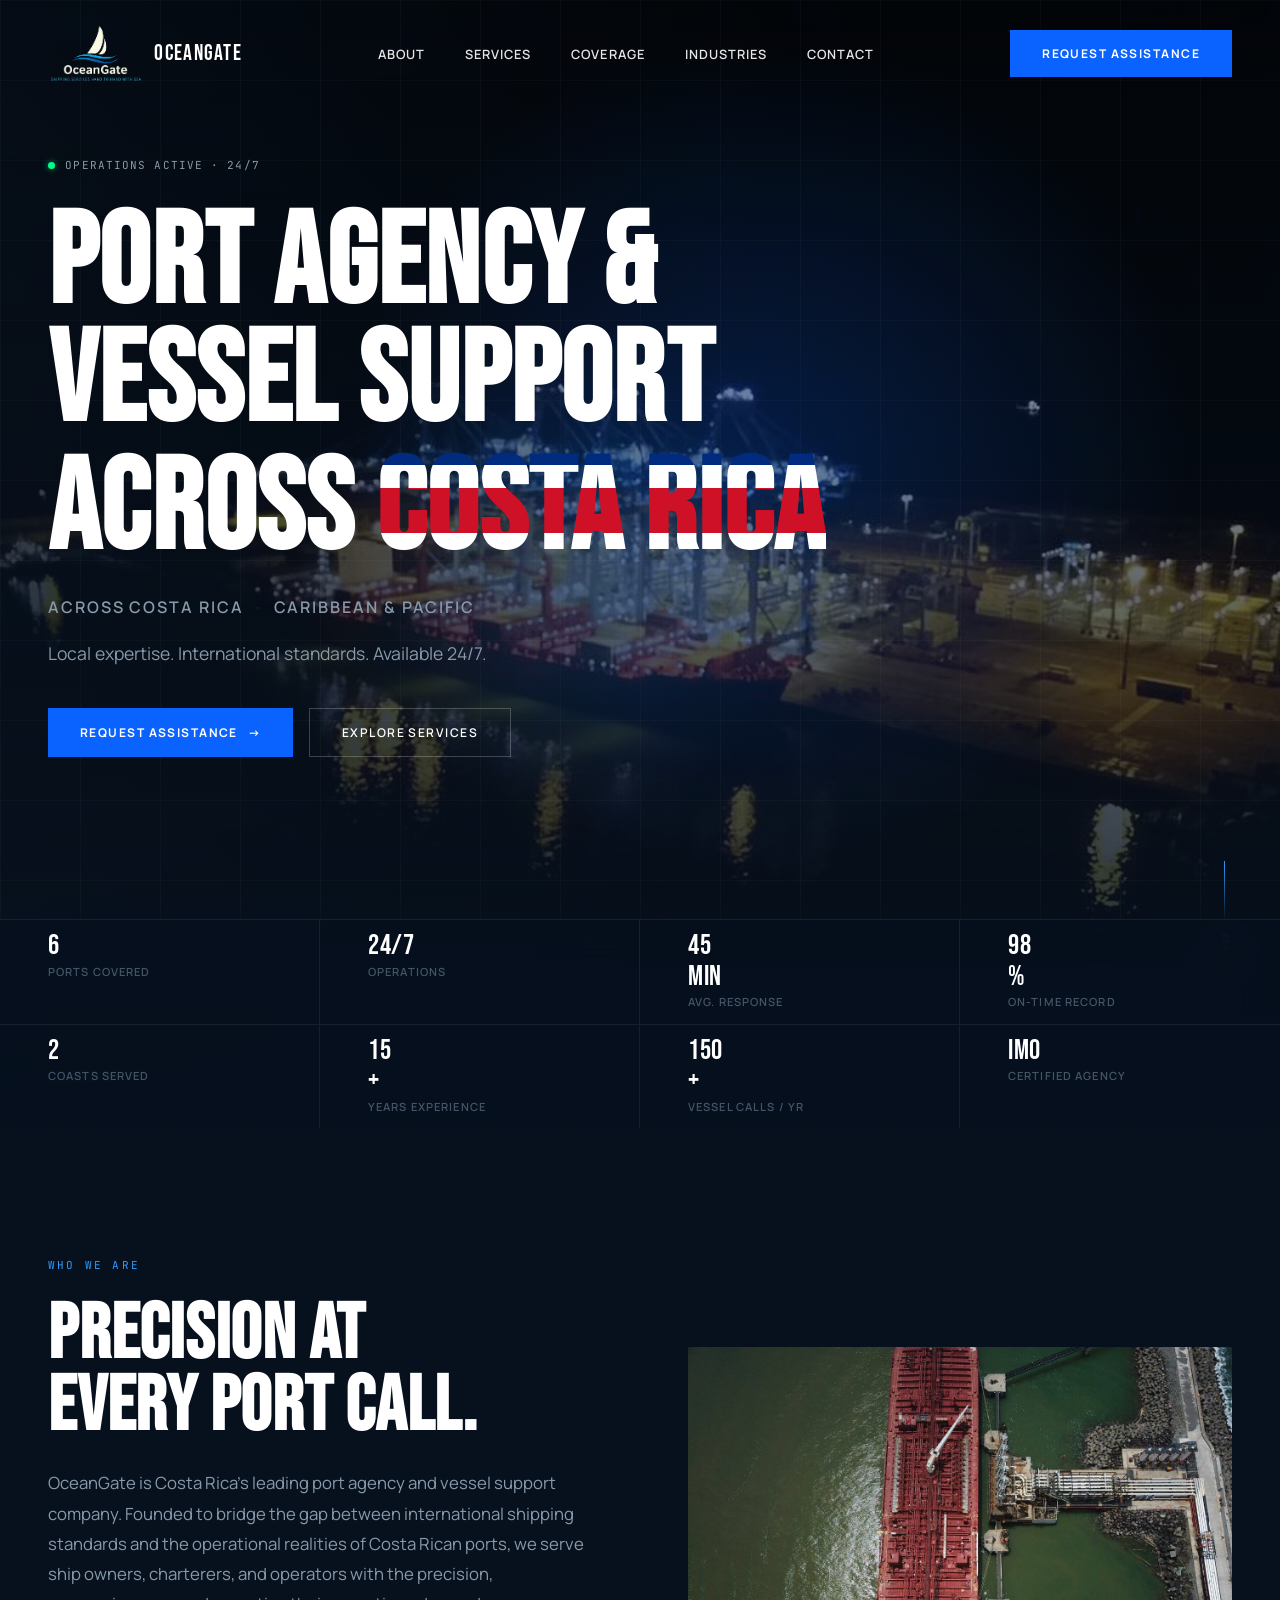
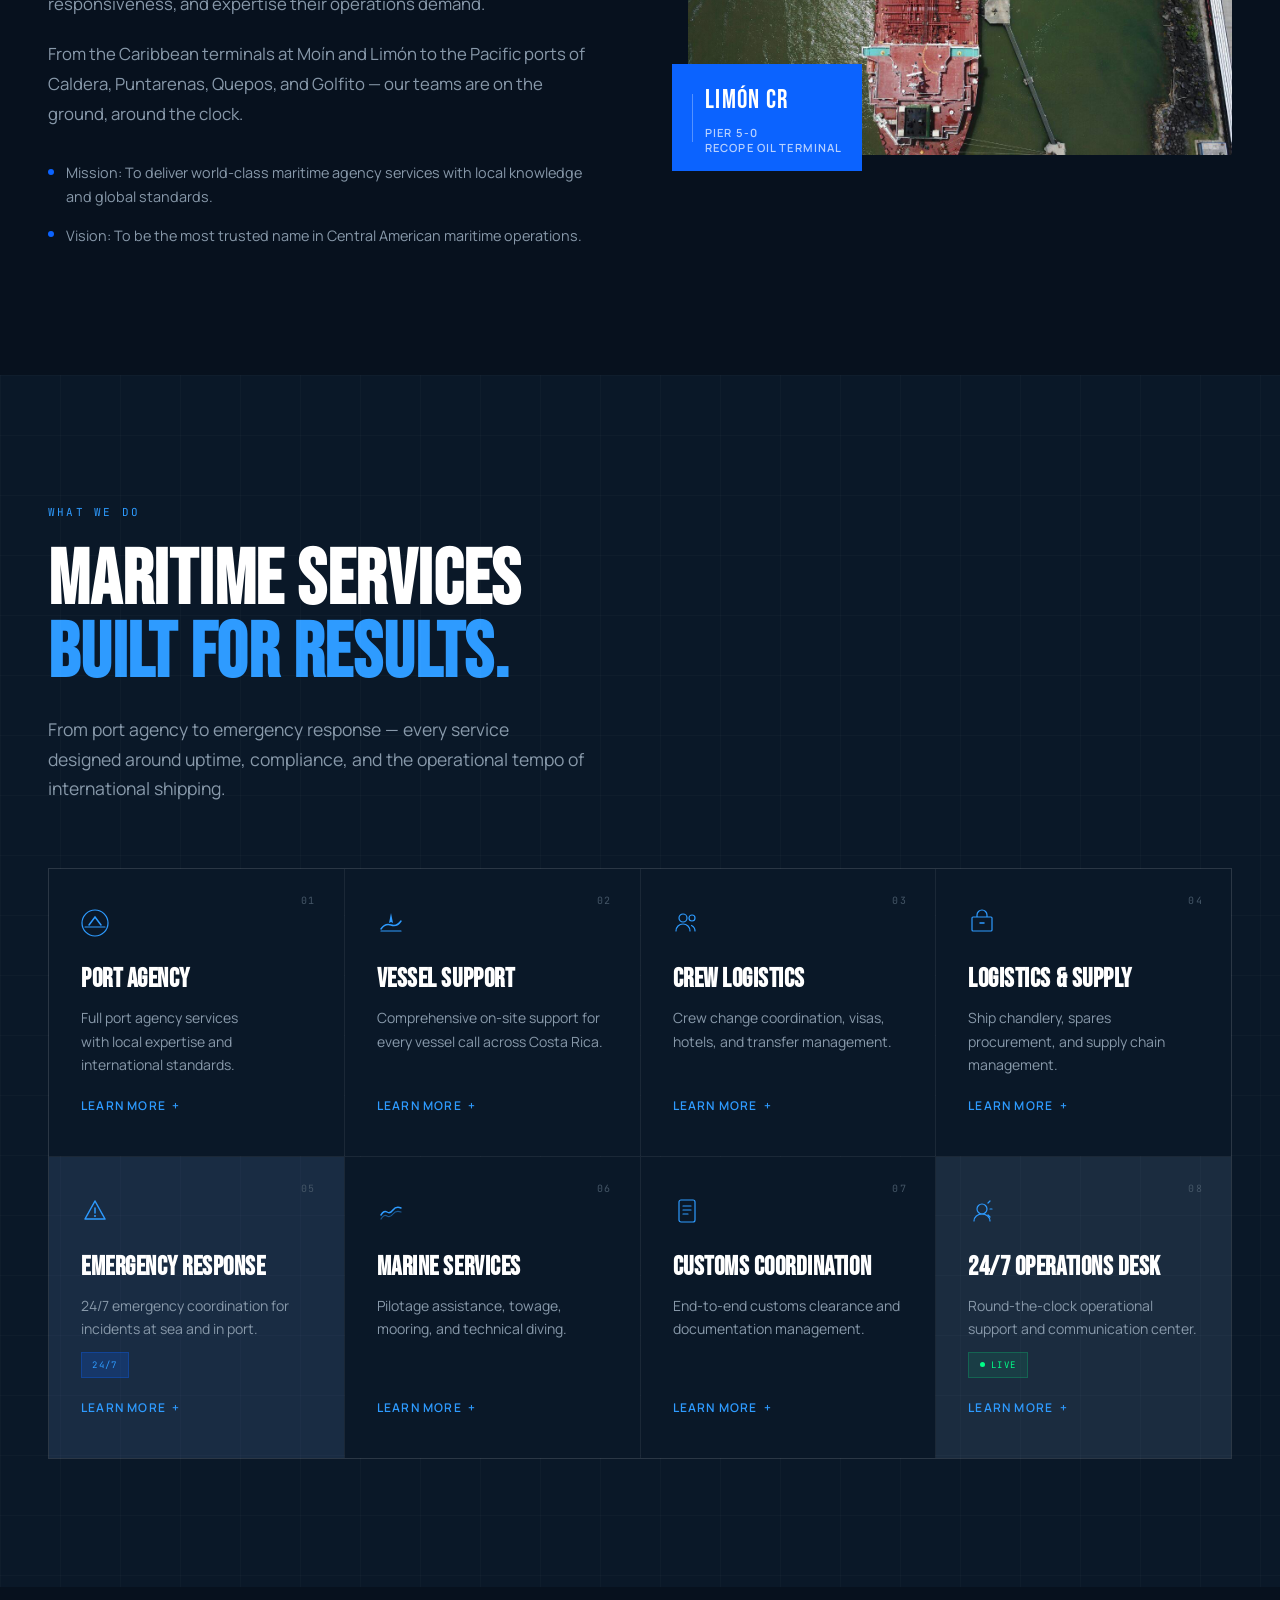
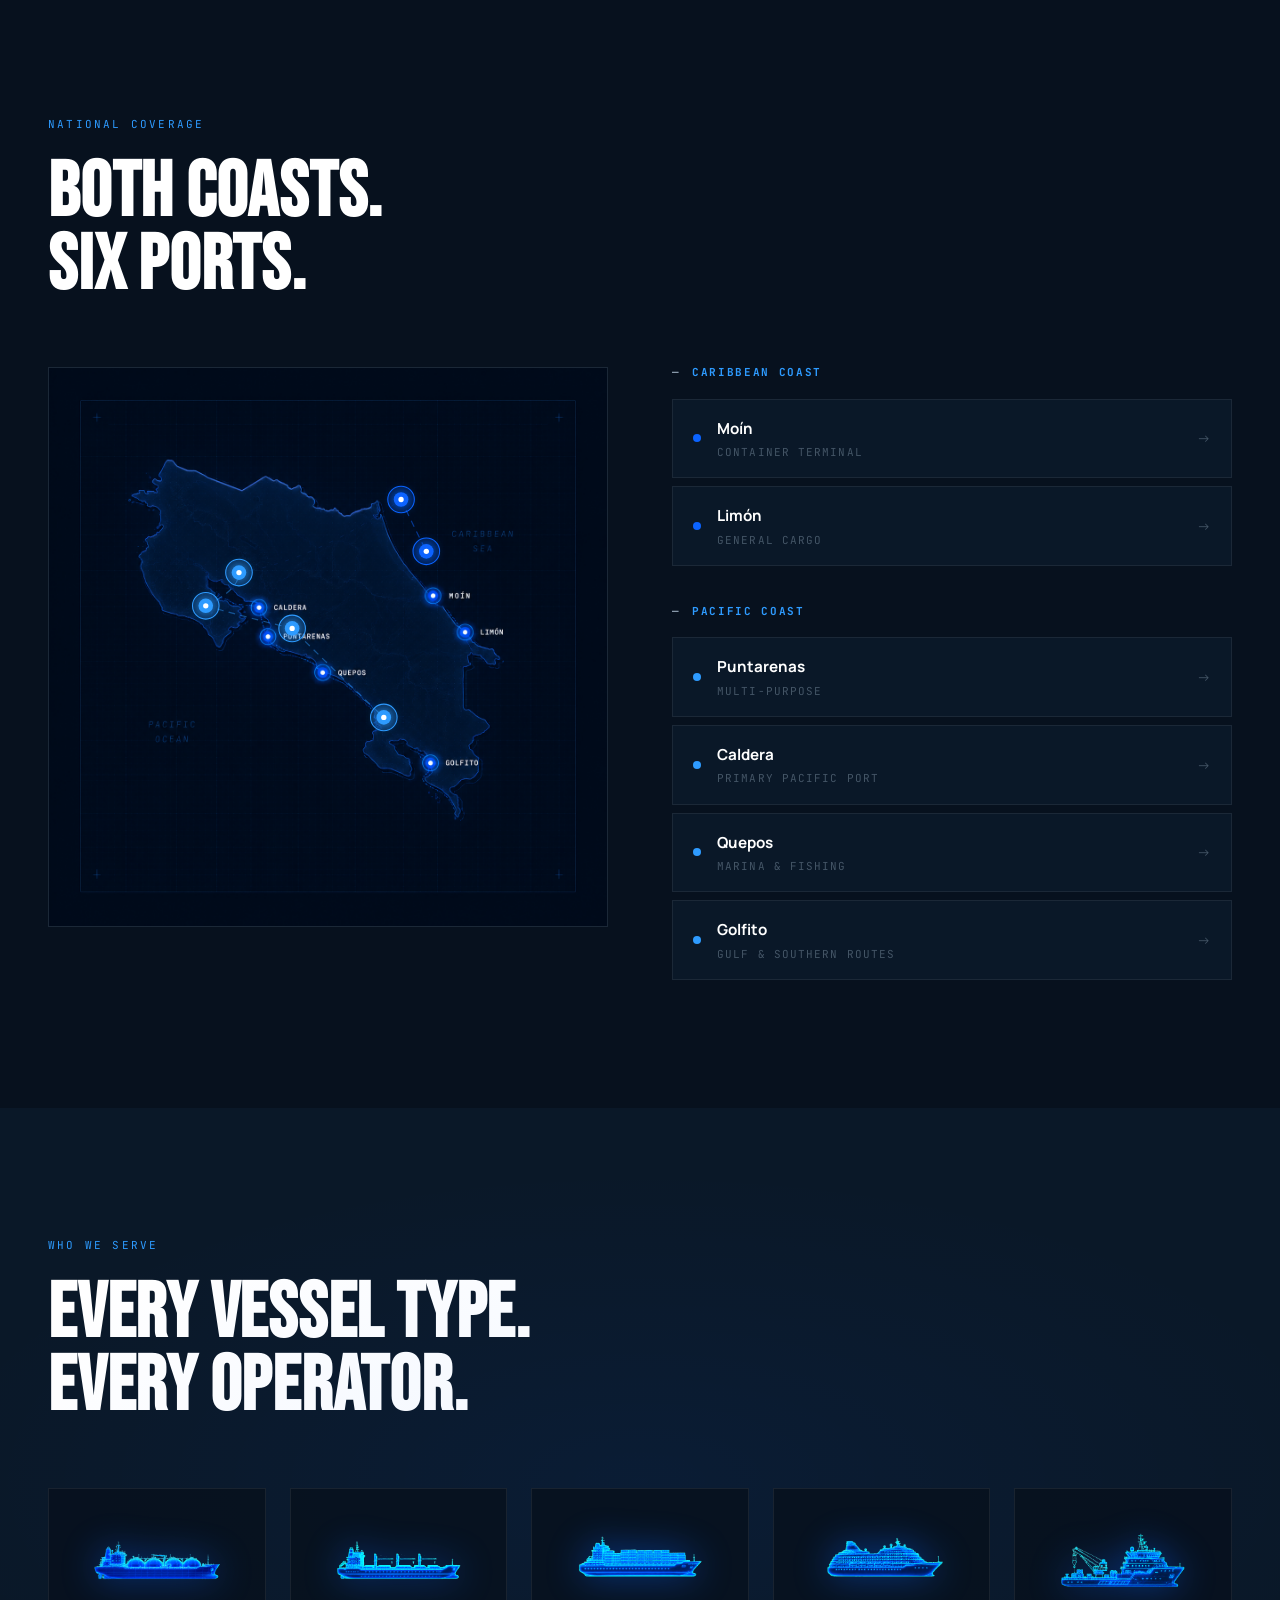
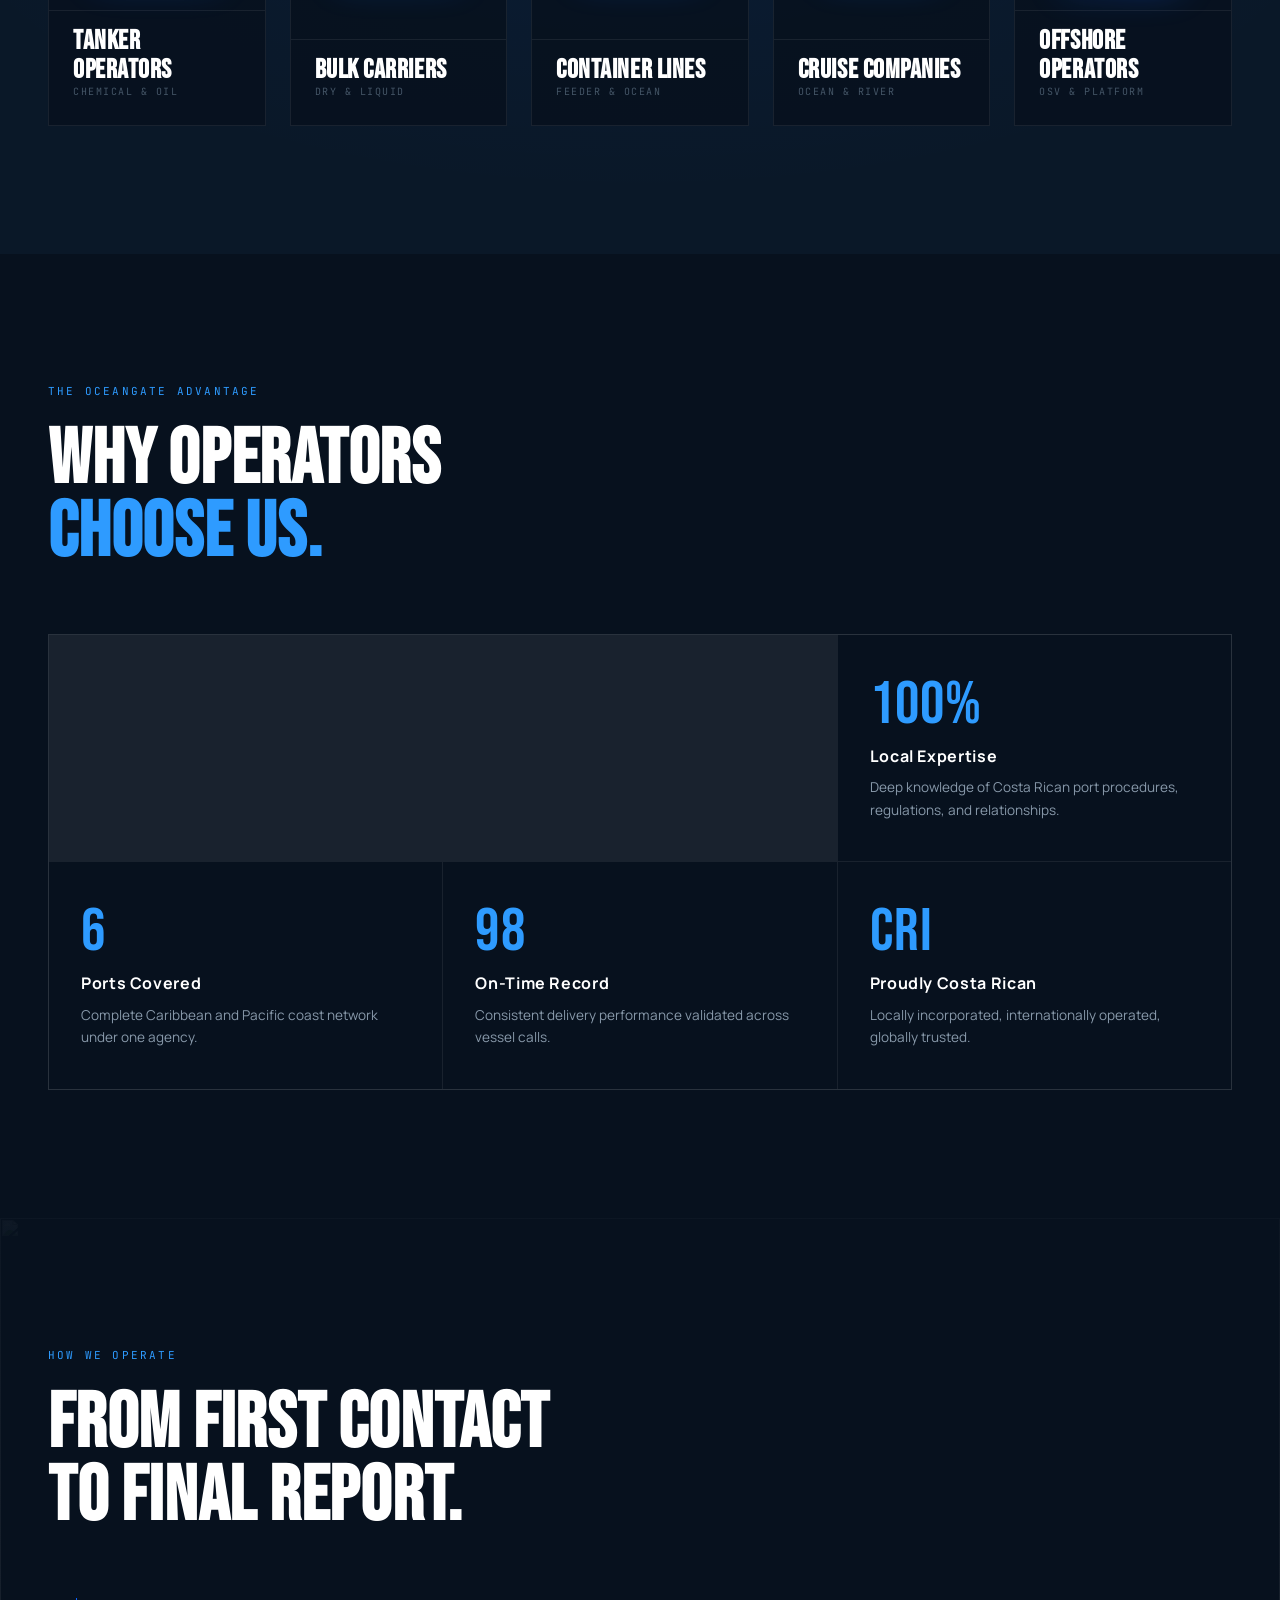
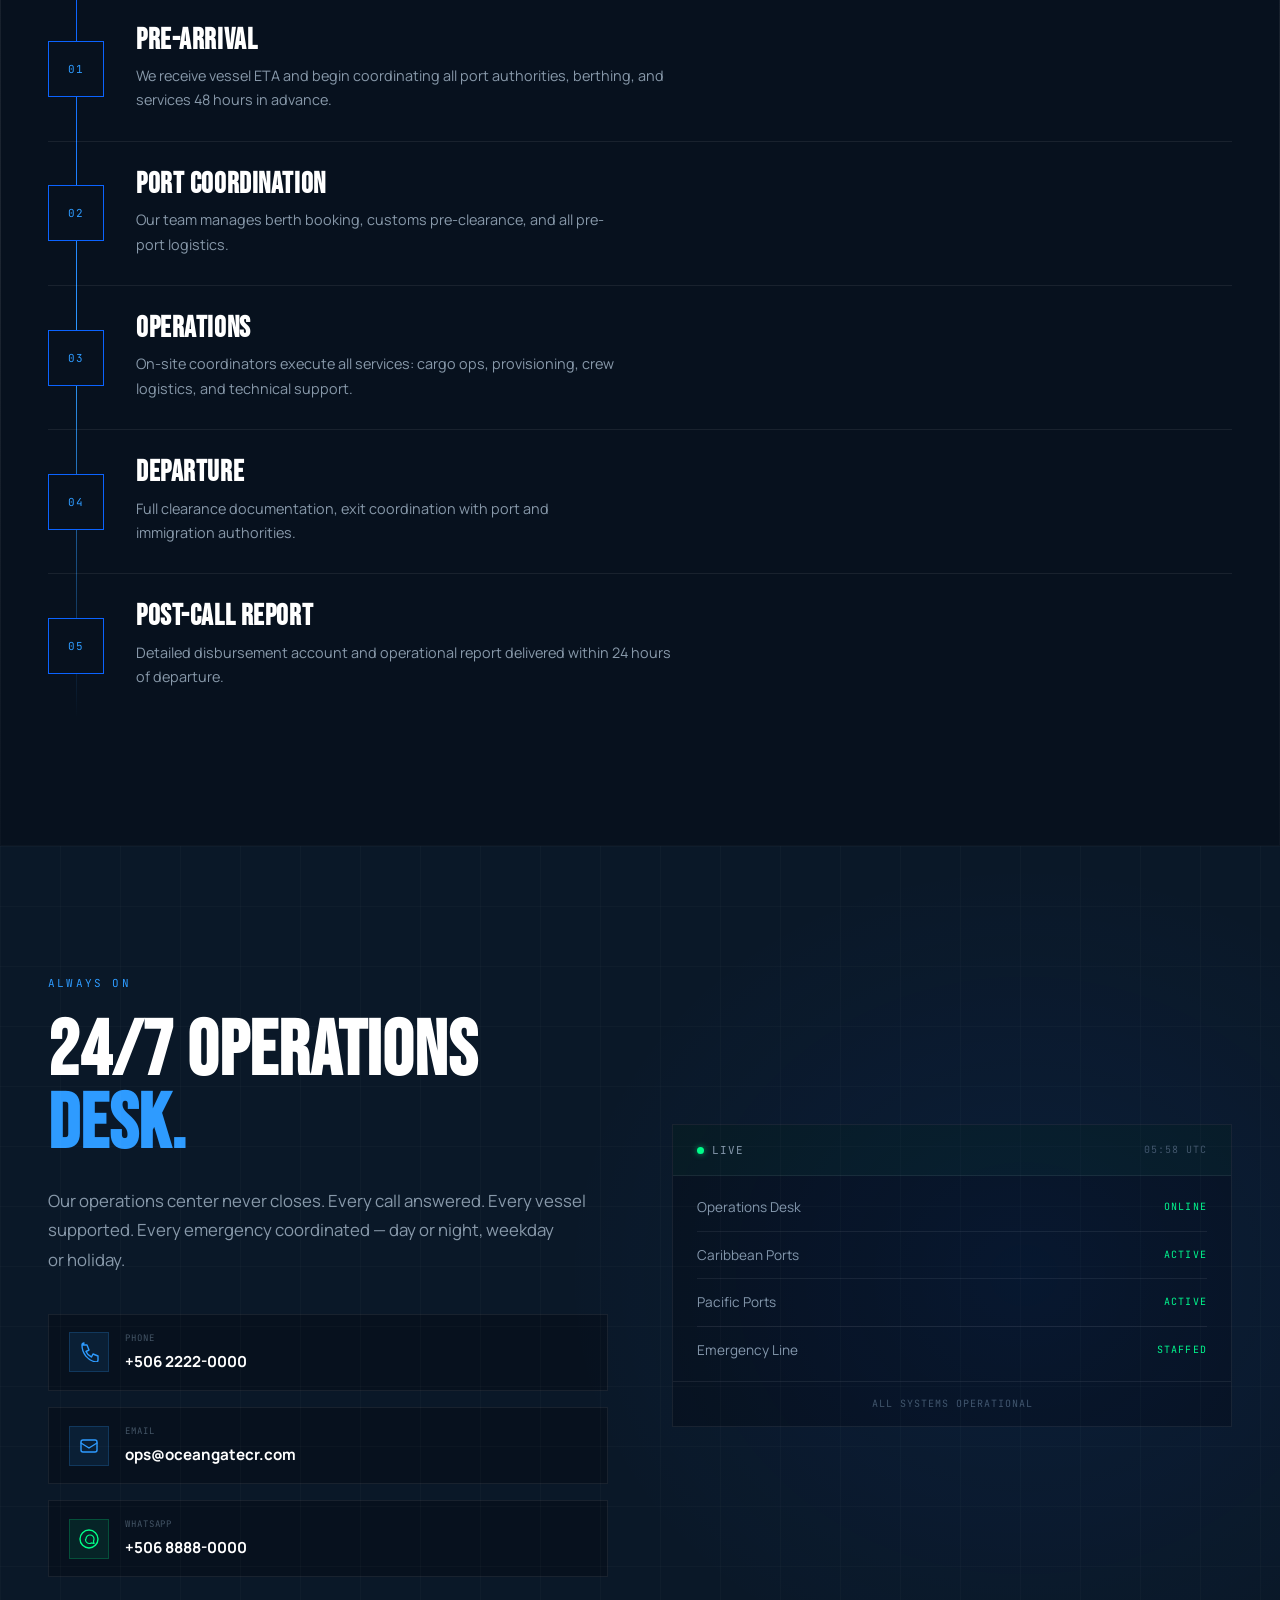
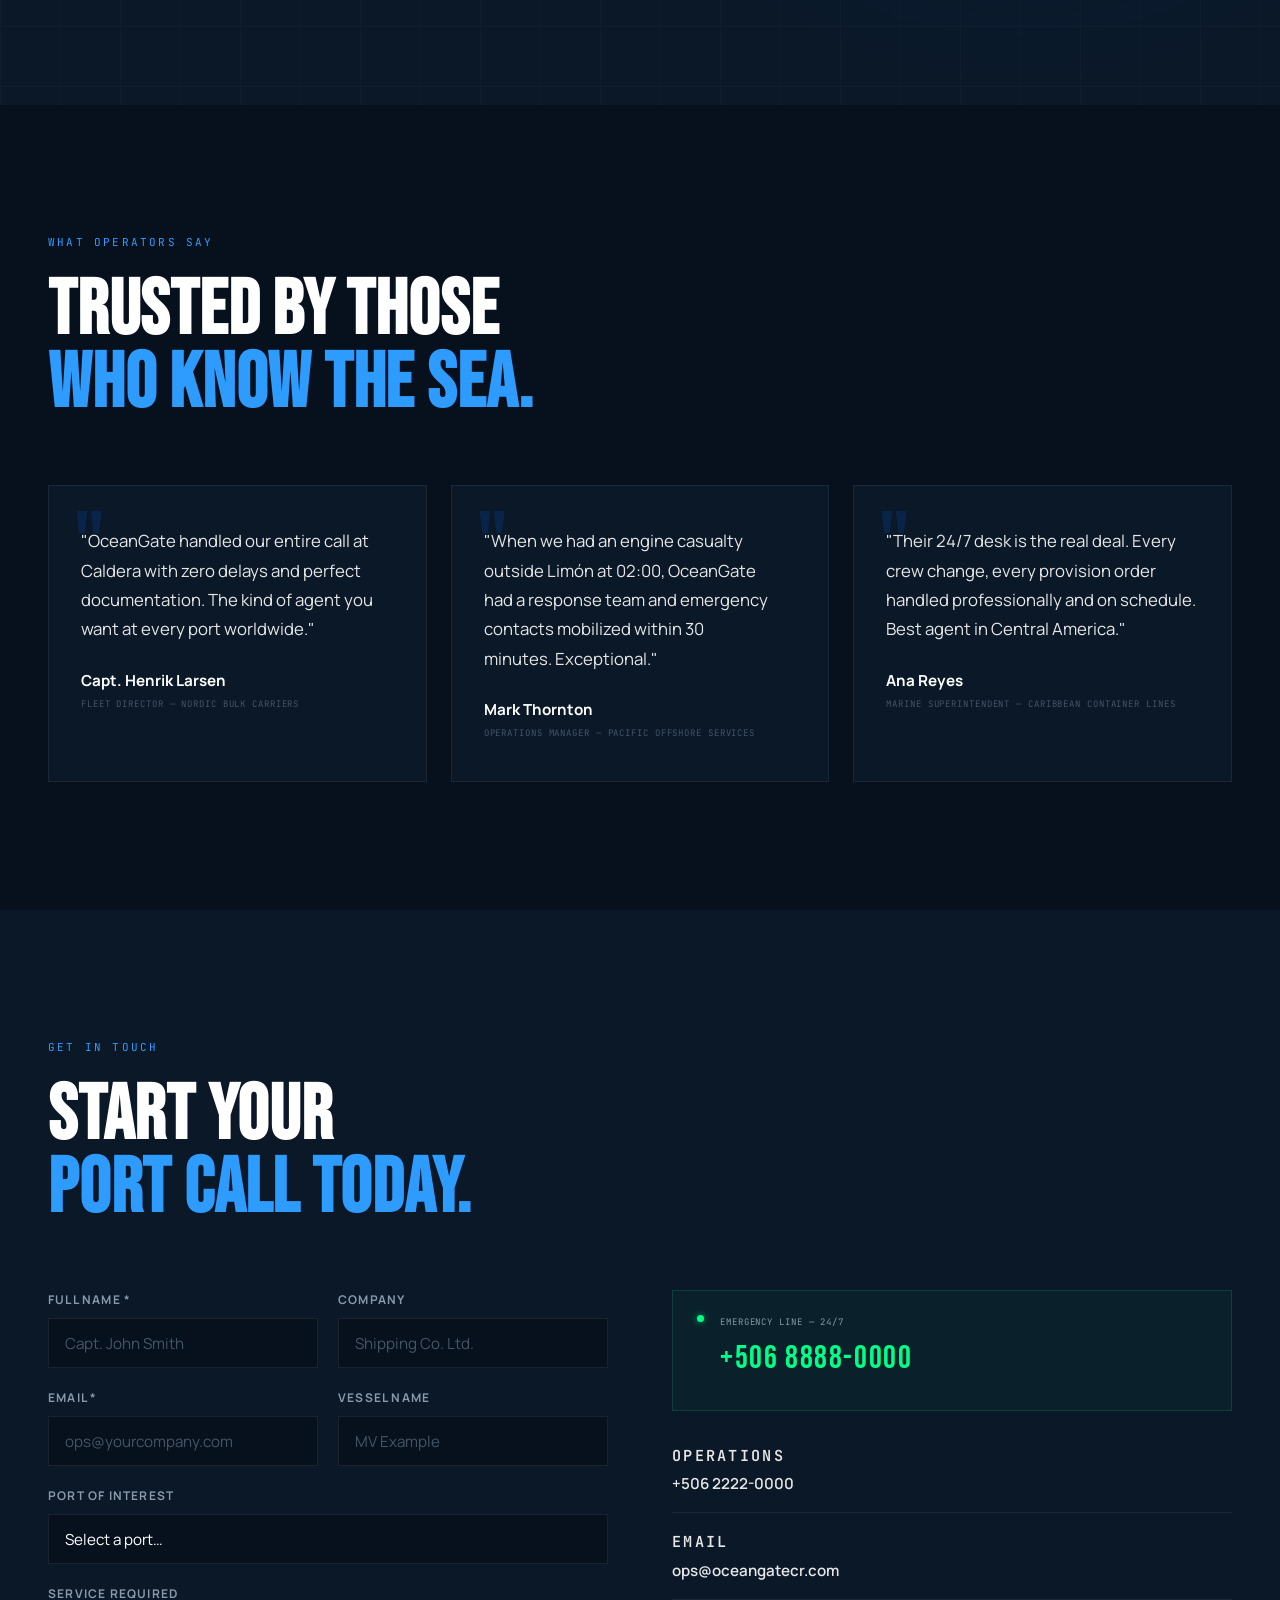
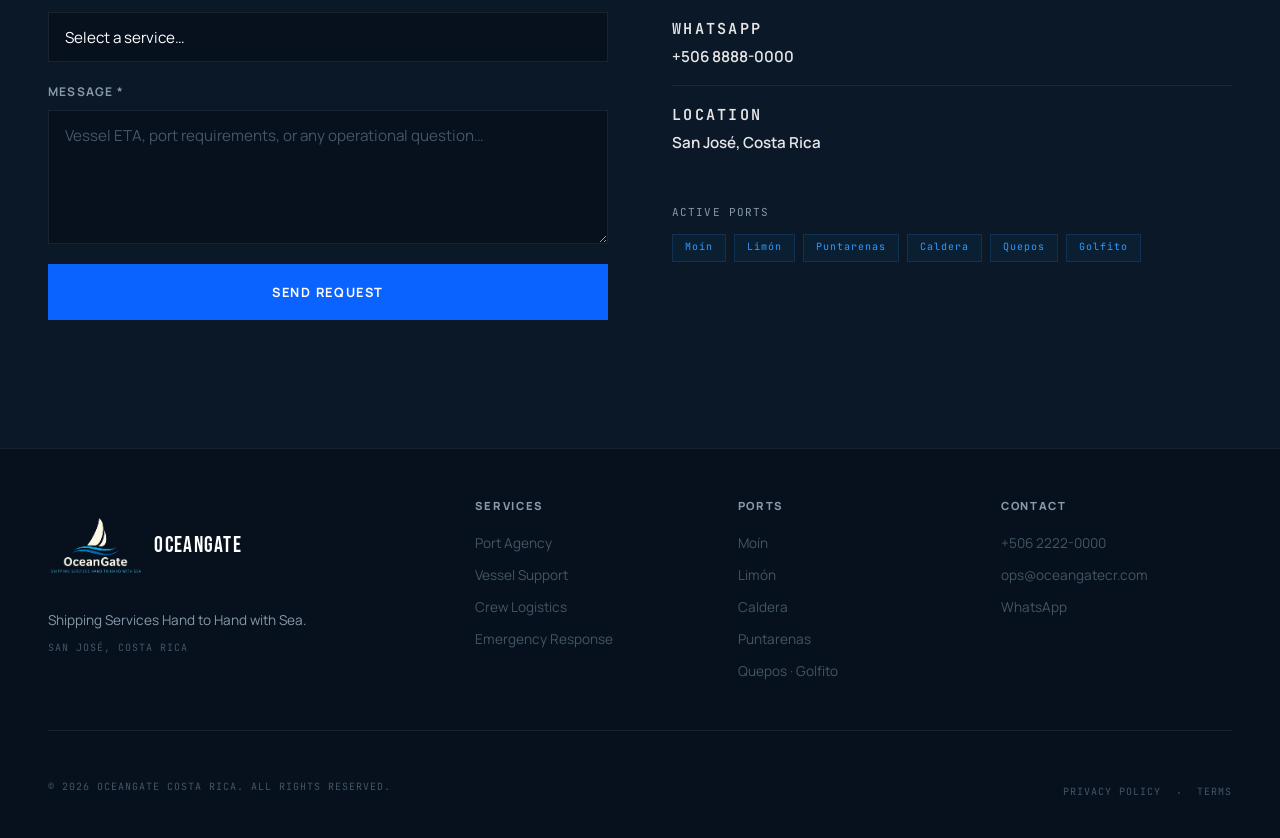
==== index.html @ 050eb7ff "Replace vessel SVG icons with real ship images, remove white backgrounds Industries section now uses" ====
<!DOCTYPE html>
<html lang="en">
<head>
  <meta charset="UTF-8" />
  <meta name="viewport" content="width=device-width, initial-scale=1.0" />
  <title>OceanGate — Port Agency &amp; Vessel Support · Costa Rica</title>
  <meta name="description" content="Costa Rica's premier port agency and vessel support company. 24/7 operations across Caribbean and Pacific coasts. Moín, Limón, Caldera, Puntarenas, Quepos, Golfito." />
  <meta name="keywords" content="port agency costa rica, vessel support, ship agent, maritime services, moin, caldera, puntarenas, agencia portuaria" />
  <meta property="og:title" content="OceanGate — Port Agency &amp; Vessel Support" />
  <meta property="og:description" content="Trusted maritime agency across Costa Rica. 24/7 operations. International standards." />
  <meta property="og:type" content="website" />

  <!-- Favicon -->
  <link rel="icon" type="image/svg+xml" href="assets/img/favicon.svg" />

  <!-- Preload hero -->
  <link rel="preload" as="image" href="assets/img/hero.jpg" fetchpriority="high" />

  <!-- Google Fonts -->
  <link rel="preconnect" href="https://fonts.googleapis.com" />
  <link rel="preconnect" href="https://fonts.gstatic.com" crossorigin />
  <link rel="stylesheet" href="https://fonts.googleapis.com/css2?family=Bebas+Neue&family=Manrope:wght@300;400;500;600;700;800&family=JetBrains+Mono:wght@400;500&display=swap" />

  <!-- Styles -->
  <link rel="stylesheet" href="styles.css?v=20260625" />
</head>
<body>

  <!-- Skip link -->
  <a href="#main" class="skip-link">Skip to content</a>

  <!-- ═══════════════════════════════════════════
       NAV
  ══════════════════════════════════════════════ -->
  <nav class="nav" id="nav" role="navigation" aria-label="Main navigation">
    <a href="#hero" class="nav-logo" aria-label="OceanGate home">
      <img src="assets/img/oceangatelogo1.png" alt="OceanGate" width="32" height="32" style="width:96px;height:96px;object-fit:contain;" />
      <span class="nav-logo-text">OceanGate</span>
    </a>
    <ul class="nav-links" role="list">
      <li><a href="#about">About</a></li>
      <li><a href="#services">Services</a></li>
      <li><a href="#coverage">Coverage</a></li>
      <li><a href="#industries">Industries</a></li>
      <li><a href="#contact">Contact</a></li>
    </ul>
    <a href="#contact" class="nav-cta btn-primary">Request Assistance</a>
    <button class="nav-hamburger" aria-label="Open menu" aria-expanded="false" aria-controls="mobile-menu">
      <span></span><span></span><span></span>
    </button>
  </nav>

  <!-- Mobile menu -->
  <div class="mobile-menu" id="mobile-menu" aria-hidden="true" role="dialog" aria-label="Mobile navigation">
    <ul role="list">
      <li><a href="#about">About</a></li>
      <li><a href="#services">Services</a></li>
      <li><a href="#coverage">Coverage</a></li>
      <li><a href="#industries">Industries</a></li>
      <li><a href="#why">Why OceanGate</a></li>
      <li><a href="#contact">Contact</a></li>
    </ul>
    <a href="#contact" class="btn-primary">Request Assistance →</a>
    <div class="mobile-menu-contact">
      <span>Emergency Line</span>
      <a href="tel:+50688880000">+506 8888-0000</a>
    </div>
  </div>

  <!-- ═══════════════════════════════════════════
       MAIN
  ══════════════════════════════════════════════ -->
  <main id="main">

    <!-- HERO -->
    <section class="hero" id="hero" aria-label="Hero">
      <div class="hero-bg">
        <img src="assets/img/hero.jpg" alt="Container port at night with cranes and vessels" fetchpriority="high" loading="eager" />
        <div class="hero-bg-tint"></div>
      </div>
      <div class="hero-gradient" data-mouse-gradient aria-hidden="true"></div>
      <div class="hero-grid" aria-hidden="true"></div>
      <div class="hero-scan" aria-hidden="true"></div>

      <div class="hero-inner container">
        <div class="hero-meta">
          <span class="live-dot" aria-hidden="true"></span>
          <span class="mono">Operations Active · 24/7</span>
        </div>

        <h1 class="hero-title">
          <span class="hero-line" data-reveal="line">Port Agency &amp; Vessel Support</span>
          <span class="hero-line" data-reveal="line">Across <span class="cr-flag-text">Costa Rica</span></span>
        </h1>

        <p class="hero-sub" data-reveal="fade">
          <span>Across Costa Rica</span>
          <span class="hero-sub-sep" aria-hidden="true">·</span>
          <span>Caribbean &amp; Pacific</span>
        </p>

        <p class="hero-desc" data-reveal="fade">
          Local expertise. International standards. Available 24/7.
        </p>

        <div class="hero-actions" data-reveal="fade">
          <a href="#contact" class="btn-primary">Request Assistance <span aria-hidden="true">→</span></a>
          <a href="#services" class="btn-ghost">Explore Services</a>
        </div>
      </div>

      <div class="hero-scroll-indicator" aria-hidden="true">
        <div class="hero-scroll-line"></div>
        <span class="mono">Scroll</span>
      </div>

      <!-- Stats bar -->
      <div class="hero-stats" aria-label="Key statistics">
        <div class="hero-stat" data-reveal="fade">
          <span class="hero-stat-value mono" data-count="6">6</span>
          <span class="hero-stat-label">Ports Covered</span>
        </div>
        <div class="hero-stat" data-reveal="fade">
          <span class="hero-stat-value mono">24/7</span>
          <span class="hero-stat-label">Operations</span>
        </div>
        <div class="hero-stat" data-reveal="fade">
          <span class="hero-stat-value mono" data-count="45">45</span><span class="hero-stat-value mono">min</span>
          <span class="hero-stat-label">Avg. Response</span>
        </div>
        <div class="hero-stat" data-reveal="fade">
          <span class="hero-stat-value mono" data-count="98">98</span><span class="hero-stat-value mono">%</span>
          <span class="hero-stat-label">On-Time Record</span>
        </div>
        <div class="hero-stat" data-reveal="fade">
          <span class="hero-stat-value mono">2</span>
          <span class="hero-stat-label">Coasts Served</span>
        </div>
        <div class="hero-stat" data-reveal="fade">
          <span class="hero-stat-value mono" data-count="15">15</span><span class="hero-stat-value mono">+</span>
          <span class="hero-stat-label">Years Experience</span>
        </div>
        <div class="hero-stat" data-reveal="fade">
          <span class="hero-stat-value mono" data-count="150">150</span><span class="hero-stat-value mono">+</span>
          <span class="hero-stat-label">Vessel Calls / Yr</span>
        </div>
        <div class="hero-stat" data-reveal="fade">
          <span class="hero-stat-value mono">IMO</span>
          <span class="hero-stat-label">Certified Agency</span>
        </div>
      </div>
    </section>

    <!-- ABOUT -->
    <section class="about section-padding" id="about" aria-label="About OceanGate">
      <div class="container">
        <div class="about-grid">
          <div class="about-text">
            <p class="section-label" data-reveal="fade">Who We Are</p>
            <h2 class="section-title" data-reveal="fade">
              Precision at every port call.
            </h2>
            <p class="about-body" data-reveal="fade">
              OceanGate is Costa Rica's leading port agency and vessel support company. Founded to bridge the gap between international shipping standards and the operational realities of Costa Rican ports, we serve ship owners, charterers, and operators with the precision, responsiveness, and expertise their operations demand.
            </p>
            <p class="about-body" data-reveal="fade">
              From the Caribbean terminals at Moín and Limón to the Pacific ports of Caldera, Puntarenas, Quepos, and Golfito — our teams are on the ground, around the clock.
            </p>
            <div class="about-values" data-reveal="fade">
              <div class="about-value">
                <span class="about-value-dot" aria-hidden="true"></span>
                <span>Mission: To deliver world-class maritime agency services with local knowledge and global standards.</span>
              </div>
              <div class="about-value">
                <span class="about-value-dot" aria-hidden="true"></span>
                <span>Vision: To be the most trusted name in Central American maritime operations.</span>
              </div>
            </div>
          </div>
          <div class="about-visual" data-reveal="image">
            <div class="about-img-wrap">
              <img src="assets/img/vessel-demo.jpg" alt="Cargo ship at sea with ocean horizon" loading="lazy" decoding="async" />
              <div class="about-img-overlay" aria-hidden="true"></div>
            </div>
            <div class="about-badge" aria-hidden="true">
              <span class="about-badge-line" aria-hidden="true"></span>
              <div class="about-badge-inner">
                <span class="mono about-badge-num">Limón CR</span>
                <span>Pier 5-0<br />Recope Oil Terminal</span>
              </div>
            </div>
          </div>
        </div>
      </div>
    </section>

    <!-- SERVICES -->
    <section class="services section-padding" id="services" aria-label="Services">
      <div class="services-bg" aria-hidden="true"></div>
      <div class="container">
        <div class="section-header" data-reveal="fade">
          <p class="section-label">What We Do</p>
          <h2 class="section-title">Maritime services<br /><em>built for results.</em></h2>
          <p class="section-desc">From port agency to emergency response — every service designed around uptime, compliance, and the operational tempo of international shipping.</p>
        </div>
        <div class="services-grid" data-services aria-label="Service list">
          <!-- JS will enhance, but HTML hardcodes content -->
          <article class="service-card" data-service-id="port-agency">
            <div class="service-icon" aria-hidden="true">
              <svg width="28" height="28" viewBox="0 0 28 28" fill="none"><circle cx="14" cy="14" r="13" stroke="currentColor" stroke-width="1.2"/><path d="M8 16l6-8 6 8" stroke="currentColor" stroke-width="1.5" fill="none" stroke-linecap="round"/><path d="M4 18h20" stroke="currentColor" stroke-width="1.2" stroke-linecap="round"/></svg>
            </div>
            <span class="service-num mono" aria-hidden="true">01</span>
            <h3>Port Agency</h3>
            <p>Full port agency services with local expertise and international standards.</p>
            <button class="service-expand" aria-label="Expand Port Agency details" data-expand="port-agency">Learn more <span aria-hidden="true">+</span></button>
          </article>

          <article class="service-card" data-service-id="vessel-support">
            <div class="service-icon" aria-hidden="true">
              <svg width="28" height="28" viewBox="0 0 28 28" fill="none"><path d="M4 20 Q8 14 14 16 Q20 18 24 12" stroke="currentColor" stroke-width="1.5" fill="none" stroke-linecap="round"/><path d="M14 4 L12 14 L14 13 L16 14 Z" fill="currentColor"/><path d="M4 22h20" stroke="currentColor" stroke-width="1.2" stroke-linecap="round"/></svg>
            </div>
            <span class="service-num mono" aria-hidden="true">02</span>
            <h3>Vessel Support</h3>
            <p>Comprehensive on-site support for every vessel call across Costa Rica.</p>
            <button class="service-expand" aria-label="Expand Vessel Support details" data-expand="vessel-support">Learn more <span aria-hidden="true">+</span></button>
          </article>

          <article class="service-card" data-service-id="crew-logistics">
            <div class="service-icon" aria-hidden="true">
              <svg width="28" height="28" viewBox="0 0 28 28" fill="none"><circle cx="10" cy="9" r="4" stroke="currentColor" stroke-width="1.2"/><circle cx="19" cy="9" r="3" stroke="currentColor" stroke-width="1.2"/><path d="M3 22c0-4 3-7 7-7s7 3 7 7" stroke="currentColor" stroke-width="1.2" fill="none" stroke-linecap="round"/><path d="M22 22c0-2.5-1.5-4.5-3.5-5.5" stroke="currentColor" stroke-width="1.2" fill="none" stroke-linecap="round"/></svg>
            </div>
            <span class="service-num mono" aria-hidden="true">03</span>
            <h3>Crew Logistics</h3>
            <p>Crew change coordination, visas, hotels, and transfer management.</p>
            <button class="service-expand" aria-label="Expand Crew Logistics details" data-expand="crew-logistics">Learn more <span aria-hidden="true">+</span></button>
          </article>

          <article class="service-card" data-service-id="logistics-supply">
            <div class="service-icon" aria-hidden="true">
              <svg width="28" height="28" viewBox="0 0 28 28" fill="none"><rect x="4" y="8" width="20" height="14" rx="1" stroke="currentColor" stroke-width="1.2"/><path d="M9 8V6a5 5 0 0110 0v2" stroke="currentColor" stroke-width="1.2" fill="none"/><path d="M12 14h4" stroke="currentColor" stroke-width="1.5" stroke-linecap="round"/></svg>
            </div>
            <span class="service-num mono" aria-hidden="true">04</span>
            <h3>Logistics &amp; Supply</h3>
            <p>Ship chandlery, spares procurement, and supply chain management.</p>
            <button class="service-expand" aria-label="Expand Logistics details" data-expand="logistics-supply">Learn more <span aria-hidden="true">+</span></button>
          </article>

          <article class="service-card service-card--accent" data-service-id="emergency-response">
            <div class="service-icon" aria-hidden="true">
              <svg width="28" height="28" viewBox="0 0 28 28" fill="none"><path d="M14 4l10 18H4L14 4z" stroke="currentColor" stroke-width="1.5" fill="none" stroke-linejoin="round"/><path d="M14 11v5" stroke="currentColor" stroke-width="1.5" stroke-linecap="round"/><circle cx="14" cy="19" r="1" fill="currentColor"/></svg>
            </div>
            <span class="service-num mono" aria-hidden="true">05</span>
            <h3>Emergency Response</h3>
            <p>24/7 emergency coordination for incidents at sea and in port.</p>
            <span class="service-badge mono">24/7</span>
            <button class="service-expand" aria-label="Expand Emergency Response details" data-expand="emergency-response">Learn more <span aria-hidden="true">+</span></button>
          </article>

          <article class="service-card" data-service-id="marine-services">
            <div class="service-icon" aria-hidden="true">
              <svg width="28" height="28" viewBox="0 0 28 28" fill="none"><path d="M4 18 Q7 13 10 15 Q13 17 16 13 Q19 9 24 11" stroke="currentColor" stroke-width="1.5" fill="none" stroke-linecap="round"/><path d="M4 22 Q7 17 10 19 Q13 21 16 17 Q19 13 24 15" stroke="currentColor" stroke-width="1.2" fill="none" stroke-linecap="round" opacity="0.5"/></svg>
            </div>
            <span class="service-num mono" aria-hidden="true">06</span>
            <h3>Marine Services</h3>
            <p>Pilotage assistance, towage, mooring, and technical diving.</p>
            <button class="service-expand" aria-label="Expand Marine Services details" data-expand="marine-services">Learn more <span aria-hidden="true">+</span></button>
          </article>

          <article class="service-card" data-service-id="customs">
            <div class="service-icon" aria-hidden="true">
              <svg width="28" height="28" viewBox="0 0 28 28" fill="none"><rect x="6" y="3" width="16" height="22" rx="2" stroke="currentColor" stroke-width="1.2"/><path d="M10 9h8M10 13h8M10 17h5" stroke="currentColor" stroke-width="1.2" stroke-linecap="round"/></svg>
            </div>
            <span class="service-num mono" aria-hidden="true">07</span>
            <h3>Customs Coordination</h3>
            <p>End-to-end customs clearance and documentation management.</p>
            <button class="service-expand" aria-label="Expand Customs details" data-expand="customs">Learn more <span aria-hidden="true">+</span></button>
          </article>

          <article class="service-card service-card--glow" data-service-id="operations-desk">
            <div class="service-icon" aria-hidden="true">
              <svg width="28" height="28" viewBox="0 0 28 28" fill="none"><circle cx="14" cy="12" r="5" stroke="currentColor" stroke-width="1.2"/><path d="M6 24c0-4 3.6-7 8-7s8 3 8 7" stroke="currentColor" stroke-width="1.2" fill="none" stroke-linecap="round"/><path d="M20 6l2-2M22 12h2M20 18l2 2" stroke="currentColor" stroke-width="1.2" stroke-linecap="round"/></svg>
            </div>
            <span class="service-num mono" aria-hidden="true">08</span>
            <h3>24/7 Operations Desk</h3>
            <p>Round-the-clock operational support and communication center.</p>
            <span class="service-badge mono live-badge">
              <span class="live-dot-small" aria-hidden="true"></span>LIVE
            </span>
            <button class="service-expand" aria-label="Expand Operations Desk details" data-expand="operations-desk">Learn more <span aria-hidden="true">+</span></button>
          </article>
        </div>
      </div>

      <!-- Service modal -->
      <div class="service-modal" id="service-modal" role="dialog" aria-modal="true" aria-labelledby="modal-title" aria-hidden="true">
        <div class="service-modal-backdrop"></div>
        <div class="service-modal-inner">
          <button class="service-modal-close" aria-label="Close service detail">✕</button>
          <span class="service-modal-num mono" id="modal-num"></span>
          <h3 id="modal-title"></h3>
          <p id="modal-desc"></p>
          <a href="#contact" class="btn-primary">Request This Service →</a>
        </div>
      </div>
    </section>

    <!-- COVERAGE -->
    <section class="coverage section-padding" id="coverage" aria-label="Port Coverage">
      <div class="container">
        <div class="section-header" data-reveal="fade">
          <p class="section-label">National Coverage</p>
          <h2 class="section-title">Both coasts.<br />Six ports.</h2>
        </div>
        <div class="coverage-layout">
          <div class="coverage-map" aria-label="Map of Costa Rica showing covered ports">
            <div class="coverage-map-inner">

              <!-- Port hover tooltip -->
              <div class="port-tooltip" id="port-tooltip" aria-hidden="true">
                <img class="port-tooltip-img" id="tooltip-img" src="" alt="" />
                <div class="port-tooltip-body">
                  <span class="port-tooltip-coast" id="tooltip-coast"></span>
                  <strong class="port-tooltip-name" id="tooltip-name"></strong>
                  <p class="port-tooltip-desc" id="tooltip-desc"></p>
                </div>
              </div>

              <!-- Map photo -->
              <img class="cr-map-img" src="assets/img/services-map.png" alt="Costa Rica port coverage map" loading="lazy" />

              <!-- Interactive port overlay (transparent SVG on top of image) -->
              <svg class="cr-map cr-map-overlay" viewBox="0 0 420 420" fill="none" xmlns="http://www.w3.org/2000/svg" aria-hidden="true">
                <defs>
                  <filter id="portGlow" x="-80%" y="-80%" width="260%" height="260%">
                    <feGaussianBlur stdDeviation="4" result="blur"/>
                    <feMerge><feMergeNode in="blur"/><feMergeNode in="SourceGraphic"/></feMerge>
                  </filter>
                </defs>

                <!-- Route lines (Caribbean) -->
                <path class="route-animated" d="M265 99 Q274 118 284 138" stroke="#0B63FF" stroke-width="0.9" stroke-dasharray="5 4" fill="none" opacity="0.5"/>
                <!-- Route lines (Pacific coast) -->
                <path class="route-animated" d="M118 179 Q143 167 143 154" stroke="#2E9BFF" stroke-width="0.9" stroke-dasharray="5 4" fill="none" opacity="0.45"/>
                <path class="route-animated" d="M118 179 Q150 188 183 196 Q217 230 252 263" stroke="#2E9BFF" stroke-width="0.9" stroke-dasharray="5 4" fill="none" opacity="0.45"/>
                <!-- Cross-coast hint -->
                <path class="route-animated" d="M143 154 Q200 145 265 99" stroke="#1B4FBB" stroke-width="0.6" stroke-dasharray="3 6" fill="none" opacity="0.2"/>

                <!-- Moín (Caribbean) cx≈265 cy≈99 -->
                <g class="port-group" data-port="moin" style="cursor:pointer">
                  <circle class="port-ring" cx="265" cy="99" r="15" fill="none" stroke="#0B63FF" stroke-width="1.5"/>
                  <circle class="port-outer" cx="265" cy="99" r="10" fill="rgba(11,99,255,0.18)" stroke="#0B63FF" stroke-width="0.8" opacity="0"/>
                  <circle class="port-dot" cx="265" cy="99" r="5.5" fill="#0B63FF" filter="url(#portGlow)" opacity="0"/>
                  <circle class="port-center" cx="265" cy="99" r="2" fill="#fff" opacity="0"/>
                  <text class="port-label" x="265" y="82" text-anchor="middle" fill="#fff" font-size="8.5" font-family="monospace" letter-spacing="0.08em" opacity="0">MOÍN</text>
                </g>

                <!-- Limón (Caribbean) cx≈284 cy≈138 -->
                <g class="port-group" data-port="limon" style="cursor:pointer">
                  <circle class="port-ring" cx="284" cy="138" r="15" fill="none" stroke="#0B63FF" stroke-width="1.5"/>
                  <circle class="port-outer" cx="284" cy="138" r="10" fill="rgba(11,99,255,0.18)" stroke="#0B63FF" stroke-width="0.8" opacity="0"/>
                  <circle class="port-dot" cx="284" cy="138" r="5.5" fill="#0B63FF" filter="url(#portGlow)" opacity="0"/>
                  <circle class="port-center" cx="284" cy="138" r="2" fill="#fff" opacity="0"/>
                  <text class="port-label" x="284" y="121" text-anchor="middle" fill="#fff" font-size="8.5" font-family="monospace" letter-spacing="0.08em" opacity="0">LIMÓN</text>
                </g>

                <!-- Caldera (Pacific) cx≈143 cy≈154 -->
                <g class="port-group" data-port="caldera" style="cursor:pointer">
                  <circle class="port-ring" cx="143" cy="154" r="15" fill="none" stroke="#2E9BFF" stroke-width="1.5"/>
                  <circle class="port-outer" cx="143" cy="154" r="10" fill="rgba(46,155,255,0.18)" stroke="#2E9BFF" stroke-width="0.8" opacity="0"/>
                  <circle class="port-dot" cx="143" cy="154" r="5.5" fill="#2E9BFF" filter="url(#portGlow)" opacity="0"/>
                  <circle class="port-center" cx="143" cy="154" r="2" fill="#fff" opacity="0"/>
                  <text class="port-label" x="143" y="137" text-anchor="middle" fill="#fff" font-size="8.5" font-family="monospace" letter-spacing="0.08em" opacity="0">CALDERA</text>
                </g>

                <!-- Puntarenas (Pacific) cx≈118 cy≈179 -->
                <g class="port-group" data-port="puntarenas" style="cursor:pointer">
                  <circle class="port-ring" cx="118" cy="179" r="15" fill="none" stroke="#2E9BFF" stroke-width="1.5"/>
                  <circle class="port-outer" cx="118" cy="179" r="10" fill="rgba(46,155,255,0.18)" stroke="#2E9BFF" stroke-width="0.8" opacity="0"/>
                  <circle class="port-dot" cx="118" cy="179" r="5.5" fill="#2E9BFF" filter="url(#portGlow)" opacity="0"/>
                  <circle class="port-center" cx="118" cy="179" r="2" fill="#fff" opacity="0"/>
                  <text class="port-label" x="118" y="162" text-anchor="middle" fill="#fff" font-size="8.5" font-family="monospace" letter-spacing="0.08em" opacity="0">PUNTARENAS</text>
                </g>

                <!-- Quepos (Pacific) cx≈183 cy≈196 -->
                <g class="port-group" data-port="quepos" style="cursor:pointer">
                  <circle class="port-ring" cx="183" cy="196" r="15" fill="none" stroke="#2E9BFF" stroke-width="1.5"/>
                  <circle class="port-outer" cx="183" cy="196" r="10" fill="rgba(46,155,255,0.18)" stroke="#2E9BFF" stroke-width="0.8" opacity="0"/>
                  <circle class="port-dot" cx="183" cy="196" r="5.5" fill="#2E9BFF" filter="url(#portGlow)" opacity="0"/>
                  <circle class="port-center" cx="183" cy="196" r="2" fill="#fff" opacity="0"/>
                  <text class="port-label" x="183" y="179" text-anchor="middle" fill="#fff" font-size="8.5" font-family="monospace" letter-spacing="0.08em" opacity="0">QUEPOS</text>
                </g>

                <!-- Golfito (Pacific) cx≈252 cy≈263 -->
                <g class="port-group" data-port="golfito" style="cursor:pointer">
                  <circle class="port-ring" cx="252" cy="263" r="15" fill="none" stroke="#2E9BFF" stroke-width="1.5"/>
                  <circle class="port-outer" cx="252" cy="263" r="10" fill="rgba(46,155,255,0.18)" stroke="#2E9BFF" stroke-width="0.8" opacity="0"/>
                  <circle class="port-dot" cx="252" cy="263" r="5.5" fill="#2E9BFF" filter="url(#portGlow)" opacity="0"/>
                  <circle class="port-center" cx="252" cy="263" r="2" fill="#fff" opacity="0"/>
                  <text class="port-label" x="252" y="246" text-anchor="middle" fill="#fff" font-size="8.5" font-family="monospace" letter-spacing="0.08em" opacity="0">GOLFITO</text>
                </g>
              </svg>

            </div>
          </div>

          <div class="coverage-ports">
            <div class="coverage-coast">
              <h3 class="coverage-coast-title">
                <span class="mono">—</span> Caribbean Coast
              </h3>
              <div class="coverage-port-list">
                <button class="port-item" data-target-port="moin">
                  <span class="port-item-dot port-dot-carib" aria-hidden="true"></span>
                  <div>
                    <strong>Moín</strong>
                    <span class="mono">Container Terminal</span>
                  </div>
                  <span class="port-item-arr" aria-hidden="true">→</span>
                </button>
                <button class="port-item" data-target-port="limon">
                  <span class="port-item-dot port-dot-carib" aria-hidden="true"></span>
                  <div>
                    <strong>Limón</strong>
                    <span class="mono">General Cargo</span>
                  </div>
                  <span class="port-item-arr" aria-hidden="true">→</span>
                </button>
              </div>
            </div>

            <div class="coverage-coast">
              <h3 class="coverage-coast-title">
                <span class="mono">—</span> Pacific Coast
              </h3>
              <div class="coverage-port-list">
                <button class="port-item" data-target-port="puntarenas">
                  <span class="port-item-dot port-dot-pac" aria-hidden="true"></span>
                  <div>
                    <strong>Puntarenas</strong>
                    <span class="mono">Multi-Purpose</span>
                  </div>
                  <span class="port-item-arr" aria-hidden="true">→</span>
                </button>
                <button class="port-item" data-target-port="caldera">
                  <span class="port-item-dot port-dot-pac" aria-hidden="true"></span>
                  <div>
                    <strong>Caldera</strong>
                    <span class="mono">Primary Pacific Port</span>
                  </div>
                  <span class="port-item-arr" aria-hidden="true">→</span>
                </button>
                <button class="port-item" data-target-port="quepos">
                  <span class="port-item-dot port-dot-pac" aria-hidden="true"></span>
                  <div>
                    <strong>Quepos</strong>
                    <span class="mono">Marina &amp; Fishing</span>
                  </div>
                  <span class="port-item-arr" aria-hidden="true">→</span>
                </button>
                <button class="port-item" data-target-port="golfito">
                  <span class="port-item-dot port-dot-pac" aria-hidden="true"></span>
                  <div>
                    <strong>Golfito</strong>
                    <span class="mono">Gulf &amp; Southern Routes</span>
                  </div>
                  <span class="port-item-arr" aria-hidden="true">→</span>
                </button>
              </div>
            </div>
          </div>
        </div>
      </div>
    </section>

    <!-- INDUSTRIES -->
    <section class="industries section-padding" id="industries" aria-label="Industries Served">
      <div class="industries-bg" aria-hidden="true"></div>
      <div class="container">
        <div class="section-header" data-reveal="fade">
          <p class="section-label">Who We Serve</p>
          <h2 class="section-title">Every vessel type.<br />Every operator.</h2>
        </div>
        <div class="industries-grid">
          <article class="industry-card" data-reveal="fade" style="--delay: 0s">
            <img src="assets/img/tanker1.png" alt="Tanker vessel" class="industry-vessel-img" />
            <div class="industry-card-body">
              <h3>Tanker Operators</h3>
              <p>Chemical &amp; Oil</p>
            </div>
          </article>
          <article class="industry-card" data-reveal="fade" style="--delay: 0.1s">
            <img src="assets/img/bulk1.png" alt="Bulk carrier vessel" class="industry-vessel-img" />
            <div class="industry-card-body">
              <h3>Bulk Carriers</h3>
              <p>Dry &amp; Liquid</p>
            </div>
          </article>
          <article class="industry-card" data-reveal="fade" style="--delay: 0.2s">
            <img src="assets/img/container1.png" alt="Container vessel" class="industry-vessel-img" />
            <div class="industry-card-body">
              <h3>Container Lines</h3>
              <p>Feeder &amp; Ocean</p>
            </div>
          </article>
          <article class="industry-card" data-reveal="fade" style="--delay: 0.3s">
            <img src="assets/img/cruise1.png" alt="Cruise ship" class="industry-vessel-img" />
            <div class="industry-card-body">
              <h3>Cruise Companies</h3>
              <p>Ocean &amp; River</p>
            </div>
          </article>
          <article class="industry-card" data-reveal="fade" style="--delay: 0.4s">
            <img src="assets/img/offshore1.png" alt="Offshore vessel" class="industry-vessel-img" />
            <div class="industry-card-body">
              <h3>Offshore Operators</h3>
              <p>OSV &amp; Platform</p>
            </div>
          </article>
        </div>
      </div>
    </section>

    <!-- WHY OCEANGATE -->
    <section class="why section-padding" id="why" aria-label="Why OceanGate">
      <div class="container">
        <div class="section-header" data-reveal="fade">
          <p class="section-label">The OceanGate Advantage</p>
          <h2 class="section-title">Why operators<br /><em>choose us.</em></h2>
        </div>
        <div class="why-grid">
          <div class="why-card" data-reveal="fade" style="--delay:0s">
            <span class="why-stat mono" data-count-up>45<span>min</span></span>
            <h3>Average Response</h3>
            <p>Industry-leading first response time across all six ports.</p>
          </div>
          <div class="why-card" data-reveal="fade" style="--delay:0.1s">
            <span class="why-stat mono">24/7</span>
            <h3>Operations Desk</h3>
            <p>Continuously staffed control center, every day of the year.</p>
          </div>
          <div class="why-card" data-reveal="fade" style="--delay:0.2s">
            <span class="why-stat mono">100%</span>
            <h3>Local Expertise</h3>
            <p>Deep knowledge of Costa Rican port procedures, regulations, and relationships.</p>
          </div>
          <div class="why-card" data-reveal="fade" style="--delay:0.3s">
            <span class="why-stat mono" data-count-num="6">6</span>
            <h3>Ports Covered</h3>
            <p>Complete Caribbean and Pacific coast network under one agency.</p>
          </div>
          <div class="why-card" data-reveal="fade" style="--delay:0.4s">
            <span class="why-stat mono" data-count-num="98">98<span>%</span></span>
            <h3>On-Time Record</h3>
            <p>Consistent delivery performance validated across vessel calls.</p>
          </div>
          <div class="why-card" data-reveal="fade" style="--delay:0.5s">
            <span class="why-stat mono">CRI</span>
            <h3>Proudly Costa Rican</h3>
            <p>Locally incorporated, internationally operated, globally trusted.</p>
          </div>
        </div>
      </div>
    </section>

    <!-- PROCESS -->
    <section class="process section-padding" id="process" aria-label="Operational Process">
      <div class="process-bg" aria-hidden="true">
        <img src="assets/img/hero2.jpg" alt="" loading="lazy" decoding="async" aria-hidden="true" />
        <div class="process-bg-tint" aria-hidden="true"></div>
      </div>
      <div class="container">
        <div class="section-header" data-reveal="fade">
          <p class="section-label">How We Operate</p>
          <h2 class="section-title">From first contact<br />to final report.</h2>
        </div>
        <div class="process-timeline" role="list" aria-label="Operational process steps">
          <div class="process-step" role="listitem" data-reveal="fade" style="--delay:0s">
            <div class="process-step-num mono" aria-hidden="true">01</div>
            <div class="process-step-line" aria-hidden="true"></div>
            <h3>Pre-Arrival</h3>
            <p>We receive vessel ETA and begin coordinating all port authorities, berthing, and services 48 hours in advance.</p>
          </div>
          <div class="process-step" role="listitem" data-reveal="fade" style="--delay:0.1s">
            <div class="process-step-num mono" aria-hidden="true">02</div>
            <div class="process-step-line" aria-hidden="true"></div>
            <h3>Port Coordination</h3>
            <p>Our team manages berth booking, customs pre-clearance, and all pre-port logistics.</p>
          </div>
          <div class="process-step" role="listitem" data-reveal="fade" style="--delay:0.2s">
            <div class="process-step-num mono" aria-hidden="true">03</div>
            <div class="process-step-line" aria-hidden="true"></div>
            <h3>Operations</h3>
            <p>On-site coordinators execute all services: cargo ops, provisioning, crew logistics, and technical support.</p>
          </div>
          <div class="process-step" role="listitem" data-reveal="fade" style="--delay:0.3s">
            <div class="process-step-num mono" aria-hidden="true">04</div>
            <div class="process-step-line" aria-hidden="true"></div>
            <h3>Departure</h3>
            <p>Full clearance documentation, exit coordination with port and immigration authorities.</p>
          </div>
          <div class="process-step" role="listitem" data-reveal="fade" style="--delay:0.4s">
            <div class="process-step-num mono" aria-hidden="true">05</div>
            <div class="process-step-line" aria-hidden="true"></div>
            <h3>Post-Call Report</h3>
            <p>Detailed disbursement account and operational report delivered within 24 hours of departure.</p>
          </div>
        </div>
      </div>
    </section>

    <!-- OPERATIONS CENTER -->
    <section class="ops-center section-padding" id="ops-center" aria-label="Operations Center">
      <div class="ops-bg" aria-hidden="true"></div>
      <div class="container">
        <div class="ops-layout">
          <div class="ops-text" data-reveal="fade">
            <p class="section-label">Always On</p>
            <h2 class="section-title">24/7 Operations<br /><em>Desk.</em></h2>
            <p class="ops-desc">Our operations center never closes. Every call answered. Every vessel supported. Every emergency coordinated — day or night, weekday or holiday.</p>
            <div class="ops-channels">
              <a href="tel:+50622220000" class="ops-channel">
                <div class="ops-channel-icon" aria-hidden="true">
                  <svg width="20" height="20" viewBox="0 0 20 20" fill="none"><path d="M4 3h4l2 5-3 1.5a10 10 0 005.5 5.5L14 12l5 2v4a2 2 0 01-2 2A17 17 0 013 3a2 2 0 012-2z" stroke="currentColor" stroke-width="1.4" fill="none" stroke-linejoin="round"/></svg>
                </div>
                <div>
                  <span class="mono">Phone</span>
                  <strong>+506 2222-0000</strong>
                </div>
              </a>
              <a href="mailto:ops@oceangatecr.com" class="ops-channel">
                <div class="ops-channel-icon" aria-hidden="true">
                  <svg width="20" height="20" viewBox="0 0 20 20" fill="none"><rect x="2" y="4" width="16" height="12" rx="2" stroke="currentColor" stroke-width="1.4"/><path d="M2 7l8 5 8-5" stroke="currentColor" stroke-width="1.4" stroke-linecap="round"/></svg>
                </div>
                <div>
                  <span class="mono">Email</span>
                  <strong>ops@oceangatecr.com</strong>
                </div>
              </a>
              <a href="https://wa.me/50688880000" class="ops-channel" rel="noopener noreferrer" target="_blank">
                <div class="ops-channel-icon ops-channel-icon--whatsapp" aria-hidden="true">
                  <svg width="20" height="20" viewBox="0 0 20 20" fill="none"><circle cx="10" cy="10" r="9" stroke="currentColor" stroke-width="1.4"/><path d="M6.5 10.5c0 2.2 1.8 4 4 4 .7 0 1.4-.2 2-.5l2.5.5-.5-2.5c.3-.6.5-1.3.5-2 0-2.2-1.8-4-4-4s-4 1.8-4 4z" stroke="currentColor" stroke-width="1.2" fill="none"/></svg>
                </div>
                <div>
                  <span class="mono">WhatsApp</span>
                  <strong>+506 8888-0000</strong>
                </div>
              </a>
            </div>
          </div>
          <div class="ops-status" data-reveal="fade">
            <div class="ops-status-card">
              <div class="ops-status-header">
                <div class="ops-live">
                  <span class="live-dot" aria-hidden="true"></span>
                  <span class="mono">LIVE</span>
                </div>
                <span class="mono ops-status-time" id="ops-time" aria-live="polite" aria-atomic="true">00:00 UTC</span>
              </div>
              <div class="ops-status-body">
                <div class="ops-status-row">
                  <span>Operations Desk</span>
                  <span class="ops-status-ok mono">Online</span>
                </div>
                <div class="ops-status-row">
                  <span>Caribbean Ports</span>
                  <span class="ops-status-ok mono">Active</span>
                </div>
                <div class="ops-status-row">
                  <span>Pacific Ports</span>
                  <span class="ops-status-ok mono">Active</span>
                </div>
                <div class="ops-status-row">
                  <span>Emergency Line</span>
                  <span class="ops-status-ok mono">Staffed</span>
                </div>
              </div>
              <div class="ops-status-footer mono">
                All systems operational
              </div>
            </div>
          </div>
        </div>
      </div>
    </section>

    <!-- TESTIMONIALS -->
    <section class="testimonials section-padding" id="testimonials" aria-label="Client testimonials">
      <div class="container">
        <div class="section-header" data-reveal="fade">
          <p class="section-label">What Operators Say</p>
          <h2 class="section-title">Trusted by those<br /><em>who know the sea.</em></h2>
        </div>
        <div class="testimonials-grid">
          <blockquote class="testimonial-card" data-reveal="fade" style="--delay:0s">
            <p>"OceanGate handled our entire call at Caldera with zero delays and perfect documentation. The kind of agent you want at every port worldwide."</p>
            <footer>
              <strong>Capt. Henrik Larsen</strong>
              <span class="mono">Fleet Director — Nordic Bulk Carriers</span>
            </footer>
          </blockquote>
          <blockquote class="testimonial-card" data-reveal="fade" style="--delay:0.15s">
            <p>"When we had an engine casualty outside Limón at 02:00, OceanGate had a response team and emergency contacts mobilized within 30 minutes. Exceptional."</p>
            <footer>
              <strong>Mark Thornton</strong>
              <span class="mono">Operations Manager — Pacific Offshore Services</span>
            </footer>
          </blockquote>
          <blockquote class="testimonial-card" data-reveal="fade" style="--delay:0.3s">
            <p>"Their 24/7 desk is the real deal. Every crew change, every provision order handled professionally and on schedule. Best agent in Central America."</p>
            <footer>
              <strong>Ana Reyes</strong>
              <span class="mono">Marine Superintendent — Caribbean Container Lines</span>
            </footer>
          </blockquote>
        </div>
      </div>
    </section>

    <!-- CONTACT -->
    <section class="contact section-padding" id="contact" aria-label="Contact OceanGate">
      <div class="container">
        <div class="section-header" data-reveal="fade">
          <p class="section-label">Get In Touch</p>
          <h2 class="section-title">Start your<br /><em>port call today.</em></h2>
        </div>
        <div class="contact-layout">
          <form class="contact-form" id="contact-form" novalidate aria-label="Contact form">
            <div class="form-row">
              <div class="form-group">
                <label for="f-name">Full Name *</label>
                <input type="text" id="f-name" name="name" required autocomplete="name" placeholder="Capt. John Smith" />
              </div>
              <div class="form-group">
                <label for="f-company">Company</label>
                <input type="text" id="f-company" name="company" autocomplete="organization" placeholder="Shipping Co. Ltd." />
              </div>
            </div>
            <div class="form-row">
              <div class="form-group">
                <label for="f-email">Email *</label>
                <input type="email" id="f-email" name="email" required autocomplete="email" placeholder="ops@yourcompany.com" />
              </div>
              <div class="form-group">
                <label for="f-vessel">Vessel Name</label>
                <input type="text" id="f-vessel" name="vessel" placeholder="MV Example" />
              </div>
            </div>
            <div class="form-group">
              <label for="f-port">Port of Interest</label>
              <select id="f-port" name="port">
                <option value="">Select a port…</option>
                <option value="moin">Moín (Caribbean)</option>
                <option value="limon">Limón (Caribbean)</option>
                <option value="puntarenas">Puntarenas (Pacific)</option>
                <option value="caldera">Caldera (Pacific)</option>
                <option value="quepos">Quepos (Pacific)</option>
                <option value="golfito">Golfito (Pacific)</option>
              </select>
            </div>
            <div class="form-group">
              <label for="f-service">Service Required</label>
              <select id="f-service" name="service">
                <option value="">Select a service…</option>
                <option>Port Agency</option>
                <option>Vessel Support</option>
                <option>Crew Logistics</option>
                <option>Logistics &amp; Supply</option>
                <option>Emergency Response</option>
                <option>Marine Services</option>
                <option>Customs Coordination</option>
                <option>24/7 Operations Desk</option>
              </select>
            </div>
            <div class="form-group">
              <label for="f-message">Message *</label>
              <textarea id="f-message" name="message" required rows="5" placeholder="Vessel ETA, port requirements, or any operational question…"></textarea>
            </div>
            <button type="submit" class="btn-primary form-submit" id="form-submit">
              <span class="form-submit-text">Send Request</span>
              <span class="form-submit-sending" aria-hidden="true">Sending…</span>
              <span class="form-submit-done" aria-hidden="true">
                <svg width="18" height="18" viewBox="0 0 18 18" fill="none"><path d="M3 9l5 5 7-9" stroke="currentColor" stroke-width="2" stroke-linecap="round" stroke-linejoin="round"/></svg>
                Sent!
              </span>
            </button>
          </form>

          <div class="contact-info" data-reveal="fade">
            <div class="contact-emergency">
              <span class="live-dot" aria-hidden="true"></span>
              <div>
                <p class="mono">Emergency Line — 24/7</p>
                <a href="tel:+50688880000" class="contact-emergency-num">+506 8888-0000</a>
              </div>
            </div>
            <div class="contact-details">
              <div class="contact-detail">
                <span class="mono contact-detail-label">Operations</span>
                <a href="tel:+50622220000">+506 2222-0000</a>
              </div>
              <div class="contact-detail">
                <span class="mono contact-detail-label">Email</span>
                <a href="mailto:ops@oceangatecr.com">ops@oceangatecr.com</a>
              </div>
              <div class="contact-detail">
                <span class="mono contact-detail-label">WhatsApp</span>
                <a href="https://wa.me/50688880000" rel="noopener noreferrer" target="_blank">+506 8888-0000</a>
              </div>
              <div class="contact-detail">
                <span class="mono contact-detail-label">Location</span>
                <span>San José, Costa Rica</span>
              </div>
            </div>
            <div class="contact-ports-summary">
              <p class="mono">Active Ports</p>
              <div class="contact-ports-tags">
                <span class="port-tag">Moín</span>
                <span class="port-tag">Limón</span>
                <span class="port-tag">Puntarenas</span>
                <span class="port-tag">Caldera</span>
                <span class="port-tag">Quepos</span>
                <span class="port-tag">Golfito</span>
              </div>
            </div>
          </div>
        </div>
      </div>
    </section>

  </main>

  <!-- FOOTER -->
  <footer class="footer" role="contentinfo">
    <div class="container">
      <div class="footer-top">
        <div class="footer-brand">
          <a href="#hero" class="nav-logo" aria-label="OceanGate home">
            <img src="assets/img/oceangatelogo1.png" alt="OceanGate" width="96" height="96" style="width:96px;height:96px;object-fit:contain;" />
            <span>OceanGate</span>
          </a>
          <p>Shipping Services Hand to Hand with Sea.</p>
          <p class="mono footer-loc">San José, Costa Rica</p>
        </div>
        <nav class="footer-nav" aria-label="Footer navigation">
          <div class="footer-nav-col">
            <strong>Services</strong>
            <a href="#services">Port Agency</a>
            <a href="#services">Vessel Support</a>
            <a href="#services">Crew Logistics</a>
            <a href="#services">Emergency Response</a>
          </div>
          <div class="footer-nav-col">
            <strong>Ports</strong>
            <a href="#coverage">Moín</a>
            <a href="#coverage">Limón</a>
            <a href="#coverage">Caldera</a>
            <a href="#coverage">Puntarenas</a>
            <a href="#coverage">Quepos · Golfito</a>
          </div>
          <div class="footer-nav-col">
            <strong>Contact</strong>
            <a href="tel:+50622220000">+506 2222-0000</a>
            <a href="mailto:ops@oceangatecr.com">ops@oceangatecr.com</a>
            <a href="https://wa.me/50688880000" rel="noopener noreferrer" target="_blank">WhatsApp</a>
          </div>
        </nav>
      </div>
      <div class="footer-bottom">
        <p class="mono">&copy; 2026 OceanGate Costa Rica. All rights reserved.</p>
        <div class="footer-bottom-links">
          <a href="#" class="mono">Privacy Policy</a>
          <span aria-hidden="true">·</span>
          <a href="#" class="mono">Terms</a>
        </div>
      </div>
    </div>
  </footer>

  <!-- Scripts -->
  <script defer src="lib/gsap.min.js"></script>
  <script defer src="lib/ScrollTrigger.min.js"></script>
  <script defer src="lib/manifest.js"></script>
  <script defer src="main.js?v=20260625"></script>

</body>
</html>
---- styles.css ----
/* =============================================================
   1. Tokens
   ============================================================= */
:root {
  --navy:       #07111E;
  --navy-2:     #0A1828;
  --navy-3:     #0D2035;
  --ocean:      #0B63FF;
  --ocean-2:    #0052D9;
  --electric:   #2E9BFF;
  --white:      #FFFFFF;
  --gray-light: #E6E6E6;
  --gray-mid:   #8899AA;
  --gray-dim:   #445566;
  --line:       rgba(255,255,255,0.07);
  --line-2:     rgba(46,155,255,0.15);

  --ease-out:   cubic-bezier(0.16, 1, 0.3, 1);
  --ease-in:    cubic-bezier(0.7, 0, 0.84, 0);
  --ease-soft:  cubic-bezier(0.25, 0.46, 0.45, 0.94);

  --sans: 'Manrope', -apple-system, BlinkMacSystemFont, 'Segoe UI', system-ui, sans-serif;
  --display: 'Bebas Neue', var(--sans);
  --mono: 'JetBrains Mono', 'Courier New', monospace;

  --container: 1280px;
  --gutter: clamp(1.25rem, 4vw, 3rem);
  --section-gap: clamp(80px, 10vw, 160px);
  --nav-h: 108px;
}

/* =============================================================
   2. Reset & Base
   ============================================================= */
*, *::before, *::after { box-sizing: border-box; margin: 0; padding: 0; }
html {
  -webkit-text-size-adjust: 100%;
  tab-size: 2;
  scroll-behavior: smooth;
}
body {
  font-family: var(--sans);
  font-size: 16px;
  line-height: 1.65;
  background: var(--navy);
  color: var(--white);
  overflow-x: clip;
  overscroll-behavior-y: none;
  -webkit-font-smoothing: antialiased;
  -moz-osx-font-smoothing: grayscale;
  text-rendering: optimizeLegibility;
}
img, svg, video { display: block; max-width: 100%; }
img { height: auto; }
button { font: inherit; color: inherit; cursor: pointer; border: 0; background: none; }
a { color: inherit; text-decoration: none; }
p { text-wrap: pretty; }
h1, h2, h3, h4 { text-wrap: balance; line-height: 1.05; }
::selection { background: var(--ocean); color: var(--white); }
:focus-visible { outline: 2px solid var(--electric); outline-offset: 3px; border-radius: 2px; }

/* =============================================================
   3. Utilities
   ============================================================= */
.skip-link {
  position: fixed; top: -100px; left: 1rem;
  padding: .6rem 1.2rem; background: var(--electric); color: var(--navy);
  z-index: 9999; font-weight: 700; font-size: 13px; letter-spacing: .05em;
  transition: top .2s;
}
.skip-link:focus { top: 1rem; }

.container {
  width: 100%;
  max-width: var(--container);
  margin-inline: auto;
  padding-inline: var(--gutter);
}

.section-padding { padding-block: var(--section-gap); }

.mono { font-family: var(--mono); font-size: 11px; letter-spacing: .1em; text-transform: uppercase; color: var(--gray-mid); }

.section-label {
  font-family: var(--mono);
  font-size: 11px;
  letter-spacing: .2em;
  text-transform: uppercase;
  color: var(--electric);
  margin-bottom: 1.5rem;
}

.section-title {
  font-family: var(--display);
  font-size: clamp(2.8rem, 6vw, 5.5rem);
  line-height: 0.95;
  letter-spacing: .01em;
  color: var(--white);
  margin-bottom: 1.5rem;
}
.section-title em { font-style: normal; color: var(--electric); }

.section-header {
  margin-bottom: clamp(3rem, 5vw, 5rem);
  max-width: 700px;
}

.section-desc {
  font-size: clamp(.9rem, 1.5vw, 1.1rem);
  color: var(--gray-mid);
  max-width: 580px;
  line-height: 1.7;
}

/* Live dot */
.live-dot {
  display: inline-block;
  width: 7px; height: 7px;
  border-radius: 50%;
  background: #00ff88;
  flex-shrink: 0;
  animation: livePulse 1.8s ease infinite;
  box-shadow: 0 0 6px rgba(0,255,136,.6);
}
.live-dot-small {
  display: inline-block;
  width: 5px; height: 5px;
  border-radius: 50%;
  background: #00ff88;
  flex-shrink: 0;
  animation: livePulse 1.8s ease infinite;
}
@keyframes livePulse {
  0%, 100% { opacity: 1; }
  50% { opacity: .3; }
}

/* =============================================================
   4. Buttons
   ============================================================= */
.btn-primary {
  display: inline-flex;
  align-items: center;
  gap: .6rem;
  padding: .85rem 2rem;
  background: var(--ocean);
  color: var(--white);
  font-family: var(--sans);
  font-weight: 700;
  font-size: .75rem;
  letter-spacing: .12em;
  text-transform: uppercase;
  border: none;
  cursor: pointer;
  position: relative;
  overflow: hidden;
  transition: background .25s var(--ease-out), transform .2s var(--ease-out), box-shadow .25s var(--ease-out);
}
.btn-primary::before {
  content: '';
  position: absolute; top: 0; left: -100%;
  width: 100%; height: 100%;
  background: linear-gradient(90deg, transparent, rgba(255,255,255,.12), transparent);
  transition: left .5s var(--ease-out);
}
.btn-primary:hover::before { left: 100%; }
.btn-primary:hover {
  background: var(--ocean-2);
  transform: translateY(-2px);
  box-shadow: 0 8px 32px rgba(11,99,255,.4);
}
.btn-primary:active { transform: translateY(0); }

.btn-ghost {
  display: inline-flex;
  align-items: center;
  gap: .5rem;
  padding: .85rem 2rem;
  background: transparent;
  color: var(--white);
  font-family: var(--sans);
  font-weight: 600;
  font-size: .75rem;
  letter-spacing: .12em;
  text-transform: uppercase;
  border: 1px solid rgba(255,255,255,.22);
  cursor: pointer;
  transition: border-color .25s var(--ease-out), background .25s var(--ease-out);
}
.btn-ghost:hover {
  border-color: rgba(255,255,255,.55);
  background: rgba(255,255,255,.05);
}

/* =============================================================
   5. Reveal animations
   ============================================================= */
[data-reveal] {
  opacity: 0;
  transform: translateY(28px);
  transition: opacity .8s var(--ease-out), transform .8s var(--ease-out);
}
[data-reveal].is-visible {
  opacity: 1;
  transform: none;
}
[data-reveal="image"] { transform: scale(.97); }
[data-reveal="image"].is-visible { transform: scale(1); }

.char-wrap { overflow: hidden; display: inline-block; }
.char {
  display: inline-block;
  opacity: 0;
  transform: translateY(60%);
  transition: opacity .5s var(--ease-out), transform .5s var(--ease-out);
}
.char.is-visible { opacity: 1; transform: none; }

/* =============================================================
   6. NAV
   ============================================================= */
.nav {
  position: fixed;
  top: 0; left: 0; right: 0;
  z-index: 100;
  height: var(--nav-h);
  display: flex;
  align-items: center;
  justify-content: space-between;
  padding-inline: var(--gutter);
  transition: background .4s var(--ease-out), backdrop-filter .4s, border-color .4s;
  border-bottom: 1px solid transparent;
}
.nav.is-scrolled {
  background: rgba(7,17,30,.88);
  backdrop-filter: blur(24px);
  -webkit-backdrop-filter: blur(24px);
  border-bottom-color: var(--line);
}
.nav-logo {
  display: flex;
  align-items: center;
  gap: .65rem;
  font-family: var(--display);
  font-size: 1.35rem;
  letter-spacing: .06em;
  color: var(--white);
  flex-shrink: 0;
}
.nav-links {
  display: none;
  list-style: none;
  align-items: center;
  gap: 2.5rem;
}
.nav-links a {
  font-size: .8rem;
  font-weight: 600;
  letter-spacing: .08em;
  text-transform: uppercase;
  color: var(--gray-light);
  position: relative;
  transition: color .2s;
}
.nav-links a::after {
  content: '';
  position: absolute;
  bottom: -4px; left: 0;
  width: 0; height: 1px;
  background: var(--electric);
  transition: width .3s var(--ease-out);
}
.nav-links a:hover { color: var(--white); }
.nav-links a:hover::after { width: 100%; }

.nav-cta { display: none; }

.nav-hamburger {
  width: 36px; height: 36px;
  display: flex;
  flex-direction: column;
  justify-content: center;
  gap: 5px;
  padding: 4px;
}
.nav-hamburger span {
  display: block;
  height: 1.5px;
  background: var(--white);
  transition: transform .3s var(--ease-out), opacity .3s;
}
.nav-hamburger.is-open span:nth-child(1) { transform: translateY(6.5px) rotate(45deg); }
.nav-hamburger.is-open span:nth-child(2) { opacity: 0; }
.nav-hamburger.is-open span:nth-child(3) { transform: translateY(-6.5px) rotate(-45deg); }

/* Mobile menu */
.mobile-menu {
  position: fixed;
  inset: 0;
  z-index: 99;
  background: var(--navy);
  display: flex;
  flex-direction: column;
  justify-content: center;
  align-items: flex-start;
  padding: calc(var(--nav-h) + 2rem) var(--gutter) 3rem;
  transform: translateX(100%);
  transition: transform .45s var(--ease-out);
}
.mobile-menu.is-open { transform: translateX(0); }
.mobile-menu ul { list-style: none; margin-bottom: 2rem; }
.mobile-menu ul li + li { margin-top: 1.2rem; }
.mobile-menu ul a {
  font-family: var(--display);
  font-size: clamp(2.2rem, 8vw, 3.5rem);
  letter-spacing: .02em;
  color: var(--gray-mid);
  transition: color .2s;
}
.mobile-menu ul a:hover { color: var(--white); }
.mobile-menu .btn-primary { margin-bottom: 2rem; }
.mobile-menu-contact {
  margin-top: auto;
  border-top: 1px solid var(--line);
  padding-top: 1.5rem;
  display: flex;
  flex-direction: column;
  gap: .4rem;
}
.mobile-menu-contact span { font-family: var(--mono); font-size: 10px; letter-spacing: .15em; text-transform: uppercase; color: var(--gray-mid); }
.mobile-menu-contact a { font-size: 1.1rem; font-weight: 700; color: var(--electric); }

/* =============================================================
   7. HERO
   ============================================================= */
.hero {
  position: relative;
  min-height: 100vh;
  min-height: 100svh;
  display: flex;
  flex-direction: column;
  justify-content: flex-end;
  overflow: hidden;
}

.hero-bg {
  position: absolute;
  inset: 0;
  z-index: 0;
}
.hero-bg img {
  width: 100%; height: 100%;
  object-fit: cover;
  object-position: center;
  filter: saturate(1.05) contrast(1.05);
  transform: scale(1.06);
  animation: heroZoom 18s ease-out forwards;
}
@keyframes heroZoom {
  from { transform: scale(1.06); }
  to   { transform: scale(1.0); }
}
.hero-bg-tint {
  position: absolute;
  inset: 0;
  background:
    linear-gradient(0deg, rgba(7,17,30,.98) 0%, rgba(7,17,30,.65) 45%, rgba(7,17,30,.25) 100%),
    linear-gradient(90deg, rgba(7,17,30,.6) 0%, transparent 60%);
}

/* Mouse-reactive gradient — the signature effect */
.hero-gradient {
  position: absolute;
  inset: 0;
  z-index: 1;
  background:
    radial-gradient(circle 700px at var(--mx, 60%) var(--my, 40%),
      rgba(11,99,255,.2) 0%, transparent 60%),
    radial-gradient(circle 500px at calc(var(--mx, 60%) - 15%) calc(var(--my, 40%) + 10%),
      rgba(46,155,255,.1) 0%, transparent 50%);
  pointer-events: none;
  transition: background .15s ease;
}

/* Grid overlay */
.hero-grid {
  position: absolute;
  inset: 0;
  z-index: 1;
  background-image:
    linear-gradient(rgba(255,255,255,.025) 1px, transparent 1px),
    linear-gradient(90deg, rgba(255,255,255,.025) 1px, transparent 1px);
  background-size: 80px 80px;
  pointer-events: none;
}

/* Scan line */
.hero-scan {
  position: absolute;
  top: -2px; left: 0; right: 0;
  height: 2px;
  background: linear-gradient(90deg, transparent, rgba(46,155,255,.5), transparent);
  z-index: 2;
  animation: scanLine 6s ease-in-out infinite;
  pointer-events: none;
}
@keyframes scanLine {
  0%, 100% { top: -2px; opacity: 0; }
  10% { opacity: 1; }
  90% { opacity: .3; }
  100% { top: 100%; }
}

.hero-inner {
  position: relative;
  z-index: 3;
  padding-bottom: clamp(120px, 18vh, 200px);
  padding-top: calc(var(--nav-h) + 3rem);
}

.hero-meta {
  display: flex;
  align-items: center;
  gap: .65rem;
  margin-bottom: 2rem;
}
.hero-meta .mono { color: var(--gray-mid); font-size: 11px; }

.hero-title {
  font-family: var(--display);
  font-size: clamp(3.8rem, 10vw, 9.5rem);
  line-height: .92;
  letter-spacing: .01em;
  color: var(--white);
  margin-bottom: 1.5rem;
  display: flex;
  flex-direction: column;
  gap: .08em;
}
.hero-line { display: block; overflow: hidden; }
.hero-line--accent { color: var(--electric); }

.hero-sub {
  display: flex;
  align-items: center;
  gap: .75rem;
  font-size: clamp(.85rem, 1.5vw, 1rem);
  font-weight: 600;
  letter-spacing: .12em;
  text-transform: uppercase;
  color: var(--gray-mid);
  margin-bottom: 1.2rem;
}
.hero-sub-sep { color: var(--line-2); }

.hero-desc {
  font-size: clamp(.9rem, 1.5vw, 1.1rem);
  color: var(--gray-mid);
  margin-bottom: 2.5rem;
  max-width: 480px;
}

.hero-actions {
  display: flex;
  flex-wrap: wrap;
  gap: 1rem;
}

/* Scroll indicator */
.hero-scroll-indicator {
  position: absolute;
  bottom: 160px;
  right: var(--gutter);
  z-index: 3;
  display: flex;
  flex-direction: column;
  align-items: center;
  gap: .75rem;
}
.hero-scroll-line {
  width: 1px;
  height: 60px;
  background: linear-gradient(180deg, var(--electric), transparent);
  animation: scrollPulse 2s ease-in-out infinite;
}
@keyframes scrollPulse {
  0%, 100% { transform: scaleY(1); opacity: 1; }
  50% { transform: scaleY(.6); opacity: .4; }
}
.hero-scroll-indicator .mono { writing-mode: vertical-rl; font-size: 9px; }

/* Stats bar */
.hero-stats {
  position: relative;
  z-index: 3;
  display: grid;
  grid-template-columns: repeat(4, 1fr);
  border-top: 1px solid var(--line);
  background: rgba(7,17,30,.7);
  backdrop-filter: blur(20px);
  -webkit-backdrop-filter: blur(20px);
}
.hero-stat {
  padding: .75rem var(--gutter);
  display: flex;
  flex-direction: column;
  gap: .15rem;
  border-right: 1px solid var(--line);
  border-bottom: 1px solid var(--line);
}
.hero-stat:nth-child(4n) { border-right: none; }
.hero-stat:nth-child(n+5) { border-bottom: none; }
.hero-stat-divider { display: none; }
.hero-stat-value {
  font-family: var(--display);
  font-size: clamp(1.3rem, 2.2vw, 1.9rem);
  color: var(--white);
  line-height: 1;
  letter-spacing: .02em;
}
.hero-stat-label {
  font-size: .7rem;
  font-weight: 600;
  letter-spacing: .1em;
  text-transform: uppercase;
  color: var(--gray-dim);
}

/* =============================================================
   8. ABOUT
   ============================================================= */
.about {
  position: relative;
  background: var(--navy);
}
.about-grid {
  display: grid;
  gap: clamp(3rem, 6vw, 5rem);
  align-items: center;
}
.about-text {}
.about-body {
  font-size: clamp(.9rem, 1.5vw, 1.05rem);
  color: var(--gray-mid);
  line-height: 1.8;
  margin-bottom: 1.2rem;
}
.about-values {
  margin-top: 2rem;
  display: flex;
  flex-direction: column;
  gap: 1rem;
}
.about-value {
  display: flex;
  gap: .75rem;
  font-size: .9rem;
  color: var(--gray-mid);
  line-height: 1.6;
}
.about-value-dot {
  width: 6px; height: 6px;
  border-radius: 50%;
  background: var(--ocean);
  flex-shrink: 0;
  margin-top: .45rem;
}

.about-visual {
  position: relative;
}
.about-img-wrap {
  position: relative;
  border-radius: 2px;
  overflow: hidden;
  aspect-ratio: 4/3;
}
.about-img-wrap img {
  width: 100%; height: 100%;
  object-fit: cover;
  filter: saturate(1.1);
  transition: transform .8s var(--ease-out);
}
.about-img-wrap:hover img { transform: scale(1.04); }
.about-img-overlay {
  position: absolute;
  inset: 0;
  background: linear-gradient(135deg, rgba(7,17,30,.4) 0%, transparent 50%);
}
.about-badge {
  position: absolute;
  bottom: -1rem;
  left: -1rem;
  background: var(--ocean);
  padding: 1rem 1.25rem;
  display: flex;
  align-items: center;
  gap: .75rem;
}
.about-badge-line {
  width: 1px; height: 48px;
  background: rgba(255,255,255,.3);
}
.about-badge-inner { display: flex; flex-direction: column; gap: .25rem; }
.about-badge-num {
  font-family: var(--display);
  font-size: 1.6rem;
  color: var(--white);
  letter-spacing: .05em;
  font-family: var(--display);
}
.about-badge-inner span:last-child {
  font-size: .7rem;
  font-weight: 600;
  letter-spacing: .1em;
  text-transform: uppercase;
  color: rgba(255,255,255,.7);
  line-height: 1.3;
}

/* =============================================================
   9. SERVICES
   ============================================================= */
.services {
  position: relative;
  background: var(--navy-2);
}
.services-bg {
  position: absolute;
  inset: 0;
  background-image:
    linear-gradient(rgba(255,255,255,.02) 1px, transparent 1px),
    linear-gradient(90deg, rgba(255,255,255,.02) 1px, transparent 1px);
  background-size: 60px 60px;
  pointer-events: none;
}

.services-grid {
  display: grid;
  grid-template-columns: repeat(2, 1fr);
  gap: 1px;
  background: var(--line);
  border: 1px solid var(--line);
}

.service-card {
  position: relative;
  background: var(--navy-2);
  padding: 2.5rem 2rem;
  display: flex;
  flex-direction: column;
  gap: .75rem;
  transition: background .3s var(--ease-out);
  overflow: hidden;
}
.service-card::before {
  content: '';
  position: absolute;
  bottom: 0; left: 0; right: 0;
  height: 2px;
  background: linear-gradient(90deg, var(--ocean), var(--electric));
  transform: scaleX(0);
  transform-origin: left;
  transition: transform .4s var(--ease-out);
}
.service-card:hover { background: var(--navy-3); }
.service-card:hover::before { transform: scaleX(1); }

.service-card--accent { background: rgba(11,99,255,.06); }
.service-card--glow { background: rgba(46,155,255,.04); }

.service-icon {
  width: 44px; height: 44px;
  color: var(--electric);
  flex-shrink: 0;
}
.service-num {
  position: absolute;
  top: 1.5rem; right: 1.75rem;
  font-size: 10px;
  color: var(--gray-dim);
  letter-spacing: .15em;
}
.service-card h3 {
  font-family: var(--display);
  font-size: clamp(1.3rem, 2.5vw, 1.65rem);
  letter-spacing: .02em;
  color: var(--white);
  line-height: 1.1;
}
.service-card p {
  font-size: .875rem;
  color: var(--gray-mid);
  line-height: 1.65;
  max-width: 340px;
  flex: 1;
}

.service-badge {
  display: inline-flex;
  align-items: center;
  gap: .4rem;
  padding: .3rem .65rem;
  background: rgba(11,99,255,.2);
  border: 1px solid rgba(11,99,255,.3);
  color: var(--electric);
  font-size: 9px;
  letter-spacing: .15em;
  width: fit-content;
}
.live-badge {
  background: rgba(0,255,136,.08);
  border-color: rgba(0,255,136,.2);
  color: #00ff88;
}

.service-expand {
  display: inline-flex;
  align-items: center;
  gap: .4rem;
  font-size: .75rem;
  font-weight: 600;
  letter-spacing: .1em;
  text-transform: uppercase;
  color: var(--electric);
  margin-top: .5rem;
  transition: gap .2s var(--ease-out), color .2s;
  width: fit-content;
}
.service-expand:hover { gap: .75rem; }

/* Service Modal */
.service-modal {
  position: fixed;
  inset: 0;
  z-index: 200;
  display: flex;
  align-items: center;
  justify-content: center;
  pointer-events: none;
  opacity: 0;
  transition: opacity .3s var(--ease-out);
}
.service-modal.is-open {
  pointer-events: all;
  opacity: 1;
}
.service-modal-backdrop {
  position: absolute;
  inset: 0;
  background: rgba(7,17,30,.85);
  backdrop-filter: blur(12px);
  -webkit-backdrop-filter: blur(12px);
  cursor: pointer;
}
.service-modal-inner {
  position: relative;
  z-index: 1;
  background: var(--navy-3);
  border: 1px solid var(--line-2);
  padding: clamp(2rem, 4vw, 3.5rem);
  max-width: 560px;
  width: calc(100% - 2rem);
  transform: translateY(20px);
  transition: transform .4s var(--ease-out);
}
.service-modal.is-open .service-modal-inner { transform: translateY(0); }
.service-modal-close {
  position: absolute;
  top: 1.25rem; right: 1.25rem;
  width: 32px; height: 32px;
  display: flex;
  align-items: center;
  justify-content: center;
  color: var(--gray-mid);
  font-size: 14px;
  border: 1px solid var(--line);
  transition: color .2s, border-color .2s;
}
.service-modal-close:hover { color: var(--white); border-color: rgba(255,255,255,.2); }
.service-modal-num {
  display: block;
  margin-bottom: .75rem;
  color: var(--electric);
  font-size: 10px;
}
.service-modal-inner h3 {
  font-family: var(--display);
  font-size: clamp(1.8rem, 4vw, 2.6rem);
  letter-spacing: .02em;
  color: var(--white);
  margin-bottom: 1.25rem;
}
.service-modal-inner p {
  font-size: .95rem;
  color: var(--gray-mid);
  line-height: 1.75;
  margin-bottom: 2rem;
}
.service-modal-inner .btn-primary { width: 100%; justify-content: center; }

/* =============================================================
   10. COVERAGE
   ============================================================= */
.coverage {
  background: var(--navy);
  position: relative;
}
.coverage-layout {
  display: grid;
  gap: clamp(3rem, 5vw, 4rem);
  align-items: start;
}

.coverage-map {
  position: relative;
}
.coverage-map-inner {
  background: var(--navy-2);
  border: 1px solid var(--line);
  padding: 0;
  position: relative;
  overflow: hidden;
}

.cr-map { width: 100%; display: block; }
.cr-map-img { width: 100%; display: block; }
.cr-map-overlay { position: absolute; inset: 0; width: 100%; height: 100%; }
.cr-land { }
.port-dot {
  transition: opacity .4s var(--ease-out), r .3s var(--ease-out);
  cursor: pointer;
}
.port-dot.is-active { r: 8; }

.coverage-ports { display: flex; flex-direction: column; gap: 2.5rem; }
.coverage-coast {}
.coverage-coast-title {
  font-family: var(--mono);
  font-size: 11px;
  letter-spacing: .15em;
  text-transform: uppercase;
  color: var(--electric);
  margin-bottom: 1.25rem;
  display: flex;
  align-items: center;
  gap: .75rem;
}

.coverage-port-list { display: flex; flex-direction: column; gap: .5rem; }

.port-item {
  display: flex;
  align-items: center;
  gap: 1rem;
  padding: 1rem 1.25rem;
  background: var(--navy-2);
  border: 1px solid var(--line);
  text-align: left;
  transition: background .25s, border-color .25s, transform .2s;
  width: 100%;
  cursor: pointer;
}
.port-item:hover {
  background: var(--navy-3);
  border-color: var(--line-2);
  transform: translateX(4px);
}
.port-item.is-active {
  border-color: var(--ocean);
  background: rgba(11,99,255,.08);
}
.port-item-dot {
  width: 8px; height: 8px;
  border-radius: 50%;
  flex-shrink: 0;
  transition: box-shadow .3s;
}
.port-dot-carib { background: var(--ocean); box-shadow: 0 0 0 0 rgba(11,99,255,.4); }
.port-dot-pac   { background: var(--electric); box-shadow: 0 0 0 0 rgba(46,155,255,.4); }
.port-item.is-active .port-dot-carib { box-shadow: 0 0 0 4px rgba(11,99,255,.2); }
.port-item.is-active .port-dot-pac   { box-shadow: 0 0 0 4px rgba(46,155,255,.2); }

.port-item div {
  display: flex;
  flex-direction: column;
  gap: .15rem;
  flex: 1;
}
.port-item strong { font-size: .95rem; font-weight: 700; color: var(--white); }
.port-item .mono { color: var(--gray-dim); }
.port-item-arr { color: var(--gray-dim); font-size: .85rem; transition: color .2s, transform .2s; }
.port-item:hover .port-item-arr { color: var(--electric); transform: translateX(3px); }

/* ── Premium port map ─────────────────────────── */
@keyframes portPulse {
  0%   { transform: scale(1);   opacity: .65; }
  100% { transform: scale(2.6); opacity: 0;   }
}
@keyframes dashFlow {
  from { stroke-dashoffset: 18; }
  to   { stroke-dashoffset: 0;  }
}

.route-animated { animation: dashFlow 2.4s linear infinite; }

.port-group { cursor: pointer; }

.port-group .port-ring {
  transform-box: fill-box;
  transform-origin: center;
  opacity: 0;
}
.port-group.is-active .port-ring {
  animation: portPulse 1.8s ease-out infinite;
}
.port-group .port-outer,
.port-group .port-dot,
.port-group .port-center {
  transition: opacity .5s var(--ease-out);
}
.port-group .port-label {
  transition: opacity .25s ease;
  pointer-events: none;
}
.port-group.is-active .port-label { opacity: 1 !important; }
.port-group.is-active .port-dot   { filter: url(#portGlow); }

/* Port tooltip */
.port-tooltip {
  position: absolute;
  width: 205px;
  background: rgba(4,10,20,.96);
  border: 1px solid rgba(11,99,255,.38);
  backdrop-filter: blur(20px);
  -webkit-backdrop-filter: blur(20px);
  overflow: hidden;
  pointer-events: none;
  opacity: 0;
  transform: translateY(8px) scale(.97);
  transition: opacity .22s ease, transform .22s ease;
  z-index: 20;
  box-shadow: 0 14px 44px rgba(0,0,0,.65), 0 0 0 1px rgba(11,99,255,.06);
}
.port-tooltip.is-visible {
  opacity: 1;
  transform: translateY(0) scale(1);
}
.port-tooltip-img {
  width: 100%;
  height: 76px;
  object-fit: cover;
  display: block;
}
.port-tooltip-body { padding: .6rem .9rem .75rem; }
.port-tooltip-coast {
  display: block;
  font-family: var(--mono);
  font-size: 9px;
  letter-spacing: .15em;
  text-transform: uppercase;
  color: var(--electric);
  margin-bottom: .18rem;
}
.port-tooltip-name {
  display: block;
  font-size: .875rem;
  font-weight: 700;
  color: var(--white);
  margin-bottom: .28rem;
}
.port-tooltip-desc {
  font-size: .72rem;
  color: var(--gray);
  margin: 0;
  line-height: 1.45;
}

/* Costa Rica flag text */
.cr-flag-text {
  background: linear-gradient(
    180deg,
    #002B7F 0%,
    #002B7F 20%,
    #FFFFFF 20%,
    #FFFFFF 35%,
    #CE1126 35%,
    #CE1126 65%,
    #FFFFFF 65%,
    #FFFFFF 80%,
    #002B7F 80%,
    #002B7F 100%
  );
  -webkit-background-clip: text;
  background-clip: text;
  -webkit-text-fill-color: transparent;
  color: transparent;
}

/* =============================================================
   11. INDUSTRIES
   ============================================================= */
.industries {
  position: relative;
  background: var(--navy-2);
  overflow: hidden;
}
.industries-bg {
  position: absolute;
  inset: 0;
  background: radial-gradient(ellipse 80% 60% at 50% 50%, rgba(11,99,255,.06) 0%, transparent 70%);
  pointer-events: none;
}
.industries-grid {
  display: grid;
  grid-template-columns: repeat(2, 1fr);
  gap: 1.5rem;
}
.industry-card {
  border: 1px solid var(--line);
  padding: 0;
  display: flex;
  flex-direction: column;
  align-items: stretch;
  transition: border-color .3s, transform .3s var(--ease-out), box-shadow .3s;
  transition-delay: var(--delay, 0s);
  position: relative;
  overflow: hidden;
  background: rgba(7,17,30,.9);
}
.industry-card::after {
  content: '';
  position: absolute;
  inset: 0;
  background: linear-gradient(160deg, rgba(11,99,255,.1) 0%, transparent 65%);
  opacity: 0;
  transition: opacity .3s;
  pointer-events: none;
}
.industry-card:hover { border-color: rgba(11,99,255,.4); transform: translateY(-4px); box-shadow: 0 16px 48px rgba(11,99,255,.18); }
.industry-card:hover::after { opacity: 1; }
.industry-vessel-img {
  width: 100%;
  aspect-ratio: 16/9;
  object-fit: contain;
  display: block;
  padding: 1.5rem 1.5rem 0;
  filter: drop-shadow(0 0 18px rgba(11,99,255,.45));
}
.industry-card-body {
  padding: 1rem 1.5rem 1.5rem;
  border-top: 1px solid var(--line);
  margin-top: auto;
}

.industry-card h3 {
  font-family: var(--display);
  font-size: clamp(1.3rem, 2.5vw, 1.7rem);
  letter-spacing: .02em;
  color: var(--white);
}
.industry-card p { font-family: var(--mono); font-size: 10px; color: var(--gray-dim); letter-spacing: .15em; text-transform: uppercase; }

/* =============================================================
   12. WHY
   ============================================================= */
.why { background: var(--navy); }
.why-grid {
  display: grid;
  grid-template-columns: repeat(2, 1fr);
  gap: 1px;
  background: var(--line);
  border: 1px solid var(--line);
}
.why-card {
  background: var(--navy);
  padding: 2.5rem 2rem;
  display: flex;
  flex-direction: column;
  gap: .75rem;
  transition: background .3s;
  transition-delay: var(--delay, 0s);
}
.why-card:hover { background: var(--navy-2); }

.why-stat {
  font-family: var(--display);
  font-size: clamp(2.4rem, 5vw, 3.8rem);
  color: var(--electric);
  line-height: 1;
  letter-spacing: .02em;
  display: flex;
  align-items: baseline;
  gap: .2rem;
}
.why-stat span {
  font-family: var(--display);
  font-size: 60%;
  color: var(--gray-dim);
}
.why-card h3 {
  font-size: 1rem;
  font-weight: 700;
  letter-spacing: .04em;
  color: var(--white);
}
.why-card p { font-size: .85rem; color: var(--gray-mid); line-height: 1.65; }

/* =============================================================
   13. PROCESS
   ============================================================= */
.process {
  position: relative;
  overflow: hidden;
}
.process-bg {
  position: absolute;
  inset: 0;
  z-index: 0;
}
.process-bg img {
  width: 100%; height: 100%;
  object-fit: cover;
  filter: saturate(.8);
}
.process-bg-tint {
  position: absolute;
  inset: 0;
  background: linear-gradient(0deg, rgba(7,17,30,.97) 0%, rgba(7,17,30,.88) 50%, rgba(7,17,30,.97) 100%);
}
.process .container { position: relative; z-index: 1; }
.process .section-header { max-width: 600px; }

.process-timeline {
  display: grid;
  gap: 0;
  position: relative;
}
.process-timeline::before {
  content: '';
  position: absolute;
  left: 24px; top: 0; bottom: 0;
  width: 1px;
  background: linear-gradient(180deg, var(--ocean), var(--electric), transparent);
}

.process-step {
  position: relative;
  padding: 1.75rem 0 1.75rem 4.5rem;
  border-bottom: 1px solid var(--line);
  transition-delay: var(--delay, 0s);
}
.process-step:last-child { border-bottom: 0; }

.process-step-num {
  position: absolute;
  left: 0;
  top: 50%; transform: translateY(-50%);
  width: 48px; height: 48px;
  background: var(--navy);
  border: 1px solid var(--ocean);
  display: flex;
  align-items: center;
  justify-content: center;
  font-size: 11px;
  color: var(--electric);
  letter-spacing: .1em;
}

.process-step h3 {
  font-family: var(--display);
  font-size: clamp(1.3rem, 2.5vw, 1.8rem);
  letter-spacing: .02em;
  color: var(--white);
  margin-bottom: .5rem;
}
.process-step p { font-size: .9rem; color: var(--gray-mid); line-height: 1.7; max-width: 540px; }

/* =============================================================
   14. OPS CENTER
   ============================================================= */
.ops-center {
  position: relative;
  background: var(--navy-2);
  overflow: hidden;
}
.ops-bg {
  position: absolute;
  inset: 0;
  background:
    radial-gradient(ellipse 60% 80% at 80% 50%, rgba(11,99,255,.08) 0%, transparent 60%),
    linear-gradient(rgba(255,255,255,.02) 1px, transparent 1px),
    linear-gradient(90deg, rgba(255,255,255,.02) 1px, transparent 1px);
  background-size: auto, 60px 60px, 60px 60px;
  pointer-events: none;
}
.ops-layout {
  display: grid;
  gap: clamp(3rem, 5vw, 4rem);
  align-items: center;
}
.ops-desc {
  font-size: clamp(.9rem, 1.5vw, 1.05rem);
  color: var(--gray-mid);
  line-height: 1.75;
  margin-bottom: 2.5rem;
}
.ops-channels { display: flex; flex-direction: column; gap: 1rem; }
.ops-channel {
  display: flex;
  align-items: center;
  gap: 1rem;
  padding: 1rem 1.25rem;
  background: var(--navy);
  border: 1px solid var(--line);
  transition: border-color .25s, background .25s;
}
.ops-channel:hover { border-color: var(--line-2); background: rgba(11,99,255,.06); }
.ops-channel-icon {
  width: 40px; height: 40px;
  display: flex; align-items: center; justify-content: center;
  background: rgba(46,155,255,.1);
  border: 1px solid rgba(46,155,255,.2);
  color: var(--electric);
  flex-shrink: 0;
}
.ops-channel-icon--whatsapp {
  background: rgba(0,255,136,.08);
  border-color: rgba(0,255,136,.2);
  color: #00ff88;
}
.ops-channel div { display: flex; flex-direction: column; gap: .2rem; }
.ops-channel .mono { font-size: 9px; color: var(--gray-dim); }
.ops-channel strong { font-size: .95rem; font-weight: 700; color: var(--white); }

.ops-status-card {
  background: var(--navy);
  border: 1px solid var(--line);
  overflow: hidden;
}
.ops-status-header {
  display: flex;
  align-items: center;
  justify-content: space-between;
  padding: 1rem 1.5rem;
  border-bottom: 1px solid var(--line);
  background: rgba(0,255,136,.04);
}
.ops-live {
  display: flex;
  align-items: center;
  gap: .5rem;
  font-family: var(--mono);
  font-size: 11px;
  color: #00ff88;
  letter-spacing: .15em;
}
.ops-status-time { color: var(--gray-dim); font-size: 10px; }
.ops-status-body { padding: 1.25rem 1.5rem; display: flex; flex-direction: column; gap: .75rem; }
.ops-status-row {
  display: flex;
  justify-content: space-between;
  align-items: center;
  font-size: .85rem;
  color: var(--gray-mid);
  padding-bottom: .75rem;
  border-bottom: 1px solid var(--line);
}
.ops-status-row:last-child { border-bottom: 0; padding-bottom: 0; }
.ops-status-ok { color: #00ff88; font-size: 10px; letter-spacing: .12em; }
.ops-status-footer {
  padding: .85rem 1.5rem;
  border-top: 1px solid var(--line);
  font-size: 10px;
  color: var(--gray-dim);
  letter-spacing: .1em;
  text-align: center;
}

/* =============================================================
   15. TESTIMONIALS
   ============================================================= */
.testimonials { background: var(--navy); }
.testimonials-grid {
  display: grid;
  gap: 1.5rem;
}
.testimonial-card {
  background: var(--navy-2);
  border: 1px solid var(--line);
  padding: 2.5rem 2rem;
  position: relative;
  transition-delay: var(--delay, 0s);
}
.testimonial-card::before {
  content: '"';
  position: absolute;
  top: 1rem; left: 1.5rem;
  font-family: var(--display);
  font-size: 6rem;
  color: var(--ocean);
  opacity: .15;
  line-height: 1;
  pointer-events: none;
}
.testimonial-card p {
  font-size: clamp(.9rem, 1.5vw, 1.05rem);
  color: var(--gray-light);
  line-height: 1.75;
  margin-bottom: 1.5rem;
  position: relative;
  z-index: 1;
}
.testimonial-card footer {
  display: flex;
  flex-direction: column;
  gap: .25rem;
}
.testimonial-card strong { font-size: .95rem; color: var(--white); }
.testimonial-card .mono { color: var(--gray-dim); font-size: 9px; }

/* =============================================================
   16. CONTACT
   ============================================================= */
.contact { background: var(--navy-2); }
.contact-layout {
  display: grid;
  gap: clamp(3rem, 5vw, 4rem);
  align-items: start;
}

.contact-form {
  display: flex;
  flex-direction: column;
  gap: 1.25rem;
}
.form-row {
  display: grid;
  gap: 1.25rem;
}
.form-group {
  display: flex;
  flex-direction: column;
  gap: .5rem;
}
.form-group label {
  font-size: .75rem;
  font-weight: 700;
  letter-spacing: .1em;
  text-transform: uppercase;
  color: var(--gray-mid);
}
.form-group input,
.form-group select,
.form-group textarea {
  background: var(--navy);
  border: 1px solid var(--line);
  color: var(--white);
  font-family: var(--sans);
  font-size: .95rem;
  padding: .85rem 1rem;
  outline: none;
  transition: border-color .25s var(--ease-out), box-shadow .25s;
  -webkit-appearance: none;
  border-radius: 0;
  width: 100%;
}
.form-group input:focus,
.form-group select:focus,
.form-group textarea:focus {
  border-color: var(--ocean);
  box-shadow: 0 0 0 3px rgba(11,99,255,.15);
}
.form-group input::placeholder,
.form-group textarea::placeholder { color: var(--gray-dim); }
.form-group select { cursor: pointer; color: var(--white); }
.form-group select option { background: var(--navy-2); color: var(--white); }
.form-group textarea { resize: vertical; min-height: 120px; }

.form-submit { width: 100%; justify-content: center; font-size: .8rem; letter-spacing: .12em; padding: 1.1rem 2rem; }
.form-submit-sending, .form-submit-done { display: none; }
.form-submit.is-sending .form-submit-text { display: none; }
.form-submit.is-sending .form-submit-sending { display: inline; }
.form-submit.is-done .form-submit-text { display: none; }
.form-submit.is-done .form-submit-done { display: inline-flex; align-items: center; gap: .5rem; }

.contact-emergency {
  display: flex;
  align-items: flex-start;
  gap: 1rem;
  padding: 1.5rem;
  background: rgba(0,255,136,.04);
  border: 1px solid rgba(0,255,136,.15);
  margin-bottom: 2rem;
}
.contact-emergency .mono { font-size: 9px; color: var(--gray-mid); margin-bottom: .2rem; }
.contact-emergency-num {
  font-family: var(--display);
  font-size: clamp(1.6rem, 3vw, 2rem);
  color: #00ff88;
  letter-spacing: .05em;
  display: block;
}

.contact-details { display: flex; flex-direction: column; gap: 1rem; margin-bottom: 2rem; }
.contact-detail {
  display: flex;
  flex-direction: column;
  gap: .2rem;
  padding-bottom: 1rem;
  border-bottom: 1px solid var(--line);
}
.contact-detail:last-child { border-bottom: 0; }
.contact-detail-label { font-size: 9px; letter-spacing: .15em; text-transform: uppercase; color: var(--gray-dim); }
.contact-detail a, .contact-detail span { font-size: .95rem; font-weight: 600; color: var(--gray-light); transition: color .2s; }
.contact-detail a:hover { color: var(--electric); }

.contact-ports-summary { }
.contact-ports-summary .mono { margin-bottom: .75rem; }
.contact-ports-tags { display: flex; flex-wrap: wrap; gap: .5rem; }
.port-tag {
  padding: .3rem .75rem;
  border: 1px solid var(--line-2);
  font-family: var(--mono);
  font-size: 10px;
  letter-spacing: .1em;
  color: var(--electric);
  background: rgba(46,155,255,.05);
}

/* =============================================================
   17. FOOTER
   ============================================================= */
.footer {
  background: var(--navy);
  border-top: 1px solid var(--line);
  padding-block: 3rem 2rem;
}
.footer-top {
  display: grid;
  gap: 3rem;
  margin-bottom: 3rem;
  padding-bottom: 3rem;
  border-bottom: 1px solid var(--line);
}
.footer-brand .nav-logo { margin-bottom: 1rem; }
.footer-brand p { font-size: .85rem; color: var(--gray-mid); margin-bottom: .4rem; }
.footer-brand .footer-loc { font-size: 10px; color: var(--gray-dim); margin-top: .5rem; }

.footer-nav { display: grid; grid-template-columns: repeat(3, 1fr); gap: 2rem; }
.footer-nav-col { display: flex; flex-direction: column; gap: .6rem; }
.footer-nav-col strong {
  font-size: .7rem;
  font-weight: 800;
  letter-spacing: .15em;
  text-transform: uppercase;
  color: var(--gray-mid);
  margin-bottom: .4rem;
}
.footer-nav-col a { font-size: .85rem; color: var(--gray-dim); transition: color .2s; }
.footer-nav-col a:hover { color: var(--white); }

.footer-bottom {
  display: flex;
  flex-direction: column;
  gap: .75rem;
}
.footer-bottom .mono { color: var(--gray-dim); font-size: 10px; }
.footer-bottom-links { display: flex; gap: 1rem; align-items: center; }
.footer-bottom-links a { color: var(--gray-dim); font-size: 10px; letter-spacing: .1em; text-transform: uppercase; transition: color .2s; font-family: var(--mono); }
.footer-bottom-links a:hover { color: var(--gray-mid); }
.footer-bottom-links span { color: var(--gray-dim); }

/* =============================================================
   18. Effects — keyframes & special
   ============================================================= */
@keyframes fadeInUp {
  from { opacity: 0; transform: translateY(30px); }
  to   { opacity: 1; transform: none; }
}

/* =============================================================
   19. Responsive — mobile first
   ============================================================= */

/* 540px+ */
@media (min-width: 540px) {
  .industries-grid { grid-template-columns: repeat(3, 1fr); }
  .form-row { grid-template-columns: repeat(2, 1fr); }
}

/* 720px+ */
@media (min-width: 720px) {
  .nav-links { display: flex; }
  .nav-cta { display: inline-flex; }
  .nav-hamburger { display: none; }
  .mobile-menu { display: none !important; }

  .about-grid { grid-template-columns: 1fr 1fr; }
  .coverage-layout { grid-template-columns: 1fr 1fr; }
  .ops-layout { grid-template-columns: 1fr 1fr; }
  .contact-layout { grid-template-columns: 1fr 1fr; }
  .footer-top { grid-template-columns: 1fr 2fr; }
  .footer-bottom { flex-direction: row; justify-content: space-between; }

  .process-timeline::before { left: 28px; }
  .process-step { padding-left: 5.5rem; }
  .process-step-num { width: 56px; height: 56px; }

  .testimonials-grid { grid-template-columns: repeat(3, 1fr); }
}

/* 960px+ */
@media (min-width: 960px) {
  .services-grid { grid-template-columns: repeat(4, 1fr); }
  .why-grid { grid-template-columns: repeat(3, 1fr); }
  .industries-grid { grid-template-columns: repeat(5, 1fr); }
  .hero-stats { grid-template-columns: repeat(4, 1fr); }
}

/* 1280px+ */
@media (min-width: 1280px) {
  .services-grid { grid-template-columns: repeat(4, 1fr); }
  .about-grid { gap: 6rem; }
}

/* Mobile-specific overrides */
@media (max-width: 719px) {
  .hero-stats { grid-template-columns: repeat(2, 1fr); }
  .hero-stat:nth-child(4n) { border-right: 1px solid var(--line); }
  .hero-stat:nth-child(2n) { border-right: none; }
  .hero-stat:nth-child(n+5) { border-bottom: 1px solid var(--line); }
  .hero-stat:nth-child(n+7) { border-bottom: none; }
  .hero-scroll-indicator { display: none; }
  .services-grid { grid-template-columns: 1fr; }
  .coverage-layout { grid-template-columns: 1fr; }
  .why-grid { grid-template-columns: repeat(2, 1fr); }
  .footer-nav { grid-template-columns: repeat(2, 1fr); }
  .footer-nav-col:last-child { grid-column: 1 / -1; }
}

/* =============================================================
   20. Reduced-motion — only intrusive effects
   ============================================================= */
@media (prefers-reduced-motion: reduce) {
  .hero-bg img { animation: none; }
  .hero-scan   { animation: none; }
  .live-dot    { animation: none; }
  .hero-scroll-line { animation: none; }
  /* DO NOT disable: transitions, tilts, fades, reveals, hover */
}
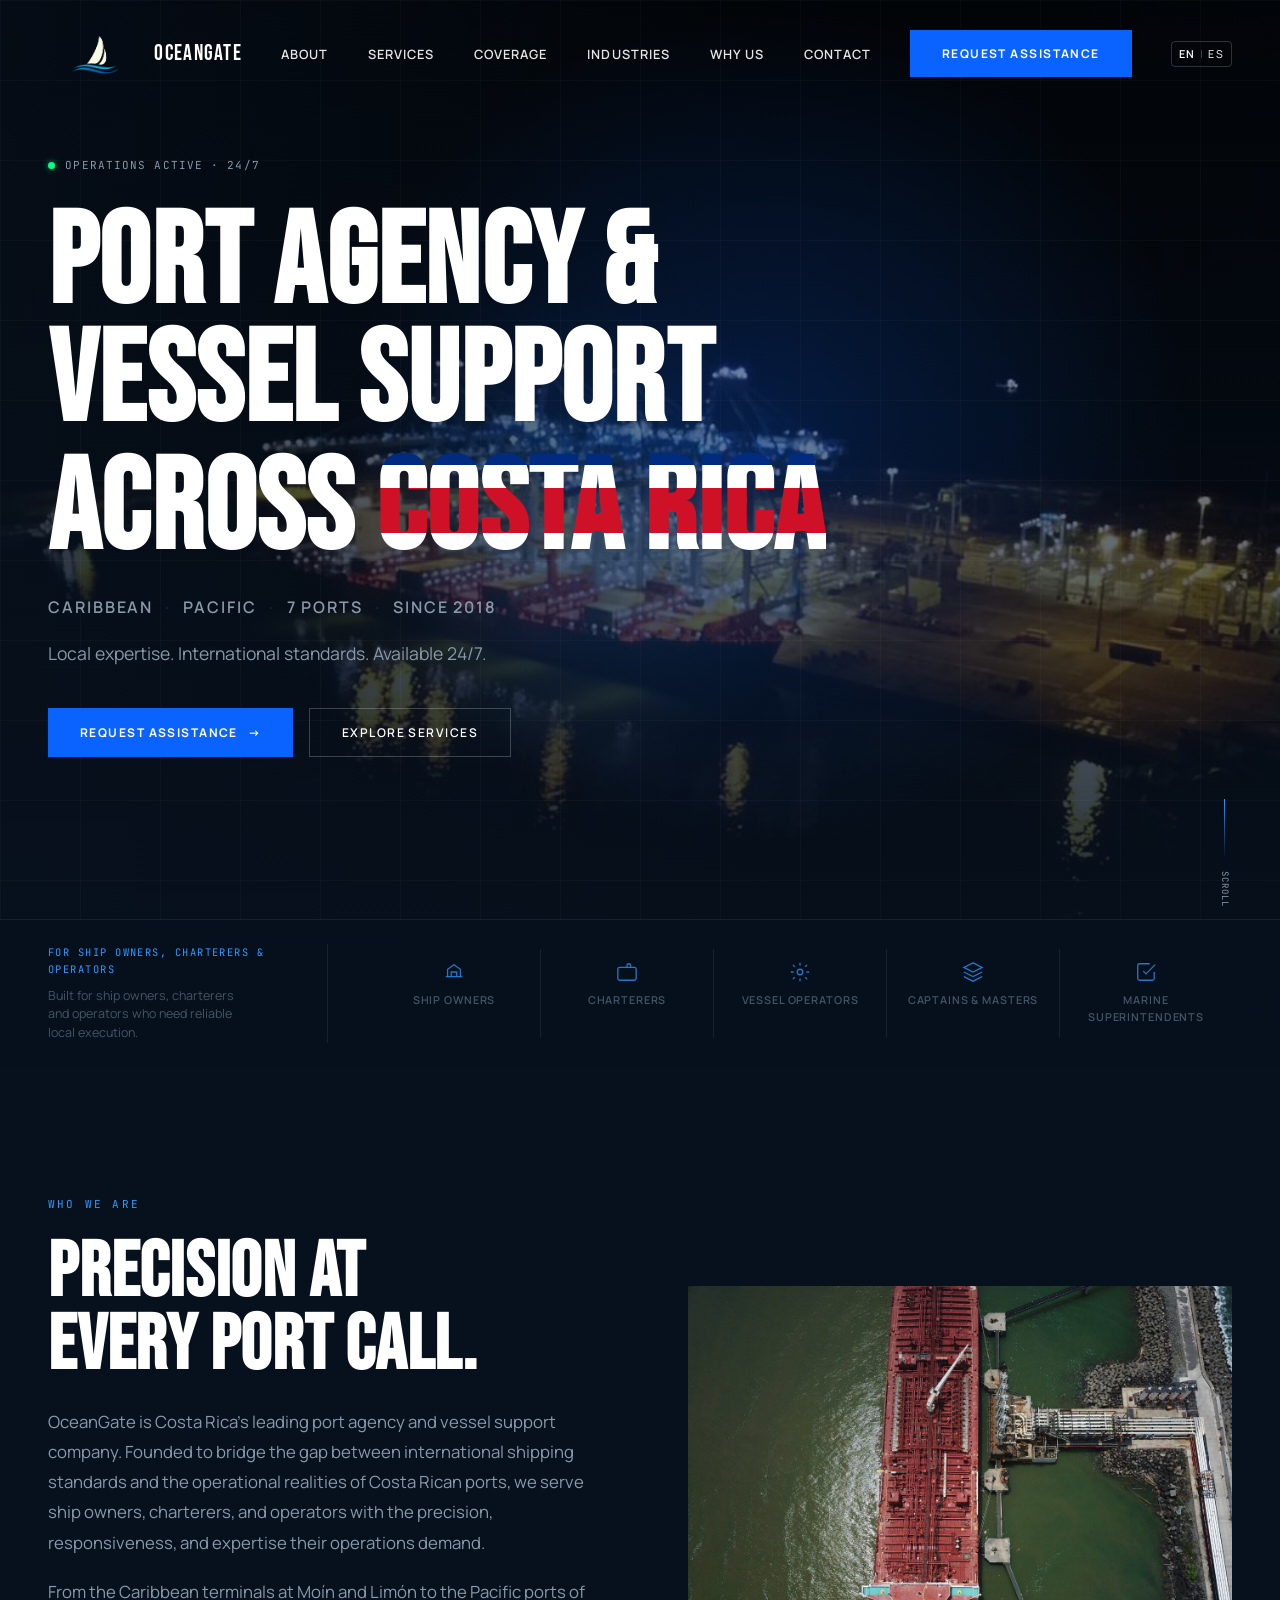
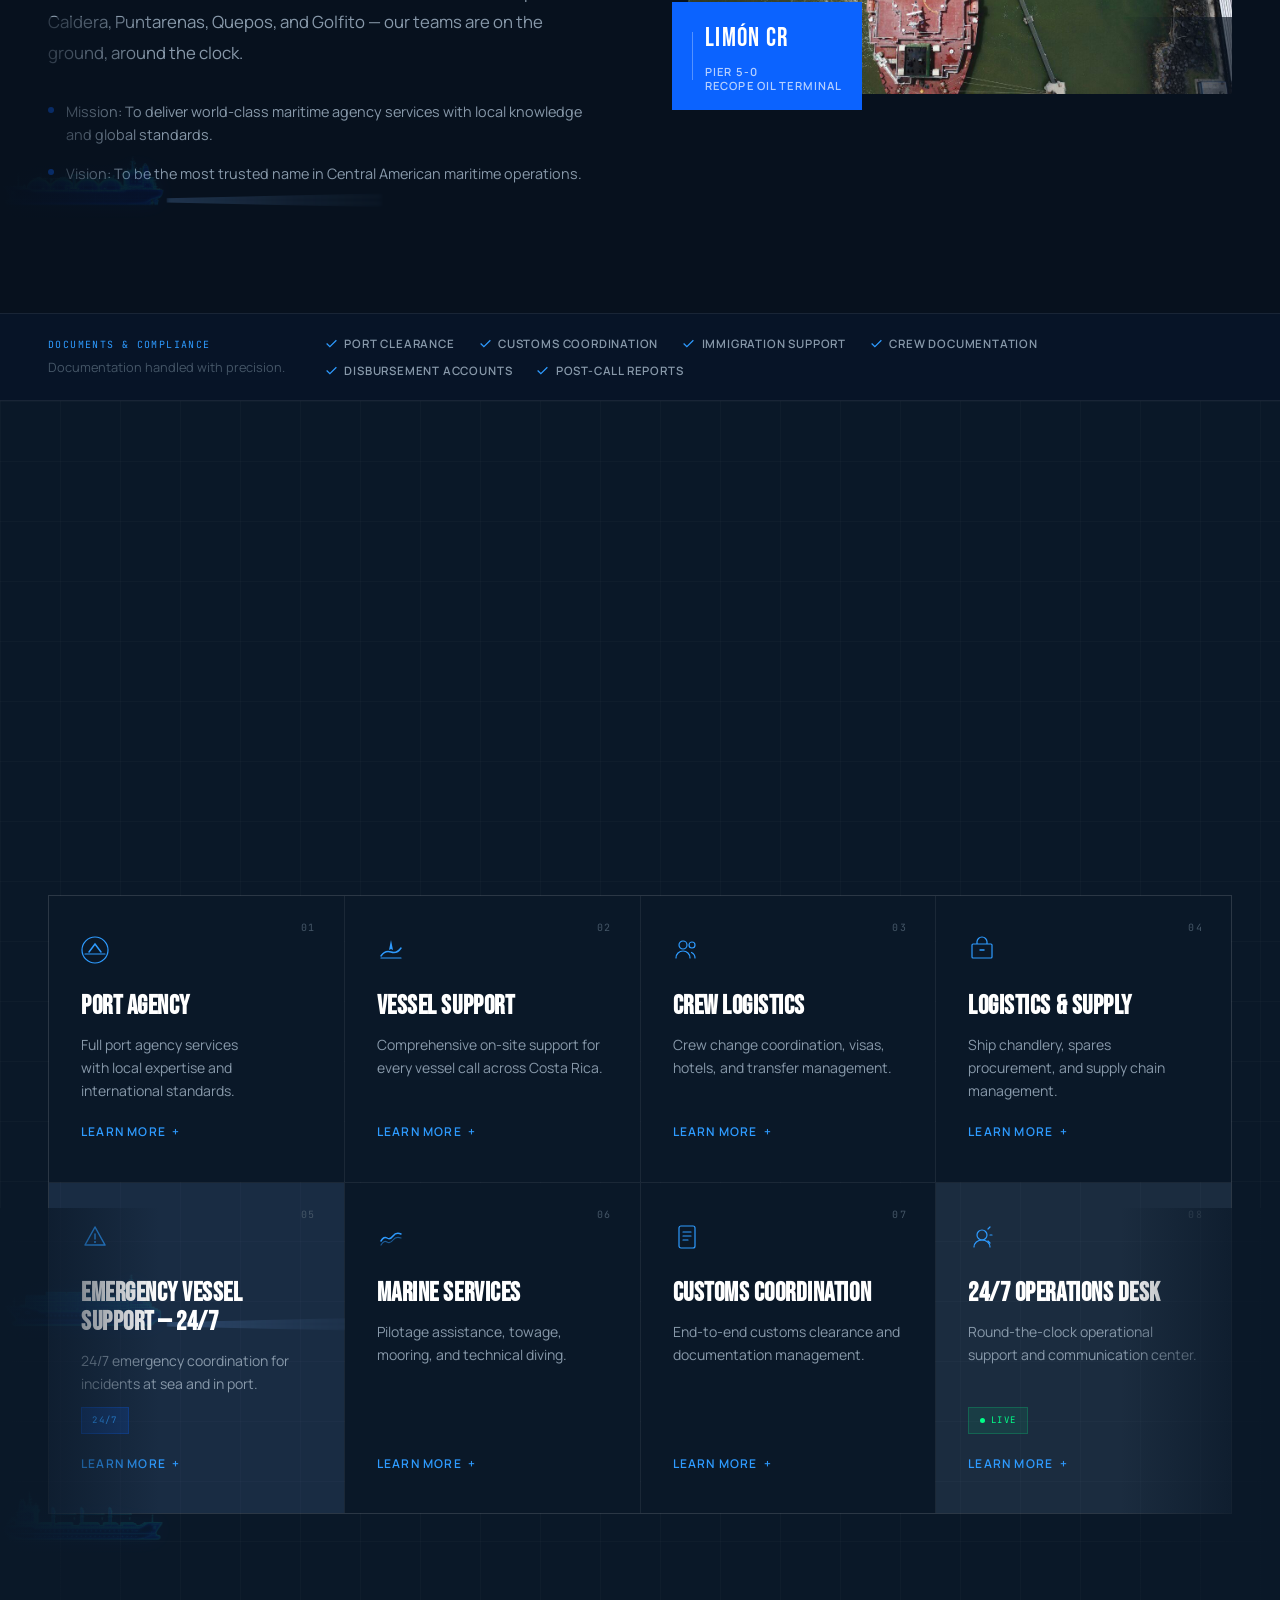
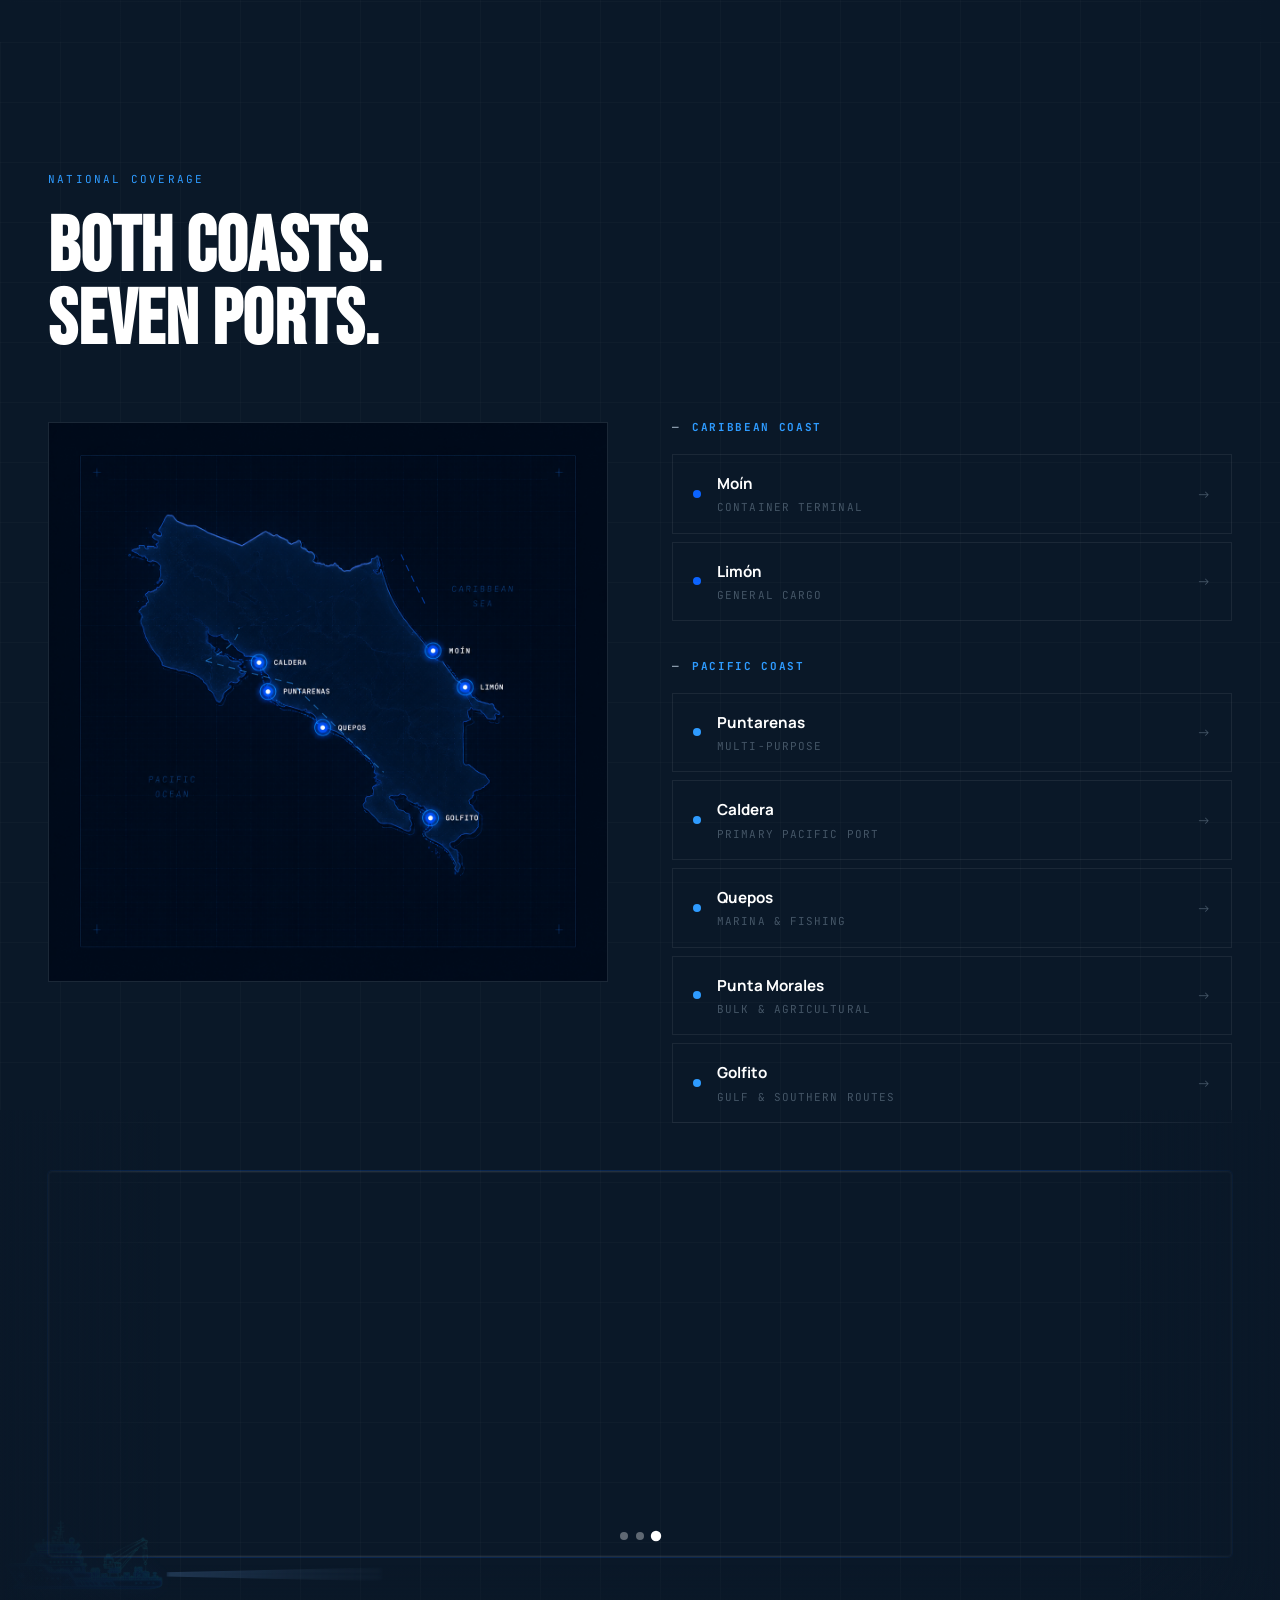
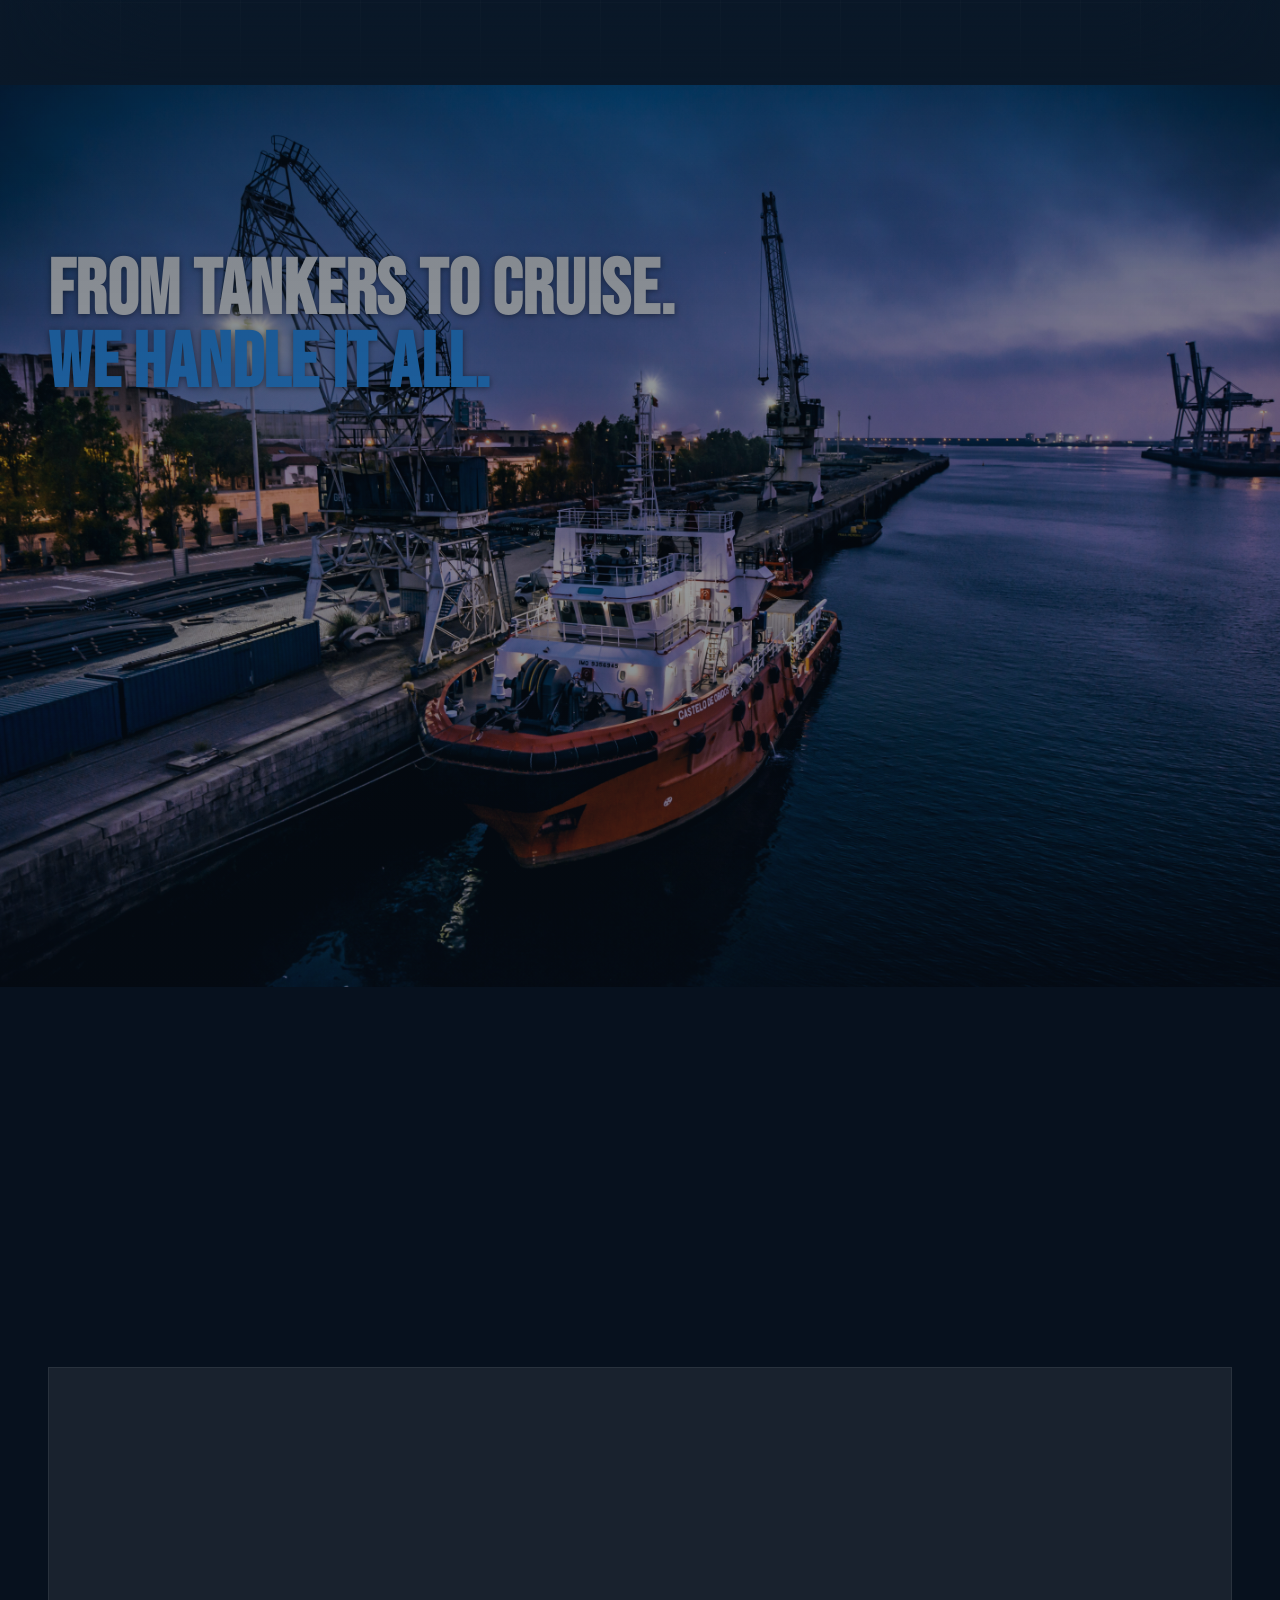
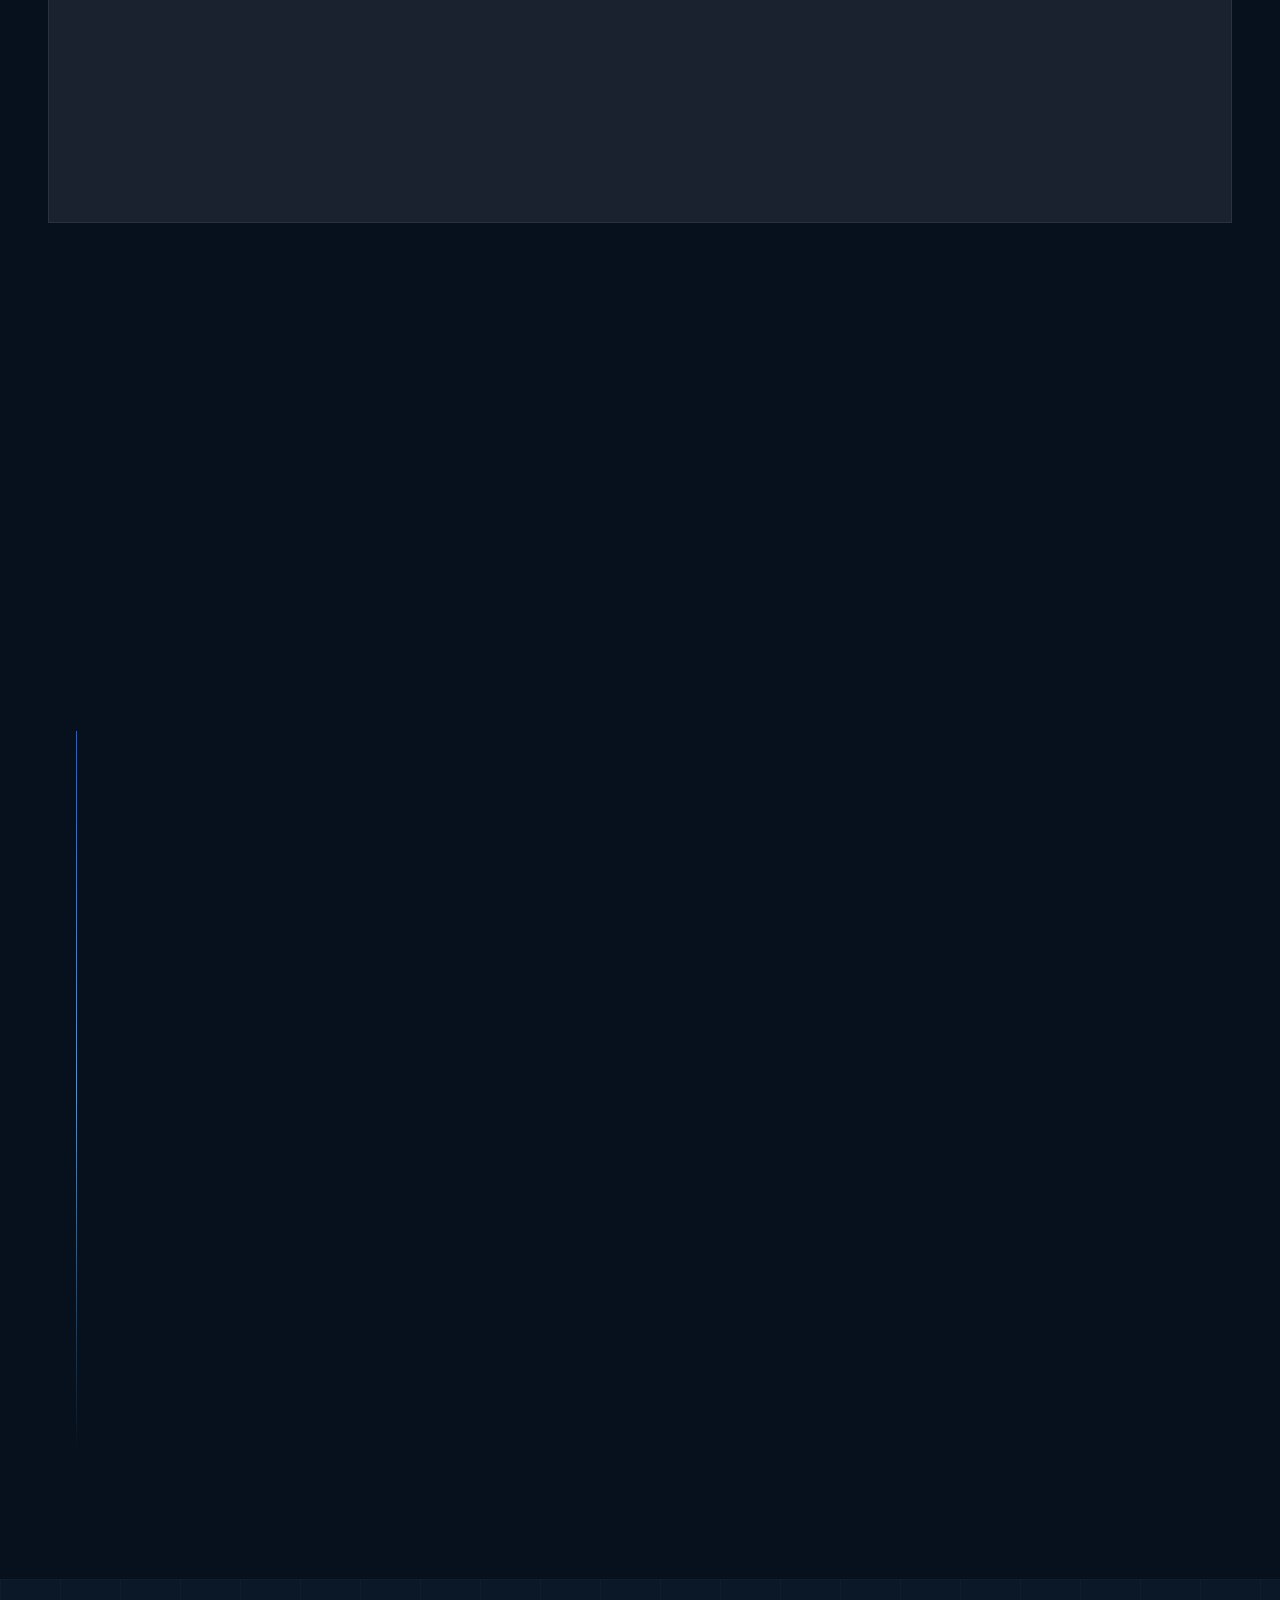
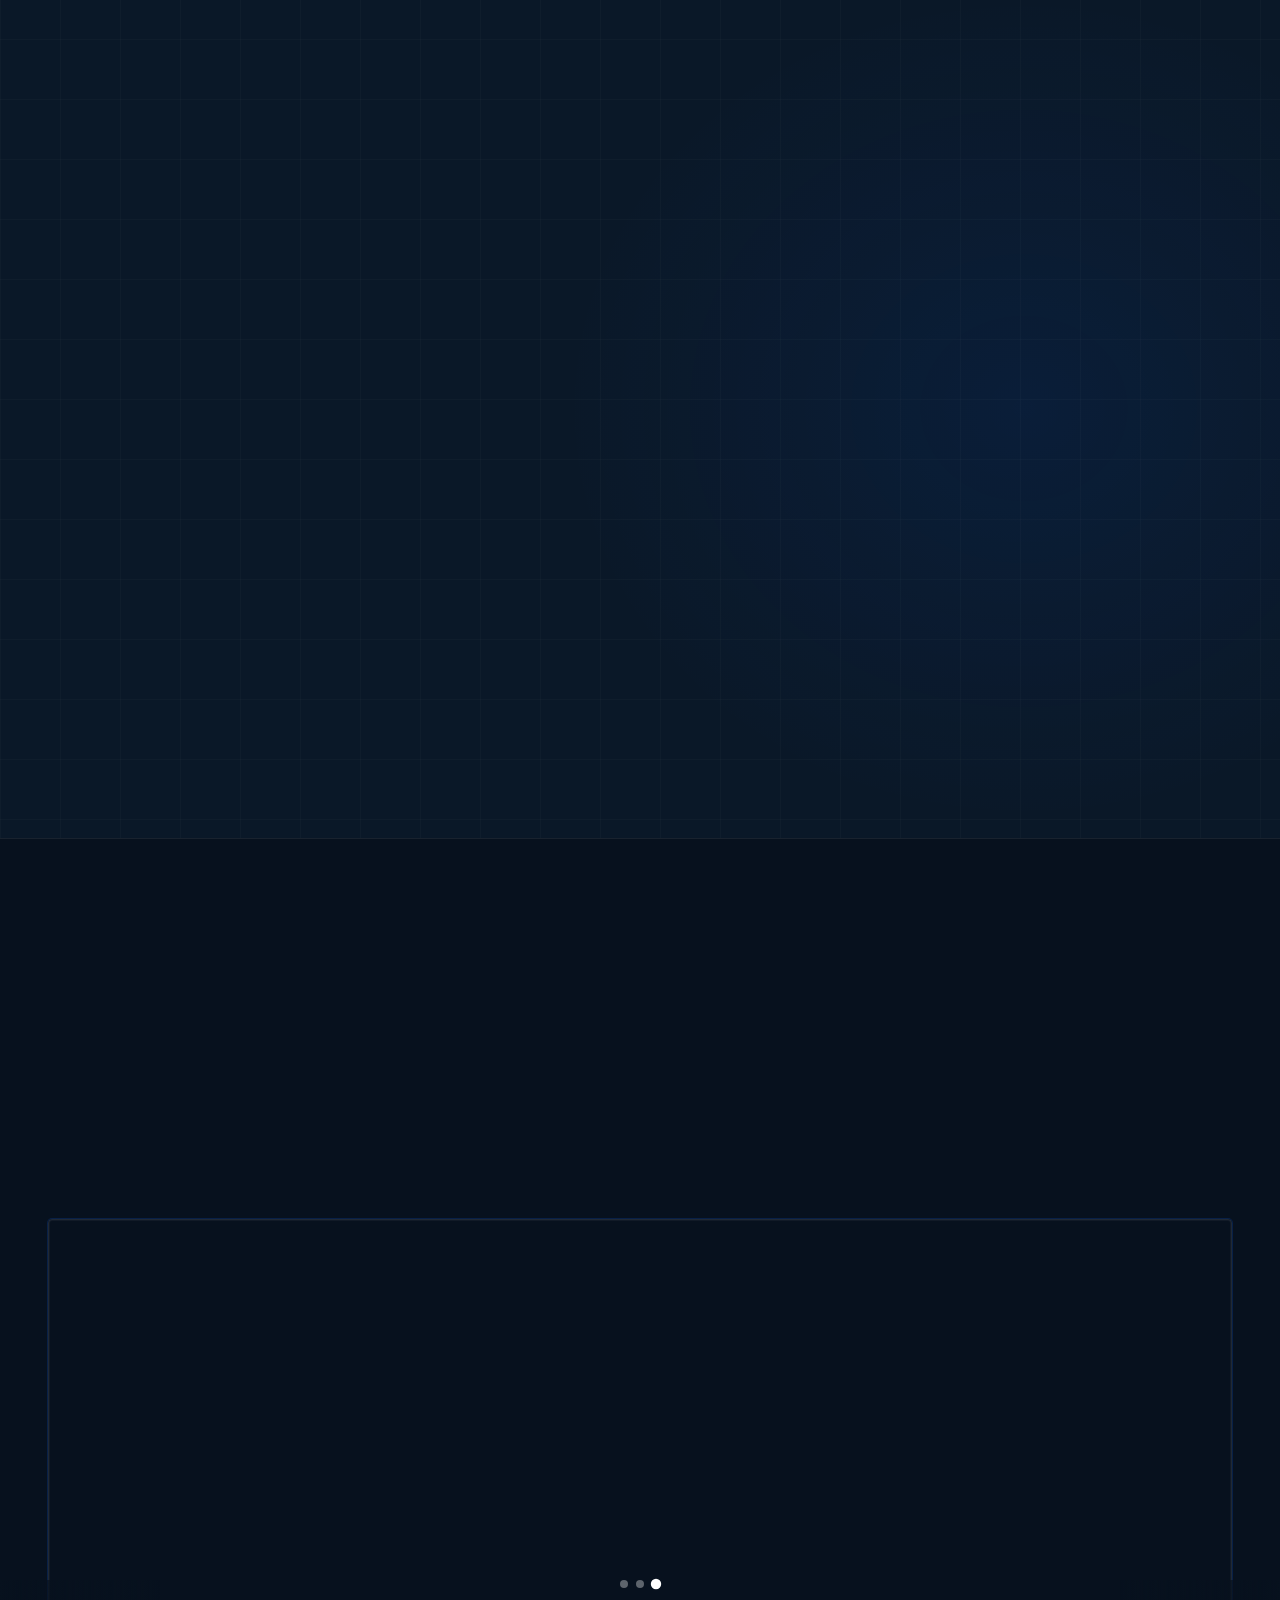
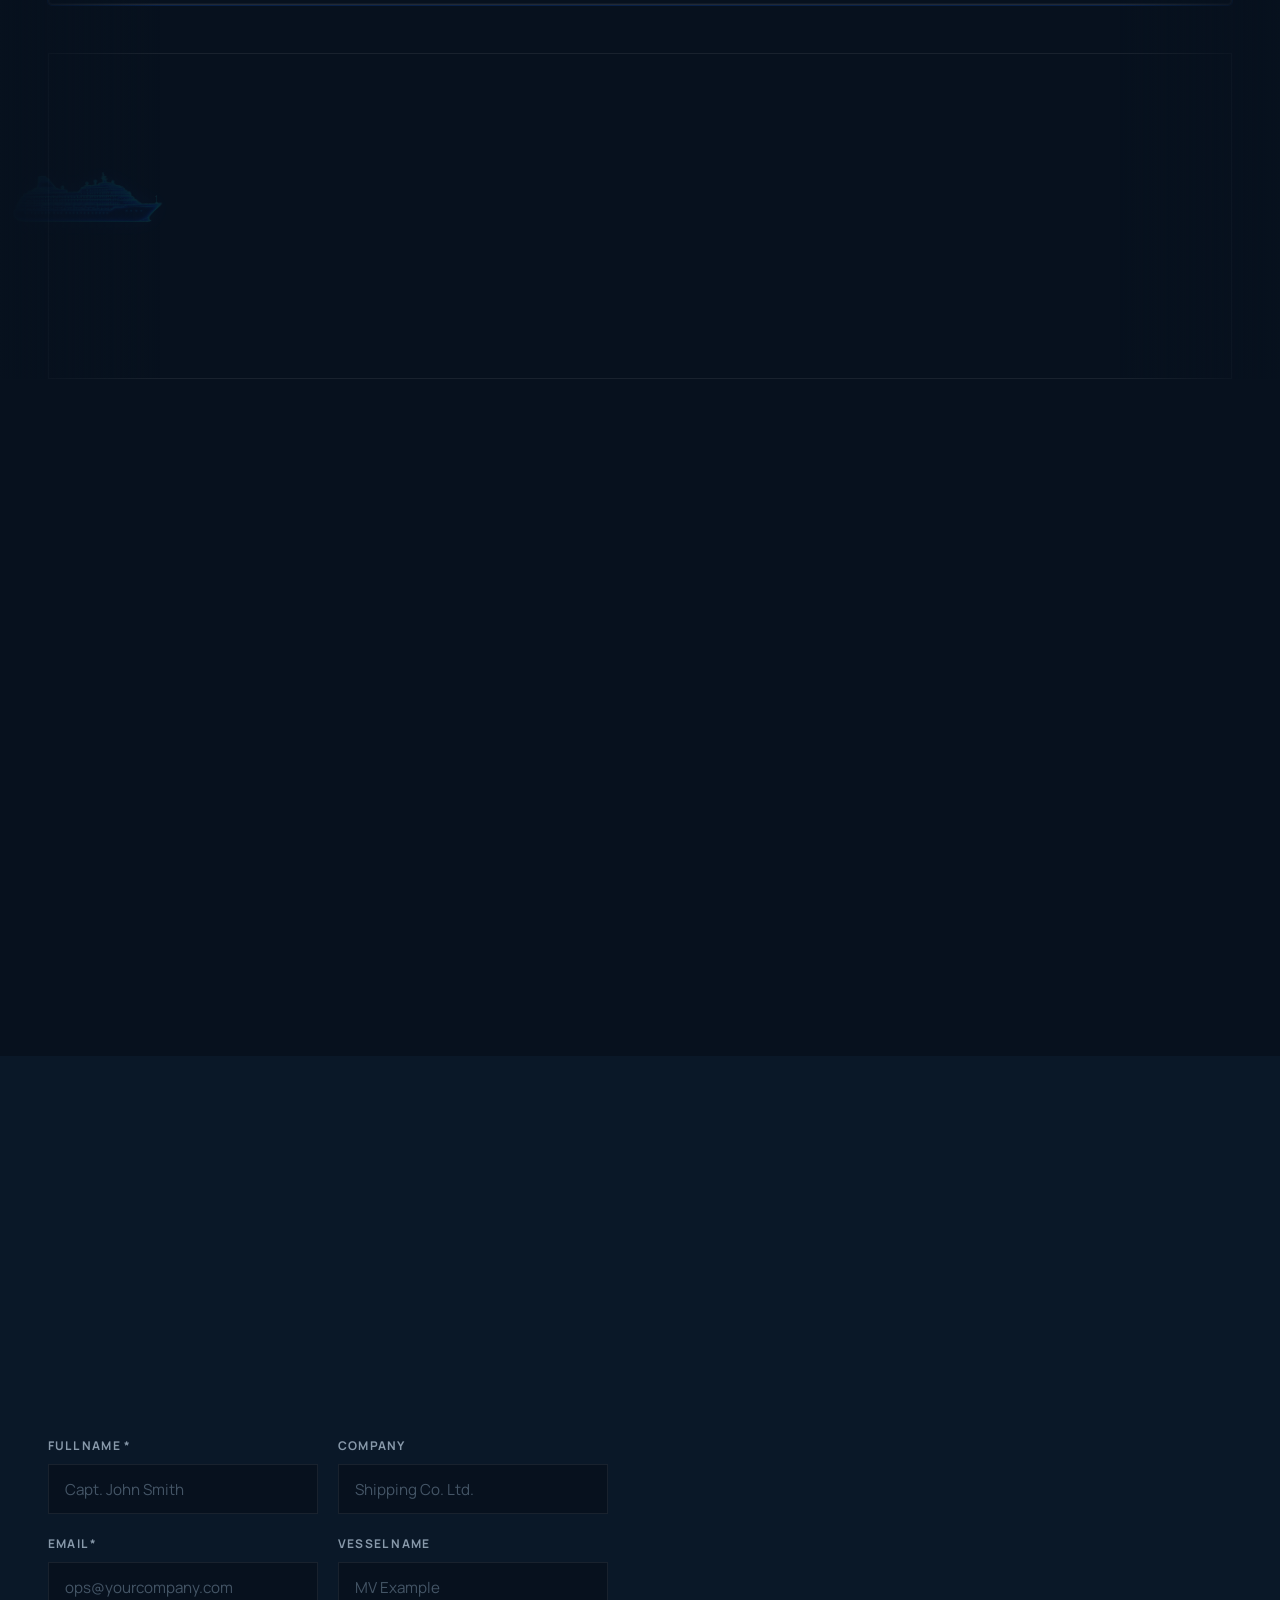
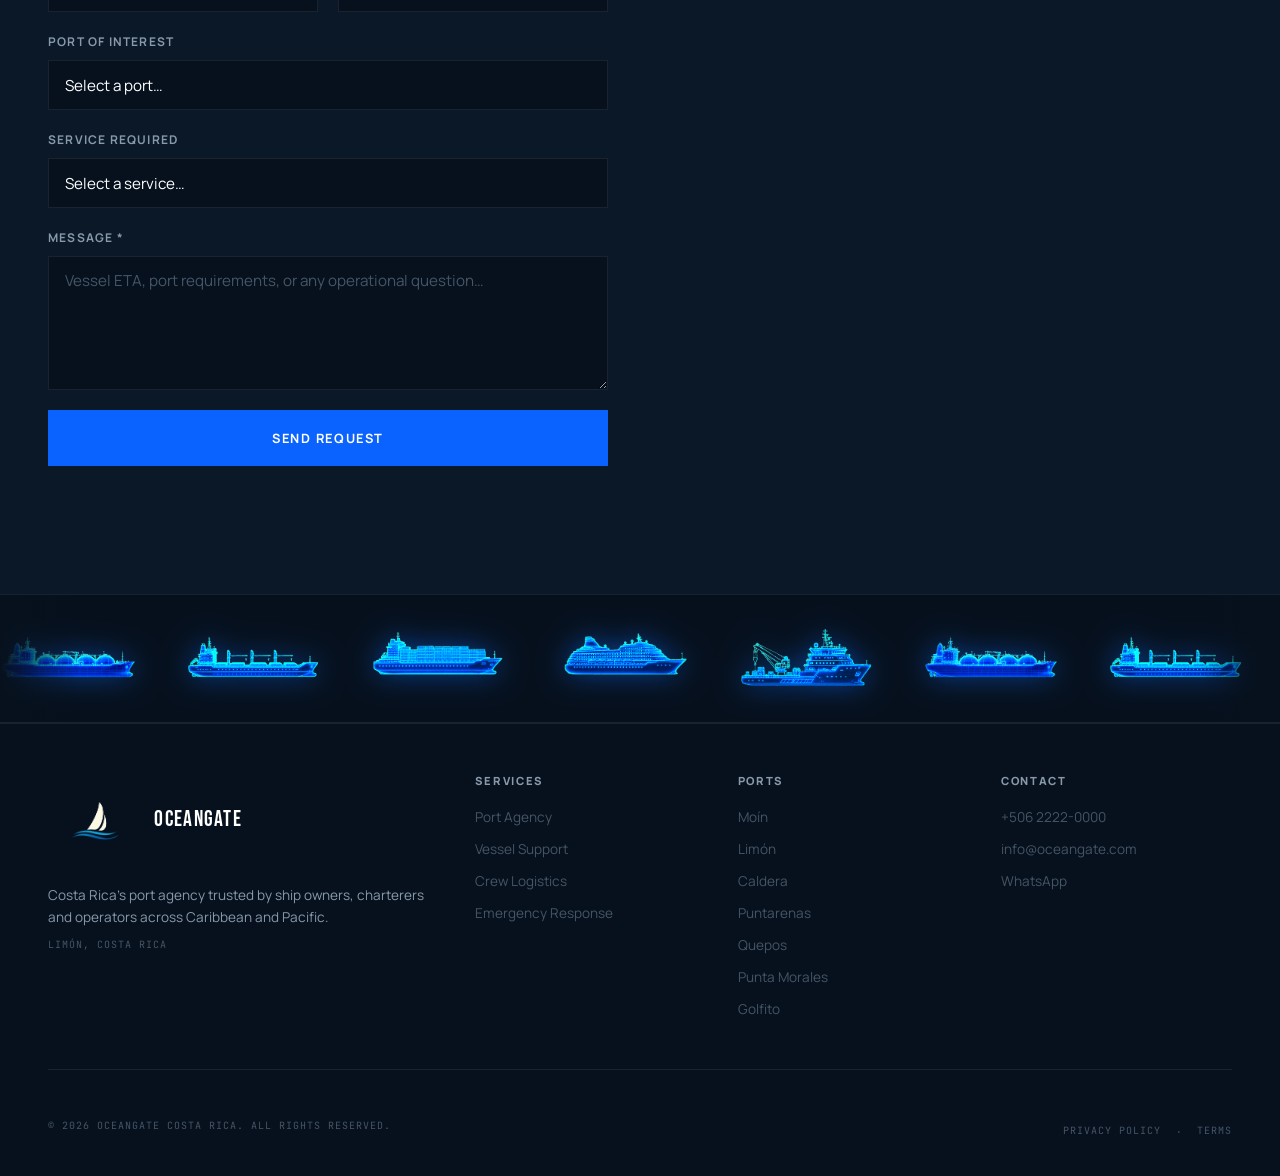
==== commit 32948ef2: "Respaldo del trabajo posterior al 30-jun: i18n, mapa y secciones nuevas Guarda ~1.343 lineas que est" ====
--- a/index.html
+++ b/index.html
@@ -9,6 +9,8 @@
   <meta property="og:title" content="OceanGate — Port Agency &amp; Vessel Support" />
   <meta property="og:description" content="Trusted maritime agency across Costa Rica. 24/7 operations. International standards." />
   <meta property="og:type" content="website" />
+  <meta property="og:image" content="assets/img/hero.jpg" />
+  <link rel="apple-touch-icon" href="assets/img/oceangatelogo1.png" />
 
   <!-- Favicon -->
   <link rel="icon" type="image/svg+xml" href="assets/img/favicon.svg" />
@@ -38,13 +40,19 @@
       <span class="nav-logo-text">OceanGate</span>
     </a>
     <ul class="nav-links" role="list">
-      <li><a href="#about">About</a></li>
-      <li><a href="#services">Services</a></li>
-      <li><a href="#coverage">Coverage</a></li>
-      <li><a href="#industries">Industries</a></li>
-      <li><a href="#contact">Contact</a></li>
+      <li><a href="#about" data-i18n="nav.about">About</a></li>
+      <li><a href="#services" data-i18n="nav.services">Services</a></li>
+      <li><a href="#coverage" data-i18n="nav.coverage">Coverage</a></li>
+      <li><a href="#industries" data-i18n="nav.industries">Industries</a></li>
+      <li><a href="#why" data-i18n="nav.why">Why Us</a></li>
+      <li><a href="#contact" data-i18n="nav.contact">Contact</a></li>
     </ul>
-    <a href="#contact" class="nav-cta btn-primary">Request Assistance</a>
+    <a href="#contact" class="nav-cta btn-primary" data-i18n="nav.cta">Request Assistance</a>
+    <button class="lang-toggle" id="lang-toggle" aria-label="Switch language">
+      <span class="lang-toggle-current">EN</span>
+      <span class="lang-toggle-sep" aria-hidden="true">|</span>
+      <span class="lang-toggle-other">ES</span>
+    </button>
     <button class="nav-hamburger" aria-label="Open menu" aria-expanded="false" aria-controls="mobile-menu">
       <span></span><span></span><span></span>
     </button>
@@ -53,16 +61,16 @@
   <!-- Mobile menu -->
   <div class="mobile-menu" id="mobile-menu" aria-hidden="true" role="dialog" aria-label="Mobile navigation">
     <ul role="list">
-      <li><a href="#about">About</a></li>
-      <li><a href="#services">Services</a></li>
-      <li><a href="#coverage">Coverage</a></li>
-      <li><a href="#industries">Industries</a></li>
-      <li><a href="#why">Why OceanGate</a></li>
-      <li><a href="#contact">Contact</a></li>
+      <li><a href="#about" data-i18n="nav.about">About</a></li>
+      <li><a href="#services" data-i18n="nav.services">Services</a></li>
+      <li><a href="#coverage" data-i18n="nav.coverage">Coverage</a></li>
+      <li><a href="#industries" data-i18n="nav.industries">Industries</a></li>
+      <li><a href="#why" data-i18n="mob.why">Why OceanGate</a></li>
+      <li><a href="#contact" data-i18n="nav.contact">Contact</a></li>
     </ul>
-    <a href="#contact" class="btn-primary">Request Assistance →</a>
+    <a href="#contact" class="btn-primary" data-i18n="mob.cta">Request Assistance →</a>
     <div class="mobile-menu-contact">
-      <span>Emergency Line</span>
+      <span data-i18n="mob.emergency">Emergency Line</span>
       <a href="tel:+50688880000">+506 8888-0000</a>
     </div>
   </div>
@@ -85,95 +93,97 @@
       <div class="hero-inner container">
         <div class="hero-meta">
           <span class="live-dot" aria-hidden="true"></span>
-          <span class="mono">Operations Active · 24/7</span>
+          <span class="mono" data-i18n="hero.live">Operations Active · 24/7</span>
         </div>
 
         <h1 class="hero-title">
-          <span class="hero-line" data-reveal="line">Port Agency &amp; Vessel Support</span>
-          <span class="hero-line" data-reveal="line">Across <span class="cr-flag-text">Costa Rica</span></span>
+          <span class="hero-line" data-reveal="line" data-i18n="hero.line1">Port Agency &amp; Vessel Support</span>
+          <span class="hero-line" data-reveal="line" data-i18n-html="hero.line2">Across <span class="cr-flag-text">Costa Rica</span></span>
         </h1>
 
         <p class="hero-sub" data-reveal="fade">
-          <span>Across Costa Rica</span>
+          <span data-i18n="hero.sub.carib">Caribbean</span>
           <span class="hero-sub-sep" aria-hidden="true">·</span>
-          <span>Caribbean &amp; Pacific</span>
+          <span data-i18n="hero.sub.pac">Pacific</span>
+          <span class="hero-sub-sep" aria-hidden="true">·</span>
+          <span data-i18n="hero.sub.ports">7 Ports</span>
+          <span class="hero-sub-sep" aria-hidden="true">·</span>
+          <span data-i18n="hero.sub.since">Since 2018</span>
         </p>
 
-        <p class="hero-desc" data-reveal="fade">
+        <p class="hero-desc" data-reveal="fade" data-i18n="hero.desc">
           Local expertise. International standards. Available 24/7.
         </p>
 
         <div class="hero-actions" data-reveal="fade">
-          <a href="#contact" class="btn-primary">Request Assistance <span aria-hidden="true">→</span></a>
-          <a href="#services" class="btn-ghost">Explore Services</a>
+          <a href="#contact" class="btn-primary" data-i18n="hero.cta1">Request Assistance <span aria-hidden="true">→</span></a>
+          <a href="#services" class="btn-ghost" data-i18n="hero.cta2">Explore Services</a>
         </div>
       </div>
 
       <div class="hero-scroll-indicator" aria-hidden="true">
         <div class="hero-scroll-line"></div>
-        <span class="mono">Scroll</span>
+        <span class="mono" data-i18n="hero.scroll">Scroll</span>
       </div>
 
       <!-- Stats bar -->
-      <div class="hero-stats" aria-label="Key statistics">
-        <div class="hero-stat" data-reveal="fade">
-          <span class="hero-stat-value mono" data-count="6">6</span>
-          <span class="hero-stat-label">Ports Covered</span>
-        </div>
-        <div class="hero-stat" data-reveal="fade">
-          <span class="hero-stat-value mono">24/7</span>
-          <span class="hero-stat-label">Operations</span>
-        </div>
-        <div class="hero-stat" data-reveal="fade">
-          <span class="hero-stat-value mono" data-count="45">45</span><span class="hero-stat-value mono">min</span>
-          <span class="hero-stat-label">Avg. Response</span>
-        </div>
-        <div class="hero-stat" data-reveal="fade">
-          <span class="hero-stat-value mono" data-count="98">98</span><span class="hero-stat-value mono">%</span>
-          <span class="hero-stat-label">On-Time Record</span>
-        </div>
-        <div class="hero-stat" data-reveal="fade">
-          <span class="hero-stat-value mono">2</span>
-          <span class="hero-stat-label">Coasts Served</span>
-        </div>
-        <div class="hero-stat" data-reveal="fade">
-          <span class="hero-stat-value mono" data-count="15">15</span><span class="hero-stat-value mono">+</span>
-          <span class="hero-stat-label">Years Experience</span>
-        </div>
-        <div class="hero-stat" data-reveal="fade">
-          <span class="hero-stat-value mono" data-count="150">150</span><span class="hero-stat-value mono">+</span>
-          <span class="hero-stat-label">Vessel Calls / Yr</span>
-        </div>
-        <div class="hero-stat" data-reveal="fade">
-          <span class="hero-stat-value mono">IMO</span>
-          <span class="hero-stat-label">Certified Agency</span>
+      <div class="hero-audience" aria-label="Who we serve">
+        <div class="hero-audience-header">
+          <span class="hero-audience-eyebrow mono" data-i18n="hero.aud.eyebrow">For Ship Owners, Charterers &amp; Operators</span>
+          <p class="hero-audience-sub" data-i18n="hero.aud.sub">Built for ship owners, charterers and operators who need reliable local execution.</p>
+        </div>
+        <div class="hero-audience-cards">
+          <div class="hero-audience-card" data-reveal="fade">
+            <svg viewBox="0 0 24 24" fill="none" stroke="currentColor" stroke-width="1.4" aria-hidden="true"><path d="M3 17h18M5 17V9l7-5 7 5v8"/><path d="M9 17v-5h6v5"/></svg>
+            <span data-i18n="hero.aud.owners">Ship Owners</span>
+          </div>
+          <div class="hero-audience-card" data-reveal="fade">
+            <svg viewBox="0 0 24 24" fill="none" stroke="currentColor" stroke-width="1.4" aria-hidden="true"><rect x="2" y="7" width="20" height="14" rx="2"/><path d="M16 7V5a2 2 0 0 0-4 0v2M8 11h.01M12 11h.01M16 11h.01"/></svg>
+            <span data-i18n="hero.aud.charterers">Charterers</span>
+          </div>
+          <div class="hero-audience-card" data-reveal="fade">
+            <svg viewBox="0 0 24 24" fill="none" stroke="currentColor" stroke-width="1.4" aria-hidden="true"><circle cx="12" cy="12" r="3"/><path d="M12 2v3M12 19v3M4.22 4.22l2.12 2.12M17.66 17.66l2.12 2.12M2 12h3M19 12h3M4.22 19.78l2.12-2.12M17.66 6.34l2.12-2.12"/></svg>
+            <span data-i18n="hero.aud.operators">Vessel Operators</span>
+          </div>
+          <div class="hero-audience-card" data-reveal="fade">
+            <svg viewBox="0 0 24 24" fill="none" stroke="currentColor" stroke-width="1.4" aria-hidden="true"><path d="M12 2L2 7l10 5 10-5-10-5z"/><path d="M2 17l10 5 10-5"/><path d="M2 12l10 5 10-5"/></svg>
+            <span data-i18n="hero.aud.captains">Captains &amp; Masters</span>
+          </div>
+          <div class="hero-audience-card" data-reveal="fade">
+            <svg viewBox="0 0 24 24" fill="none" stroke="currentColor" stroke-width="1.4" aria-hidden="true"><path d="M9 11l3 3L22 4"/><path d="M21 12v7a2 2 0 0 1-2 2H5a2 2 0 0 1-2-2V5a2 2 0 0 1 2-2h11"/></svg>
+            <span data-i18n="hero.aud.supers">Marine Superintendents</span>
+          </div>
         </div>
       </div>
     </section>
 
     <!-- ABOUT -->
     <section class="about section-padding" id="about" aria-label="About OceanGate">
+      <span class="ship-wrap ship-wrap--rtl" aria-hidden="true" style="bottom:8%">
+        <img src="assets/img/tanker1.png" class="sailing-ship-img" alt="" />
+        <span class="ship-wake ship-wake--rtl"></span>
+      </span>
       <div class="container">
         <div class="about-grid">
           <div class="about-text">
-            <p class="section-label" data-reveal="fade">Who We Are</p>
-            <h2 class="section-title" data-reveal="fade">
+            <p class="section-label" data-reveal="fade" data-i18n="about.label">Who We Are</p>
+            <h2 class="section-title" data-reveal="fade" data-i18n="about.title">
               Precision at every port call.
             </h2>
-            <p class="about-body" data-reveal="fade">
+            <p class="about-body" data-reveal="fade" data-i18n="about.body1">
               OceanGate is Costa Rica's leading port agency and vessel support company. Founded to bridge the gap between international shipping standards and the operational realities of Costa Rican ports, we serve ship owners, charterers, and operators with the precision, responsiveness, and expertise their operations demand.
             </p>
-            <p class="about-body" data-reveal="fade">
+            <p class="about-body" data-reveal="fade" data-i18n="about.body2">
               From the Caribbean terminals at Moín and Limón to the Pacific ports of Caldera, Puntarenas, Quepos, and Golfito — our teams are on the ground, around the clock.
             </p>
             <div class="about-values" data-reveal="fade">
               <div class="about-value">
                 <span class="about-value-dot" aria-hidden="true"></span>
-                <span>Mission: To deliver world-class maritime agency services with local knowledge and global standards.</span>
+                <span data-i18n="about.mission">Mission: To deliver world-class maritime agency services with local knowledge and global standards.</span>
               </div>
               <div class="about-value">
                 <span class="about-value-dot" aria-hidden="true"></span>
-                <span>Vision: To be the most trusted name in Central American maritime operations.</span>
+                <span data-i18n="about.vision">Vision: To be the most trusted name in Central American maritime operations.</span>
               </div>
             </div>
           </div>
@@ -186,22 +196,48 @@
               <span class="about-badge-line" aria-hidden="true"></span>
               <div class="about-badge-inner">
                 <span class="mono about-badge-num">Limón CR</span>
-                <span>Pier 5-0<br />Recope Oil Terminal</span>
+                <span data-i18n-html="about.badge">Pier 5-0<br />Recope Oil Terminal</span>
               </div>
             </div>
           </div>
         </div>
       </div>
     </section>
+
+    <!-- DOCS & COMPLIANCE BAND -->
+    <div class="docs-band" aria-label="Documents and Compliance">
+      <div class="container docs-band-inner">
+        <div class="docs-band-header">
+          <span class="mono docs-band-eyebrow" data-i18n="docs.eyebrow">Documents &amp; Compliance</span>
+          <p class="docs-band-tagline" data-i18n="docs.tagline">Documentation handled with precision.</p>
+        </div>
+        <ul class="docs-band-list" aria-label="Compliance services">
+          <li><svg viewBox="0 0 16 16" fill="none" stroke="currentColor" stroke-width="1.5" aria-hidden="true"><polyline points="2,8 6,12 14,4"/></svg><span data-i18n="docs.1">Port clearance</span></li>
+          <li><svg viewBox="0 0 16 16" fill="none" stroke="currentColor" stroke-width="1.5" aria-hidden="true"><polyline points="2,8 6,12 14,4"/></svg><span data-i18n="docs.2">Customs coordination</span></li>
+          <li><svg viewBox="0 0 16 16" fill="none" stroke="currentColor" stroke-width="1.5" aria-hidden="true"><polyline points="2,8 6,12 14,4"/></svg><span data-i18n="docs.3">Immigration support</span></li>
+          <li><svg viewBox="0 0 16 16" fill="none" stroke="currentColor" stroke-width="1.5" aria-hidden="true"><polyline points="2,8 6,12 14,4"/></svg><span data-i18n="docs.4">Crew documentation</span></li>
+          <li><svg viewBox="0 0 16 16" fill="none" stroke="currentColor" stroke-width="1.5" aria-hidden="true"><polyline points="2,8 6,12 14,4"/></svg><span data-i18n="docs.5">Disbursement accounts</span></li>
+          <li><svg viewBox="0 0 16 16" fill="none" stroke="currentColor" stroke-width="1.5" aria-hidden="true"><polyline points="2,8 6,12 14,4"/></svg><span data-i18n="docs.6">Post-call reports</span></li>
+        </ul>
+      </div>
+    </div>
 
     <!-- SERVICES -->
     <section class="services section-padding" id="services" aria-label="Services">
+      <span class="ship-wrap ship-wrap--ltr" aria-hidden="true" style="bottom:5%">
+        <img src="assets/img/bulk1.png" class="sailing-ship-img" alt="" />
+        <span class="ship-wake ship-wake--ltr"></span>
+      </span>
+      <span class="ship-wrap ship-wrap--rtl" aria-hidden="true" style="bottom:22%; animation-delay:-14s">
+        <img src="assets/img/container1.png" class="sailing-ship-img" alt="" />
+        <span class="ship-wake ship-wake--rtl"></span>
+      </span>
       <div class="services-bg" aria-hidden="true"></div>
       <div class="container">
         <div class="section-header" data-reveal="fade">
-          <p class="section-label">What We Do</p>
-          <h2 class="section-title">Maritime services<br /><em>built for results.</em></h2>
-          <p class="section-desc">From port agency to emergency response — every service designed around uptime, compliance, and the operational tempo of international shipping.</p>
+          <p class="section-label" data-i18n="svc.label">What We Do</p>
+          <h2 class="section-title" data-i18n-html="svc.title">Maritime services<br /><em>built for results.</em></h2>
+          <p class="section-desc" data-i18n="svc.desc">From port agency to emergency response — every service designed around uptime, compliance, and the operational tempo of international shipping.</p>
         </div>
         <div class="services-grid" data-services aria-label="Service list">
           <!-- JS will enhance, but HTML hardcodes content -->
@@ -210,9 +246,9 @@
               <svg width="28" height="28" viewBox="0 0 28 28" fill="none"><circle cx="14" cy="14" r="13" stroke="currentColor" stroke-width="1.2"/><path d="M8 16l6-8 6 8" stroke="currentColor" stroke-width="1.5" fill="none" stroke-linecap="round"/><path d="M4 18h20" stroke="currentColor" stroke-width="1.2" stroke-linecap="round"/></svg>
             </div>
             <span class="service-num mono" aria-hidden="true">01</span>
-            <h3>Port Agency</h3>
-            <p>Full port agency services with local expertise and international standards.</p>
-            <button class="service-expand" aria-label="Expand Port Agency details" data-expand="port-agency">Learn more <span aria-hidden="true">+</span></button>
+            <h3 data-i18n="svc.1.title">Port Agency</h3>
+            <p data-i18n="svc.1.desc">Full port agency services with local expertise and international standards.</p>
+            <button class="service-expand" aria-label="Expand Port Agency details" data-expand="port-agency"><span data-i18n="svc.1.cta">Learn more</span> <span aria-hidden="true">+</span></button>
           </article>
 
           <article class="service-card" data-service-id="vessel-support">
@@ -220,9 +256,9 @@
               <svg width="28" height="28" viewBox="0 0 28 28" fill="none"><path d="M4 20 Q8 14 14 16 Q20 18 24 12" stroke="currentColor" stroke-width="1.5" fill="none" stroke-linecap="round"/><path d="M14 4 L12 14 L14 13 L16 14 Z" fill="currentColor"/><path d="M4 22h20" stroke="currentColor" stroke-width="1.2" stroke-linecap="round"/></svg>
             </div>
             <span class="service-num mono" aria-hidden="true">02</span>
-            <h3>Vessel Support</h3>
-            <p>Comprehensive on-site support for every vessel call across Costa Rica.</p>
-            <button class="service-expand" aria-label="Expand Vessel Support details" data-expand="vessel-support">Learn more <span aria-hidden="true">+</span></button>
+            <h3 data-i18n="svc.2.title">Vessel Support</h3>
+            <p data-i18n="svc.2.desc">Comprehensive on-site support for every vessel call across Costa Rica.</p>
+            <button class="service-expand" aria-label="Expand Vessel Support details" data-expand="vessel-support"><span data-i18n="svc.2.cta">Learn more</span> <span aria-hidden="true">+</span></button>
           </article>
 
           <article class="service-card" data-service-id="crew-logistics">
@@ -230,9 +266,9 @@
               <svg width="28" height="28" viewBox="0 0 28 28" fill="none"><circle cx="10" cy="9" r="4" stroke="currentColor" stroke-width="1.2"/><circle cx="19" cy="9" r="3" stroke="currentColor" stroke-width="1.2"/><path d="M3 22c0-4 3-7 7-7s7 3 7 7" stroke="currentColor" stroke-width="1.2" fill="none" stroke-linecap="round"/><path d="M22 22c0-2.5-1.5-4.5-3.5-5.5" stroke="currentColor" stroke-width="1.2" fill="none" stroke-linecap="round"/></svg>
             </div>
             <span class="service-num mono" aria-hidden="true">03</span>
-            <h3>Crew Logistics</h3>
-            <p>Crew change coordination, visas, hotels, and transfer management.</p>
-            <button class="service-expand" aria-label="Expand Crew Logistics details" data-expand="crew-logistics">Learn more <span aria-hidden="true">+</span></button>
+            <h3 data-i18n="svc.3.title">Crew Logistics</h3>
+            <p data-i18n="svc.3.desc">Crew change coordination, visas, hotels, and transfer management.</p>
+            <button class="service-expand" aria-label="Expand Crew Logistics details" data-expand="crew-logistics"><span data-i18n="svc.3.cta">Learn more</span> <span aria-hidden="true">+</span></button>
           </article>
 
           <article class="service-card" data-service-id="logistics-supply">
@@ -240,9 +276,9 @@
               <svg width="28" height="28" viewBox="0 0 28 28" fill="none"><rect x="4" y="8" width="20" height="14" rx="1" stroke="currentColor" stroke-width="1.2"/><path d="M9 8V6a5 5 0 0110 0v2" stroke="currentColor" stroke-width="1.2" fill="none"/><path d="M12 14h4" stroke="currentColor" stroke-width="1.5" stroke-linecap="round"/></svg>
             </div>
             <span class="service-num mono" aria-hidden="true">04</span>
-            <h3>Logistics &amp; Supply</h3>
-            <p>Ship chandlery, spares procurement, and supply chain management.</p>
-            <button class="service-expand" aria-label="Expand Logistics details" data-expand="logistics-supply">Learn more <span aria-hidden="true">+</span></button>
+            <h3 data-i18n="svc.4.title">Logistics &amp; Supply</h3>
+            <p data-i18n="svc.4.desc">Ship chandlery, spares procurement, and supply chain management.</p>
+            <button class="service-expand" aria-label="Expand Logistics details" data-expand="logistics-supply"><span data-i18n="svc.4.cta">Learn more</span> <span aria-hidden="true">+</span></button>
           </article>
 
           <article class="service-card service-card--accent" data-service-id="emergency-response">
@@ -250,10 +286,10 @@
               <svg width="28" height="28" viewBox="0 0 28 28" fill="none"><path d="M14 4l10 18H4L14 4z" stroke="currentColor" stroke-width="1.5" fill="none" stroke-linejoin="round"/><path d="M14 11v5" stroke="currentColor" stroke-width="1.5" stroke-linecap="round"/><circle cx="14" cy="19" r="1" fill="currentColor"/></svg>
             </div>
             <span class="service-num mono" aria-hidden="true">05</span>
-            <h3>Emergency Response</h3>
-            <p>24/7 emergency coordination for incidents at sea and in port.</p>
+            <h3 data-i18n="svc.5.title">Emergency Vessel Support — 24/7</h3>
+            <p data-i18n="svc.5.desc">24/7 emergency coordination for incidents at sea and in port.</p>
             <span class="service-badge mono">24/7</span>
-            <button class="service-expand" aria-label="Expand Emergency Response details" data-expand="emergency-response">Learn more <span aria-hidden="true">+</span></button>
+            <button class="service-expand" aria-label="Expand Emergency Vessel Support details" data-expand="emergency-response"><span data-i18n="svc.5.cta">Learn more</span> <span aria-hidden="true">+</span></button>
           </article>
 
           <article class="service-card" data-service-id="marine-services">
@@ -261,9 +297,9 @@
               <svg width="28" height="28" viewBox="0 0 28 28" fill="none"><path d="M4 18 Q7 13 10 15 Q13 17 16 13 Q19 9 24 11" stroke="currentColor" stroke-width="1.5" fill="none" stroke-linecap="round"/><path d="M4 22 Q7 17 10 19 Q13 21 16 17 Q19 13 24 15" stroke="currentColor" stroke-width="1.2" fill="none" stroke-linecap="round" opacity="0.5"/></svg>
             </div>
             <span class="service-num mono" aria-hidden="true">06</span>
-            <h3>Marine Services</h3>
-            <p>Pilotage assistance, towage, mooring, and technical diving.</p>
-            <button class="service-expand" aria-label="Expand Marine Services details" data-expand="marine-services">Learn more <span aria-hidden="true">+</span></button>
+            <h3 data-i18n="svc.6.title">Marine Services</h3>
+            <p data-i18n="svc.6.desc">Pilotage assistance, towage, mooring, and technical diving.</p>
+            <button class="service-expand" aria-label="Expand Marine Services details" data-expand="marine-services"><span data-i18n="svc.6.cta">Learn more</span> <span aria-hidden="true">+</span></button>
           </article>
 
           <article class="service-card" data-service-id="customs">
@@ -271,9 +307,9 @@
               <svg width="28" height="28" viewBox="0 0 28 28" fill="none"><rect x="6" y="3" width="16" height="22" rx="2" stroke="currentColor" stroke-width="1.2"/><path d="M10 9h8M10 13h8M10 17h5" stroke="currentColor" stroke-width="1.2" stroke-linecap="round"/></svg>
             </div>
             <span class="service-num mono" aria-hidden="true">07</span>
-            <h3>Customs Coordination</h3>
-            <p>End-to-end customs clearance and documentation management.</p>
-            <button class="service-expand" aria-label="Expand Customs details" data-expand="customs">Learn more <span aria-hidden="true">+</span></button>
+            <h3 data-i18n="svc.7.title">Customs Coordination</h3>
+            <p data-i18n="svc.7.desc">End-to-end customs clearance and documentation management.</p>
+            <button class="service-expand" aria-label="Expand Customs details" data-expand="customs"><span data-i18n="svc.7.cta">Learn more</span> <span aria-hidden="true">+</span></button>
           </article>
 
           <article class="service-card service-card--glow" data-service-id="operations-desk">
@@ -281,12 +317,12 @@
               <svg width="28" height="28" viewBox="0 0 28 28" fill="none"><circle cx="14" cy="12" r="5" stroke="currentColor" stroke-width="1.2"/><path d="M6 24c0-4 3.6-7 8-7s8 3 8 7" stroke="currentColor" stroke-width="1.2" fill="none" stroke-linecap="round"/><path d="M20 6l2-2M22 12h2M20 18l2 2" stroke="currentColor" stroke-width="1.2" stroke-linecap="round"/></svg>
             </div>
             <span class="service-num mono" aria-hidden="true">08</span>
-            <h3>24/7 Operations Desk</h3>
-            <p>Round-the-clock operational support and communication center.</p>
+            <h3 data-i18n="svc.8.title">24/7 Operations Desk</h3>
+            <p data-i18n="svc.8.desc">Round-the-clock operational support and communication center.</p>
             <span class="service-badge mono live-badge">
               <span class="live-dot-small" aria-hidden="true"></span>LIVE
             </span>
-            <button class="service-expand" aria-label="Expand Operations Desk details" data-expand="operations-desk">Learn more <span aria-hidden="true">+</span></button>
+            <button class="service-expand" aria-label="Expand Operations Desk details" data-expand="operations-desk"><span data-i18n="svc.8.cta">Learn more</span> <span aria-hidden="true">+</span></button>
           </article>
         </div>
       </div>
@@ -299,17 +335,23 @@
           <span class="service-modal-num mono" id="modal-num"></span>
           <h3 id="modal-title"></h3>
           <p id="modal-desc"></p>
-          <a href="#contact" class="btn-primary">Request This Service →</a>
+          <ul id="modal-details" class="modal-details-list"></ul>
+          <a href="#contact" class="btn-primary" data-i18n="svc.modal.cta">Request This Service →</a>
         </div>
       </div>
     </section>
 
     <!-- COVERAGE -->
     <section class="coverage section-padding" id="coverage" aria-label="Port Coverage">
+      <div class="coverage-bg" aria-hidden="true"></div>
+      <span class="ship-wrap ship-wrap--rtl" aria-hidden="true" style="bottom:4%; animation-delay:-8s">
+        <img src="assets/img/offshore1.png" class="sailing-ship-img" alt="" />
+        <span class="ship-wake ship-wake--rtl"></span>
+      </span>
       <div class="container">
         <div class="section-header" data-reveal="fade">
-          <p class="section-label">National Coverage</p>
-          <h2 class="section-title">Both coasts.<br />Six ports.</h2>
+          <p class="section-label" data-i18n="cov.label">National Coverage</p>
+          <h2 class="section-title" data-i18n-html="cov.title">Both coasts.<br />Seven ports.</h2>
         </div>
         <div class="coverage-layout">
           <div class="coverage-map" aria-label="Map of Costa Rica showing covered ports">
@@ -345,58 +387,67 @@
                 <!-- Cross-coast hint -->
                 <path class="route-animated" d="M143 154 Q200 145 265 99" stroke="#1B4FBB" stroke-width="0.6" stroke-dasharray="3 6" fill="none" opacity="0.2"/>
 
-                <!-- Moín (Caribbean) cx≈265 cy≈99 -->
+                <!-- Moín (Caribbean) -->
                 <g class="port-group" data-port="moin" style="cursor:pointer">
-                  <circle class="port-ring" cx="265" cy="99" r="15" fill="none" stroke="#0B63FF" stroke-width="1.5"/>
-                  <circle class="port-outer" cx="265" cy="99" r="10" fill="rgba(11,99,255,0.18)" stroke="#0B63FF" stroke-width="0.8" opacity="0"/>
-                  <circle class="port-dot" cx="265" cy="99" r="5.5" fill="#0B63FF" filter="url(#portGlow)" opacity="0"/>
-                  <circle class="port-center" cx="265" cy="99" r="2" fill="#fff" opacity="0"/>
-                  <text class="port-label" x="265" y="82" text-anchor="middle" fill="#fff" font-size="8.5" font-family="monospace" letter-spacing="0.08em" opacity="0">MOÍN</text>
+                  <circle class="port-ring" cx="300" cy="174" r="15" fill="none" stroke="#0B63FF" stroke-width="1.5"/>
+                  <circle class="port-outer" cx="300" cy="174" r="10" fill="rgba(11,99,255,0.18)" stroke="#0B63FF" stroke-width="0.8" opacity="0"/>
+                  <circle class="port-dot" cx="300" cy="174" r="5.5" fill="#0B63FF" filter="url(#portGlow)" opacity="0"/>
+                  <circle class="port-center" cx="300" cy="174" r="2" fill="#fff" opacity="0"/>
+                  <text class="port-label" x="300" y="157" text-anchor="middle" fill="#fff" font-size="8.5" font-family="monospace" letter-spacing="0.08em" opacity="0">MOÍN</text>
                 </g>
 
-                <!-- Limón (Caribbean) cx≈284 cy≈138 -->
+                <!-- Limón (Caribbean) -->
                 <g class="port-group" data-port="limon" style="cursor:pointer">
-                  <circle class="port-ring" cx="284" cy="138" r="15" fill="none" stroke="#0B63FF" stroke-width="1.5"/>
-                  <circle class="port-outer" cx="284" cy="138" r="10" fill="rgba(11,99,255,0.18)" stroke="#0B63FF" stroke-width="0.8" opacity="0"/>
-                  <circle class="port-dot" cx="284" cy="138" r="5.5" fill="#0B63FF" filter="url(#portGlow)" opacity="0"/>
-                  <circle class="port-center" cx="284" cy="138" r="2" fill="#fff" opacity="0"/>
-                  <text class="port-label" x="284" y="121" text-anchor="middle" fill="#fff" font-size="8.5" font-family="monospace" letter-spacing="0.08em" opacity="0">LIMÓN</text>
+                  <circle class="port-ring" cx="316" cy="199" r="15" fill="none" stroke="#0B63FF" stroke-width="1.5"/>
+                  <circle class="port-outer" cx="316" cy="199" r="10" fill="rgba(11,99,255,0.18)" stroke="#0B63FF" stroke-width="0.8" opacity="0"/>
+                  <circle class="port-dot" cx="316" cy="199" r="5.5" fill="#0B63FF" filter="url(#portGlow)" opacity="0"/>
+                  <circle class="port-center" cx="316" cy="199" r="2" fill="#fff" opacity="0"/>
+                  <text class="port-label" x="316" y="182" text-anchor="middle" fill="#fff" font-size="8.5" font-family="monospace" letter-spacing="0.08em" opacity="0">LIMÓN</text>
                 </g>
 
-                <!-- Caldera (Pacific) cx≈143 cy≈154 -->
+                <!-- Caldera (Pacific) -->
                 <g class="port-group" data-port="caldera" style="cursor:pointer">
-                  <circle class="port-ring" cx="143" cy="154" r="15" fill="none" stroke="#2E9BFF" stroke-width="1.5"/>
-                  <circle class="port-outer" cx="143" cy="154" r="10" fill="rgba(46,155,255,0.18)" stroke="#2E9BFF" stroke-width="0.8" opacity="0"/>
-                  <circle class="port-dot" cx="143" cy="154" r="5.5" fill="#2E9BFF" filter="url(#portGlow)" opacity="0"/>
-                  <circle class="port-center" cx="143" cy="154" r="2" fill="#fff" opacity="0"/>
-                  <text class="port-label" x="143" y="137" text-anchor="middle" fill="#fff" font-size="8.5" font-family="monospace" letter-spacing="0.08em" opacity="0">CALDERA</text>
+                  <circle class="port-ring" cx="162" cy="180" r="15" fill="none" stroke="#2E9BFF" stroke-width="1.5"/>
+                  <circle class="port-outer" cx="162" cy="180" r="10" fill="rgba(46,155,255,0.18)" stroke="#2E9BFF" stroke-width="0.8" opacity="0"/>
+                  <circle class="port-dot" cx="162" cy="180" r="5.5" fill="#2E9BFF" filter="url(#portGlow)" opacity="0"/>
+                  <circle class="port-center" cx="162" cy="180" r="2" fill="#fff" opacity="0"/>
+                  <text class="port-label" x="162" y="163" text-anchor="middle" fill="#fff" font-size="8.5" font-family="monospace" letter-spacing="0.08em" opacity="0">CALDERA</text>
                 </g>
 
-                <!-- Puntarenas (Pacific) cx≈118 cy≈179 -->
+                <!-- Puntarenas (Pacific) -->
                 <g class="port-group" data-port="puntarenas" style="cursor:pointer">
-                  <circle class="port-ring" cx="118" cy="179" r="15" fill="none" stroke="#2E9BFF" stroke-width="1.5"/>
-                  <circle class="port-outer" cx="118" cy="179" r="10" fill="rgba(46,155,255,0.18)" stroke="#2E9BFF" stroke-width="0.8" opacity="0"/>
-                  <circle class="port-dot" cx="118" cy="179" r="5.5" fill="#2E9BFF" filter="url(#portGlow)" opacity="0"/>
-                  <circle class="port-center" cx="118" cy="179" r="2" fill="#fff" opacity="0"/>
-                  <text class="port-label" x="118" y="162" text-anchor="middle" fill="#fff" font-size="8.5" font-family="monospace" letter-spacing="0.08em" opacity="0">PUNTARENAS</text>
+                  <circle class="port-ring" cx="143" cy="203" r="15" fill="none" stroke="#2E9BFF" stroke-width="1.5"/>
+                  <circle class="port-outer" cx="143" cy="203" r="10" fill="rgba(46,155,255,0.18)" stroke="#2E9BFF" stroke-width="0.8" opacity="0"/>
+                  <circle class="port-dot" cx="143" cy="203" r="5.5" fill="#2E9BFF" filter="url(#portGlow)" opacity="0"/>
+                  <circle class="port-center" cx="143" cy="203" r="2" fill="#fff" opacity="0"/>
+                  <text class="port-label" x="143" y="186" text-anchor="middle" fill="#fff" font-size="8.5" font-family="monospace" letter-spacing="0.08em" opacity="0">PUNTARENAS</text>
                 </g>
 
-                <!-- Quepos (Pacific) cx≈183 cy≈196 -->
+                <!-- Quepos (Pacific) -->
                 <g class="port-group" data-port="quepos" style="cursor:pointer">
-                  <circle class="port-ring" cx="183" cy="196" r="15" fill="none" stroke="#2E9BFF" stroke-width="1.5"/>
-                  <circle class="port-outer" cx="183" cy="196" r="10" fill="rgba(46,155,255,0.18)" stroke="#2E9BFF" stroke-width="0.8" opacity="0"/>
-                  <circle class="port-dot" cx="183" cy="196" r="5.5" fill="#2E9BFF" filter="url(#portGlow)" opacity="0"/>
-                  <circle class="port-center" cx="183" cy="196" r="2" fill="#fff" opacity="0"/>
-                  <text class="port-label" x="183" y="179" text-anchor="middle" fill="#fff" font-size="8.5" font-family="monospace" letter-spacing="0.08em" opacity="0">QUEPOS</text>
+                  <circle class="port-ring" cx="204" cy="232" r="15" fill="none" stroke="#2E9BFF" stroke-width="1.5"/>
+                  <circle class="port-outer" cx="204" cy="232" r="10" fill="rgba(46,155,255,0.18)" stroke="#2E9BFF" stroke-width="0.8" opacity="0"/>
+                  <circle class="port-dot" cx="204" cy="232" r="5.5" fill="#2E9BFF" filter="url(#portGlow)" opacity="0"/>
+                  <circle class="port-center" cx="204" cy="232" r="2" fill="#fff" opacity="0"/>
+                  <text class="port-label" x="204" y="215" text-anchor="middle" fill="#fff" font-size="8.5" font-family="monospace" letter-spacing="0.08em" opacity="0">QUEPOS</text>
                 </g>
 
-                <!-- Golfito (Pacific) cx≈252 cy≈263 -->
+                <!-- Punta Morales (Pacific) -->
+                <g class="port-group" data-port="punta-morales" style="cursor:pointer">
+                  <circle class="port-ring" cx="118" cy="188" r="15" fill="none" stroke="#2E9BFF" stroke-width="1.5"/>
+                  <circle class="port-outer" cx="118" cy="188" r="10" fill="rgba(46,155,255,0.18)" stroke="#2E9BFF" stroke-width="0.8" opacity="0"/>
+                  <circle class="port-dot" cx="118" cy="188" r="5.5" fill="#2E9BFF" filter="url(#portGlow)" opacity="0"/>
+                  <circle class="port-center" cx="118" cy="188" r="2" fill="#fff" opacity="0"/>
+                  <text class="port-label" x="118" y="171" text-anchor="middle" fill="#fff" font-size="8.5" font-family="monospace" letter-spacing="0.08em" opacity="0">P.MORALES</text>
+                </g>
+
+                <!-- Golfito (Pacific) -->
                 <g class="port-group" data-port="golfito" style="cursor:pointer">
-                  <circle class="port-ring" cx="252" cy="263" r="15" fill="none" stroke="#2E9BFF" stroke-width="1.5"/>
-                  <circle class="port-outer" cx="252" cy="263" r="10" fill="rgba(46,155,255,0.18)" stroke="#2E9BFF" stroke-width="0.8" opacity="0"/>
-                  <circle class="port-dot" cx="252" cy="263" r="5.5" fill="#2E9BFF" filter="url(#portGlow)" opacity="0"/>
-                  <circle class="port-center" cx="252" cy="263" r="2" fill="#fff" opacity="0"/>
-                  <text class="port-label" x="252" y="246" text-anchor="middle" fill="#fff" font-size="8.5" font-family="monospace" letter-spacing="0.08em" opacity="0">GOLFITO</text>
+                  <circle class="port-ring" cx="288" cy="305" r="15" fill="none" stroke="#2E9BFF" stroke-width="1.5"/>
+                  <circle class="port-outer" cx="288" cy="305" r="10" fill="rgba(46,155,255,0.18)" stroke="#2E9BFF" stroke-width="0.8" opacity="0"/>
+                  <circle class="port-dot" cx="288" cy="305" r="5.5" fill="#2E9BFF" filter="url(#portGlow)" opacity="0"/>
+                  <circle class="port-center" cx="288" cy="305" r="2" fill="#fff" opacity="0"/>
+                  <text class="port-label" x="288" y="288" text-anchor="middle" fill="#fff" font-size="8.5" font-family="monospace" letter-spacing="0.08em" opacity="0">GOLFITO</text>
                 </g>
               </svg>
 
@@ -406,7 +457,7 @@
           <div class="coverage-ports">
             <div class="coverage-coast">
               <h3 class="coverage-coast-title">
-                <span class="mono">—</span> Caribbean Coast
+                <span class="mono">—</span> <span data-i18n="cov.carib">Caribbean Coast</span>
               </h3>
               <div class="coverage-port-list">
                 <button class="port-item" data-target-port="moin">
@@ -430,7 +481,7 @@
 
             <div class="coverage-coast">
               <h3 class="coverage-coast-title">
-                <span class="mono">—</span> Pacific Coast
+                <span class="mono">—</span> <span data-i18n="cov.pac">Pacific Coast</span>
               </h3>
               <div class="coverage-port-list">
                 <button class="port-item" data-target-port="puntarenas">
@@ -457,6 +508,14 @@
                   </div>
                   <span class="port-item-arr" aria-hidden="true">→</span>
                 </button>
+                <button class="port-item" data-target-port="punta-morales">
+                  <span class="port-item-dot port-dot-pac" aria-hidden="true"></span>
+                  <div>
+                    <strong>Punta Morales</strong>
+                    <span class="mono">Bulk &amp; Agricultural</span>
+                  </div>
+                  <span class="port-item-arr" aria-hidden="true">→</span>
+                </button>
                 <button class="port-item" data-target-port="golfito">
                   <span class="port-item-dot port-dot-pac" aria-hidden="true"></span>
                   <div>
@@ -469,51 +528,84 @@
             </div>
           </div>
         </div>
+
+        <!-- Coverage photo carousel -->
+        <div class="photo-carousel" data-carousel aria-label="Coverage photos">
+          <div class="photo-carousel-track">
+            <div class="photo-carousel-slide"><img src="assets/img/pb1.jpg" alt="Port operations" loading="lazy" decoding="async" /></div>
+            <div class="photo-carousel-slide"><img src="assets/img/pb2.jpg" alt="Port operations" loading="lazy" decoding="async" /></div>
+            <div class="photo-carousel-slide"><img src="assets/img/pb3.jpg" alt="Port operations" loading="lazy" decoding="async" /></div>
+          </div>
+          <div class="photo-carousel-dots" aria-hidden="true">
+            <button class="photo-carousel-dot is-active" data-slide="0"></button>
+            <button class="photo-carousel-dot" data-slide="1"></button>
+            <button class="photo-carousel-dot" data-slide="2"></button>
+          </div>
+        </div>
+
       </div>
     </section>
 
     <!-- INDUSTRIES -->
     <section class="industries section-padding" id="industries" aria-label="Industries Served">
-      <div class="industries-bg" aria-hidden="true"></div>
+      <div class="industries-bg" aria-hidden="true">
+        <div class="industries-carousel" aria-hidden="true">
+          <div class="industries-carousel-slide" style="background-image:url('assets/img/coll1.jpg')"></div>
+          <div class="industries-carousel-slide" style="background-image:url('assets/img/coll2.jpg')"></div>
+          <div class="industries-carousel-slide" style="background-image:url('assets/img/coll3.jpg')"></div>
+          <div class="industries-carousel-slide" style="background-image:url('assets/img/coll4.jpg')"></div>
+          <div class="industries-carousel-slide" style="background-image:url('assets/img/coll5.jpg')"></div>
+          <div class="industries-carousel-slide" style="background-image:url('assets/img/coll6.jpg')"></div>
+        </div>
+      </div>
       <div class="container">
         <div class="section-header" data-reveal="fade">
           <p class="section-label">Who We Serve</p>
-          <h2 class="section-title">Every vessel type.<br />Every operator.</h2>
+          <div class="industries-title-carousel" aria-live="polite">
+            <h2 class="section-title ind-title ind-title--active">Every vessel type.<br /><em>Every operator.</em></h2>
+            <h2 class="section-title ind-title">From tankers to cruise.<br /><em>We handle it all.</em></h2>
+            <h2 class="section-title ind-title">Both coasts.<br /><em>One trusted agent.</em></h2>
+          </div>
         </div>
         <div class="industries-grid">
           <article class="industry-card" data-reveal="fade" style="--delay: 0s">
             <img src="assets/img/tanker1.png" alt="Tanker vessel" class="industry-vessel-img" />
             <div class="industry-card-body">
-              <h3>Tanker Operators</h3>
-              <p>Chemical &amp; Oil</p>
-            </div>
-          </article>
-          <article class="industry-card" data-reveal="fade" style="--delay: 0.1s">
+              <span class="industry-type">Chemical &amp; Oil</span>
+              <h3>Tankers</h3>
+              <p class="industry-desc">Port clearance, berth coordination, and cargo documentation for chemical and oil tanker calls at Moín and Caldera.</p>
+            </div>
+          </article>
+          <article class="industry-card" data-reveal="fade" style="--delay: 0.07s">
             <img src="assets/img/bulk1.png" alt="Bulk carrier vessel" class="industry-vessel-img" />
             <div class="industry-card-body">
+              <span class="industry-type">Dry &amp; Liquid</span>
               <h3>Bulk Carriers</h3>
-              <p>Dry &amp; Liquid</p>
-            </div>
-          </article>
-          <article class="industry-card" data-reveal="fade" style="--delay: 0.2s">
+              <p class="industry-desc">Draft surveys, cargo inspection coordination, and stevedore management for bulk operations across both coasts.</p>
+            </div>
+          </article>
+          <article class="industry-card" data-reveal="fade" style="--delay: 0.14s">
             <img src="assets/img/container1.png" alt="Container vessel" class="industry-vessel-img" />
             <div class="industry-card-body">
+              <span class="industry-type">Feeder &amp; Ocean</span>
               <h3>Container Lines</h3>
-              <p>Feeder &amp; Ocean</p>
-            </div>
-          </article>
-          <article class="industry-card" data-reveal="fade" style="--delay: 0.3s">
+              <p class="industry-desc">Fast-turnaround agency for feeder and mainline container vessels with full customs and terminal coordination.</p>
+            </div>
+          </article>
+          <article class="industry-card" data-reveal="fade" style="--delay: 0.21s">
             <img src="assets/img/cruise1.png" alt="Cruise ship" class="industry-vessel-img" />
             <div class="industry-card-body">
-              <h3>Cruise Companies</h3>
-              <p>Ocean &amp; River</p>
-            </div>
-          </article>
-          <article class="industry-card" data-reveal="fade" style="--delay: 0.4s">
+              <span class="industry-type">Ocean &amp; River</span>
+              <h3>Cruise Passengers</h3>
+              <p class="industry-desc">Shore excursion logistics, immigration processing, and VIP passenger support for cruise calls at Limón and Puntarenas.</p>
+            </div>
+          </article>
+          <article class="industry-card" data-reveal="fade" style="--delay: 0.28s">
             <img src="assets/img/offshore1.png" alt="Offshore vessel" class="industry-vessel-img" />
             <div class="industry-card-body">
-              <h3>Offshore Operators</h3>
-              <p>OSV &amp; Platform</p>
+              <span class="industry-type">OSV &amp; Platform</span>
+              <h3>Offshore Projects</h3>
+              <p class="industry-desc">Supply vessel support, crew transfers, and offshore equipment logistics from Golfito and Pacific anchorage areas.</p>
             </div>
           </article>
         </div>
@@ -524,39 +616,39 @@
     <section class="why section-padding" id="why" aria-label="Why OceanGate">
       <div class="container">
         <div class="section-header" data-reveal="fade">
-          <p class="section-label">The OceanGate Advantage</p>
-          <h2 class="section-title">Why operators<br /><em>choose us.</em></h2>
+          <p class="section-label" data-i18n="why.label">The OceanGate Advantage</p>
+          <h2 class="section-title" data-i18n-html="why.title">Why customers<br /><em>choose us.</em></h2>
         </div>
         <div class="why-grid">
           <div class="why-card" data-reveal="fade" style="--delay:0s">
             <span class="why-stat mono" data-count-up>45<span>min</span></span>
-            <h3>Average Response</h3>
-            <p>Industry-leading first response time across all six ports.</p>
+            <h3 data-i18n="why.1.h">Average Response</h3>
+            <p data-i18n="why.1.p">Industry-leading first response time across all seven ports.</p>
           </div>
           <div class="why-card" data-reveal="fade" style="--delay:0.1s">
             <span class="why-stat mono">24/7</span>
-            <h3>Operations Desk</h3>
-            <p>Continuously staffed control center, every day of the year.</p>
+            <h3 data-i18n="why.2.h">Operations Desk</h3>
+            <p data-i18n="why.2.p">Continuously staffed control center, every day of the year.</p>
           </div>
           <div class="why-card" data-reveal="fade" style="--delay:0.2s">
             <span class="why-stat mono">100%</span>
-            <h3>Local Expertise</h3>
-            <p>Deep knowledge of Costa Rican port procedures, regulations, and relationships.</p>
+            <h3 data-i18n="why.3.h">Local Expertise</h3>
+            <p data-i18n="why.3.p">Deep knowledge of Costa Rican port procedures, regulations, and relationships.</p>
           </div>
           <div class="why-card" data-reveal="fade" style="--delay:0.3s">
-            <span class="why-stat mono" data-count-num="6">6</span>
-            <h3>Ports Covered</h3>
-            <p>Complete Caribbean and Pacific coast network under one agency.</p>
+            <span class="why-stat mono" data-count-num="7">7</span>
+            <h3 data-i18n="why.4.h">Ports Covered</h3>
+            <p data-i18n="why.4.p">Complete Caribbean and Pacific coast network under one agency.</p>
           </div>
           <div class="why-card" data-reveal="fade" style="--delay:0.4s">
             <span class="why-stat mono" data-count-num="98">98<span>%</span></span>
-            <h3>On-Time Record</h3>
-            <p>Consistent delivery performance validated across vessel calls.</p>
+            <h3 data-i18n="why.5.h">On-Time Record</h3>
+            <p data-i18n="why.5.p">Consistent delivery performance validated across vessel calls.</p>
           </div>
           <div class="why-card" data-reveal="fade" style="--delay:0.5s">
             <span class="why-stat mono">CRI</span>
-            <h3>Proudly Costa Rican</h3>
-            <p>Locally incorporated, internationally operated, globally trusted.</p>
+            <h3 data-i18n="why.6.h">Proudly Costa Rican</h3>
+            <p data-i18n="why.6.p">Locally incorporated, internationally operated, globally trusted.</p>
           </div>
         </div>
       </div>
@@ -570,39 +662,39 @@
       </div>
       <div class="container">
         <div class="section-header" data-reveal="fade">
-          <p class="section-label">How We Operate</p>
-          <h2 class="section-title">From first contact<br />to final report.</h2>
+          <p class="section-label" data-i18n="proc.label">How We Operate</p>
+          <h2 class="section-title" data-i18n-html="proc.title">From first contact<br />to final report.</h2>
         </div>
         <div class="process-timeline" role="list" aria-label="Operational process steps">
           <div class="process-step" role="listitem" data-reveal="fade" style="--delay:0s">
             <div class="process-step-num mono" aria-hidden="true">01</div>
             <div class="process-step-line" aria-hidden="true"></div>
-            <h3>Pre-Arrival</h3>
-            <p>We receive vessel ETA and begin coordinating all port authorities, berthing, and services 48 hours in advance.</p>
+            <h3 data-i18n="proc.1.h">Pre-Arrival</h3>
+            <p data-i18n="proc.1.p">We receive vessel ETA and begin coordinating all port authorities, berthing, and services 48 hours in advance.</p>
           </div>
           <div class="process-step" role="listitem" data-reveal="fade" style="--delay:0.1s">
             <div class="process-step-num mono" aria-hidden="true">02</div>
             <div class="process-step-line" aria-hidden="true"></div>
-            <h3>Port Coordination</h3>
-            <p>Our team manages berth booking, customs pre-clearance, and all pre-port logistics.</p>
+            <h3 data-i18n="proc.2.h">Port Coordination</h3>
+            <p data-i18n="proc.2.p">Our team manages berth booking, customs pre-clearance, and all pre-port logistics.</p>
           </div>
           <div class="process-step" role="listitem" data-reveal="fade" style="--delay:0.2s">
             <div class="process-step-num mono" aria-hidden="true">03</div>
             <div class="process-step-line" aria-hidden="true"></div>
-            <h3>Operations</h3>
-            <p>On-site coordinators execute all services: cargo ops, provisioning, crew logistics, and technical support.</p>
+            <h3 data-i18n="proc.3.h">Operations</h3>
+            <p data-i18n="proc.3.p">On-site coordinators execute all services: cargo ops, provisioning, crew logistics, and technical support.</p>
           </div>
           <div class="process-step" role="listitem" data-reveal="fade" style="--delay:0.3s">
             <div class="process-step-num mono" aria-hidden="true">04</div>
             <div class="process-step-line" aria-hidden="true"></div>
-            <h3>Departure</h3>
-            <p>Full clearance documentation, exit coordination with port and immigration authorities.</p>
+            <h3 data-i18n="proc.4.h">Departure</h3>
+            <p data-i18n="proc.4.p">Full clearance documentation, exit coordination with port and immigration authorities.</p>
           </div>
           <div class="process-step" role="listitem" data-reveal="fade" style="--delay:0.4s">
             <div class="process-step-num mono" aria-hidden="true">05</div>
             <div class="process-step-line" aria-hidden="true"></div>
-            <h3>Post-Call Report</h3>
-            <p>Detailed disbursement account and operational report delivered within 24 hours of departure.</p>
+            <h3 data-i18n="proc.5.h">Post-Call Report</h3>
+            <p data-i18n="proc.5.p">Detailed disbursement account and operational report delivered within 24 hours of departure.</p>
           </div>
         </div>
       </div>
@@ -614,35 +706,35 @@
       <div class="container">
         <div class="ops-layout">
           <div class="ops-text" data-reveal="fade">
-            <p class="section-label">Always On</p>
-            <h2 class="section-title">24/7 Operations<br /><em>Desk.</em></h2>
-            <p class="ops-desc">Our operations center never closes. Every call answered. Every vessel supported. Every emergency coordinated — day or night, weekday or holiday.</p>
+            <p class="section-label" data-i18n="ops.label">Always On</p>
+            <h2 class="section-title" data-i18n-html="ops.title">24/7 Operations<br /><em>Desk.</em></h2>
+            <p class="ops-desc" data-i18n="ops.desc">Our operations center never closes. Every call answered. Every vessel supported. Every emergency coordinated — day or night, weekday or holiday.</p>
             <div class="ops-channels">
               <a href="tel:+50622220000" class="ops-channel">
                 <div class="ops-channel-icon" aria-hidden="true">
                   <svg width="20" height="20" viewBox="0 0 20 20" fill="none"><path d="M4 3h4l2 5-3 1.5a10 10 0 005.5 5.5L14 12l5 2v4a2 2 0 01-2 2A17 17 0 013 3a2 2 0 012-2z" stroke="currentColor" stroke-width="1.4" fill="none" stroke-linejoin="round"/></svg>
                 </div>
                 <div>
-                  <span class="mono">Phone</span>
+                  <span class="mono" data-i18n="ops.phone">Phone</span>
                   <strong>+506 2222-0000</strong>
                 </div>
               </a>
-              <a href="mailto:ops@oceangatecr.com" class="ops-channel">
+              <a href="mailto:info@oceangate.com" class="ops-channel">
                 <div class="ops-channel-icon" aria-hidden="true">
                   <svg width="20" height="20" viewBox="0 0 20 20" fill="none"><rect x="2" y="4" width="16" height="12" rx="2" stroke="currentColor" stroke-width="1.4"/><path d="M2 7l8 5 8-5" stroke="currentColor" stroke-width="1.4" stroke-linecap="round"/></svg>
                 </div>
                 <div>
-                  <span class="mono">Email</span>
-                  <strong>ops@oceangatecr.com</strong>
+                  <span class="mono" data-i18n="ops.email">Email</span>
+                  <strong>info@oceangate.com</strong>
                 </div>
               </a>
-              <a href="https://wa.me/50688880000" class="ops-channel" rel="noopener noreferrer" target="_blank">
+              <a href="https://wa.me/50683132421" class="ops-channel" rel="noopener noreferrer" target="_blank">
                 <div class="ops-channel-icon ops-channel-icon--whatsapp" aria-hidden="true">
                   <svg width="20" height="20" viewBox="0 0 20 20" fill="none"><circle cx="10" cy="10" r="9" stroke="currentColor" stroke-width="1.4"/><path d="M6.5 10.5c0 2.2 1.8 4 4 4 .7 0 1.4-.2 2-.5l2.5.5-.5-2.5c.3-.6.5-1.3.5-2 0-2.2-1.8-4-4-4s-4 1.8-4 4z" stroke="currentColor" stroke-width="1.2" fill="none"/></svg>
                 </div>
                 <div>
-                  <span class="mono">WhatsApp</span>
-                  <strong>+506 8888-0000</strong>
+                  <span class="mono" data-i18n="ops.whatsapp">WhatsApp</span>
+                  <strong>+506 8313-2421</strong>
                 </div>
               </a>
             </div>
@@ -658,23 +750,23 @@
               </div>
               <div class="ops-status-body">
                 <div class="ops-status-row">
-                  <span>Operations Desk</span>
-                  <span class="ops-status-ok mono">Online</span>
+                  <span data-i18n="ops.row1">Operations Desk</span>
+                  <span class="ops-status-ok mono" data-i18n="ops.ok">Online</span>
                 </div>
                 <div class="ops-status-row">
-                  <span>Caribbean Ports</span>
-                  <span class="ops-status-ok mono">Active</span>
+                  <span data-i18n="ops.row2">Caribbean Ports</span>
+                  <span class="ops-status-ok mono" data-i18n="ops.active">Active</span>
                 </div>
                 <div class="ops-status-row">
-                  <span>Pacific Ports</span>
-                  <span class="ops-status-ok mono">Active</span>
+                  <span data-i18n="ops.row3">Pacific Ports</span>
+                  <span class="ops-status-ok mono" data-i18n="ops.active">Active</span>
                 </div>
                 <div class="ops-status-row">
-                  <span>Emergency Line</span>
-                  <span class="ops-status-ok mono">Staffed</span>
-                </div>
-              </div>
-              <div class="ops-status-footer mono">
+                  <span data-i18n="ops.row4">Emergency Line</span>
+                  <span class="ops-status-ok mono" data-i18n="ops.staffed">Staffed</span>
+                </div>
+              </div>
+              <div class="ops-status-footer mono" data-i18n="ops.status">
                 All systems operational
               </div>
             </div>
@@ -683,12 +775,87 @@
       </div>
     </section>
 
-    <!-- TESTIMONIALS -->
-    <section class="testimonials section-padding" id="testimonials" aria-label="Client testimonials">
+    <!-- PORT CALL PROCESS -->
+    <section class="portcall section-padding" id="port-call-process" aria-label="Port Call Process" data-spotlight>
+      <div class="section-spotlight" aria-hidden="true"></div>
+      <span class="ship-wrap ship-wrap--ltr" aria-hidden="true" style="bottom:10%">
+        <img src="assets/img/cruise1.png" class="sailing-ship-img" alt="" />
+        <span class="ship-wake ship-wake--ltr"></span>
+      </span>
       <div class="container">
         <div class="section-header" data-reveal="fade">
-          <p class="section-label">What Operators Say</p>
-          <h2 class="section-title">Trusted by those<br /><em>who know the sea.</em></h2>
+          <p class="section-label" data-i18n="pc.label">How It Works</p>
+          <h2 class="section-title" data-i18n-html="pc.title">Port call process.<br /><em>Start to finish.</em></h2>
+        </div>
+
+        <!-- Port call photo carousel -->
+        <div class="photo-carousel" data-carousel aria-label="Port call process photos">
+          <div class="photo-carousel-track">
+            <div class="photo-carousel-slide"><img src="assets/img/prueba-1.jpg" alt="Port call operations" loading="lazy" decoding="async" /></div>
+            <div class="photo-carousel-slide"><img src="assets/img/pb5.jpg" alt="Port call operations" loading="lazy" decoding="async" /></div>
+            <div class="photo-carousel-slide"><img src="assets/img/containers.jpg" alt="Port call operations" loading="lazy" decoding="async" /></div>
+          </div>
+          <div class="photo-carousel-dots" aria-hidden="true">
+            <button class="photo-carousel-dot is-active" data-slide="0"></button>
+            <button class="photo-carousel-dot" data-slide="1"></button>
+            <button class="photo-carousel-dot" data-slide="2"></button>
+          </div>
+        </div>
+
+        <div class="portcall-grid">
+          <div class="portcall-step" data-reveal="fade" style="--delay:0s">
+            <span class="portcall-num mono">01</span>
+            <div class="portcall-body">
+              <h3 data-i18n="pc.1.h">Pre-Arrival Coordination</h3>
+              <p data-i18n="pc.1.p">ETA notification received 48–72 hours out. We begin berthing allocation, authority notifications, and full service scheduling before the vessel reaches port limits.</p>
+            </div>
+          </div>
+          <div class="portcall-step" data-reveal="fade" style="--delay:0.07s">
+            <span class="portcall-num mono">02</span>
+            <div class="portcall-body">
+              <h3 data-i18n="pc.2.h">Port Authority Communication</h3>
+              <p data-i18n="pc.2.p">Direct liaison with port captaincy, customs, immigration, and health authorities. All pre-arrival declarations submitted and clearances coordinated in advance.</p>
+            </div>
+          </div>
+          <div class="portcall-step" data-reveal="fade" style="--delay:0.14s">
+            <span class="portcall-num mono">03</span>
+            <div class="portcall-body">
+              <h3 data-i18n="pc.3.h">On-Site Vessel Attendance</h3>
+              <p data-i18n="pc.3.p">A dedicated agent boards upon arrival, present throughout the call. Single point of contact for captain, officers, and all shore-side parties.</p>
+            </div>
+          </div>
+          <div class="portcall-step" data-reveal="fade" style="--delay:0.21s">
+            <span class="portcall-num mono">04</span>
+            <div class="portcall-body">
+              <h3 data-i18n="pc.4.h">Cargo / Crew / Logistics Support</h3>
+              <p data-i18n="pc.4.p">Simultaneous management of cargo operations, crew changes, provisioning, spare parts delivery, and any technical or medical requirements during the port stay.</p>
+            </div>
+          </div>
+          <div class="portcall-step" data-reveal="fade" style="--delay:0.28s">
+            <span class="portcall-num mono">05</span>
+            <div class="portcall-body">
+              <h3 data-i18n="pc.5.h">Departure Clearance</h3>
+              <p data-i18n="pc.5.p">All outbound documentation prepared: port clearance, customs exit, immigration stamps, and final manifest. Vessel departs without delays at the gate.</p>
+            </div>
+          </div>
+          <div class="portcall-step" data-reveal="fade" style="--delay:0.35s">
+            <span class="portcall-num mono">06</span>
+            <div class="portcall-body">
+              <h3 data-i18n="pc.6.h">Final Reporting</h3>
+              <p data-i18n="pc.6.p">Full disbursement account, call report, and port cost summary delivered within 24 hours of departure. All documentation archived and available on request.</p>
+            </div>
+          </div>
+        </div>
+      </div>
+    </section>
+
+    <!-- TESTIMONIALS -->
+    <section class="testimonials section-padding" id="testimonials" aria-label="Client testimonials" data-spotlight>
+      <div class="section-spotlight" aria-hidden="true"></div>
+      <div class="container">
+        <div class="section-header" data-reveal="fade">
+          <p class="section-label" data-i18n="test.label">What Operators Say</p>
+          <h2 class="section-title" data-i18n-html="test.title">Trusted by those<br /><em>who know the sea.</em></h2>
         </div>
         <div class="testimonials-grid">
           <blockquote class="testimonial-card" data-reveal="fade" style="--delay:0s">
@@ -720,47 +887,48 @@
     <section class="contact section-padding" id="contact" aria-label="Contact OceanGate">
       <div class="container">
         <div class="section-header" data-reveal="fade">
-          <p class="section-label">Get In Touch</p>
-          <h2 class="section-title">Start your<br /><em>port call today.</em></h2>
+          <p class="section-label" data-i18n="con.label">Get In Touch</p>
+          <h2 class="section-title" data-i18n-html="con.title">Start your<br /><em>port call today.</em></h2>
         </div>
         <div class="contact-layout">
           <form class="contact-form" id="contact-form" novalidate aria-label="Contact form">
             <div class="form-row">
               <div class="form-group">
-                <label for="f-name">Full Name *</label>
-                <input type="text" id="f-name" name="name" required autocomplete="name" placeholder="Capt. John Smith" />
+                <label for="f-name" data-i18n="con.f.name">Full Name *</label>
+                <input type="text" id="f-name" name="name" required autocomplete="name" placeholder="Capt. John Smith" data-i18n-placeholder="con.ph.name" />
               </div>
               <div class="form-group">
-                <label for="f-company">Company</label>
-                <input type="text" id="f-company" name="company" autocomplete="organization" placeholder="Shipping Co. Ltd." />
+                <label for="f-company" data-i18n="con.f.company">Company</label>
+                <input type="text" id="f-company" name="company" autocomplete="organization" placeholder="Shipping Co. Ltd." data-i18n-placeholder="con.ph.company" />
               </div>
             </div>
             <div class="form-row">
               <div class="form-group">
-                <label for="f-email">Email *</label>
-                <input type="email" id="f-email" name="email" required autocomplete="email" placeholder="ops@yourcompany.com" />
+                <label for="f-email" data-i18n="con.f.email">Email *</label>
+                <input type="email" id="f-email" name="email" required autocomplete="email" placeholder="ops@yourcompany.com" data-i18n-placeholder="con.ph.email" />
               </div>
               <div class="form-group">
-                <label for="f-vessel">Vessel Name</label>
-                <input type="text" id="f-vessel" name="vessel" placeholder="MV Example" />
+                <label for="f-vessel" data-i18n="con.f.vessel">Vessel Name</label>
+                <input type="text" id="f-vessel" name="vessel" placeholder="MV Example" data-i18n-placeholder="con.ph.vessel" />
               </div>
             </div>
             <div class="form-group">
-              <label for="f-port">Port of Interest</label>
+              <label for="f-port" data-i18n="con.f.port">Port of Interest</label>
               <select id="f-port" name="port">
-                <option value="">Select a port…</option>
+                <option value="" data-i18n="con.ph.port">Select a port…</option>
                 <option value="moin">Moín (Caribbean)</option>
                 <option value="limon">Limón (Caribbean)</option>
                 <option value="puntarenas">Puntarenas (Pacific)</option>
                 <option value="caldera">Caldera (Pacific)</option>
                 <option value="quepos">Quepos (Pacific)</option>
+                <option value="punta-morales">Punta Morales (Pacific)</option>
                 <option value="golfito">Golfito (Pacific)</option>
               </select>
             </div>
             <div class="form-group">
-              <label for="f-service">Service Required</label>
+              <label for="f-service" data-i18n="con.f.service">Service Required</label>
               <select id="f-service" name="service">
-                <option value="">Select a service…</option>
+                <option value="" data-i18n="con.ph.service">Select a service…</option>
                 <option>Port Agency</option>
                 <option>Vessel Support</option>
                 <option>Crew Logistics</option>
@@ -772,12 +940,12 @@
               </select>
             </div>
             <div class="form-group">
-              <label for="f-message">Message *</label>
-              <textarea id="f-message" name="message" required rows="5" placeholder="Vessel ETA, port requirements, or any operational question…"></textarea>
+              <label for="f-message" data-i18n="con.f.msg">Message *</label>
+              <textarea id="f-message" name="message" required rows="5" placeholder="Vessel ETA, port requirements, or any operational question…" data-i18n-placeholder="con.ph.msg"></textarea>
             </div>
             <button type="submit" class="btn-primary form-submit" id="form-submit">
-              <span class="form-submit-text">Send Request</span>
-              <span class="form-submit-sending" aria-hidden="true">Sending…</span>
+              <span class="form-submit-text" data-i18n="con.submit">Send Request</span>
+              <span class="form-submit-sending" aria-hidden="true" data-i18n="con.sending">Sending…</span>
               <span class="form-submit-done" aria-hidden="true">
                 <svg width="18" height="18" viewBox="0 0 18 18" fill="none"><path d="M3 9l5 5 7-9" stroke="currentColor" stroke-width="2" stroke-linecap="round" stroke-linejoin="round"/></svg>
                 Sent!
@@ -789,36 +957,57 @@
             <div class="contact-emergency">
               <span class="live-dot" aria-hidden="true"></span>
               <div>
-                <p class="mono">Emergency Line — 24/7</p>
+                <p class="mono" data-i18n="con.emergency">Emergency Line — 24/7</p>
                 <a href="tel:+50688880000" class="contact-emergency-num">+506 8888-0000</a>
               </div>
             </div>
             <div class="contact-details">
               <div class="contact-detail">
-                <span class="mono contact-detail-label">Operations</span>
+                <span class="mono contact-detail-label" data-i18n="con.ops">Operations</span>
                 <a href="tel:+50622220000">+506 2222-0000</a>
               </div>
               <div class="contact-detail">
-                <span class="mono contact-detail-label">Email</span>
-                <a href="mailto:ops@oceangatecr.com">ops@oceangatecr.com</a>
+                <span class="mono contact-detail-label" data-i18n="con.email.lbl">Email</span>
+                <a href="mailto:info@oceangate.com">info@oceangate.com</a>
               </div>
               <div class="contact-detail">
-                <span class="mono contact-detail-label">WhatsApp</span>
-                <a href="https://wa.me/50688880000" rel="noopener noreferrer" target="_blank">+506 8888-0000</a>
-              </div>
-              <div class="contact-detail">
-                <span class="mono contact-detail-label">Location</span>
-                <span>San José, Costa Rica</span>
+                <span class="mono contact-detail-label" data-i18n="con.wa.lbl">WhatsApp</span>
+                <a href="https://wa.me/50683132421" rel="noopener noreferrer" target="_blank">+506 8313-2421</a>
+              </div>
+              <div class="contact-detail contact-detail--location" id="location-detail">
+                <span class="mono contact-detail-label" data-i18n="con.loc">Location</span>
+                <span class="location-trigger" tabindex="0" aria-describedby="location-map-card">
+                  Limón Centro, Frente al Park Hotel<br />Oficentro Club Miramar
+                </span>
+                <div class="location-map-card" id="location-map-card" role="tooltip" aria-hidden="true">
+                  <div class="location-map-card-header mono">Oficentro Club Miramar</div>
+                  <iframe
+                    title="OceanGate office location"
+                    src="https://maps.google.com/maps?q=9.993642,-83.026737&z=16&output=embed"
+                    width="280" height="180"
+                    style="border:0;display:block;"
+                    loading="lazy"
+                    referrerpolicy="no-referrer-when-downgrade"
+                    allowfullscreen
+                  ></iframe>
+                  <a
+                    href="https://www.google.com/maps?q=9.993642,-83.026737"
+                    target="_blank"
+                    rel="noopener noreferrer"
+                    class="location-map-card-link mono"
+                  >Open in Google Maps →</a>
+                </div>
               </div>
             </div>
             <div class="contact-ports-summary">
-              <p class="mono">Active Ports</p>
+              <p class="mono" data-i18n="con.ports">Active Ports</p>
               <div class="contact-ports-tags">
                 <span class="port-tag">Moín</span>
                 <span class="port-tag">Limón</span>
                 <span class="port-tag">Puntarenas</span>
                 <span class="port-tag">Caldera</span>
                 <span class="port-tag">Quepos</span>
+                <span class="port-tag">Punta Morales</span>
                 <span class="port-tag">Golfito</span>
               </div>
             </div>
@@ -827,7 +1016,38 @@
       </div>
     </section>
 
+    <!-- VESSEL MARQUEE -->
+    <div class="vessel-marquee" aria-hidden="true">
+      <div class="vessel-marquee-track">
+        <img src="assets/img/tanker1.png"    alt="" class="vessel-marquee-img" />
+        <img src="assets/img/bulk1.png"      alt="" class="vessel-marquee-img" />
+        <img src="assets/img/container1.png" alt="" class="vessel-marquee-img" />
+        <img src="assets/img/cruise1.png"    alt="" class="vessel-marquee-img" />
+        <img src="assets/img/offshore1.png"  alt="" class="vessel-marquee-img" />
+        <img src="assets/img/tanker1.png"    alt="" class="vessel-marquee-img" />
+        <img src="assets/img/bulk1.png"      alt="" class="vessel-marquee-img" />
+        <img src="assets/img/container1.png" alt="" class="vessel-marquee-img" />
+        <img src="assets/img/cruise1.png"    alt="" class="vessel-marquee-img" />
+        <img src="assets/img/offshore1.png"  alt="" class="vessel-marquee-img" />
+        <img src="assets/img/tanker1.png"    alt="" class="vessel-marquee-img" />
+        <img src="assets/img/bulk1.png"      alt="" class="vessel-marquee-img" />
+        <img src="assets/img/container1.png" alt="" class="vessel-marquee-img" />
+        <img src="assets/img/cruise1.png"    alt="" class="vessel-marquee-img" />
+        <img src="assets/img/offshore1.png"  alt="" class="vessel-marquee-img" />
+      </div>
+    </div>
+
   </main>
+
+  <!-- WhatsApp floating bubble -->
+  <a href="https://wa.me/50683132421" target="_blank" rel="noopener noreferrer"
+     class="wa-bubble" id="wa-bubble" aria-label="Contact us on WhatsApp">
+    <svg class="wa-bubble-icon" viewBox="0 0 32 32" fill="none" xmlns="http://www.w3.org/2000/svg">
+      <circle cx="16" cy="16" r="16" fill="#25D366"/>
+      <path d="M22.5 9.5A8.96 8.96 0 0016 7C11.03 7 7 11.03 7 16c0 1.59.42 3.13 1.2 4.5L7 25l4.63-1.21A8.97 8.97 0 0016 25c4.97 0 9-4.03 9-9a8.96 8.96 0 00-2.5-6.5zm-6.5 13.84c-1.35 0-2.67-.36-3.82-1.04l-.27-.16-2.75.72.73-2.68-.18-.28A7.44 7.44 0 018.56 16C8.56 11.9 11.9 8.56 16 8.56c2 0 3.87.78 5.28 2.18A7.41 7.41 0 0123.44 16c0 4.1-3.34 7.34-7.44 7.34zm4.08-5.5c-.22-.11-1.32-.65-1.52-.72-.2-.08-.35-.11-.5.11-.15.22-.58.72-.71.87-.13.15-.26.17-.48.06-.22-.11-.94-.35-1.79-1.1-.66-.59-1.11-1.32-1.24-1.54-.13-.22-.01-.34.1-.45.1-.1.22-.26.33-.39.11-.13.15-.22.22-.37.08-.15.04-.28-.02-.39-.06-.11-.5-1.2-.68-1.64-.18-.43-.36-.37-.5-.38h-.43c-.15 0-.39.06-.6.28-.2.22-.78.76-.78 1.86s.8 2.16.91 2.31c.11.15 1.58 2.41 3.83 3.38.54.23.95.37 1.28.47.54.17 1.03.15 1.41.09.43-.07 1.32-.54 1.5-1.06.19-.52.19-.97.13-1.06-.06-.09-.2-.15-.43-.26z" fill="white"/>
+    </svg>
+    <span class="wa-bubble-text" data-i18n="wa.text">Need Support? Get In Contact Now.</span>
+  </a>
 
   <!-- FOOTER -->
   <footer class="footer" role="contentinfo">
@@ -838,48 +1058,51 @@
             <img src="assets/img/oceangatelogo1.png" alt="OceanGate" width="96" height="96" style="width:96px;height:96px;object-fit:contain;" />
             <span>OceanGate</span>
           </a>
-          <p>Shipping Services Hand to Hand with Sea.</p>
-          <p class="mono footer-loc">San José, Costa Rica</p>
+          <p data-i18n="foot.tagline">Costa Rica's port agency trusted by ship owners, charterers and operators across Caribbean and Pacific.</p>
+          <p class="mono footer-loc">Limón, Costa Rica</p>
         </div>
         <nav class="footer-nav" aria-label="Footer navigation">
           <div class="footer-nav-col">
-            <strong>Services</strong>
+            <strong data-i18n="foot.services">Services</strong>
             <a href="#services">Port Agency</a>
             <a href="#services">Vessel Support</a>
             <a href="#services">Crew Logistics</a>
             <a href="#services">Emergency Response</a>
           </div>
           <div class="footer-nav-col">
-            <strong>Ports</strong>
+            <strong data-i18n="foot.ports">Ports</strong>
             <a href="#coverage">Moín</a>
             <a href="#coverage">Limón</a>
             <a href="#coverage">Caldera</a>
             <a href="#coverage">Puntarenas</a>
-            <a href="#coverage">Quepos · Golfito</a>
+            <a href="#coverage">Quepos</a>
+            <a href="#coverage">Punta Morales</a>
+            <a href="#coverage">Golfito</a>
           </div>
           <div class="footer-nav-col">
-            <strong>Contact</strong>
+            <strong data-i18n="foot.contact">Contact</strong>
             <a href="tel:+50622220000">+506 2222-0000</a>
-            <a href="mailto:ops@oceangatecr.com">ops@oceangatecr.com</a>
-            <a href="https://wa.me/50688880000" rel="noopener noreferrer" target="_blank">WhatsApp</a>
+            <a href="mailto:info@oceangate.com">info@oceangate.com</a>
+            <a href="https://wa.me/50683132421" rel="noopener noreferrer" target="_blank">WhatsApp</a>
           </div>
         </nav>
       </div>
       <div class="footer-bottom">
-        <p class="mono">&copy; 2026 OceanGate Costa Rica. All rights reserved.</p>
+        <p class="mono" data-i18n="foot.copy">&copy; 2026 OceanGate Costa Rica. All rights reserved.</p>
         <div class="footer-bottom-links">
-          <a href="#" class="mono">Privacy Policy</a>
+          <a href="#" class="mono" data-i18n="foot.privacy">Privacy Policy</a>
           <span aria-hidden="true">·</span>
-          <a href="#" class="mono">Terms</a>
+          <a href="#" class="mono" data-i18n="foot.terms">Terms</a>
         </div>
       </div>
     </div>
   </footer>
 
-  <!-- Scripts -->
+  <!-- Scripts — manifest.js is the single source of truth for window.__OCEANGATE__ -->
   <script defer src="lib/gsap.min.js"></script>
   <script defer src="lib/ScrollTrigger.min.js"></script>
   <script defer src="lib/manifest.js"></script>
+  <script defer src="lib/translations.js"></script>
   <script defer src="main.js?v=20260625"></script>
 
 </body>
--- a/styles.css
+++ b/styles.css
@@ -275,6 +275,27 @@
 
 .nav-cta { display: none; }
 
+.lang-toggle {
+  display: none;
+  align-items: center;
+  gap: .4em;
+  background: none;
+  border: 1px solid rgba(255,255,255,.18);
+  border-radius: 4px;
+  padding: .28em .65em;
+  font-family: var(--font-mono);
+  font-size: .68rem;
+  letter-spacing: .12em;
+  color: var(--muted);
+  cursor: pointer;
+  transition: border-color .25s, color .25s;
+  text-transform: uppercase;
+  flex-shrink: 0;
+}
+.lang-toggle:hover { border-color: var(--electric); color: var(--white); }
+.lang-toggle-sep { opacity: .3; }
+.lang-toggle-current { color: var(--white); font-weight: 600; }
+
 .nav-hamburger {
   width: 36px; height: 36px;
   display: flex;
@@ -368,6 +389,25 @@
     linear-gradient(90deg, rgba(7,17,30,.6) 0%, transparent 60%);
 }
 
+/* Section spotlight — cursor follow for non-hero sections */
+.section-spotlight {
+  position: absolute;
+  inset: 0;
+  pointer-events: none;
+  z-index: 1;
+  background: radial-gradient(
+    circle 600px at var(--sx, 50%) var(--sy, 40%),
+    rgba(11,99,255,.13) 0%, transparent 65%
+  ),
+  radial-gradient(
+    circle 350px at calc(var(--sx, 50%) + 8%) calc(var(--sy, 40%) - 8%),
+    rgba(46,155,255,.07) 0%, transparent 55%
+  );
+  opacity: 0;
+  transition: opacity .5s ease;
+}
+[data-spotlight]:hover .section-spotlight { opacity: 1; }
+
 /* Mouse-reactive gradient — the signature effect */
 .hero-gradient {
   position: absolute;
@@ -511,6 +551,71 @@
 .hero-stat:nth-child(4n) { border-right: none; }
 .hero-stat:nth-child(n+5) { border-bottom: none; }
 .hero-stat-divider { display: none; }
+.hero-audience {
+  position: relative;
+  z-index: 3;
+  border-top: 1px solid var(--line);
+  background: rgba(7,17,30,.75);
+  backdrop-filter: blur(20px);
+  -webkit-backdrop-filter: blur(20px);
+  padding: 1.5rem var(--gutter);
+  display: flex;
+  align-items: center;
+  gap: 2.5rem;
+}
+.hero-audience-header {
+  flex-shrink: 0;
+  max-width: 280px;
+  border-right: 1px solid var(--line);
+  padding-right: 2.5rem;
+}
+.hero-audience-eyebrow {
+  display: block;
+  font-size: .65rem;
+  letter-spacing: .14em;
+  text-transform: uppercase;
+  color: var(--electric);
+  margin-bottom: .5rem;
+}
+.hero-audience-sub {
+  font-size: .78rem;
+  line-height: 1.5;
+  color: var(--gray-dim);
+}
+.hero-audience-cards {
+  display: flex;
+  gap: 0;
+  flex: 1;
+}
+.hero-audience-card {
+  flex: 1;
+  display: flex;
+  flex-direction: column;
+  align-items: center;
+  gap: .5rem;
+  padding: .75rem 1rem;
+  border-right: 1px solid var(--line);
+  cursor: default;
+  transition: background .25s;
+}
+.hero-audience-card:last-child { border-right: none; }
+.hero-audience-card:hover { background: rgba(11,99,255,.07); }
+.hero-audience-card svg {
+  width: 22px; height: 22px;
+  color: var(--electric);
+  opacity: .75;
+}
+.hero-audience-card span {
+  font-size: .68rem;
+  font-weight: 600;
+  letter-spacing: .08em;
+  text-transform: uppercase;
+  color: var(--gray-dim);
+  text-align: center;
+}
+.hero-audience-card:hover svg { opacity: 1; }
+.hero-audience-card:hover span { color: var(--white); }
+
 .hero-stat-value {
   font-family: var(--display);
   font-size: clamp(1.3rem, 2.2vw, 1.9rem);
@@ -529,8 +634,108 @@
 /* =============================================================
    8. ABOUT
    ============================================================= */
+/* ── Sailing ship decorations ────────────────────────── */
+.ship-wrap {
+  position: absolute;
+  display: inline-flex;
+  align-items: flex-end;
+  pointer-events: none;
+  z-index: 0;
+}
+.ship-wrap--rtl {
+  transform: scaleX(-1);
+  animation: sail-rtl 28s linear infinite;
+}
+.ship-wrap--ltr {
+  animation: sail-ltr 32s linear infinite;
+}
+.sailing-ship-img {
+  width: clamp(110px, 13vw, 190px);
+  height: auto;
+  object-fit: contain;
+  opacity: .12;
+  display: block;
+  filter: drop-shadow(0 0 10px rgba(11,99,255,.35));
+}
+/* Wake — water disturbance trailing behind each ship.
+   bottom: 30% compensates for the ~30% transparent space below the hull in all ship PNGs */
+.ship-wake {
+  position: absolute;
+  bottom: 30%;
+  width: 130%;
+  height: 14px;
+  pointer-events: none;
+}
+.ship-wake--rtl {
+  /* parent is scaleX(-1): right:100% in layout = visual-RIGHT = stern side ✓ */
+  right: 100%;
+  background: linear-gradient(to left, rgba(120,180,255,.2) 0%, rgba(120,180,255,.06) 60%, transparent 100%);
+  clip-path: polygon(100% 35%, 0% 0%, 0% 100%, 100% 65%);
+  filter: blur(2px);
+}
+.ship-wake--ltr {
+  /* no flip: right:100% = layout-LEFT = stern side for LTR ship ✓ */
+  right: 100%;
+  background: linear-gradient(to left, rgba(120,180,255,.2) 0%, rgba(120,180,255,.06) 60%, transparent 100%);
+  clip-path: polygon(100% 35%, 0% 0%, 0% 100%, 100% 65%);
+  filter: blur(2px);
+}
+.ship-wake::before,
+.ship-wake::after {
+  content: "";
+  position: absolute;
+  left: 0; right: 0;
+  height: 1px;
+  background: rgba(150,200,255,.15);
+}
+.ship-wake::before { top: 20%; }
+.ship-wake::after  { top: 72%; }
+
+@keyframes sail-rtl {
+  from { right: -220px; }
+  to   { right: 110%; }
+}
+@keyframes sail-ltr {
+  from { left: -220px; }
+  to   { left: 110%; }
+}
+
+/* ── Ship edge fade — soft gradient masks ship entry/exit ─ */
+/* Only covers the bottom ~35% of each section (the ship zone) so text is unaffected */
+.about::before,
+.services::before,
+.coverage::before,
+.portcall::before {
+  content: '';
+  position: absolute;
+  bottom: 0;
+  left: 0; right: 0;
+  height: 35%;
+  pointer-events: none;
+  z-index: 1;
+}
+.about::before,
+.portcall::before {
+  background: linear-gradient(to right,
+    var(--navy) 0%,
+    transparent min(160px, 18%),
+    transparent calc(100% - min(160px, 18%)),
+    var(--navy) 100%
+  );
+}
+.services::before,
+.coverage::before {
+  background: linear-gradient(to right,
+    var(--navy-2) 0%,
+    transparent min(160px, 18%),
+    transparent calc(100% - min(160px, 18%)),
+    var(--navy-2) 100%
+  );
+}
+
 .about {
   position: relative;
+  overflow: hidden;
   background: var(--navy);
 }
 .about-grid {
@@ -621,8 +826,102 @@
 /* =============================================================
    9. SERVICES
    ============================================================= */
+/* docs band */
+/* Vessel marquee band */
+.vessel-marquee {
+  width: 100%;
+  overflow: hidden;
+  background: rgba(7,17,30,.95);
+  border-top: 1px solid var(--line);
+  border-bottom: 1px solid var(--line);
+  padding: .75rem 0;
+  position: relative;
+}
+.vessel-marquee::before,
+.vessel-marquee::after {
+  content: "";
+  position: absolute;
+  top: 0; bottom: 0;
+  width: 80px;
+  z-index: 2;
+  pointer-events: none;
+}
+.vessel-marquee::before { left: 0;  background: linear-gradient(to right, rgba(7,17,30,1), transparent); }
+.vessel-marquee::after  { right: 0; background: linear-gradient(to left,  rgba(7,17,30,1), transparent); }
+.vessel-marquee-track {
+  display: flex;
+  gap: 3rem;
+  width: max-content;
+  animation: marquee-scroll 28s linear infinite;
+}
+.vessel-marquee-img {
+  height: clamp(64px, 8vw, 120px);
+  width: auto;
+  object-fit: contain;
+  filter: drop-shadow(0 0 14px rgba(11,99,255,.5)) brightness(1.1);
+  flex-shrink: 0;
+}
+@keyframes marquee-scroll {
+  from { transform: translateX(0); }
+  to   { transform: translateX(-33.333%); }
+}
+
+.docs-band {
+  border-top: 1px solid var(--line);
+  border-bottom: 1px solid var(--line);
+  background: rgba(11,99,255,.04);
+  padding: 1.25rem 0;
+}
+.docs-band-inner {
+  display: flex;
+  align-items: center;
+  gap: 2.5rem;
+  flex-wrap: wrap;
+}
+.docs-band-header {
+  flex-shrink: 0;
+  min-width: 200px;
+}
+.docs-band-eyebrow {
+  display: block;
+  font-size: .62rem;
+  letter-spacing: .14em;
+  text-transform: uppercase;
+  color: var(--electric);
+  margin-bottom: .3rem;
+}
+.docs-band-tagline {
+  font-size: .8rem;
+  color: var(--gray-dim);
+  line-height: 1.4;
+}
+.docs-band-list {
+  display: flex;
+  flex-wrap: wrap;
+  gap: .5rem 1.5rem;
+  list-style: none;
+  padding: 0; margin: 0;
+  flex: 1;
+}
+.docs-band-list li {
+  display: flex;
+  align-items: center;
+  gap: .4rem;
+  font-size: .72rem;
+  font-weight: 600;
+  letter-spacing: .07em;
+  text-transform: uppercase;
+  color: var(--gray-mid, #8899aa);
+}
+.docs-band-list li svg {
+  width: 13px; height: 13px;
+  color: var(--electric);
+  flex-shrink: 0;
+}
+
 .services {
   position: relative;
+  overflow: hidden;
   background: var(--navy-2);
 }
 .services-bg {
@@ -798,13 +1097,62 @@
   margin-bottom: 2rem;
 }
 .service-modal-inner .btn-primary { width: 100%; justify-content: center; }
+.modal-details-list {
+  list-style: none;
+  padding: 0;
+  margin: 0 0 2rem;
+  display: flex;
+  flex-direction: column;
+  gap: .6rem;
+}
+.modal-details-list li {
+  display: flex;
+  align-items: center;
+  gap: .6rem;
+  font-size: .82rem;
+  font-weight: 600;
+  letter-spacing: .06em;
+  text-transform: uppercase;
+  color: var(--gray-mid);
+}
+.modal-details-list li::before {
+  content: "";
+  display: inline-block;
+  width: 6px;
+  height: 6px;
+  border-radius: 50%;
+  background: var(--electric);
+  flex-shrink: 0;
+}
 
 /* =============================================================
    10. COVERAGE
    ============================================================= */
 .coverage {
-  background: var(--navy);
-  position: relative;
+  background: var(--navy-2);
+  position: relative;
+  overflow: hidden;
+}
+.coverage-bg {
+  position: absolute;
+  inset: 0;
+  background-image:
+    linear-gradient(rgba(255,255,255,.02) 1px, transparent 1px),
+    linear-gradient(90deg, rgba(255,255,255,.02) 1px, transparent 1px);
+  background-size: 60px 60px;
+  pointer-events: none;
+}
+/* Smooth fade into next section */
+.coverage::after {
+  content: "";
+  position: absolute;
+  bottom: 0;
+  left: 0;
+  right: 0;
+  height: 120px;
+  background: linear-gradient(to bottom, transparent, var(--navy-2));
+  pointer-events: none;
+  z-index: 2;
 }
 .coverage-layout {
   display: grid;
@@ -1008,16 +1356,66 @@
 .industries-bg {
   position: absolute;
   inset: 0;
-  background: radial-gradient(ellipse 80% 60% at 50% 50%, rgba(11,99,255,.06) 0%, transparent 70%);
   pointer-events: none;
+  overflow: hidden;
+}
+.industries-carousel {
+  position: absolute;
+  inset: 0;
+}
+.industries-carousel-slide {
+  position: absolute;
+  inset: 0;
+  background-size: cover;
+  background-position: center;
+  opacity: 0;
+  transition: opacity 1.2s ease-in-out;
+}
+.industries-carousel-slide.is-active {
+  opacity: 1;
+}
+/* Rotating title */
+.industries-title-carousel { position: relative; min-height: 14rem; margin-bottom: 2rem; }
+.ind-title {
+  position: absolute;
+  top: 0; left: 0;
+  width: 100%;
+  opacity: 0;
+  transition: opacity 1.4s ease;
+  text-shadow: 0 1px 6px rgba(0,0,0,.5);
+  pointer-events: none;
+}
+.ind-title--active {
+  opacity: 1;
+  pointer-events: auto;
+}
+
+/* Subtle dark overlay — light enough to see photo, dark enough for text */
+.industries-bg::after {
+  content: "";
+  position: absolute;
+  inset: 0;
+  background: linear-gradient(
+    to bottom,
+    rgba(7,17,30,.55) 0%,
+    rgba(7,17,30,.40) 50%,
+    rgba(7,17,30,.60) 100%
+  );
+  z-index: 1;
 }
 .industries-grid {
   display: grid;
-  grid-template-columns: repeat(2, 1fr);
-  gap: 1.5rem;
+  grid-template-columns: repeat(3, 1fr);
+  gap: 1.25rem;
+}
+@media (max-width: 900px) {
+  .industries-grid { grid-template-columns: repeat(2, 1fr); }
+}
+@media (max-width: 560px) {
+  .industries-grid { grid-template-columns: 1fr; }
 }
 .industry-card {
-  border: 1px solid var(--line);
+  border: 1px solid rgba(255,255,255,.12);
   padding: 0;
   display: flex;
   flex-direction: column;
@@ -1026,18 +1424,19 @@
   transition-delay: var(--delay, 0s);
   position: relative;
   overflow: hidden;
-  background: rgba(7,17,30,.9);
+  background: rgba(7,17,30,.55);
+  backdrop-filter: blur(6px);
 }
 .industry-card::after {
   content: '';
   position: absolute;
   inset: 0;
-  background: linear-gradient(160deg, rgba(11,99,255,.1) 0%, transparent 65%);
+  background: linear-gradient(160deg, rgba(11,99,255,.12) 0%, transparent 65%);
   opacity: 0;
   transition: opacity .3s;
   pointer-events: none;
 }
-.industry-card:hover { border-color: rgba(11,99,255,.4); transform: translateY(-4px); box-shadow: 0 16px 48px rgba(11,99,255,.18); }
+.industry-card:hover { border-color: rgba(11,99,255,.5); transform: translateY(-4px); box-shadow: 0 16px 48px rgba(11,99,255,.22); }
 .industry-card:hover::after { opacity: 1; }
 .industry-vessel-img {
   width: 100%;
@@ -1045,26 +1444,112 @@
   object-fit: contain;
   display: block;
   padding: 1.5rem 1.5rem 0;
-  filter: drop-shadow(0 0 18px rgba(11,99,255,.45));
+  filter: drop-shadow(0 0 22px rgba(11,99,255,.6)) brightness(1.15);
 }
 .industry-card-body {
   padding: 1rem 1.5rem 1.5rem;
-  border-top: 1px solid var(--line);
+  border-top: 1px solid rgba(255,255,255,.1);
   margin-top: auto;
-}
-
+  display: flex;
+  flex-direction: column;
+  gap: .4rem;
+}
 .industry-card h3 {
   font-family: var(--display);
-  font-size: clamp(1.3rem, 2.5vw, 1.7rem);
-  letter-spacing: .02em;
+  font-size: clamp(1rem, 2vw, 1.35rem);
+  letter-spacing: .03em;
   color: var(--white);
-}
-.industry-card p { font-family: var(--mono); font-size: 10px; color: var(--gray-dim); letter-spacing: .15em; text-transform: uppercase; }
+  margin-bottom: .1rem;
+}
+.industry-card .industry-type {
+  font-family: var(--mono);
+  font-size: 9px;
+  color: var(--electric);
+  letter-spacing: .16em;
+  text-transform: uppercase;
+  opacity: .8;
+}
+.industry-card .industry-desc {
+  font-size: .75rem;
+  color: var(--gray-mid, #8899aa);
+  line-height: 1.55;
+  margin-top: .3rem;
+}
+
+/* =============================================================
+   PHOTO CAROUSEL
+   ============================================================= */
+.photo-carousel {
+  position: relative;
+  overflow: hidden;
+  border-radius: 4px;
+  margin-top: 3rem;
+  line-height: 0;
+  border: 1px solid rgba(255,255,255,.1);
+  box-shadow: 0 0 0 1px rgba(11,99,255,.18), inset 0 0 0 1px rgba(255,255,255,.04);
+}
+.photo-carousel-track {
+  display: flex;
+  transition: transform .55s cubic-bezier(.4,0,.2,1);
+  will-change: transform;
+}
+.photo-carousel-slide {
+  flex: 0 0 100%;
+}
+.photo-carousel-slide img {
+  width: 100%;
+  height: clamp(220px, 30vw, 420px);
+  object-fit: cover;
+  display: block;
+  filter: saturate(.75) brightness(.6);
+}
+.photo-carousel-dots {
+  position: absolute;
+  bottom: 1rem;
+  left: 50%;
+  transform: translateX(-50%);
+  display: flex;
+  gap: .5rem;
+  z-index: 2;
+}
+.photo-carousel-dot {
+  width: 8px;
+  height: 8px;
+  border-radius: 50%;
+  background: rgba(255,255,255,.35);
+  border: none;
+  cursor: pointer;
+  transition: background .3s, transform .3s;
+  padding: 0;
+}
+.photo-carousel-dot.is-active {
+  background: #fff;
+  transform: scale(1.3);
+}
 
 /* =============================================================
    12. WHY
    ============================================================= */
 .why { background: var(--navy); }
+.why-intro {
+  display: grid;
+  grid-template-columns: 1fr 1fr;
+  gap: 3rem;
+  align-items: center;
+  margin-bottom: 3rem;
+}
+.why-visual {
+  border-radius: 3px;
+  overflow: hidden;
+  line-height: 0;
+}
+.why-photo {
+  width: 100%;
+  height: 260px;
+  object-fit: cover;
+  display: block;
+  filter: saturate(.9) brightness(.95);
+}
 .why-grid {
   display: grid;
   grid-template-columns: repeat(2, 1fr);
@@ -1280,7 +1765,60 @@
 /* =============================================================
    15. TESTIMONIALS
    ============================================================= */
-.testimonials { background: var(--navy); }
+/* =============================================================
+   PORT CALL PROCESS
+   ============================================================= */
+.portcall { background: var(--navy); border-top: 1px solid var(--line); position: relative; overflow: hidden; padding-bottom: 0; }
+.testimonials { padding-top: 0; }
+.portcall-grid {
+  display: grid;
+  grid-template-columns: repeat(3, 1fr);
+  gap: 0;
+  border: 1px solid var(--line);
+  margin-top: 3rem;
+}
+.portcall-step {
+  display: flex;
+  gap: 1.25rem;
+  padding: 1.75rem 1.5rem;
+  border-right: 1px solid var(--line);
+  border-bottom: 1px solid var(--line);
+  transition: background .2s;
+}
+.portcall-step:hover { background: rgba(11,99,255,.05); }
+.portcall-step:nth-child(3n) { border-right: none; }
+.portcall-step:nth-child(4),
+.portcall-step:nth-child(5),
+.portcall-step:nth-child(6) { border-bottom: none; }
+.portcall-num {
+  font-size: .65rem;
+  letter-spacing: .12em;
+  color: var(--electric);
+  opacity: .7;
+  flex-shrink: 0;
+  padding-top: .2rem;
+}
+.portcall-body h3 {
+  font-family: var(--font-display);
+  font-size: .9rem;
+  text-transform: uppercase;
+  letter-spacing: .06em;
+  color: var(--white);
+  margin-bottom: .5rem;
+}
+.portcall-body p {
+  font-size: .78rem;
+  color: var(--gray-dim);
+  line-height: 1.65;
+}
+@media (max-width: 768px) {
+  .portcall-grid { grid-template-columns: 1fr; }
+  .portcall-step { border-right: none; }
+  .portcall-step:nth-child(4),
+  .portcall-step:nth-child(5) { border-bottom: 1px solid var(--line); }
+}
+
+.testimonials { background: var(--navy); position: relative; }
 .testimonials-grid {
   display: grid;
   gap: 1.5rem;
@@ -1322,6 +1860,42 @@
 /* =============================================================
    16. CONTACT
    ============================================================= */
+/* WhatsApp floating bubble */
+.wa-bubble {
+  position: fixed;
+  bottom: 2rem;
+  right: 2rem;
+  display: flex;
+  align-items: center;
+  gap: .75rem;
+  background: #0d1e33;
+  border: 1px solid rgba(37,211,102,.3);
+  border-radius: 50px;
+  padding: .6rem 1.1rem .6rem .6rem;
+  box-shadow: 0 8px 32px rgba(0,0,0,.45), 0 0 0 1px rgba(37,211,102,.1);
+  text-decoration: none;
+  z-index: 9999;
+  opacity: 0;
+  transform: translateY(12px);
+  pointer-events: none;
+  transition: opacity .4s ease, transform .4s ease;
+}
+.wa-bubble.is-visible {
+  opacity: 1;
+  transform: translateY(0);
+  pointer-events: auto;
+}
+.wa-bubble:hover { border-color: rgba(37,211,102,.6); box-shadow: 0 8px 32px rgba(0,0,0,.55), 0 0 16px rgba(37,211,102,.15); }
+.wa-bubble-icon { width: 36px; height: 36px; flex-shrink: 0; }
+.wa-bubble-text {
+  font-size: .7rem;
+  font-weight: 700;
+  letter-spacing: .05em;
+  text-transform: uppercase;
+  color: #fff;
+  white-space: nowrap;
+}
+
 .contact { background: var(--navy-2); }
 .contact-layout {
   display: grid;
@@ -1415,6 +1989,54 @@
 .contact-detail a, .contact-detail span { font-size: .95rem; font-weight: 600; color: var(--gray-light); transition: color .2s; }
 .contact-detail a:hover { color: var(--electric); }
 
+/* Location tooltip card */
+.contact-detail--location { position: relative; }
+.location-trigger {
+  cursor: default;
+  line-height: 1.5;
+}
+.location-map-card {
+  position: absolute;
+  top: 100%;
+  left: 0;
+  margin-top: .75rem;
+  width: 280px;
+  background: var(--surface, #0d1e33);
+  border: 1px solid var(--line);
+  border-radius: 6px;
+  overflow: hidden;
+  box-shadow: 0 12px 40px rgba(0,0,0,.55);
+  opacity: 0;
+  pointer-events: none;
+  transform: translateY(6px);
+  transition: opacity .2s ease, transform .2s ease;
+  z-index: 200;
+}
+.contact-detail--location:hover .location-map-card,
+.contact-detail--location:focus-within .location-map-card {
+  opacity: 1;
+  pointer-events: auto;
+  transform: translateY(0);
+}
+.location-map-card-header {
+  font-size: .6rem;
+  letter-spacing: .12em;
+  text-transform: uppercase;
+  color: var(--electric);
+  padding: .6rem .75rem .4rem;
+}
+.location-map-card-link {
+  display: block;
+  font-size: .6rem;
+  letter-spacing: .1em;
+  text-transform: uppercase;
+  color: var(--electric);
+  padding: .5rem .75rem;
+  border-top: 1px solid var(--line);
+  transition: background .15s;
+}
+.location-map-card-link:hover { background: rgba(11,99,255,.1); }
+
 .contact-ports-summary { }
 .contact-ports-summary .mono { margin-bottom: .75rem; }
 .contact-ports-tags { display: flex; flex-wrap: wrap; gap: .5rem; }
@@ -1493,6 +2115,7 @@
 @media (min-width: 720px) {
   .nav-links { display: flex; }
   .nav-cta { display: inline-flex; }
+  .lang-toggle { display: inline-flex; }
   .nav-hamburger { display: none; }
   .mobile-menu { display: none !important; }
 
@@ -1526,6 +2149,9 @@
 
 /* Mobile-specific overrides */
 @media (max-width: 719px) {
+  .why-intro { grid-template-columns: 1fr; gap: 1.5rem; }
+  .why-visual { order: -1; }
+  .why-photo { height: 200px; }
   .hero-stats { grid-template-columns: repeat(2, 1fr); }
   .hero-stat:nth-child(4n) { border-right: 1px solid var(--line); }
   .hero-stat:nth-child(2n) { border-right: none; }
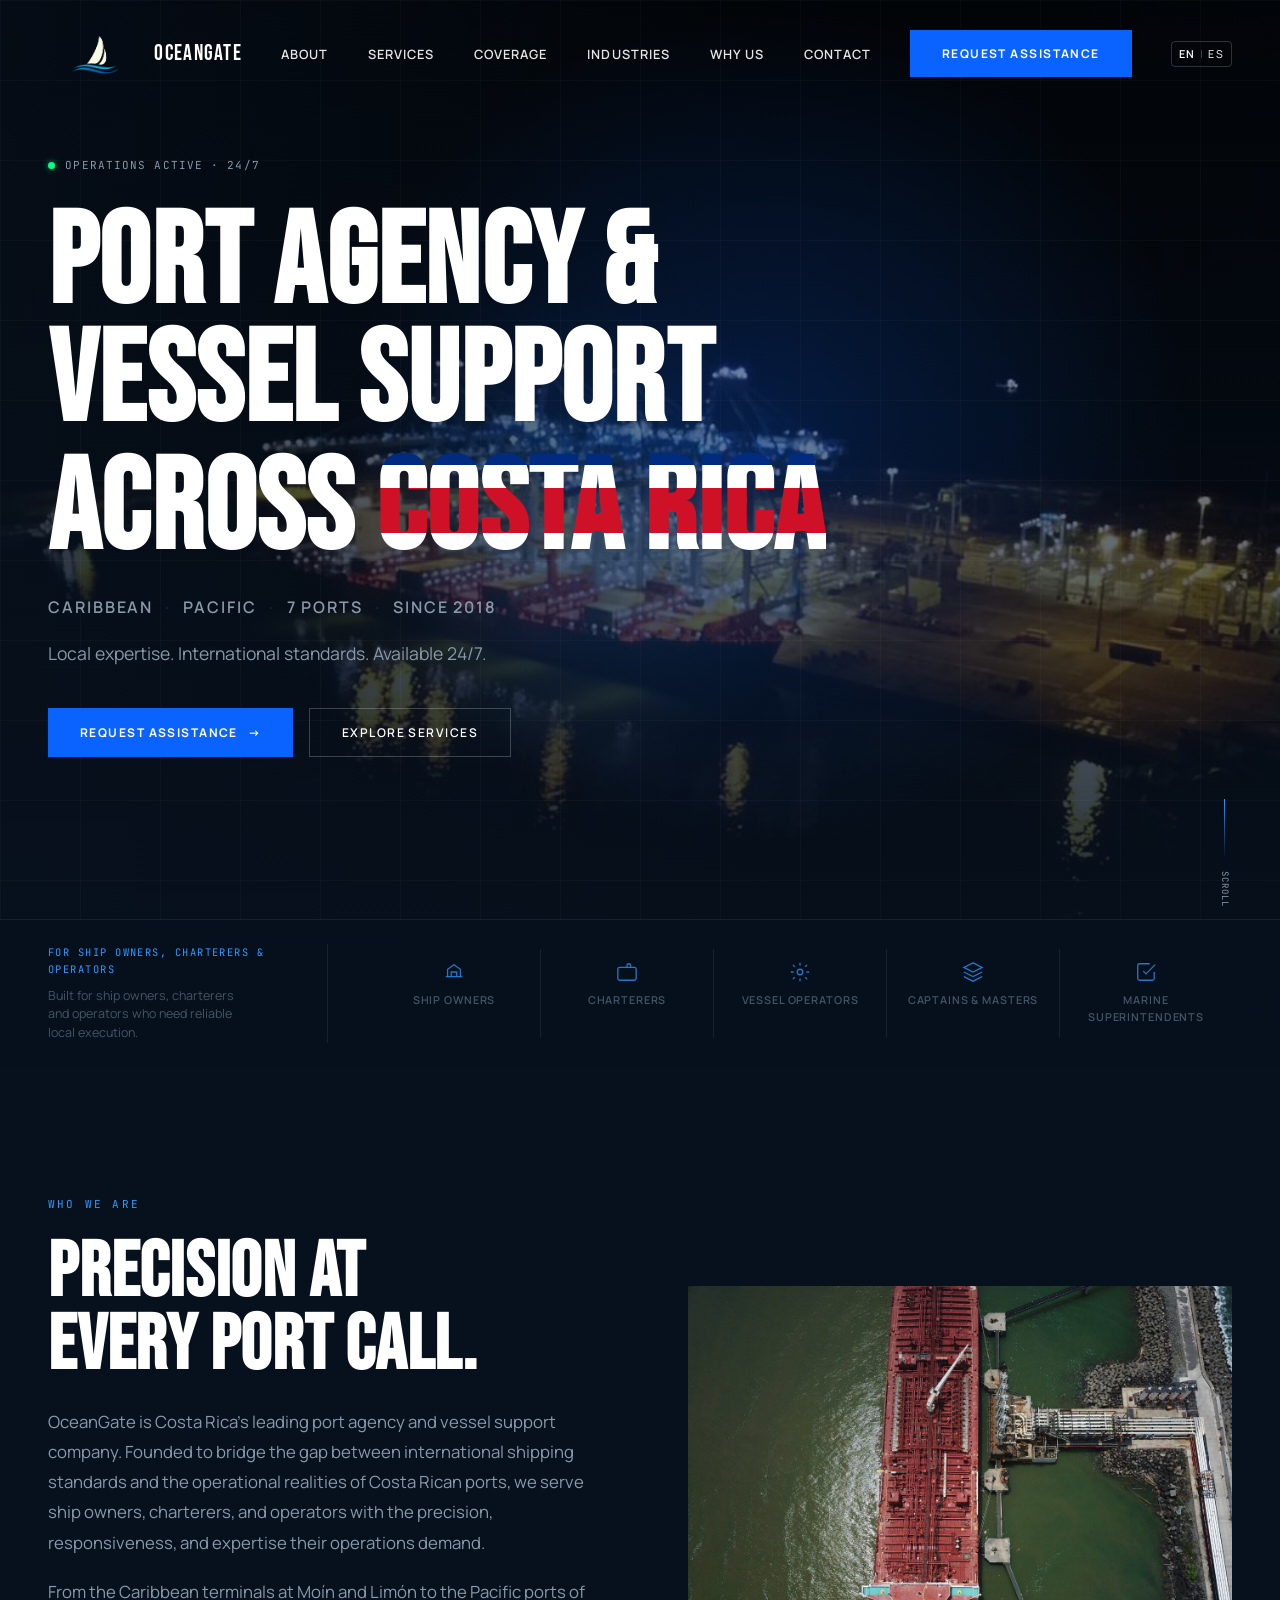
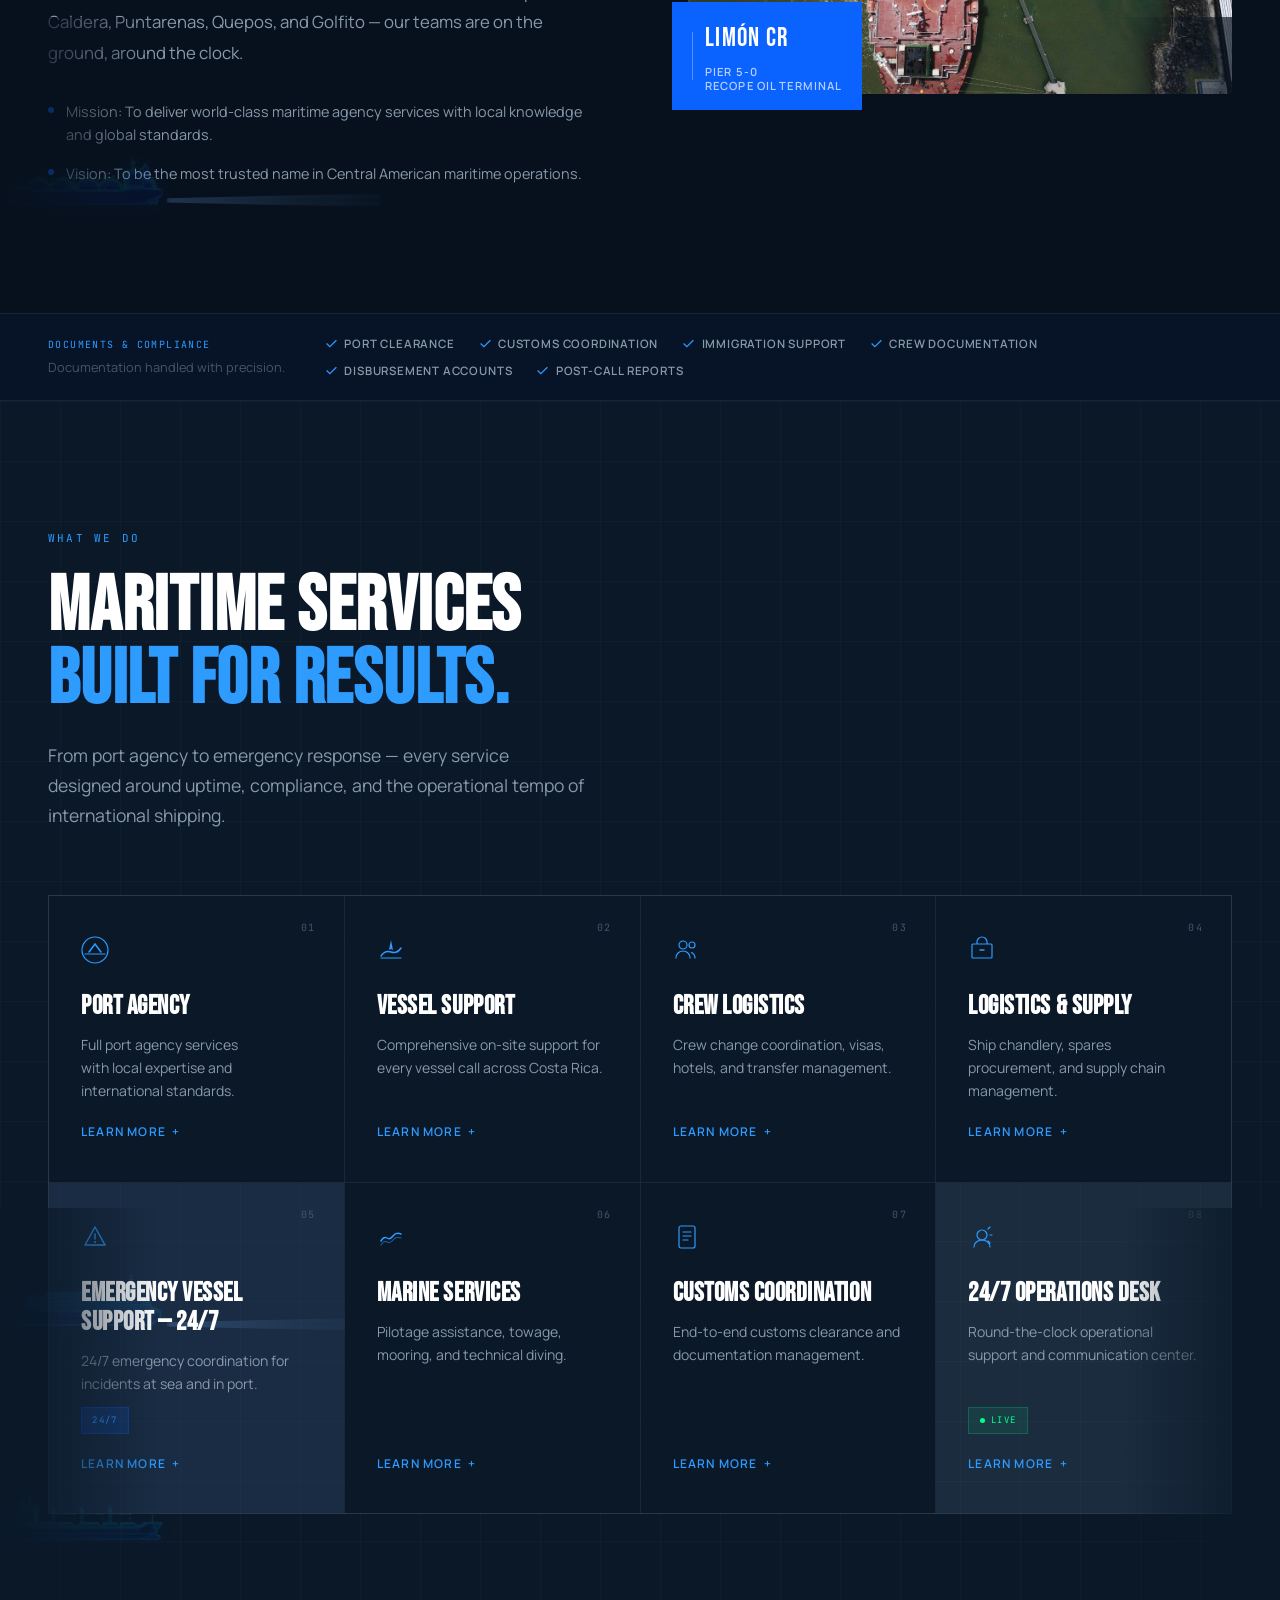
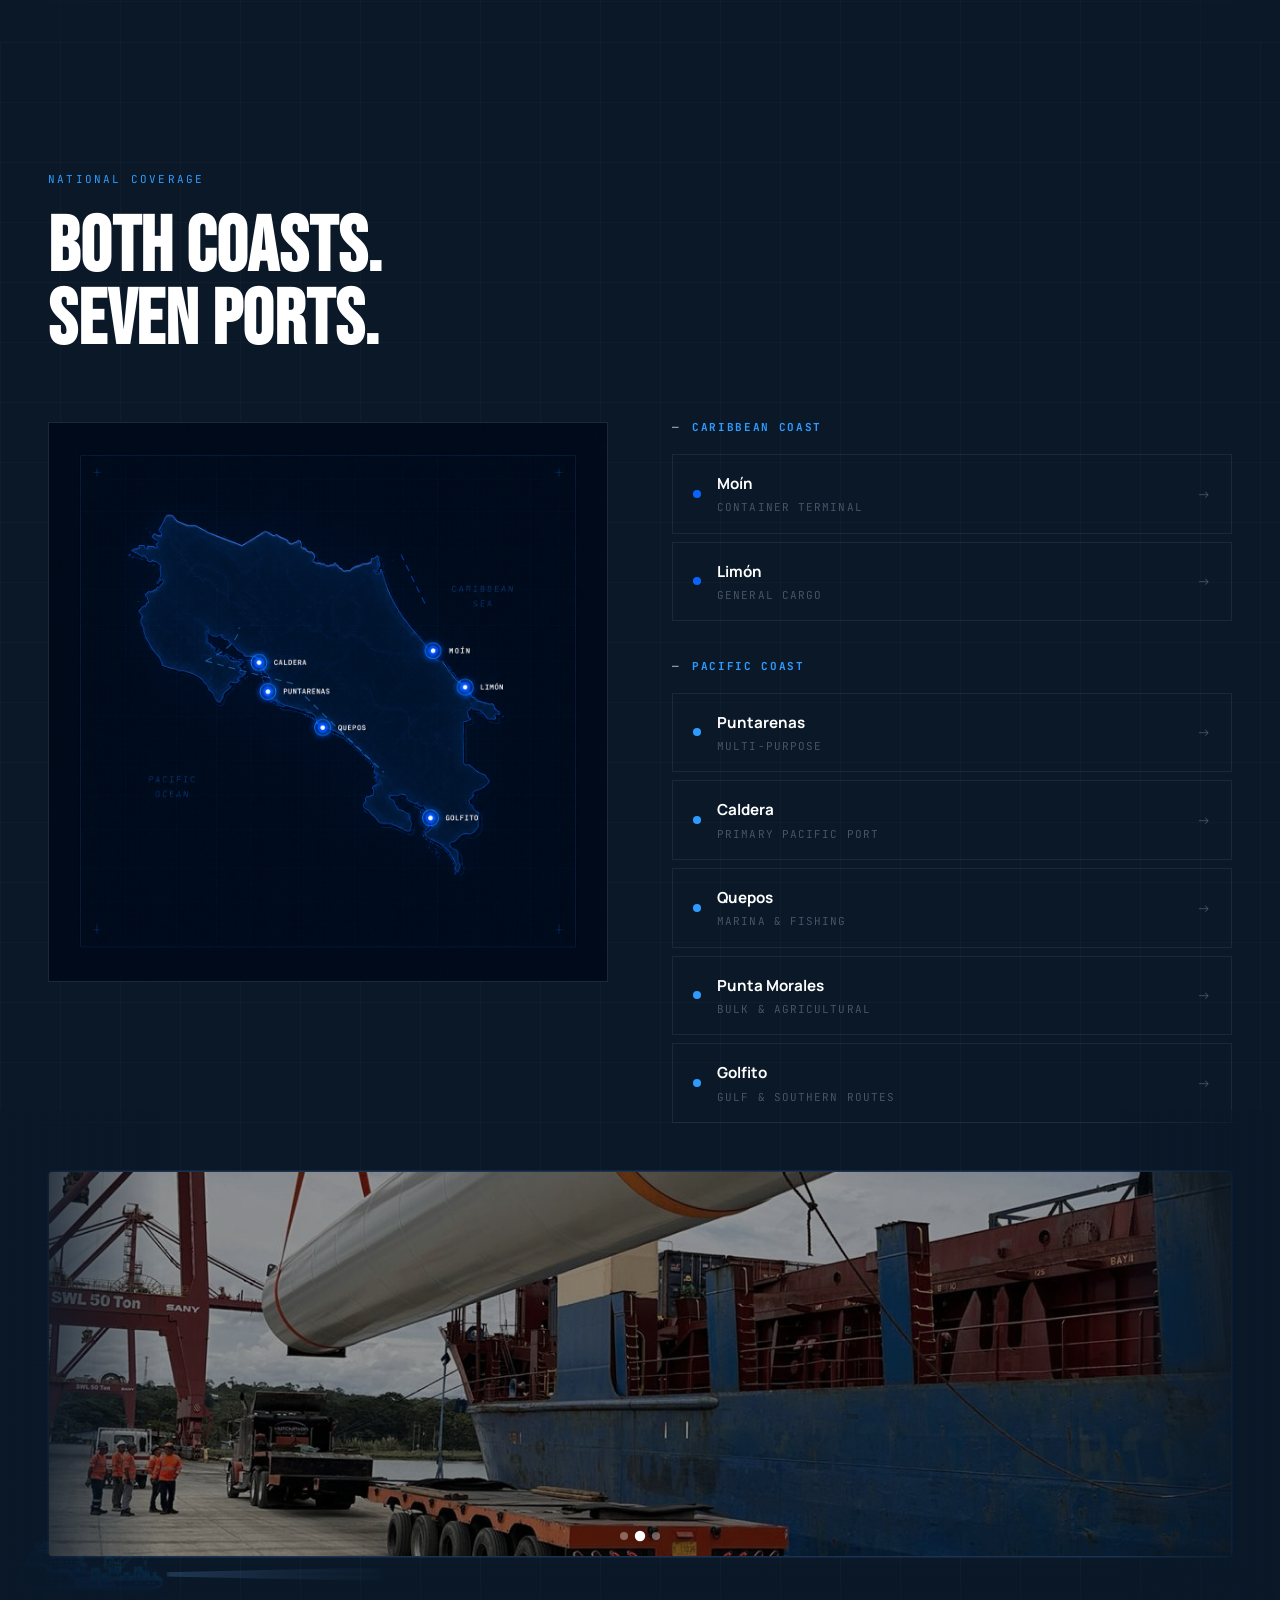
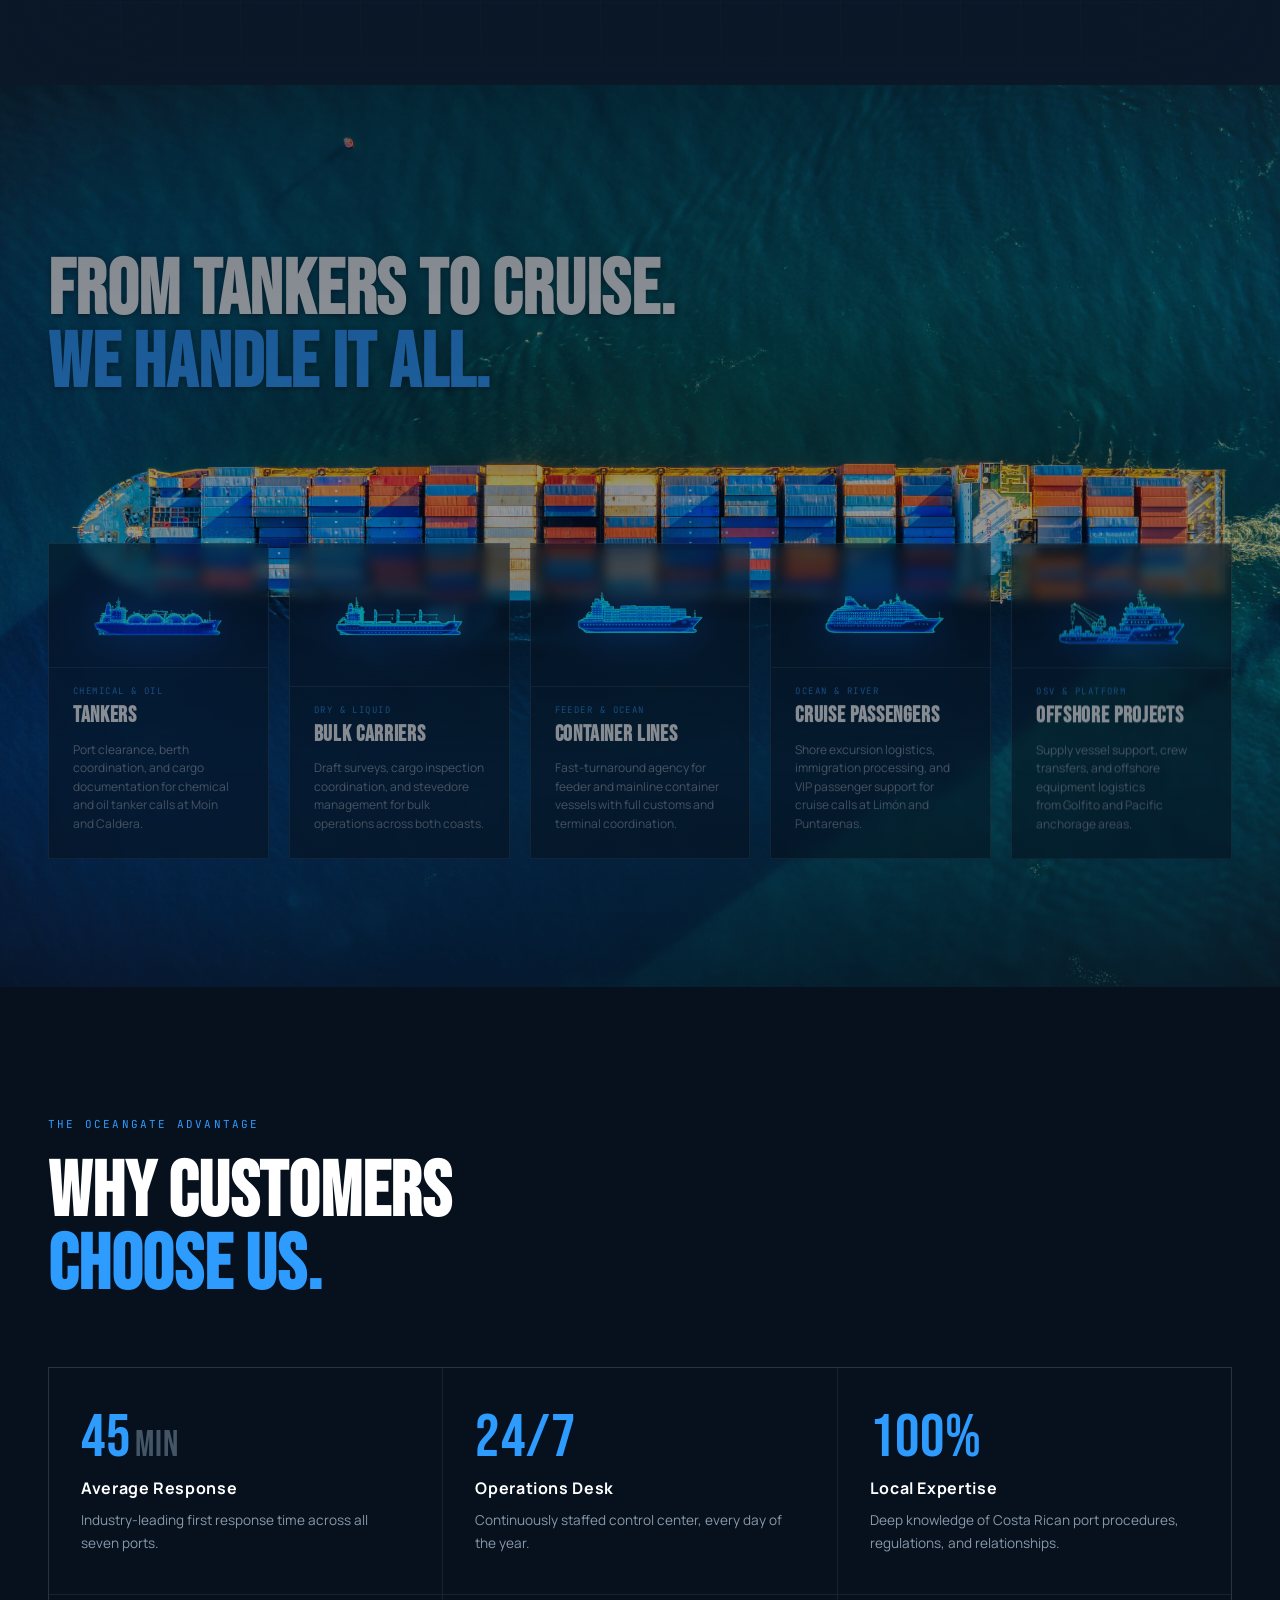
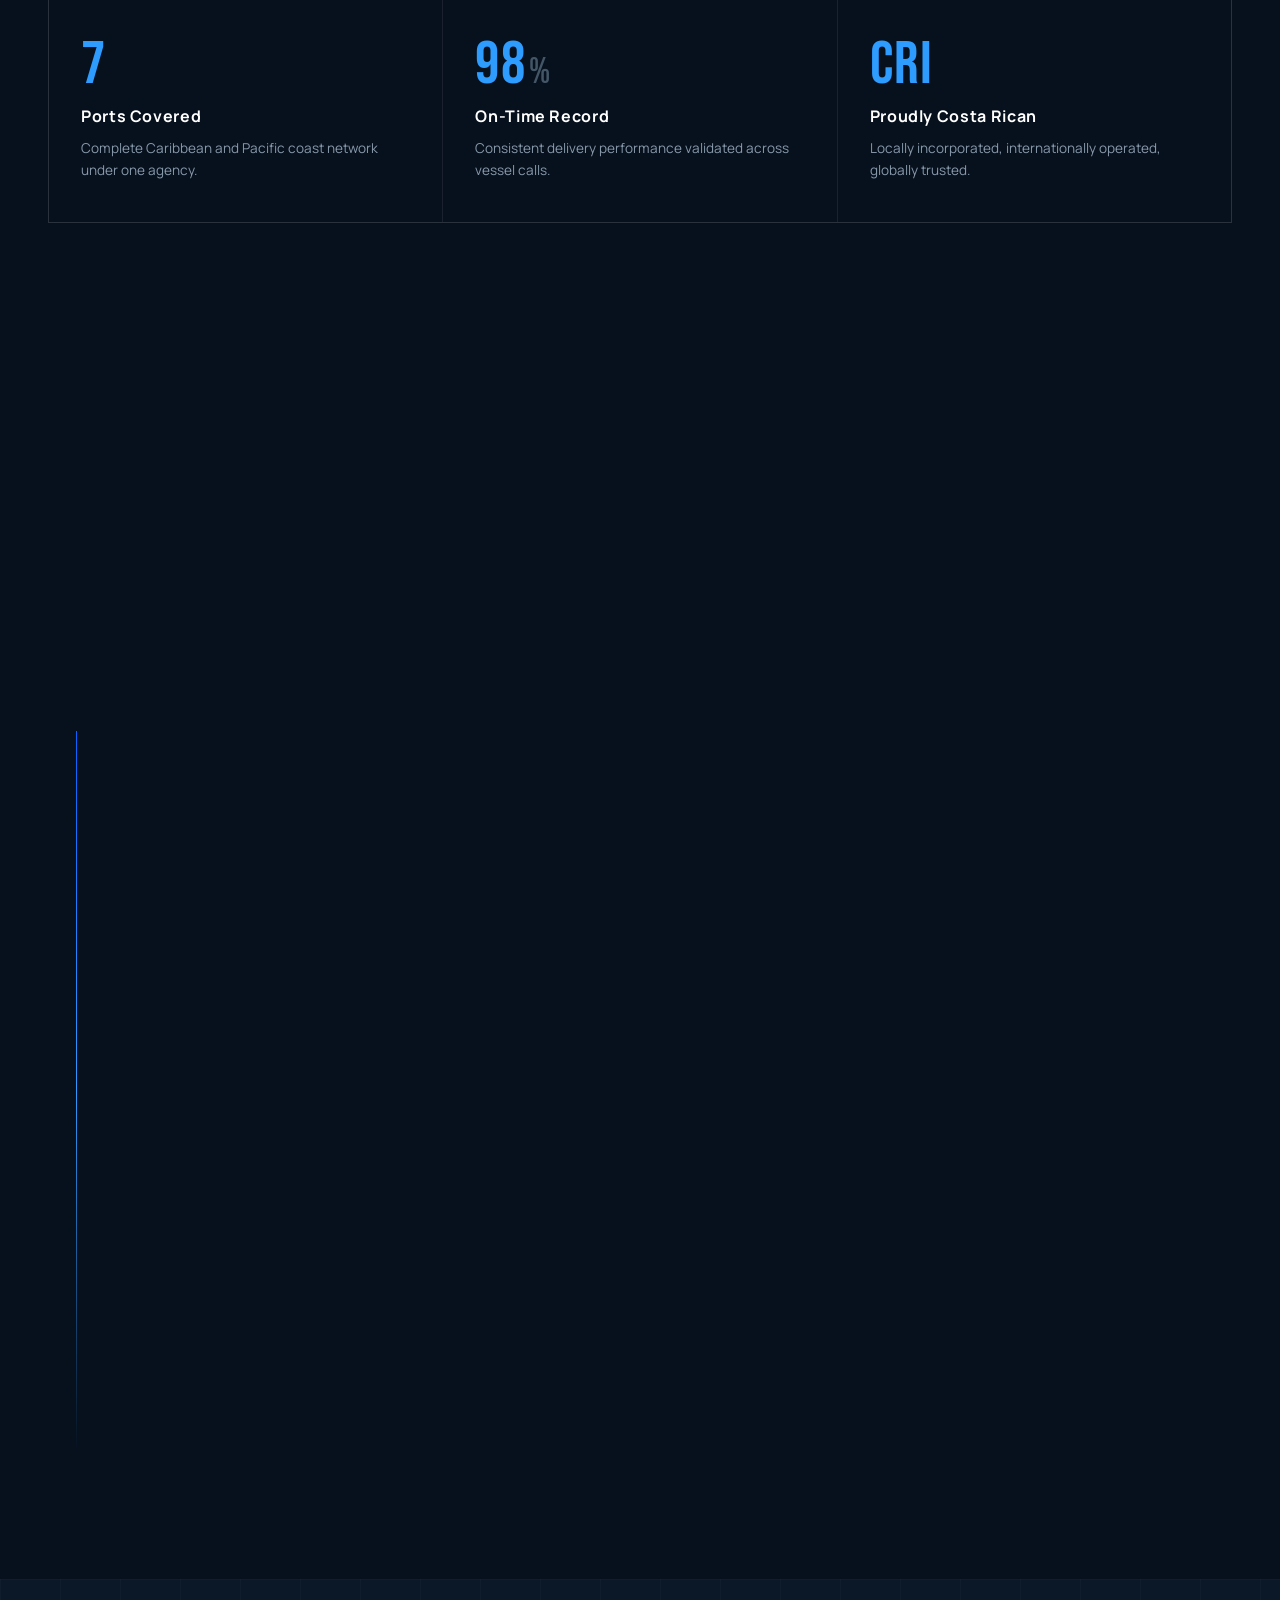
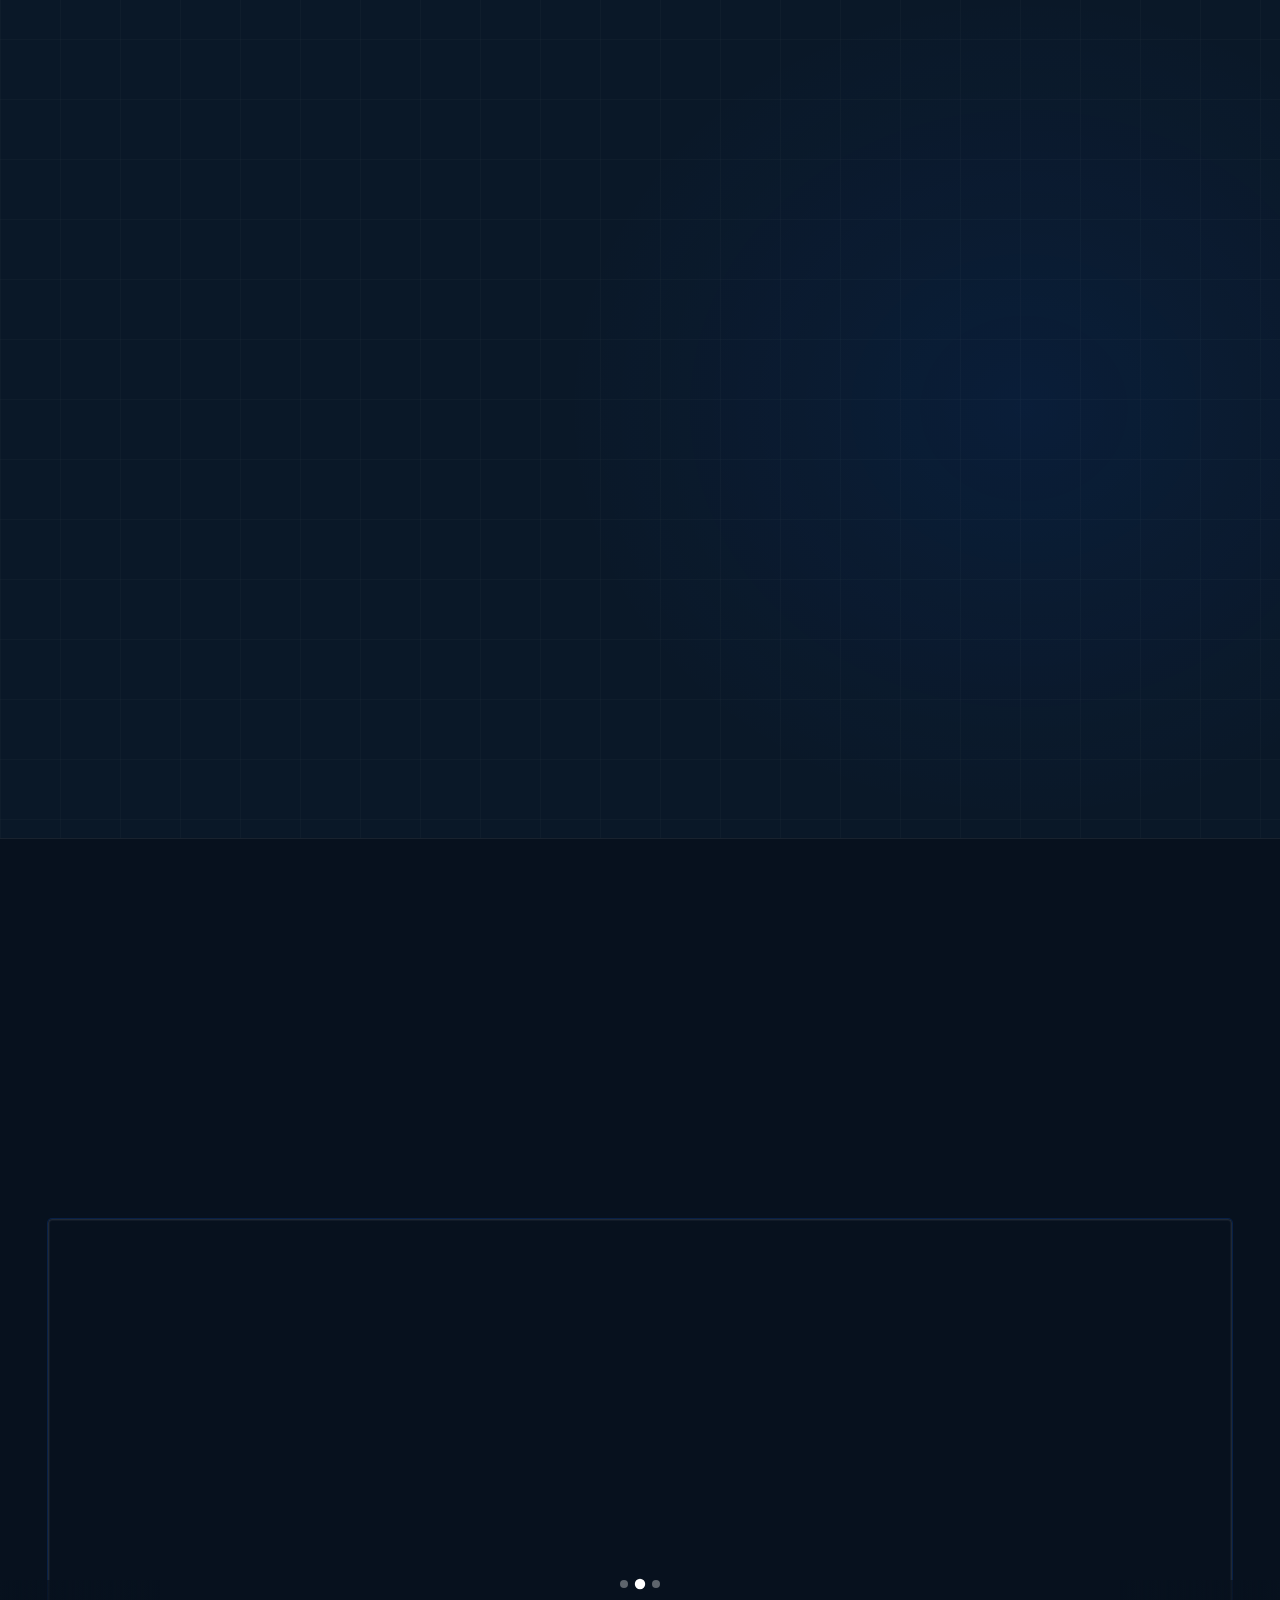
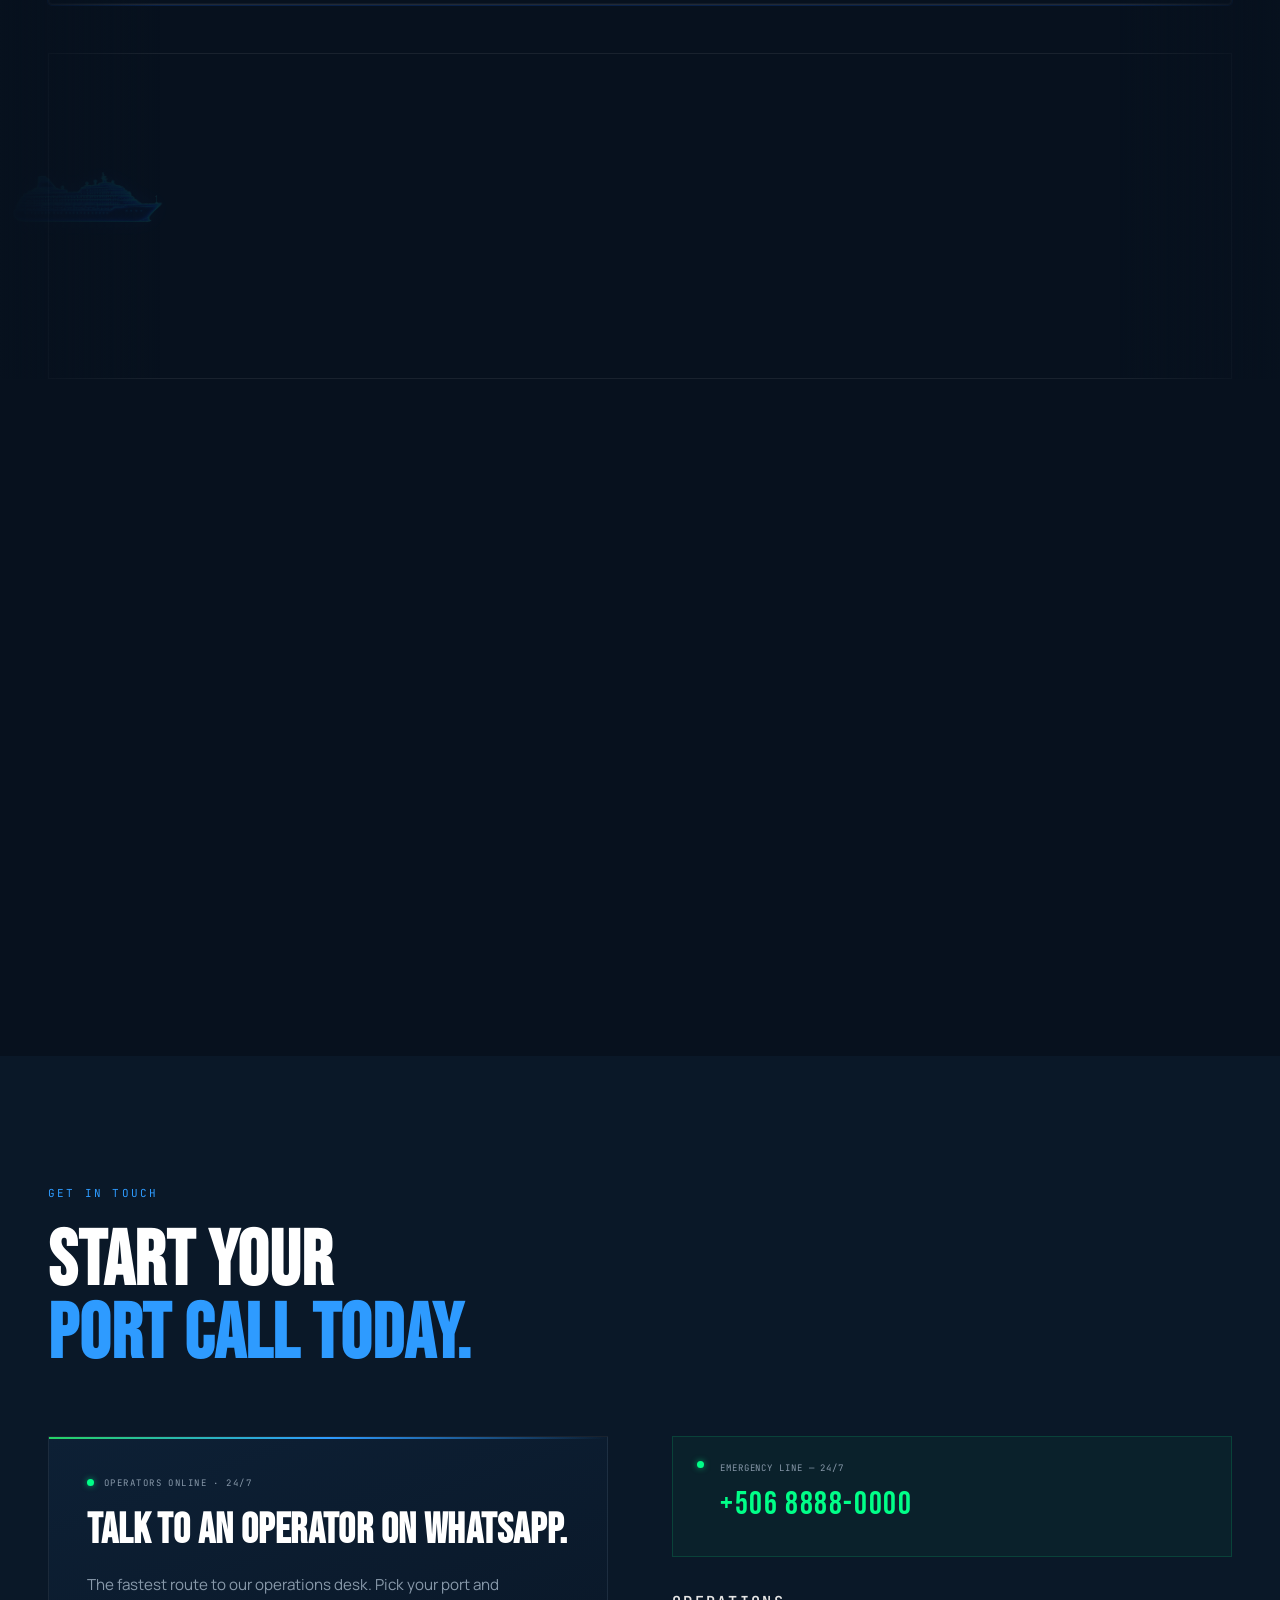
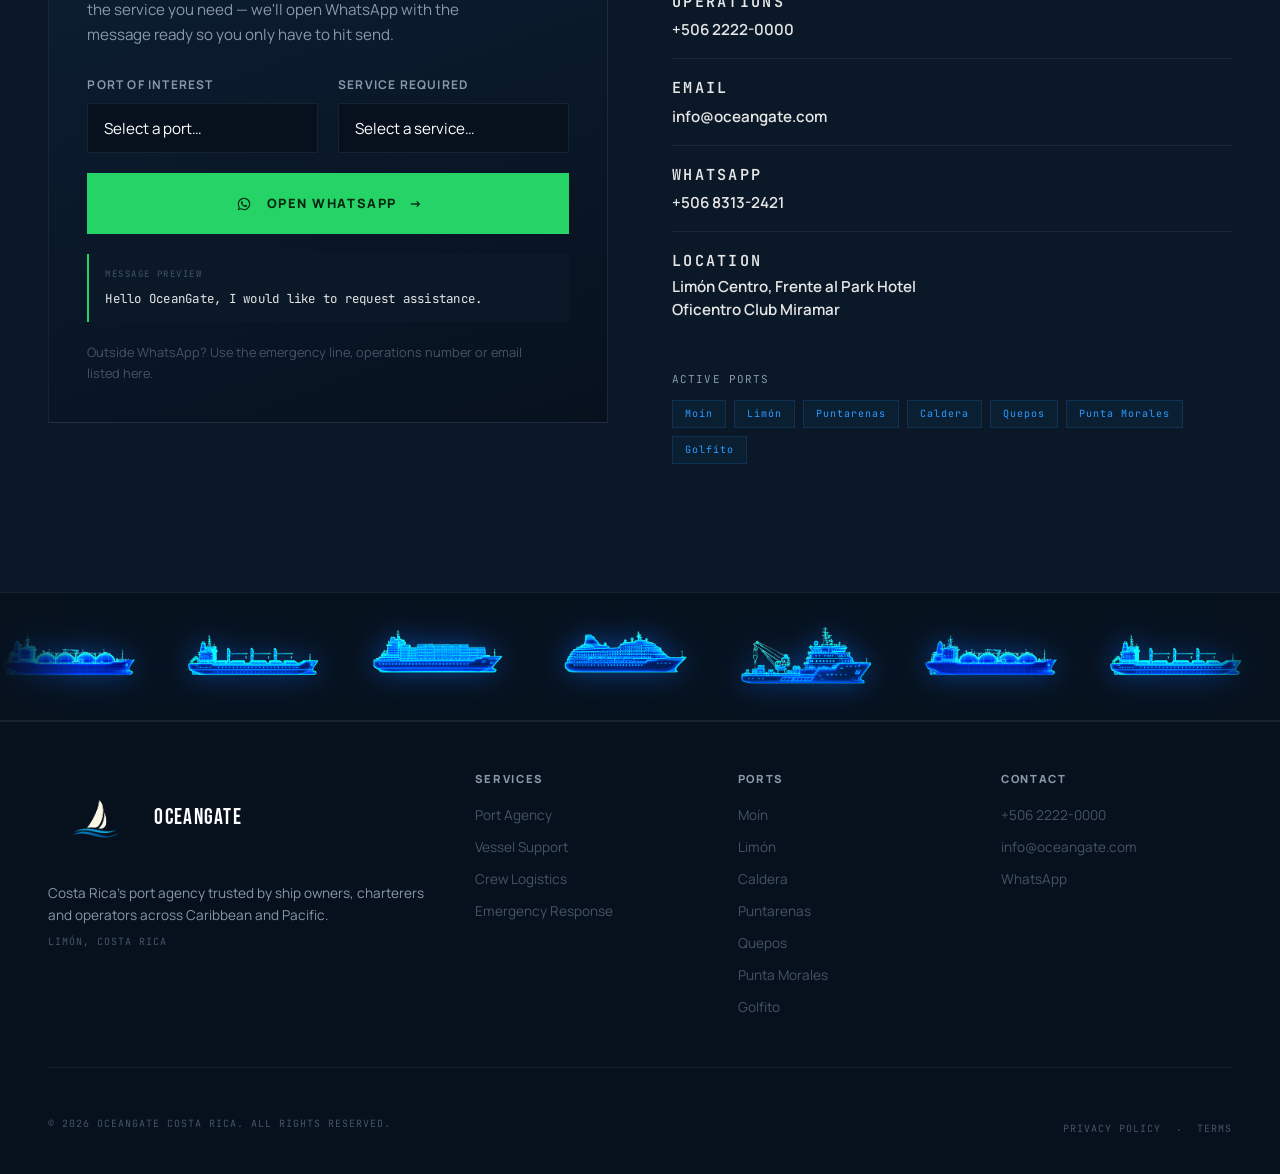
==== commit 4ec9311f: "Contacto: sustituye el formulario simulado por un canal de WhatsApp real El formulario mostraba "Sen" ====
--- a/index.html
+++ b/index.html
@@ -891,67 +891,61 @@
           <h2 class="section-title" data-i18n-html="con.title">Start your<br /><em>port call today.</em></h2>
         </div>
         <div class="contact-layout">
-          <form class="contact-form" id="contact-form" novalidate aria-label="Contact form">
-            <div class="form-row">
+          <div class="contact-wa" data-reveal="fade">
+            <div class="contact-wa-head">
+              <span class="live-dot" aria-hidden="true"></span>
+              <span class="mono" data-i18n="wa.status">Operators online · 24/7</span>
+            </div>
+
+            <h3 class="contact-wa-title" data-i18n="wa.title">Talk to an operator on WhatsApp.</h3>
+            <p class="contact-wa-body" data-i18n="wa.body">The fastest route to our operations desk. Pick your port and the service you need — we'll open WhatsApp with the message ready so you only have to hit send.</p>
+
+            <div class="contact-wa-picker">
               <div class="form-group">
-                <label for="f-name" data-i18n="con.f.name">Full Name *</label>
-                <input type="text" id="f-name" name="name" required autocomplete="name" placeholder="Capt. John Smith" data-i18n-placeholder="con.ph.name" />
+                <label for="f-port" data-i18n="con.f.port">Port of Interest</label>
+                <select id="f-port" name="port">
+                  <option value="" data-i18n="con.ph.port">Select a port…</option>
+                  <option value="Moín" data-i18n="opt.port.moin">Moín (Caribbean)</option>
+                  <option value="Limón" data-i18n="opt.port.limon">Limón (Caribbean)</option>
+                  <option value="Puntarenas" data-i18n="opt.port.puntarenas">Puntarenas (Pacific)</option>
+                  <option value="Caldera" data-i18n="opt.port.caldera">Caldera (Pacific)</option>
+                  <option value="Quepos" data-i18n="opt.port.quepos">Quepos (Pacific)</option>
+                  <option value="Punta Morales" data-i18n="opt.port.punta-morales">Punta Morales (Pacific)</option>
+                  <option value="Golfito" data-i18n="opt.port.golfito">Golfito (Pacific)</option>
+                </select>
               </div>
               <div class="form-group">
-                <label for="f-company" data-i18n="con.f.company">Company</label>
-                <input type="text" id="f-company" name="company" autocomplete="organization" placeholder="Shipping Co. Ltd." data-i18n-placeholder="con.ph.company" />
-              </div>
-            </div>
-            <div class="form-row">
-              <div class="form-group">
-                <label for="f-email" data-i18n="con.f.email">Email *</label>
-                <input type="email" id="f-email" name="email" required autocomplete="email" placeholder="ops@yourcompany.com" data-i18n-placeholder="con.ph.email" />
-              </div>
-              <div class="form-group">
-                <label for="f-vessel" data-i18n="con.f.vessel">Vessel Name</label>
-                <input type="text" id="f-vessel" name="vessel" placeholder="MV Example" data-i18n-placeholder="con.ph.vessel" />
-              </div>
-            </div>
-            <div class="form-group">
-              <label for="f-port" data-i18n="con.f.port">Port of Interest</label>
-              <select id="f-port" name="port">
-                <option value="" data-i18n="con.ph.port">Select a port…</option>
-                <option value="moin">Moín (Caribbean)</option>
-                <option value="limon">Limón (Caribbean)</option>
-                <option value="puntarenas">Puntarenas (Pacific)</option>
-                <option value="caldera">Caldera (Pacific)</option>
-                <option value="quepos">Quepos (Pacific)</option>
-                <option value="punta-morales">Punta Morales (Pacific)</option>
-                <option value="golfito">Golfito (Pacific)</option>
-              </select>
-            </div>
-            <div class="form-group">
-              <label for="f-service" data-i18n="con.f.service">Service Required</label>
-              <select id="f-service" name="service">
-                <option value="" data-i18n="con.ph.service">Select a service…</option>
-                <option>Port Agency</option>
-                <option>Vessel Support</option>
-                <option>Crew Logistics</option>
-                <option>Logistics &amp; Supply</option>
-                <option>Emergency Response</option>
-                <option>Marine Services</option>
-                <option>Customs Coordination</option>
-                <option>24/7 Operations Desk</option>
-              </select>
-            </div>
-            <div class="form-group">
-              <label for="f-message" data-i18n="con.f.msg">Message *</label>
-              <textarea id="f-message" name="message" required rows="5" placeholder="Vessel ETA, port requirements, or any operational question…" data-i18n-placeholder="con.ph.msg"></textarea>
-            </div>
-            <button type="submit" class="btn-primary form-submit" id="form-submit">
-              <span class="form-submit-text" data-i18n="con.submit">Send Request</span>
-              <span class="form-submit-sending" aria-hidden="true" data-i18n="con.sending">Sending…</span>
-              <span class="form-submit-done" aria-hidden="true">
-                <svg width="18" height="18" viewBox="0 0 18 18" fill="none"><path d="M3 9l5 5 7-9" stroke="currentColor" stroke-width="2" stroke-linecap="round" stroke-linejoin="round"/></svg>
-                Sent!
-              </span>
-            </button>
-          </form>
+                <label for="f-service" data-i18n="con.f.service">Service Required</label>
+                <select id="f-service" name="service">
+                  <option value="" data-i18n="con.ph.service">Select a service…</option>
+                  <option value="Port Agency" data-i18n="opt.svc.agency">Port Agency</option>
+                  <option value="Vessel Support" data-i18n="opt.svc.vessel">Vessel Support</option>
+                  <option value="Crew Logistics" data-i18n="opt.svc.crew">Crew Logistics</option>
+                  <option value="Logistics &amp; Supply" data-i18n="opt.svc.supply">Logistics &amp; Supply</option>
+                  <option value="Emergency Response" data-i18n="opt.svc.emergency">Emergency Response</option>
+                  <option value="Marine Services" data-i18n="opt.svc.marine">Marine Services</option>
+                  <option value="Customs Coordination" data-i18n="opt.svc.customs">Customs Coordination</option>
+                  <option value="24/7 Operations Desk" data-i18n="opt.svc.desk">24/7 Operations Desk</option>
+                </select>
+              </div>
+            </div>
+
+            <a href="https://wa.me/50683132421" id="wa-cta" class="contact-wa-cta"
+               target="_blank" rel="noopener noreferrer">
+              <svg viewBox="0 0 32 32" fill="none" aria-hidden="true" class="contact-wa-cta-icon">
+                <path d="M22.5 9.5A8.96 8.96 0 0016 7C11.03 7 7 11.03 7 16c0 1.59.42 3.13 1.2 4.5L7 25l4.63-1.21A8.97 8.97 0 0016 25c4.97 0 9-4.03 9-9a8.96 8.96 0 00-2.5-6.5zm-6.5 13.84c-1.35 0-2.67-.36-3.82-1.04l-.27-.16-2.75.72.73-2.68-.18-.28A7.44 7.44 0 018.56 16C8.56 11.9 11.9 8.56 16 8.56c2 0 3.87.78 5.28 2.18A7.41 7.41 0 0123.44 16c0 4.1-3.34 7.34-7.44 7.34zm4.08-5.5c-.22-.11-1.32-.65-1.52-.72-.2-.08-.35-.11-.5.11-.15.22-.58.72-.71.87-.13.15-.26.17-.48.06-.22-.11-.94-.35-1.79-1.1-.66-.59-1.11-1.32-1.24-1.54-.13-.22-.01-.34.1-.45.1-.1.22-.26.33-.39.11-.13.15-.22.22-.37.08-.15.04-.28-.02-.39-.06-.11-.5-1.2-.68-1.64-.18-.43-.36-.37-.5-.38h-.43c-.15 0-.39.06-.6.28-.2.22-.78.76-.78 1.86s.8 2.16.91 2.31c.11.15 1.58 2.41 3.83 3.38.54.23.95.37 1.28.47.54.17 1.03.15 1.41.09.43-.07 1.32-.54 1.5-1.06.19-.52.19-.97.13-1.06-.06-.09-.2-.15-.43-.26z" fill="currentColor"/>
+              </svg>
+              <span data-i18n="wa.cta">Open WhatsApp</span>
+              <span aria-hidden="true" class="contact-wa-cta-arrow">→</span>
+            </a>
+
+            <p class="contact-wa-preview mono" aria-live="polite">
+              <span class="contact-wa-preview-label" data-i18n="wa.preview">Message preview</span>
+              <span id="wa-preview-text"></span>
+            </p>
+
+            <p class="contact-wa-alt" data-i18n="wa.alt">Outside WhatsApp? Use the emergency line, operations number or email listed here.</p>
+          </div>
 
           <div class="contact-info" data-reveal="fade">
             <div class="contact-emergency">
--- a/styles.css
+++ b/styles.css
@@ -1903,15 +1903,114 @@
   align-items: start;
 }
 
-.contact-form {
+/* ── WhatsApp contact panel ──────────────────────────── */
+.contact-wa {
+  position: relative;
   display: flex;
   flex-direction: column;
   gap: 1.25rem;
-}
-.form-row {
+  padding: clamp(1.75rem, 3vw, 2.5rem);
+  background: linear-gradient(160deg, var(--navy-3) 0%, var(--navy) 100%);
+  border: 1px solid var(--line);
+  overflow: hidden;
+}
+.contact-wa::before {
+  content: "";
+  position: absolute;
+  inset: 0 0 auto 0;
+  height: 2px;
+  background: linear-gradient(90deg, #25D366, var(--electric), transparent);
+}
+.contact-wa-head {
+  display: flex;
+  align-items: center;
+  gap: .6rem;
+}
+.contact-wa-head .mono {
+  font-size: 9px;
+  letter-spacing: .16em;
+  text-transform: uppercase;
+  color: var(--gray-mid);
+}
+.contact-wa-title {
+  font-family: var(--display);
+  font-size: clamp(1.9rem, 4vw, 2.6rem);
+  line-height: 1;
+  letter-spacing: .01em;
+  color: var(--white);
+}
+.contact-wa-body {
+  font-size: .95rem;
+  line-height: 1.65;
+  color: var(--gray-mid);
+  max-width: 46ch;
+}
+.contact-wa-picker {
   display: grid;
   gap: 1.25rem;
-}
+  padding-top: .5rem;
+}
+
+/* CTA */
+.contact-wa-cta {
+  display: inline-flex;
+  align-items: center;
+  justify-content: center;
+  gap: .75rem;
+  width: 100%;
+  padding: 1.15rem 2rem;
+  background: #25D366;
+  color: #062611;
+  font-family: var(--sans);
+  font-size: .8rem;
+  font-weight: 800;
+  letter-spacing: .12em;
+  text-transform: uppercase;
+  border: 1px solid transparent;
+  transition: background .25s var(--ease-out), transform .25s var(--ease-out), box-shadow .25s;
+}
+.contact-wa-cta:hover,
+.contact-wa-cta:focus-visible {
+  background: #1FBE5A;
+  transform: translateY(-2px);
+  box-shadow: 0 12px 32px rgba(37,211,102,.28);
+}
+.contact-wa-cta-icon { width: 22px; height: 22px; flex: none; }
+.contact-wa-cta-arrow { transition: transform .25s var(--ease-out); }
+.contact-wa-cta:hover .contact-wa-cta-arrow { transform: translateX(4px); }
+
+/* Message preview */
+.contact-wa-preview {
+  display: flex;
+  flex-direction: column;
+  gap: .4rem;
+  padding: .9rem 1rem;
+  background: var(--navy-2);
+  border-left: 2px solid #25D366;
+  font-size: .78rem;
+  line-height: 1.55;
+  letter-spacing: .02em;
+  /* Reads as an actual message, so override the shouty .mono casing. */
+  text-transform: none;
+  color: var(--gray-light);
+}
+.contact-wa-preview-label {
+  font-size: 9px;
+  letter-spacing: .16em;
+  text-transform: uppercase;
+  color: var(--gray-dim);
+}
+.contact-wa-preview #wa-preview-text { color: var(--gray-light); }
+.contact-wa-alt {
+  font-size: .8rem;
+  line-height: 1.6;
+  color: var(--gray-dim);
+}
+
+@media (min-width: 540px) {
+  .contact-wa-picker { grid-template-columns: repeat(2, 1fr); }
+}
+
 .form-group {
   display: flex;
   flex-direction: column;
@@ -1951,12 +2050,6 @@
 .form-group select option { background: var(--navy-2); color: var(--white); }
 .form-group textarea { resize: vertical; min-height: 120px; }
 
-.form-submit { width: 100%; justify-content: center; font-size: .8rem; letter-spacing: .12em; padding: 1.1rem 2rem; }
-.form-submit-sending, .form-submit-done { display: none; }
-.form-submit.is-sending .form-submit-text { display: none; }
-.form-submit.is-sending .form-submit-sending { display: inline; }
-.form-submit.is-done .form-submit-text { display: none; }
-.form-submit.is-done .form-submit-done { display: inline-flex; align-items: center; gap: .5rem; }
 
 .contact-emergency {
   display: flex;
@@ -2108,7 +2201,6 @@
 /* 540px+ */
 @media (min-width: 540px) {
   .industries-grid { grid-template-columns: repeat(3, 1fr); }
-  .form-row { grid-template-columns: repeat(2, 1fr); }
 }
 
 /* 720px+ */
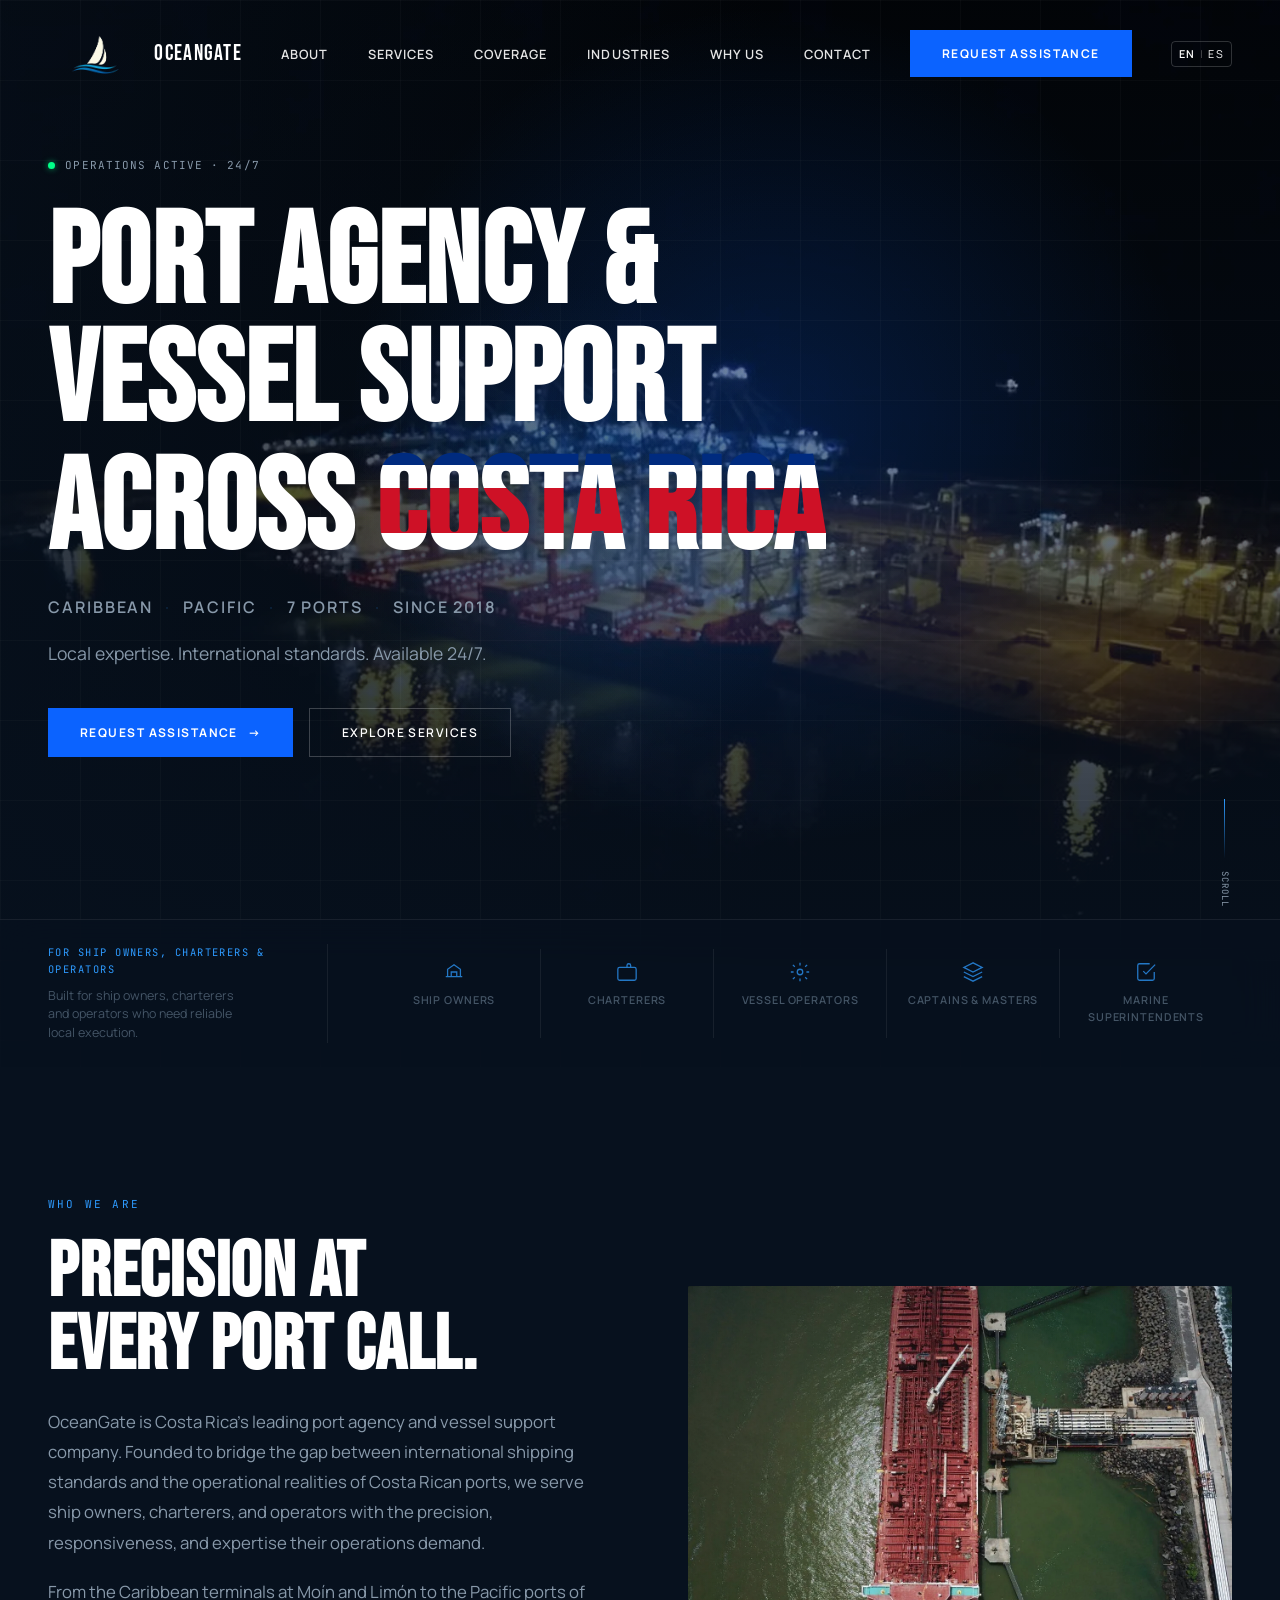
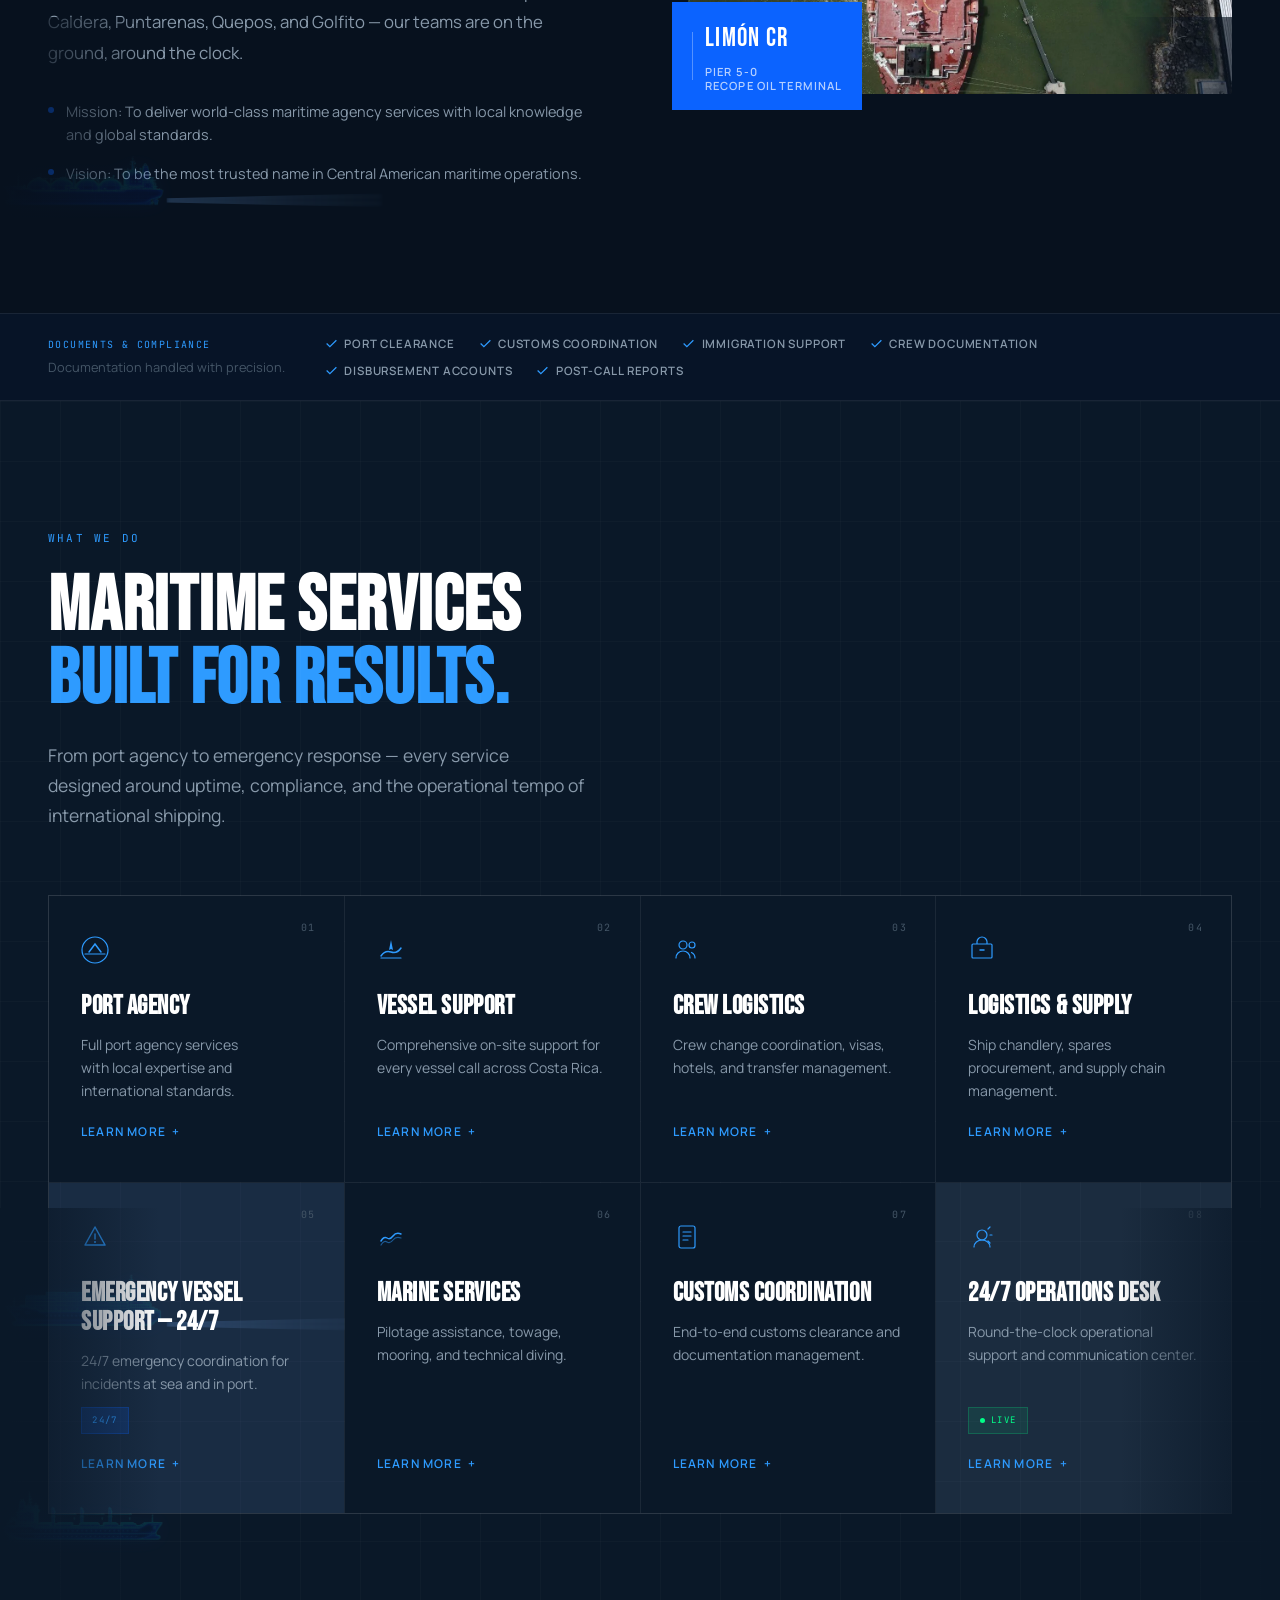
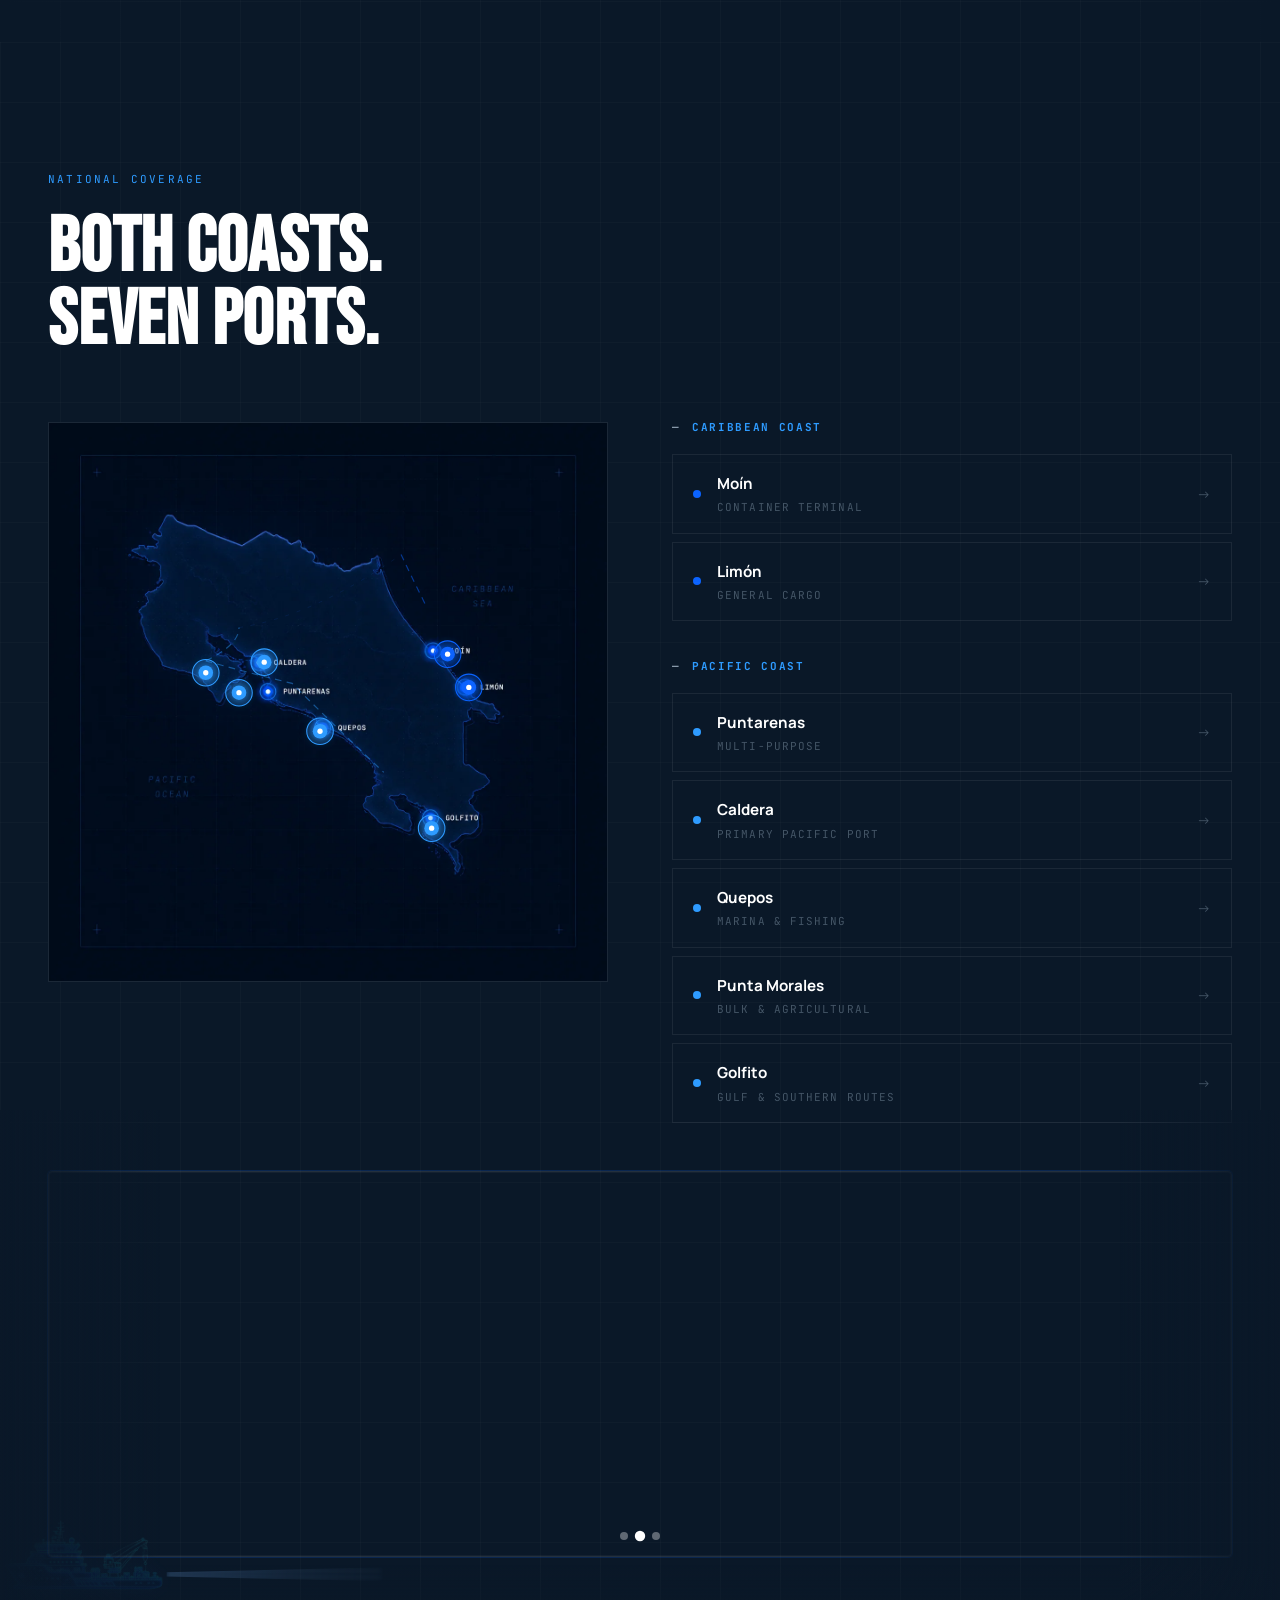
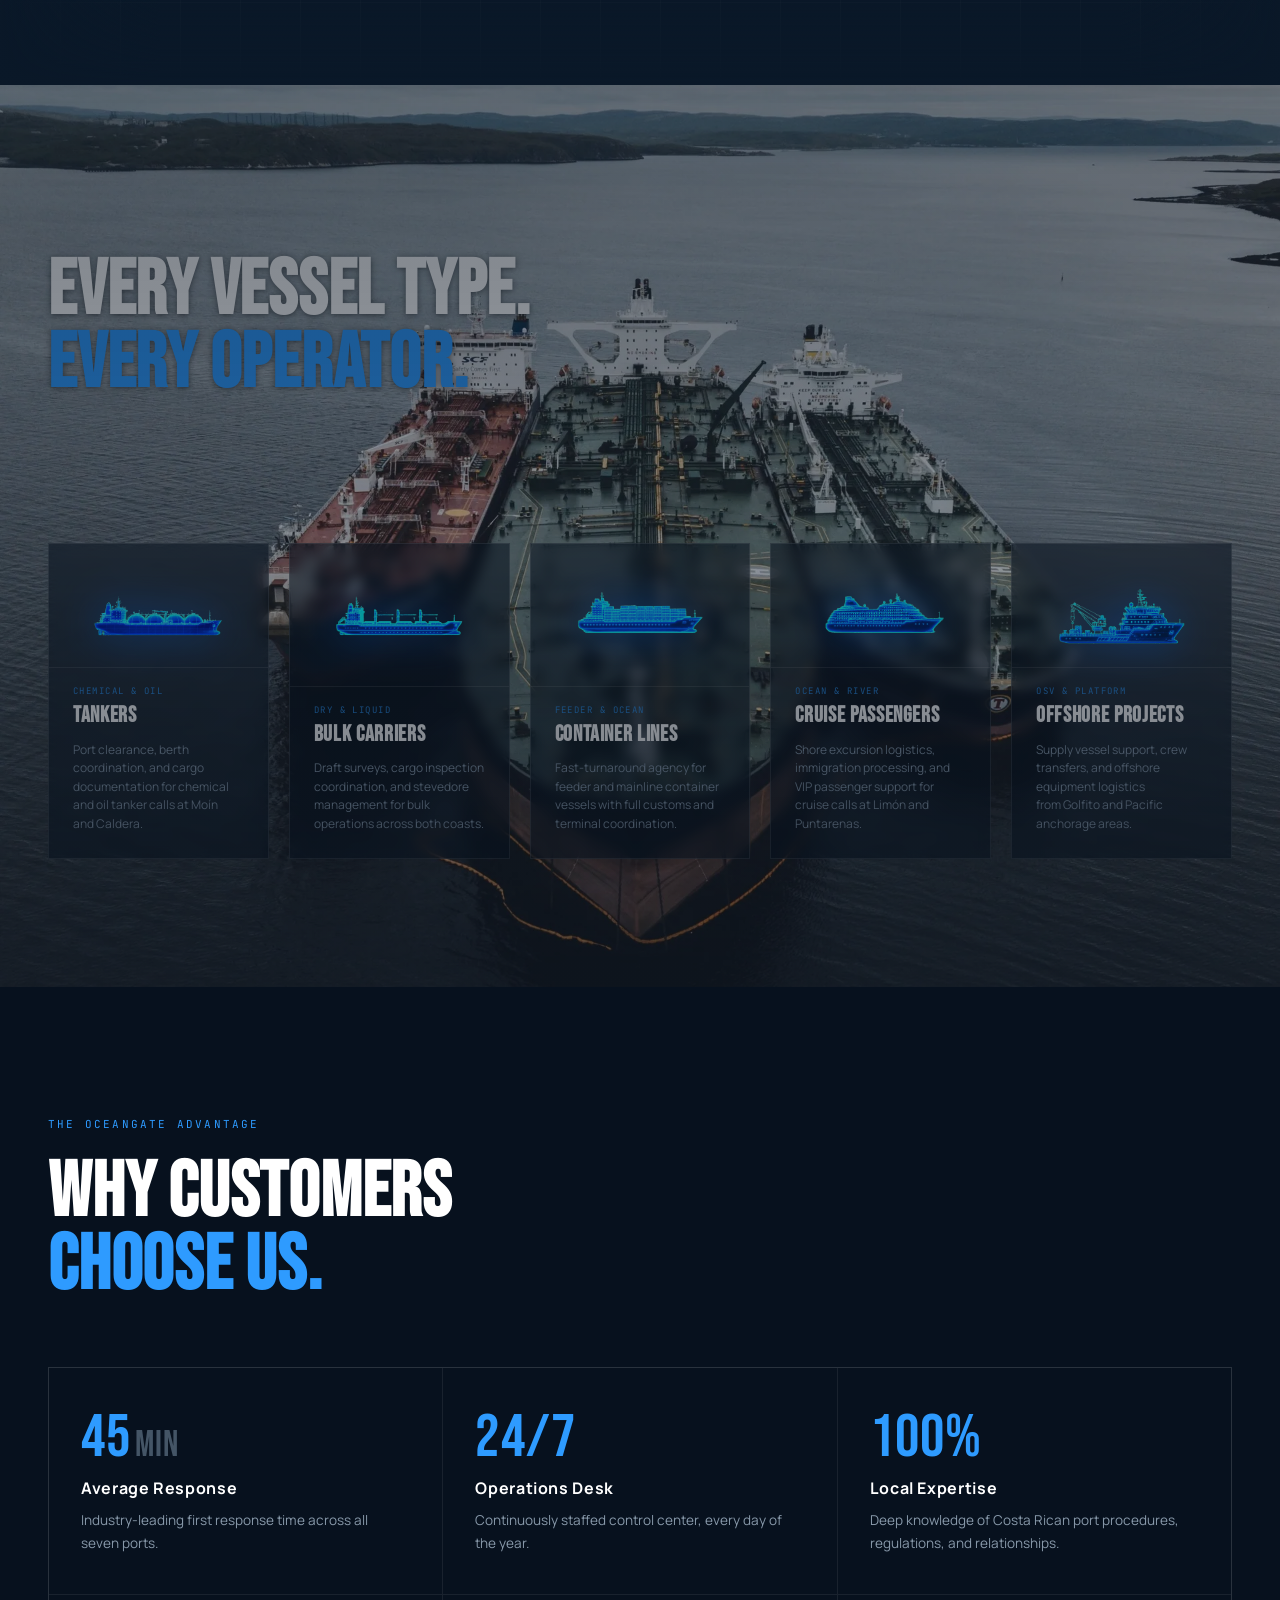
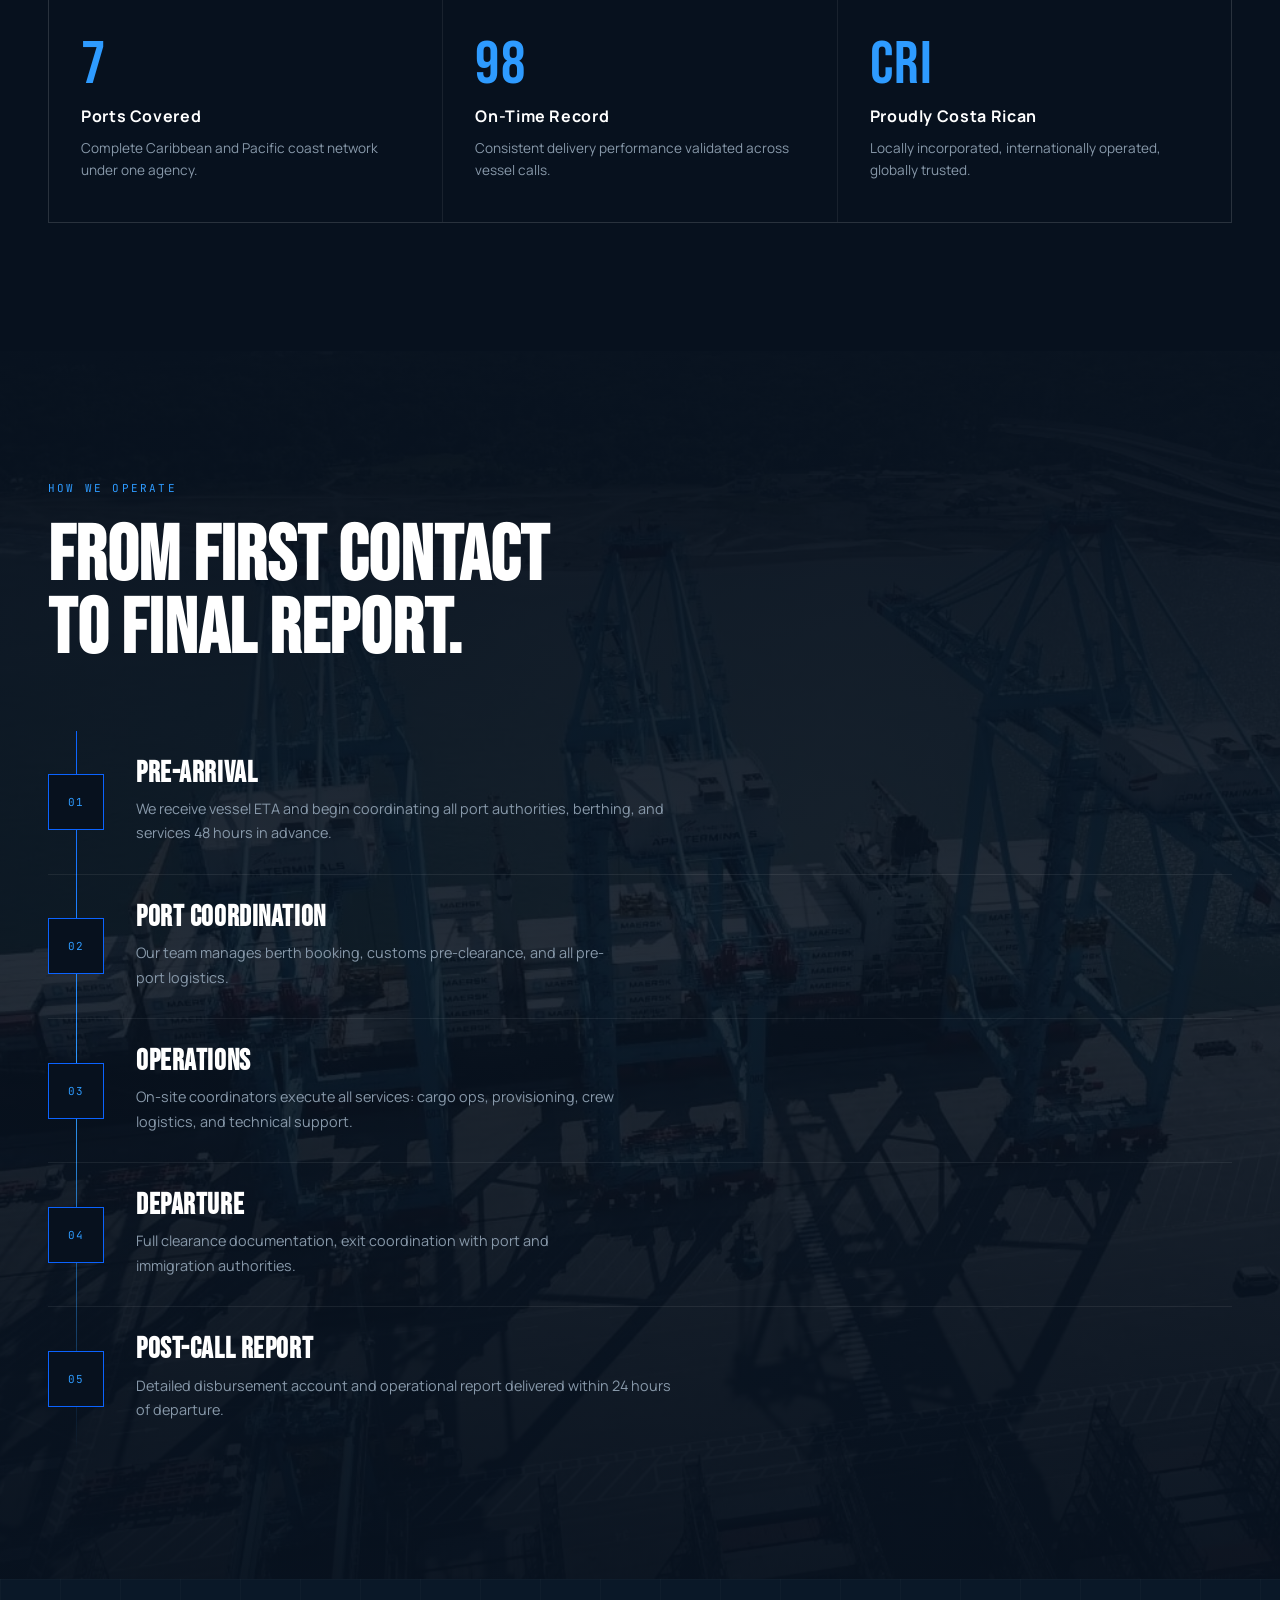
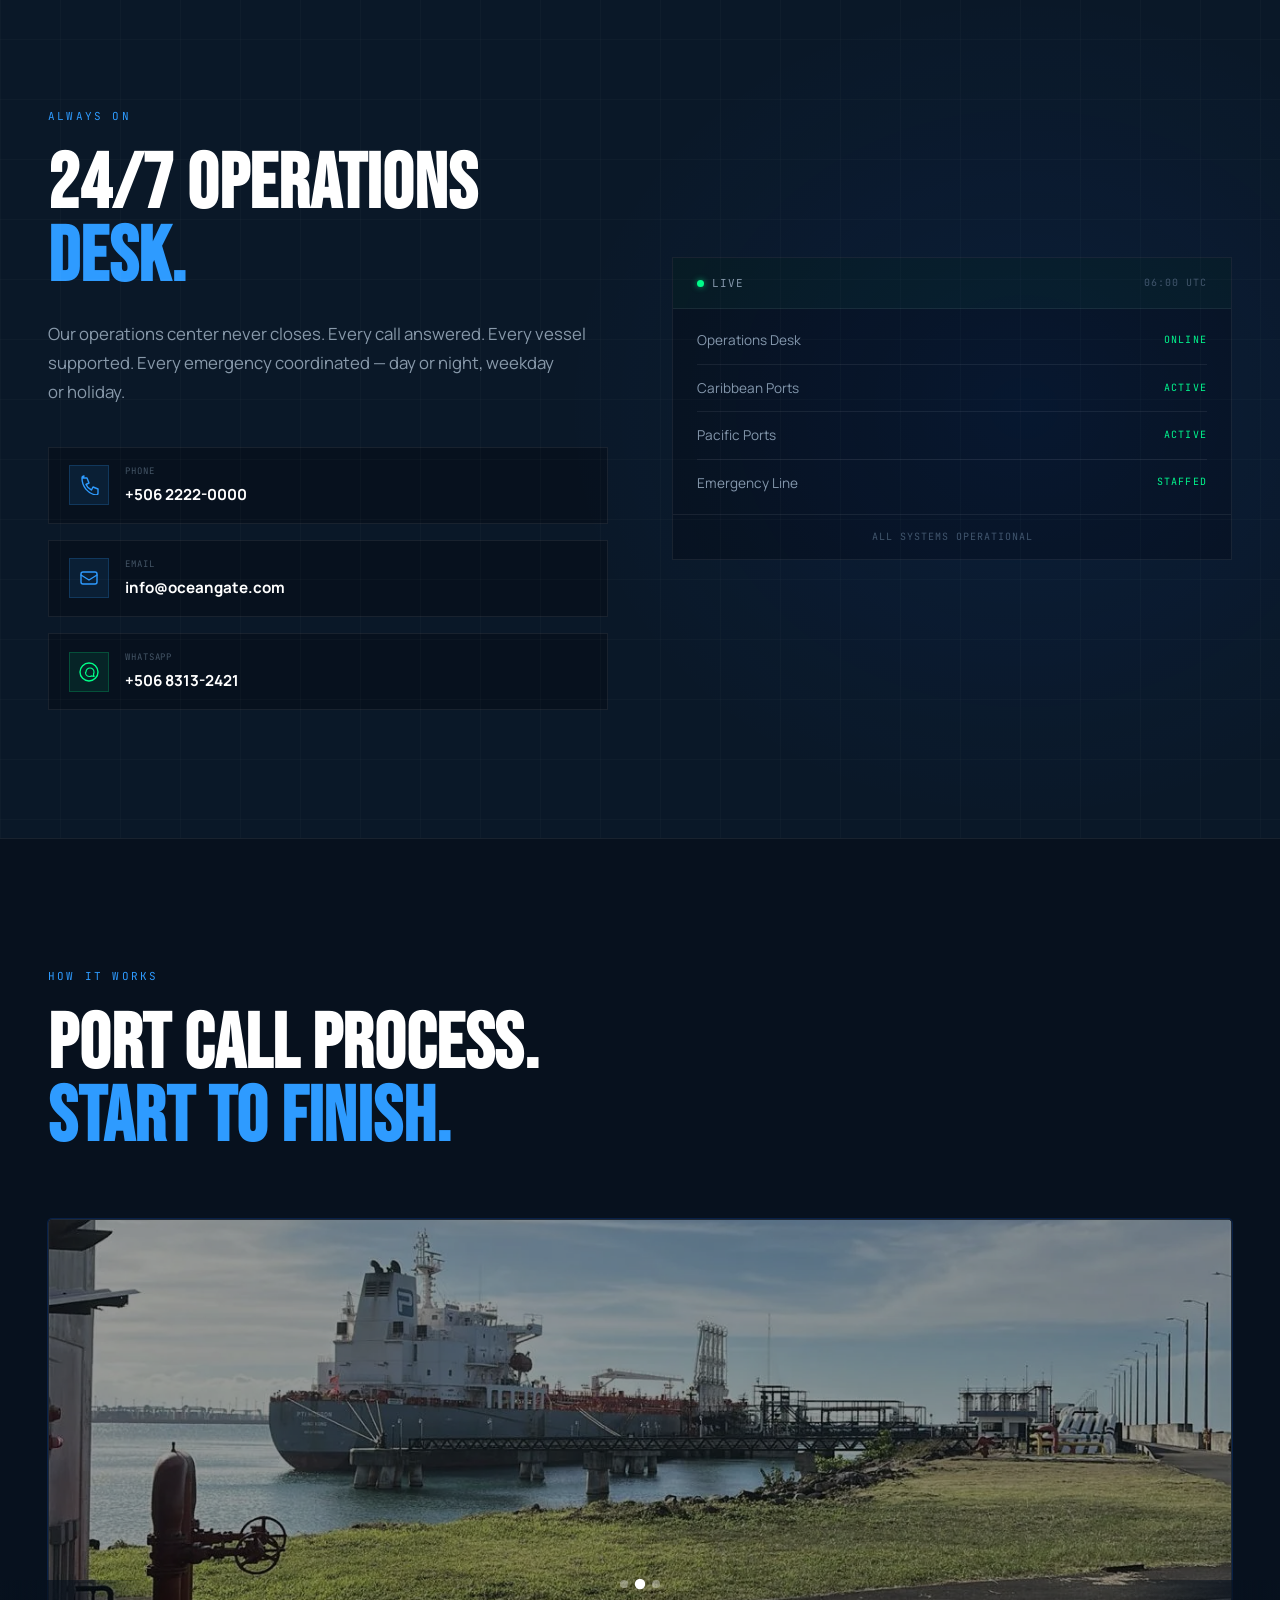
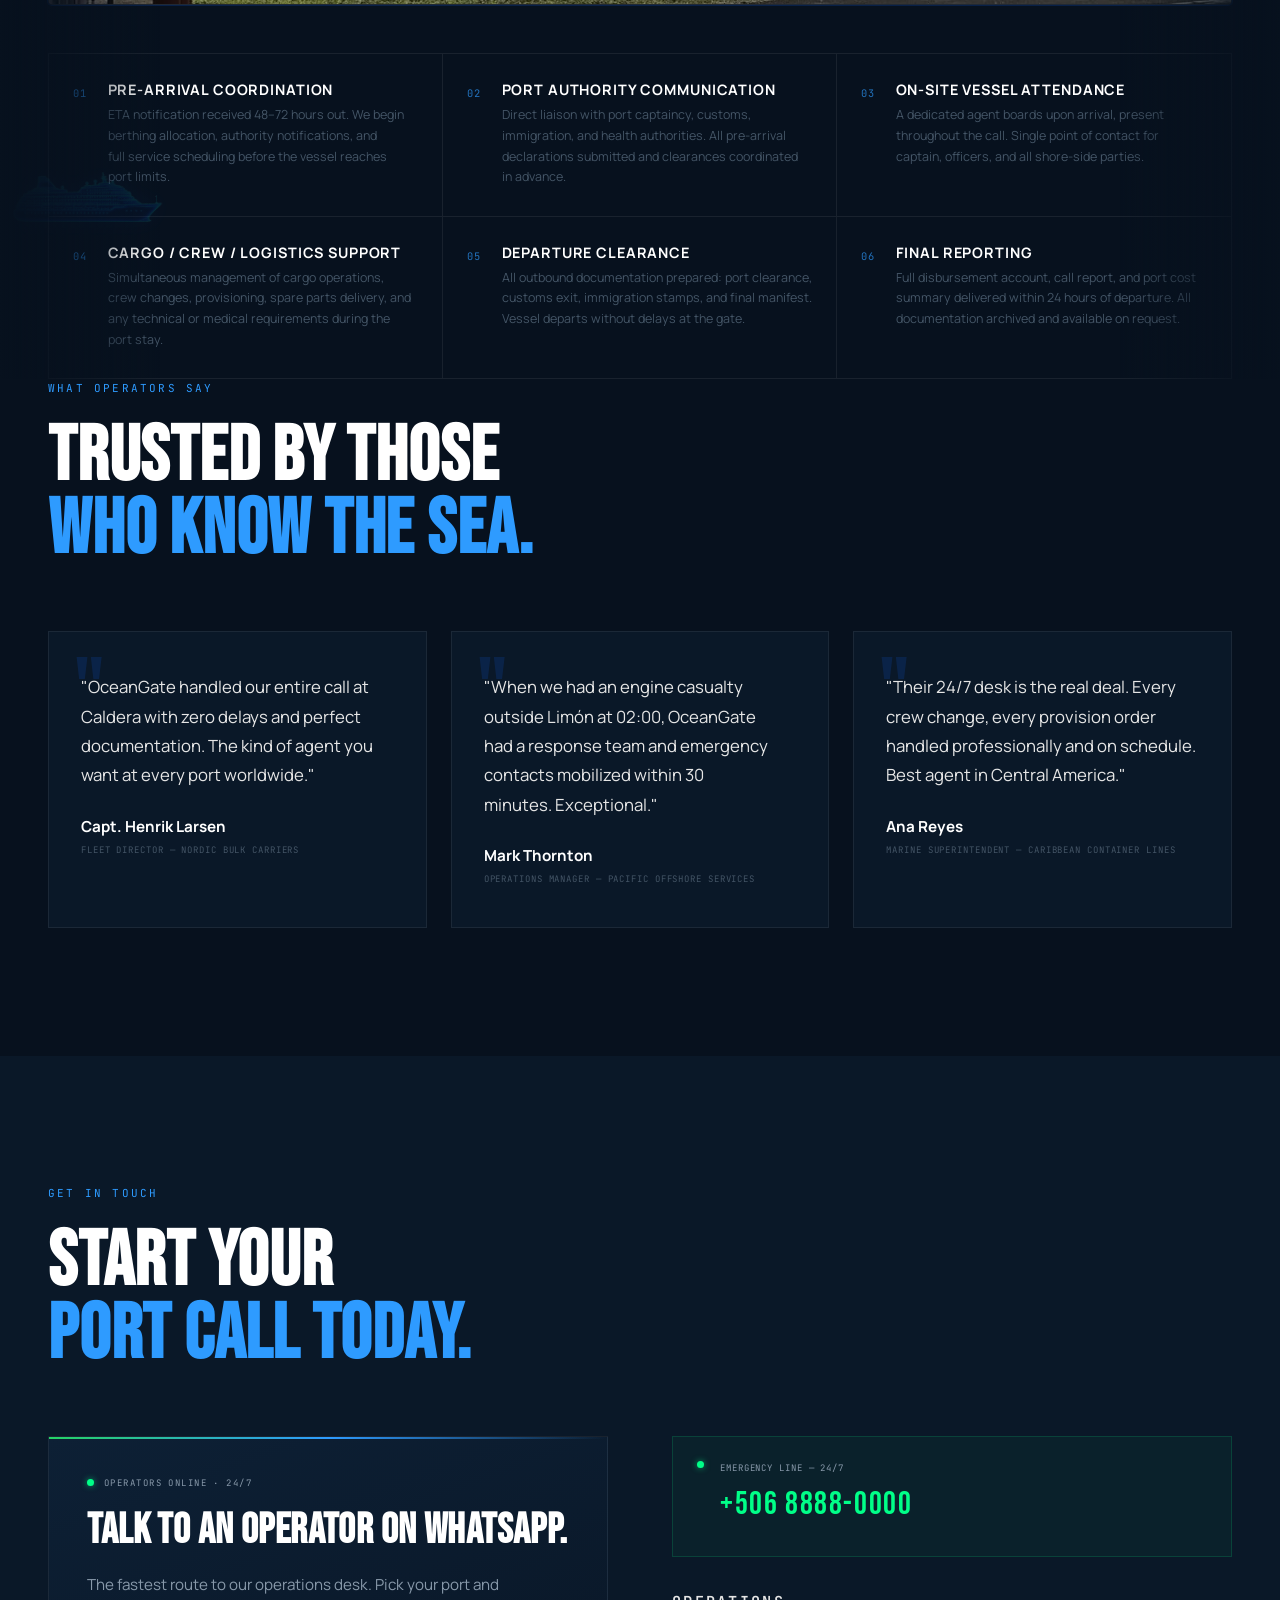
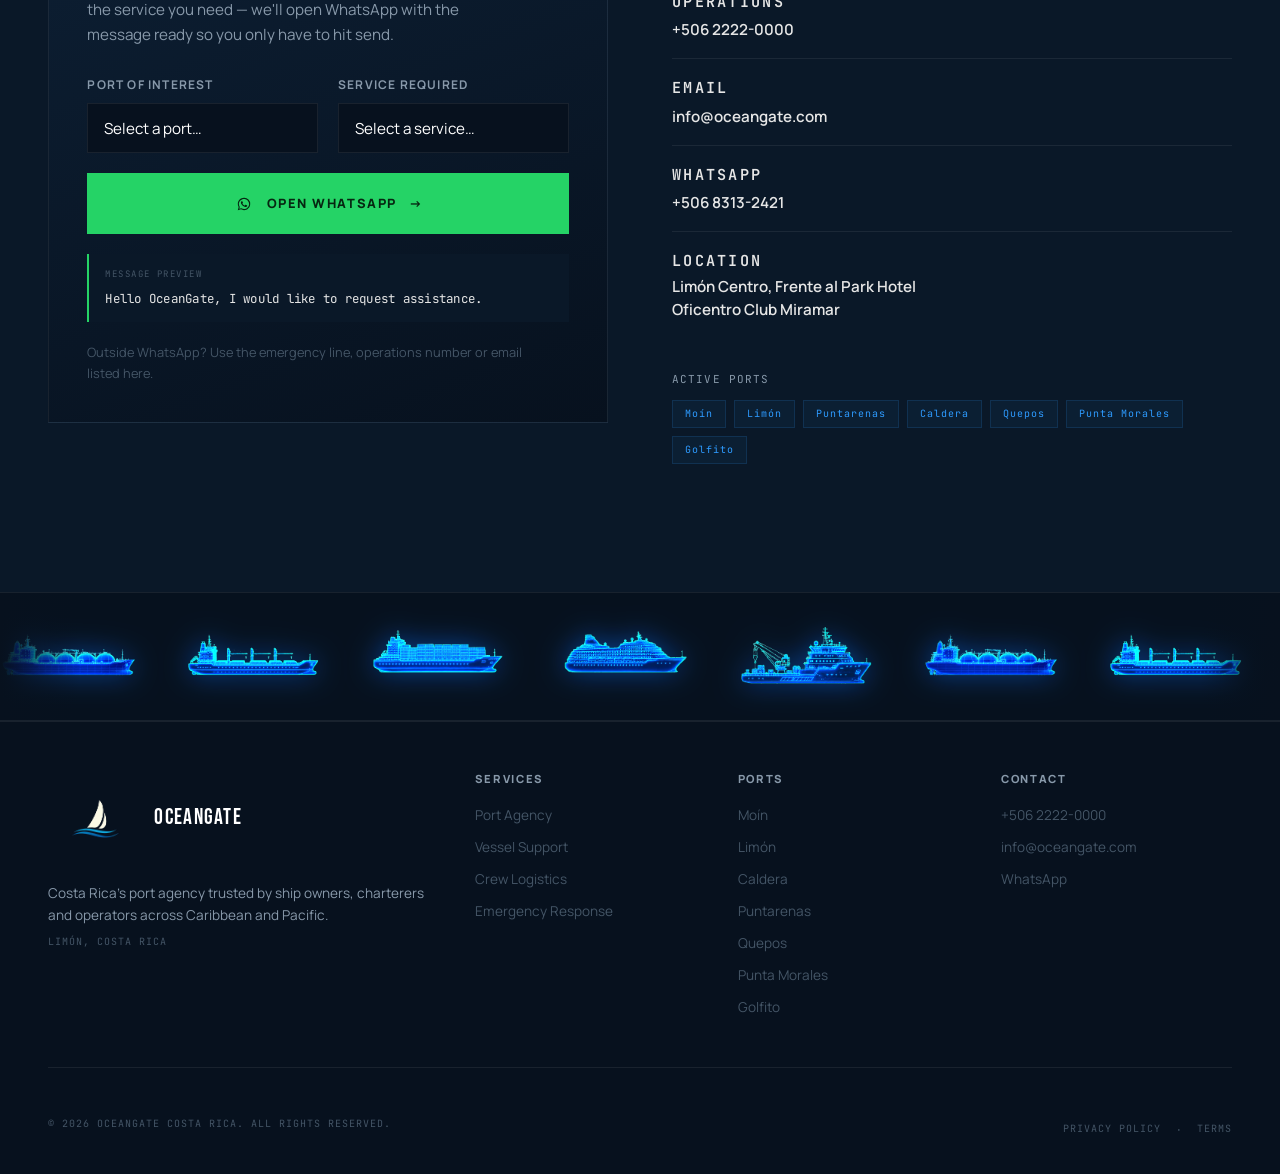
==== commit 0f36ae95: "Convierte las imagenes a WebP: 49 MB -> 6.1 MB (-87.5%) Las 29 imagenes que el sitio realmente usa p" ====
--- a/index.html
+++ b/index.html
@@ -16,7 +16,7 @@
   <link rel="icon" type="image/svg+xml" href="assets/img/favicon.svg" />
 
   <!-- Preload hero -->
-  <link rel="preload" as="image" href="assets/img/hero.jpg" fetchpriority="high" />
+  <link rel="preload" as="image" href="assets/img/hero.webp" fetchpriority="high" />
 
   <!-- Google Fonts -->
   <link rel="preconnect" href="https://fonts.googleapis.com" />
@@ -36,7 +36,7 @@
   ══════════════════════════════════════════════ -->
   <nav class="nav" id="nav" role="navigation" aria-label="Main navigation">
     <a href="#hero" class="nav-logo" aria-label="OceanGate home">
-      <img src="assets/img/oceangatelogo1.png" alt="OceanGate" width="32" height="32" style="width:96px;height:96px;object-fit:contain;" />
+      <img src="assets/img/oceangatelogo1.webp" alt="OceanGate" width="32" height="32" style="width:96px;height:96px;object-fit:contain;" />
       <span class="nav-logo-text">OceanGate</span>
     </a>
     <ul class="nav-links" role="list">
@@ -83,7 +83,7 @@
     <!-- HERO -->
     <section class="hero" id="hero" aria-label="Hero">
       <div class="hero-bg">
-        <img src="assets/img/hero.jpg" alt="Container port at night with cranes and vessels" fetchpriority="high" loading="eager" />
+        <img src="assets/img/hero.webp" alt="Container port at night with cranes and vessels" fetchpriority="high" loading="eager" />
         <div class="hero-bg-tint"></div>
       </div>
       <div class="hero-gradient" data-mouse-gradient aria-hidden="true"></div>
@@ -160,7 +160,7 @@
     <!-- ABOUT -->
     <section class="about section-padding" id="about" aria-label="About OceanGate">
       <span class="ship-wrap ship-wrap--rtl" aria-hidden="true" style="bottom:8%">
-        <img src="assets/img/tanker1.png" class="sailing-ship-img" alt="" />
+        <img src="assets/img/tanker1.webp" class="sailing-ship-img" alt="" />
         <span class="ship-wake ship-wake--rtl"></span>
       </span>
       <div class="container">
@@ -189,7 +189,7 @@
           </div>
           <div class="about-visual" data-reveal="image">
             <div class="about-img-wrap">
-              <img src="assets/img/vessel-demo.jpg" alt="Cargo ship at sea with ocean horizon" loading="lazy" decoding="async" />
+              <img src="assets/img/vessel-demo.webp" alt="Cargo ship at sea with ocean horizon" loading="lazy" decoding="async" />
               <div class="about-img-overlay" aria-hidden="true"></div>
             </div>
             <div class="about-badge" aria-hidden="true">
@@ -225,11 +225,11 @@
     <!-- SERVICES -->
     <section class="services section-padding" id="services" aria-label="Services">
       <span class="ship-wrap ship-wrap--ltr" aria-hidden="true" style="bottom:5%">
-        <img src="assets/img/bulk1.png" class="sailing-ship-img" alt="" />
+        <img src="assets/img/bulk1.webp" class="sailing-ship-img" alt="" />
         <span class="ship-wake ship-wake--ltr"></span>
       </span>
       <span class="ship-wrap ship-wrap--rtl" aria-hidden="true" style="bottom:22%; animation-delay:-14s">
-        <img src="assets/img/container1.png" class="sailing-ship-img" alt="" />
+        <img src="assets/img/container1.webp" class="sailing-ship-img" alt="" />
         <span class="ship-wake ship-wake--rtl"></span>
       </span>
       <div class="services-bg" aria-hidden="true"></div>
@@ -345,7 +345,7 @@
     <section class="coverage section-padding" id="coverage" aria-label="Port Coverage">
       <div class="coverage-bg" aria-hidden="true"></div>
       <span class="ship-wrap ship-wrap--rtl" aria-hidden="true" style="bottom:4%; animation-delay:-8s">
-        <img src="assets/img/offshore1.png" class="sailing-ship-img" alt="" />
+        <img src="assets/img/offshore1.webp" class="sailing-ship-img" alt="" />
         <span class="ship-wake ship-wake--rtl"></span>
       </span>
       <div class="container">
@@ -359,7 +359,7 @@
 
               <!-- Port hover tooltip -->
               <div class="port-tooltip" id="port-tooltip" aria-hidden="true">
-                <img class="port-tooltip-img" id="tooltip-img" src="" alt="" />
+                <img class="port-tooltip-img" id="tooltip-img" alt="" />
                 <div class="port-tooltip-body">
                   <span class="port-tooltip-coast" id="tooltip-coast"></span>
                   <strong class="port-tooltip-name" id="tooltip-name"></strong>
@@ -368,7 +368,7 @@
               </div>
 
               <!-- Map photo -->
-              <img class="cr-map-img" src="assets/img/services-map.png" alt="Costa Rica port coverage map" loading="lazy" />
+              <img class="cr-map-img" src="assets/img/services-map.webp" alt="Costa Rica port coverage map" loading="lazy" />
 
               <!-- Interactive port overlay (transparent SVG on top of image) -->
               <svg class="cr-map cr-map-overlay" viewBox="0 0 420 420" fill="none" xmlns="http://www.w3.org/2000/svg" aria-hidden="true">
@@ -532,9 +532,9 @@
         <!-- Coverage photo carousel -->
         <div class="photo-carousel" data-carousel aria-label="Coverage photos">
           <div class="photo-carousel-track">
-            <div class="photo-carousel-slide"><img src="assets/img/pb1.jpg" alt="Port operations" loading="lazy" decoding="async" /></div>
-            <div class="photo-carousel-slide"><img src="assets/img/pb2.jpg" alt="Port operations" loading="lazy" decoding="async" /></div>
-            <div class="photo-carousel-slide"><img src="assets/img/pb3.jpg" alt="Port operations" loading="lazy" decoding="async" /></div>
+            <div class="photo-carousel-slide"><img src="assets/img/pb1.webp" alt="Port operations" loading="lazy" decoding="async" /></div>
+            <div class="photo-carousel-slide"><img src="assets/img/pb2.webp" alt="Port operations" loading="lazy" decoding="async" /></div>
+            <div class="photo-carousel-slide"><img src="assets/img/pb3.webp" alt="Port operations" loading="lazy" decoding="async" /></div>
           </div>
           <div class="photo-carousel-dots" aria-hidden="true">
             <button class="photo-carousel-dot is-active" data-slide="0"></button>
@@ -550,12 +550,12 @@
     <section class="industries section-padding" id="industries" aria-label="Industries Served">
       <div class="industries-bg" aria-hidden="true">
         <div class="industries-carousel" aria-hidden="true">
-          <div class="industries-carousel-slide" style="background-image:url('assets/img/coll1.jpg')"></div>
-          <div class="industries-carousel-slide" style="background-image:url('assets/img/coll2.jpg')"></div>
-          <div class="industries-carousel-slide" style="background-image:url('assets/img/coll3.jpg')"></div>
-          <div class="industries-carousel-slide" style="background-image:url('assets/img/coll4.jpg')"></div>
-          <div class="industries-carousel-slide" style="background-image:url('assets/img/coll5.jpg')"></div>
-          <div class="industries-carousel-slide" style="background-image:url('assets/img/coll6.jpg')"></div>
+          <div class="industries-carousel-slide" style="background-image:url('assets/img/coll1.webp')"></div>
+          <div class="industries-carousel-slide" style="background-image:url('assets/img/coll2.webp')"></div>
+          <div class="industries-carousel-slide" style="background-image:url('assets/img/coll3.webp')"></div>
+          <div class="industries-carousel-slide" style="background-image:url('assets/img/coll4.webp')"></div>
+          <div class="industries-carousel-slide" style="background-image:url('assets/img/coll5.webp')"></div>
+          <div class="industries-carousel-slide" style="background-image:url('assets/img/coll6.webp')"></div>
         </div>
       </div>
       <div class="container">
@@ -569,7 +569,7 @@
         </div>
         <div class="industries-grid">
           <article class="industry-card" data-reveal="fade" style="--delay: 0s">
-            <img src="assets/img/tanker1.png" alt="Tanker vessel" class="industry-vessel-img" />
+            <img src="assets/img/tanker1.webp" alt="Tanker vessel" class="industry-vessel-img" />
             <div class="industry-card-body">
               <span class="industry-type">Chemical &amp; Oil</span>
               <h3>Tankers</h3>
@@ -577,7 +577,7 @@
             </div>
           </article>
           <article class="industry-card" data-reveal="fade" style="--delay: 0.07s">
-            <img src="assets/img/bulk1.png" alt="Bulk carrier vessel" class="industry-vessel-img" />
+            <img src="assets/img/bulk1.webp" alt="Bulk carrier vessel" class="industry-vessel-img" />
             <div class="industry-card-body">
               <span class="industry-type">Dry &amp; Liquid</span>
               <h3>Bulk Carriers</h3>
@@ -585,7 +585,7 @@
             </div>
           </article>
           <article class="industry-card" data-reveal="fade" style="--delay: 0.14s">
-            <img src="assets/img/container1.png" alt="Container vessel" class="industry-vessel-img" />
+            <img src="assets/img/container1.webp" alt="Container vessel" class="industry-vessel-img" />
             <div class="industry-card-body">
               <span class="industry-type">Feeder &amp; Ocean</span>
               <h3>Container Lines</h3>
@@ -593,7 +593,7 @@
             </div>
           </article>
           <article class="industry-card" data-reveal="fade" style="--delay: 0.21s">
-            <img src="assets/img/cruise1.png" alt="Cruise ship" class="industry-vessel-img" />
+            <img src="assets/img/cruise1.webp" alt="Cruise ship" class="industry-vessel-img" />
             <div class="industry-card-body">
               <span class="industry-type">Ocean &amp; River</span>
               <h3>Cruise Passengers</h3>
@@ -601,7 +601,7 @@
             </div>
           </article>
           <article class="industry-card" data-reveal="fade" style="--delay: 0.28s">
-            <img src="assets/img/offshore1.png" alt="Offshore vessel" class="industry-vessel-img" />
+            <img src="assets/img/offshore1.webp" alt="Offshore vessel" class="industry-vessel-img" />
             <div class="industry-card-body">
               <span class="industry-type">OSV &amp; Platform</span>
               <h3>Offshore Projects</h3>
@@ -657,7 +657,7 @@
     <!-- PROCESS -->
     <section class="process section-padding" id="process" aria-label="Operational Process">
       <div class="process-bg" aria-hidden="true">
-        <img src="assets/img/hero2.jpg" alt="" loading="lazy" decoding="async" aria-hidden="true" />
+        <img src="assets/img/hero2.webp" alt="" loading="lazy" decoding="async" aria-hidden="true" />
         <div class="process-bg-tint" aria-hidden="true"></div>
       </div>
       <div class="container">
@@ -779,7 +779,7 @@
     <section class="portcall section-padding" id="port-call-process" aria-label="Port Call Process" data-spotlight>
       <div class="section-spotlight" aria-hidden="true"></div>
       <span class="ship-wrap ship-wrap--ltr" aria-hidden="true" style="bottom:10%">
-        <img src="assets/img/cruise1.png" class="sailing-ship-img" alt="" />
+        <img src="assets/img/cruise1.webp" class="sailing-ship-img" alt="" />
         <span class="ship-wake ship-wake--ltr"></span>
       </span>
       <div class="container">
@@ -791,9 +791,9 @@
         <!-- Port call photo carousel -->
         <div class="photo-carousel" data-carousel aria-label="Port call process photos">
           <div class="photo-carousel-track">
-            <div class="photo-carousel-slide"><img src="assets/img/prueba-1.jpg" alt="Port call operations" loading="lazy" decoding="async" /></div>
-            <div class="photo-carousel-slide"><img src="assets/img/pb5.jpg" alt="Port call operations" loading="lazy" decoding="async" /></div>
-            <div class="photo-carousel-slide"><img src="assets/img/containers.jpg" alt="Port call operations" loading="lazy" decoding="async" /></div>
+            <div class="photo-carousel-slide"><img src="assets/img/prueba-1.webp" alt="Port call operations" loading="lazy" decoding="async" /></div>
+            <div class="photo-carousel-slide"><img src="assets/img/pb5.webp" alt="Port call operations" loading="lazy" decoding="async" /></div>
+            <div class="photo-carousel-slide"><img src="assets/img/containers.webp" alt="Port call operations" loading="lazy" decoding="async" /></div>
           </div>
           <div class="photo-carousel-dots" aria-hidden="true">
             <button class="photo-carousel-dot is-active" data-slide="0"></button>
@@ -1013,21 +1013,21 @@
     <!-- VESSEL MARQUEE -->
     <div class="vessel-marquee" aria-hidden="true">
       <div class="vessel-marquee-track">
-        <img src="assets/img/tanker1.png"    alt="" class="vessel-marquee-img" />
-        <img src="assets/img/bulk1.png"      alt="" class="vessel-marquee-img" />
-        <img src="assets/img/container1.png" alt="" class="vessel-marquee-img" />
-        <img src="assets/img/cruise1.png"    alt="" class="vessel-marquee-img" />
-        <img src="assets/img/offshore1.png"  alt="" class="vessel-marquee-img" />
-        <img src="assets/img/tanker1.png"    alt="" class="vessel-marquee-img" />
-        <img src="assets/img/bulk1.png"      alt="" class="vessel-marquee-img" />
-        <img src="assets/img/container1.png" alt="" class="vessel-marquee-img" />
-        <img src="assets/img/cruise1.png"    alt="" class="vessel-marquee-img" />
-        <img src="assets/img/offshore1.png"  alt="" class="vessel-marquee-img" />
-        <img src="assets/img/tanker1.png"    alt="" class="vessel-marquee-img" />
-        <img src="assets/img/bulk1.png"      alt="" class="vessel-marquee-img" />
-        <img src="assets/img/container1.png" alt="" class="vessel-marquee-img" />
-        <img src="assets/img/cruise1.png"    alt="" class="vessel-marquee-img" />
-        <img src="assets/img/offshore1.png"  alt="" class="vessel-marquee-img" />
+        <img src="assets/img/tanker1.webp"    alt="" class="vessel-marquee-img" />
+        <img src="assets/img/bulk1.webp"      alt="" class="vessel-marquee-img" />
+        <img src="assets/img/container1.webp" alt="" class="vessel-marquee-img" />
+        <img src="assets/img/cruise1.webp"    alt="" class="vessel-marquee-img" />
+        <img src="assets/img/offshore1.webp"  alt="" class="vessel-marquee-img" />
+        <img src="assets/img/tanker1.webp"    alt="" class="vessel-marquee-img" />
+        <img src="assets/img/bulk1.webp"      alt="" class="vessel-marquee-img" />
+        <img src="assets/img/container1.webp" alt="" class="vessel-marquee-img" />
+        <img src="assets/img/cruise1.webp"    alt="" class="vessel-marquee-img" />
+        <img src="assets/img/offshore1.webp"  alt="" class="vessel-marquee-img" />
+        <img src="assets/img/tanker1.webp"    alt="" class="vessel-marquee-img" />
+        <img src="assets/img/bulk1.webp"      alt="" class="vessel-marquee-img" />
+        <img src="assets/img/container1.webp" alt="" class="vessel-marquee-img" />
+        <img src="assets/img/cruise1.webp"    alt="" class="vessel-marquee-img" />
+        <img src="assets/img/offshore1.webp"  alt="" class="vessel-marquee-img" />
       </div>
     </div>
 
@@ -1049,7 +1049,7 @@
       <div class="footer-top">
         <div class="footer-brand">
           <a href="#hero" class="nav-logo" aria-label="OceanGate home">
-            <img src="assets/img/oceangatelogo1.png" alt="OceanGate" width="96" height="96" style="width:96px;height:96px;object-fit:contain;" />
+            <img src="assets/img/oceangatelogo1.webp" alt="OceanGate" width="96" height="96" style="width:96px;height:96px;object-fit:contain;" />
             <span>OceanGate</span>
           </a>
           <p data-i18n="foot.tagline">Costa Rica's port agency trusted by ship owners, charterers and operators across Caribbean and Pacific.</p>
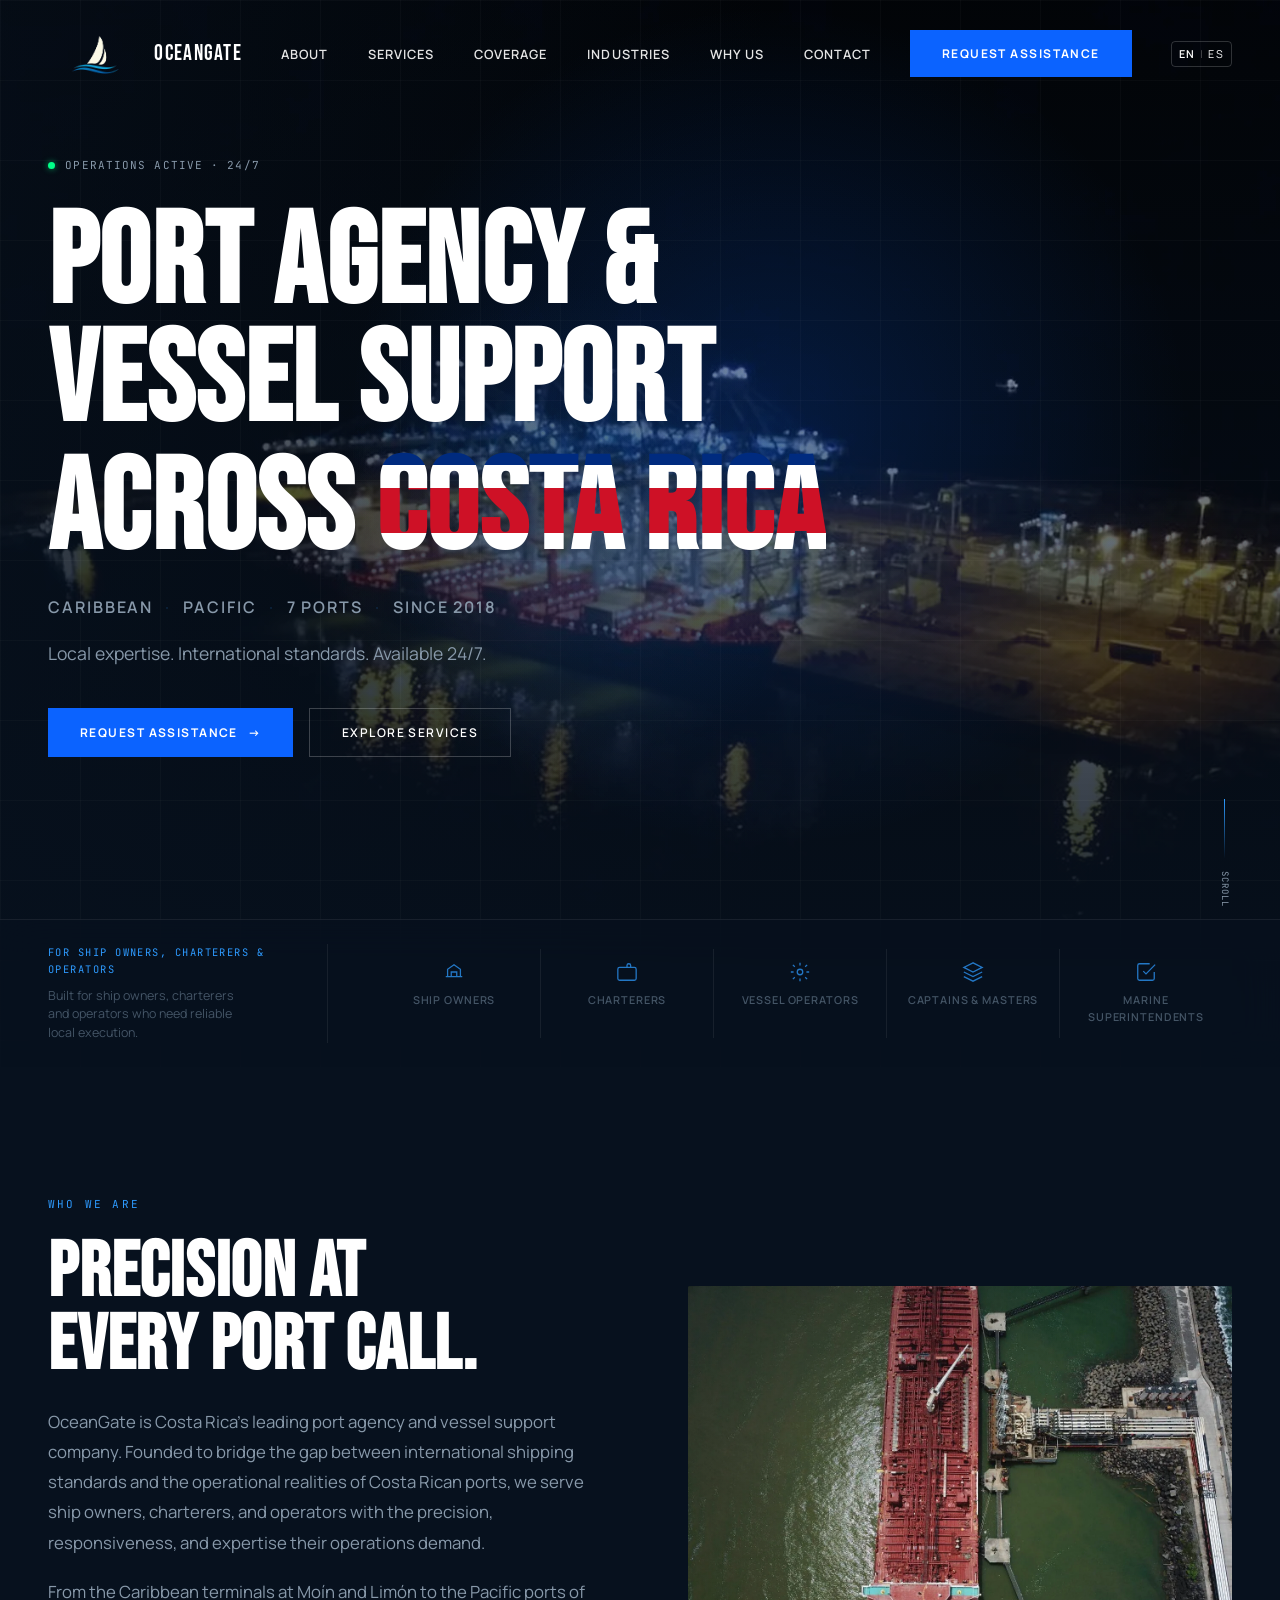
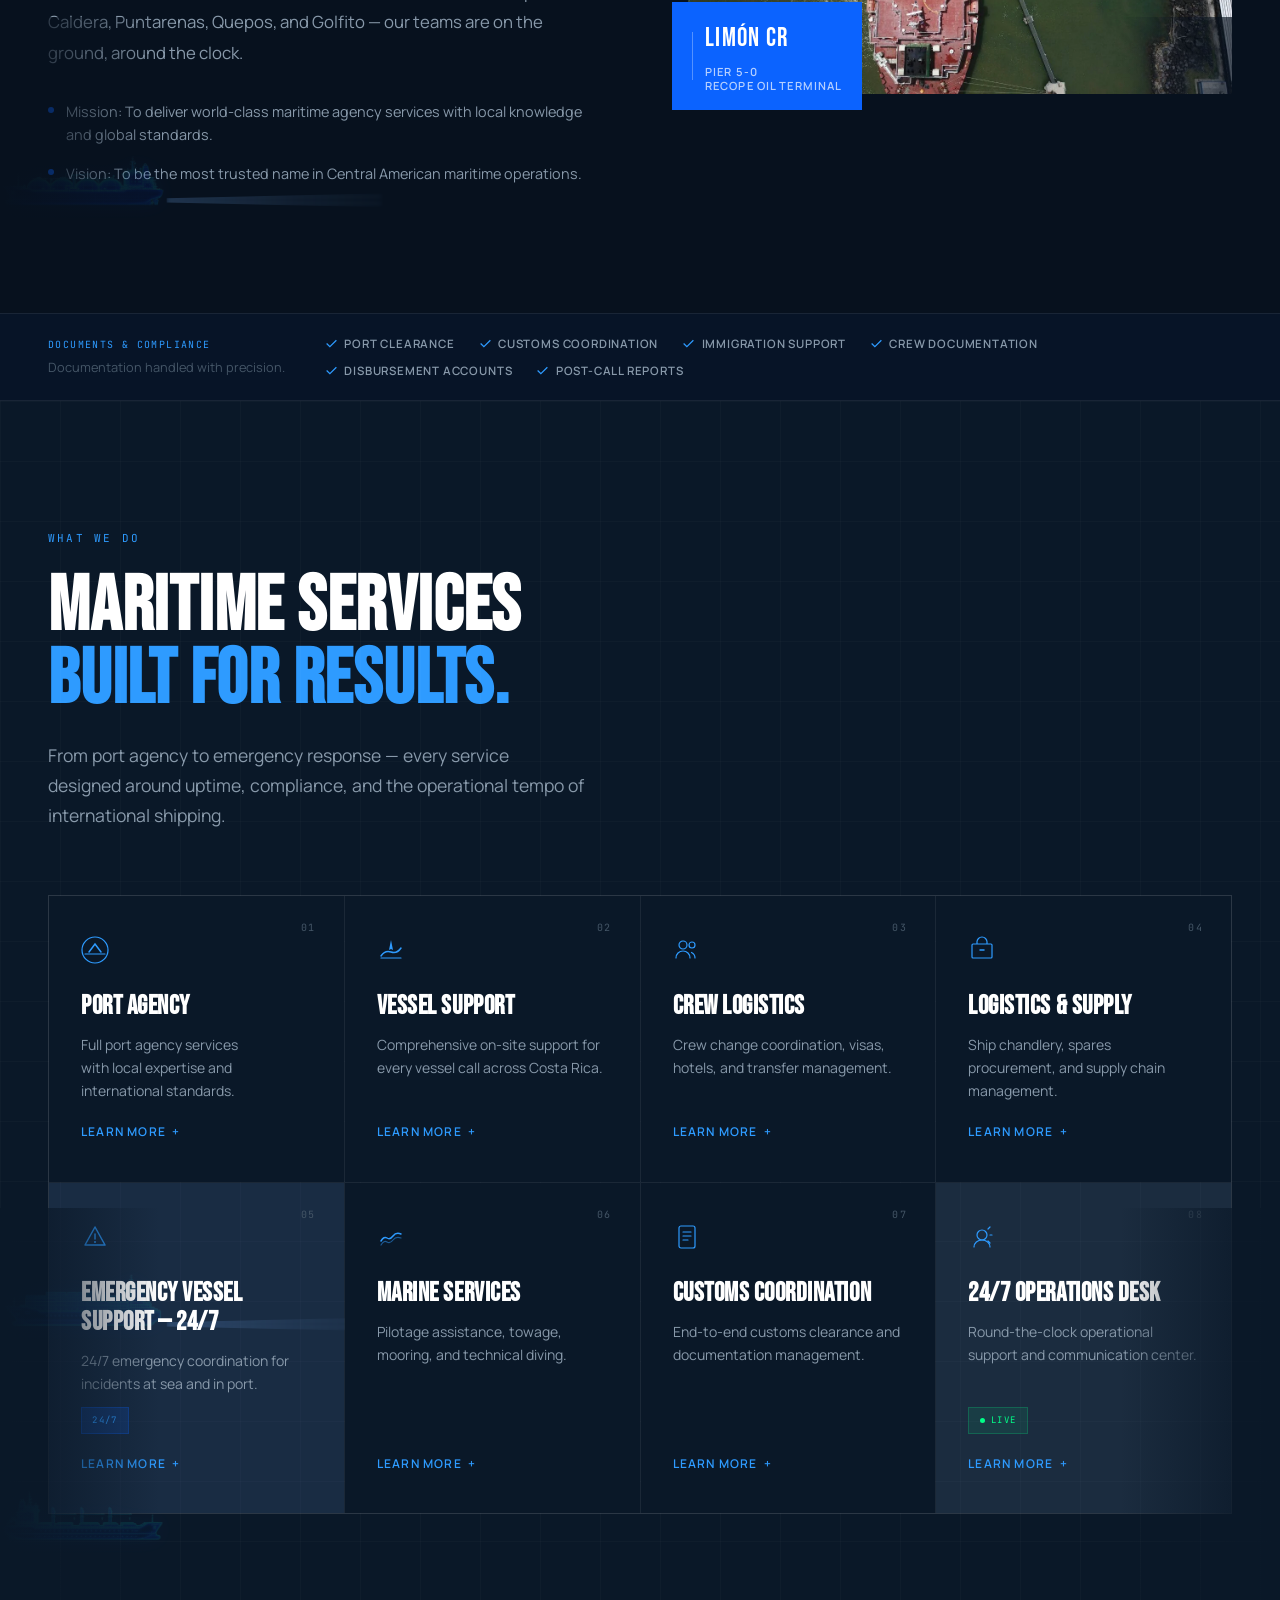
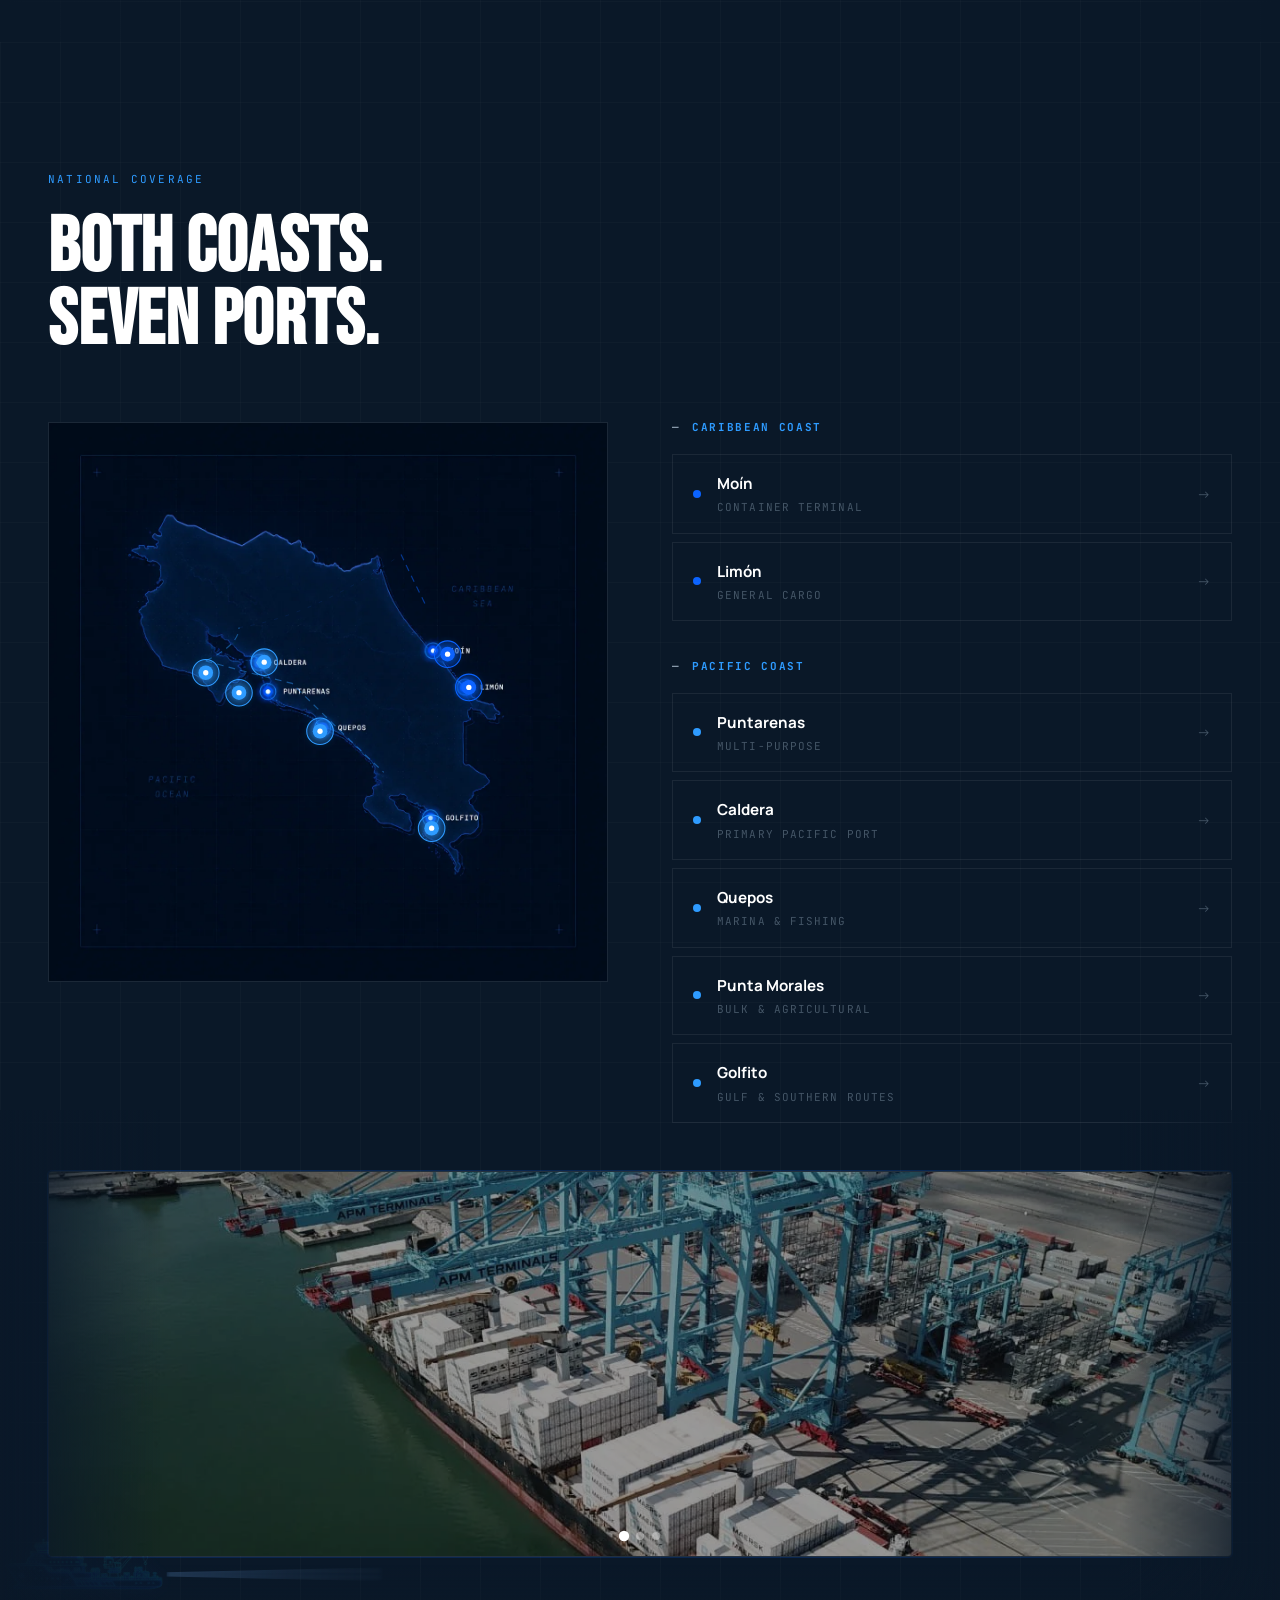
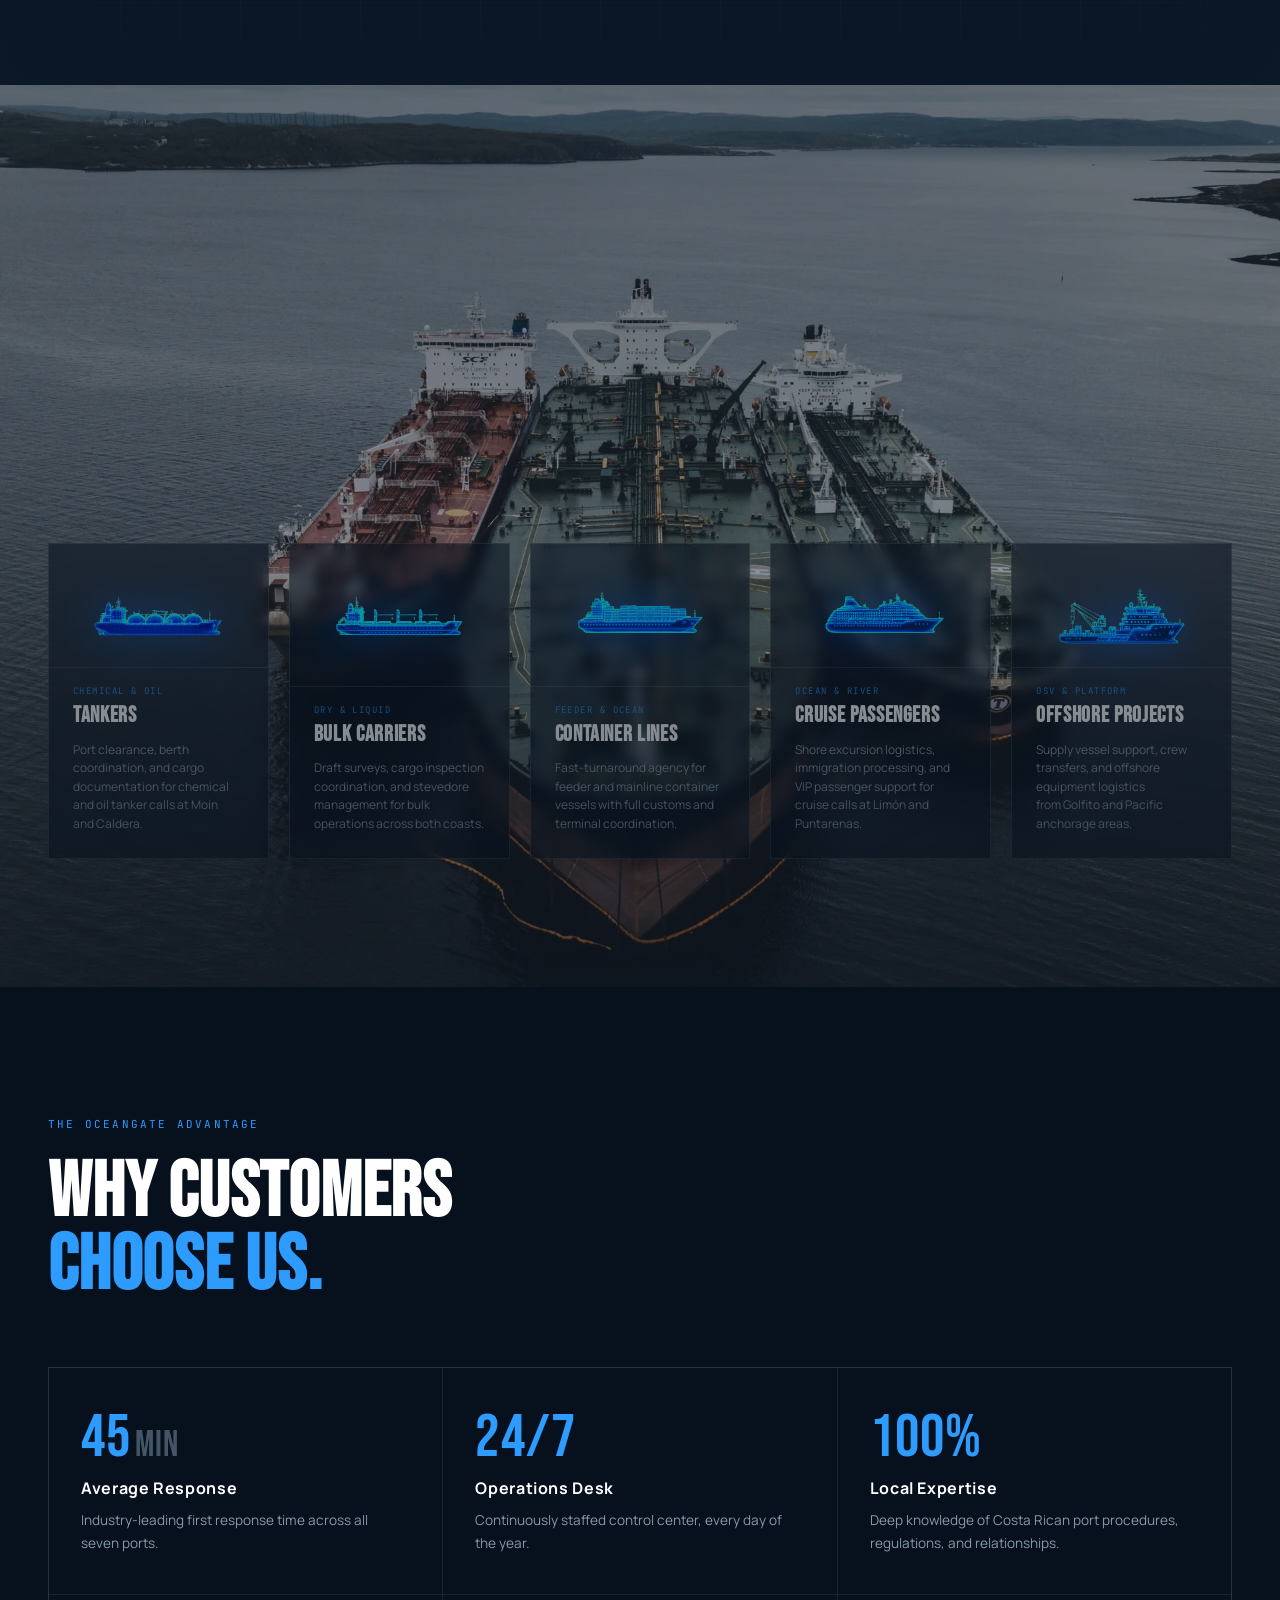
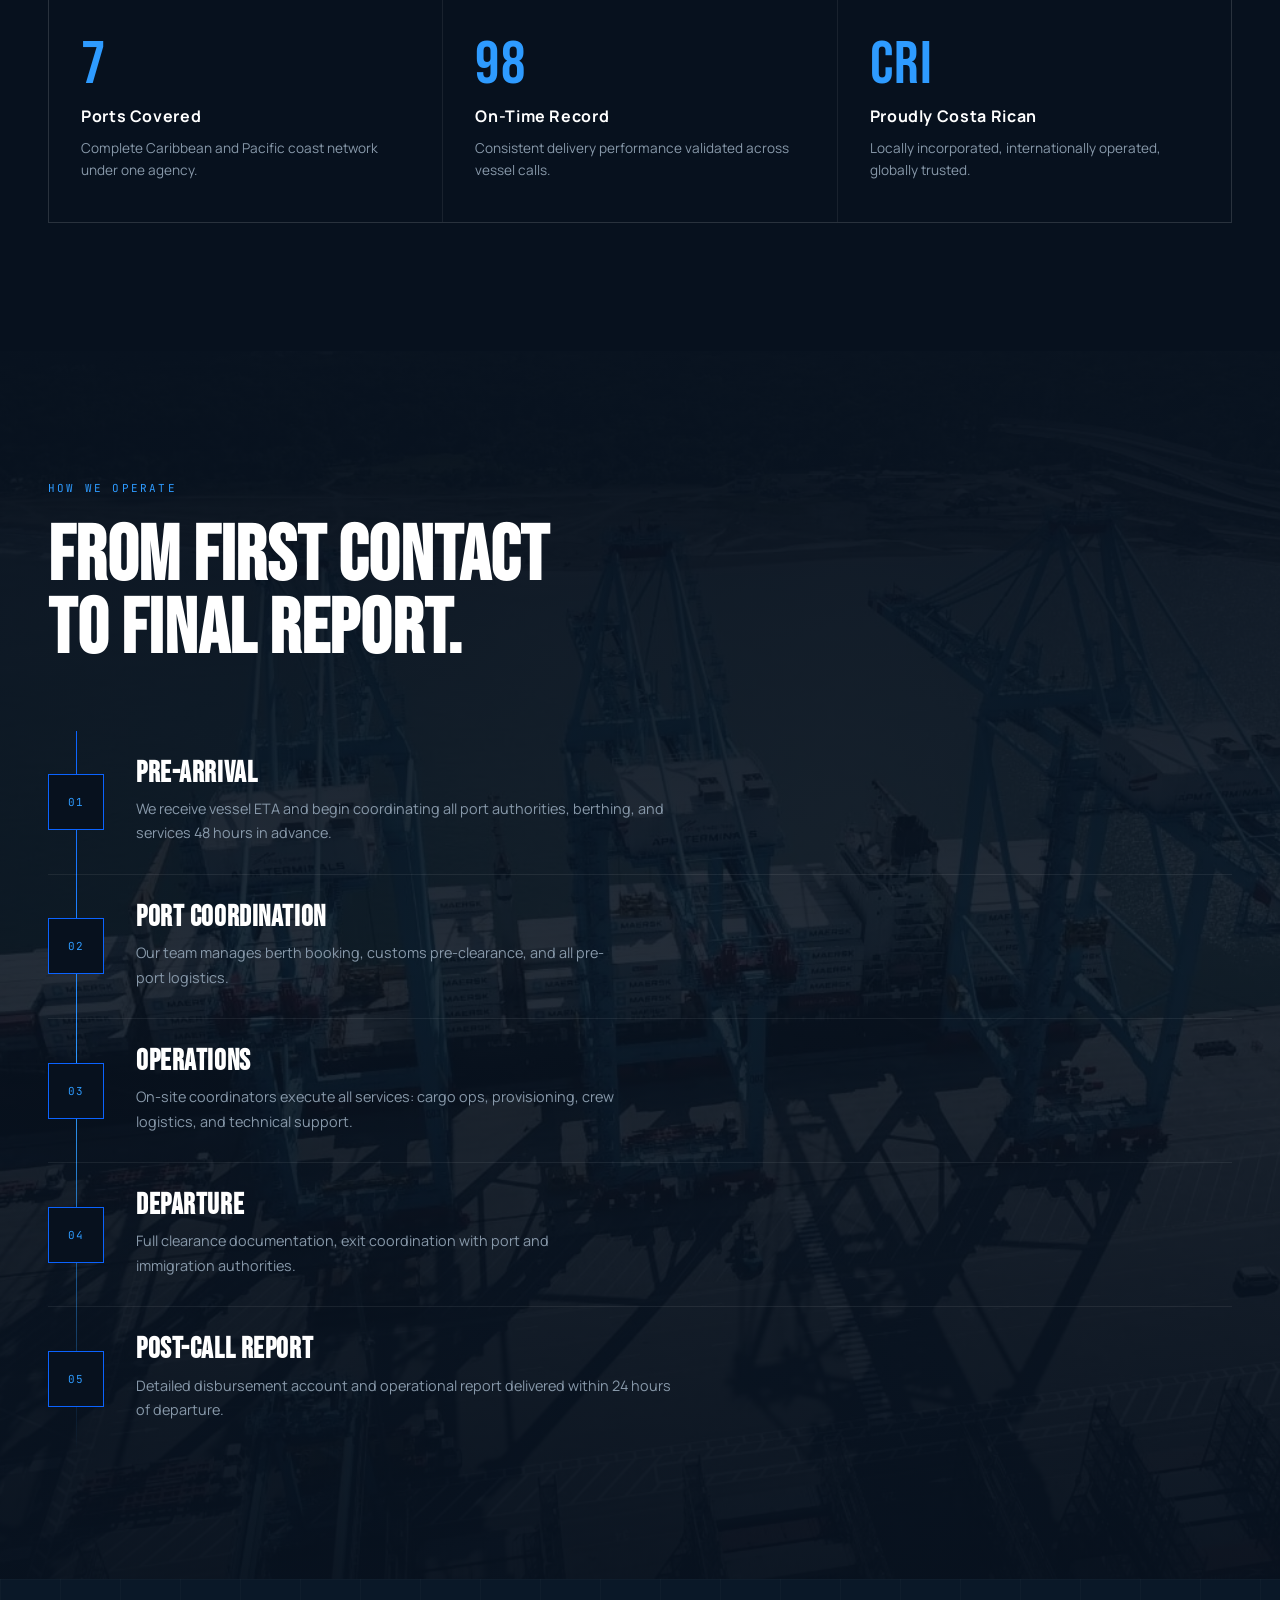
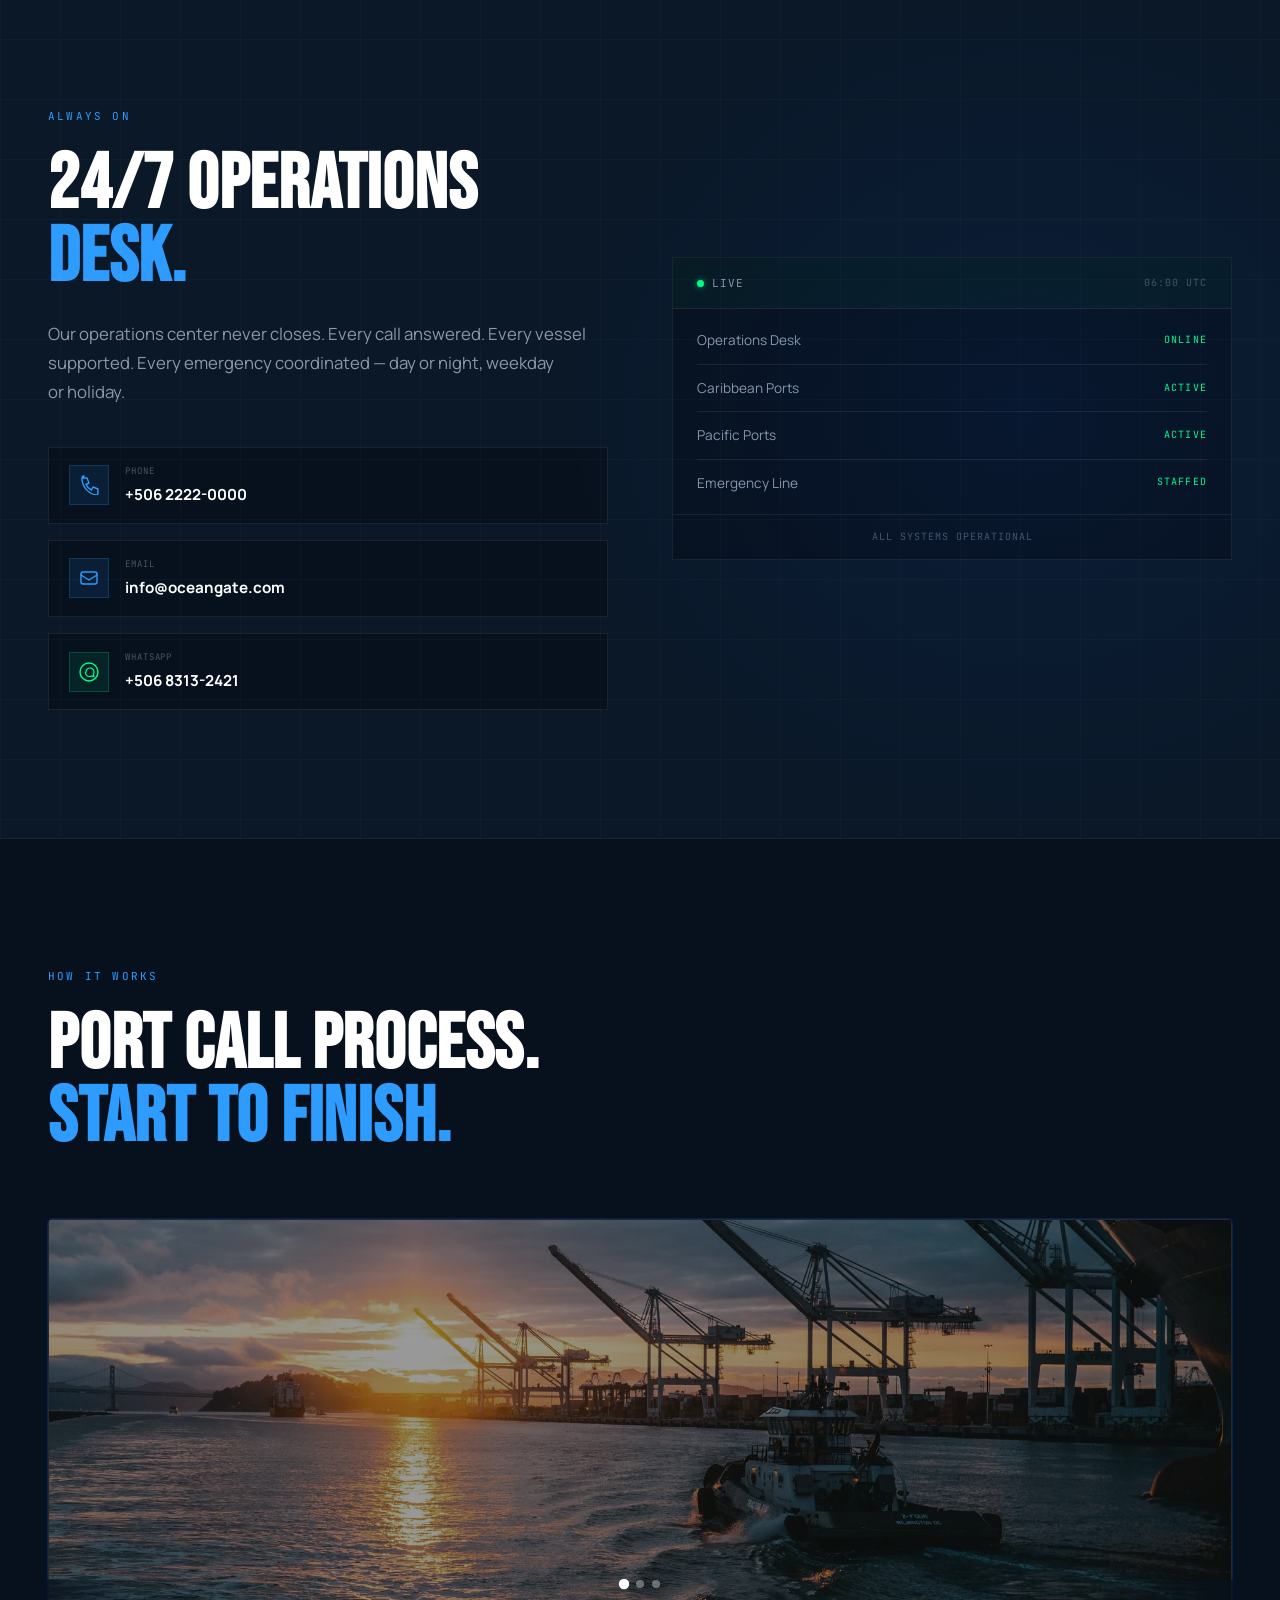
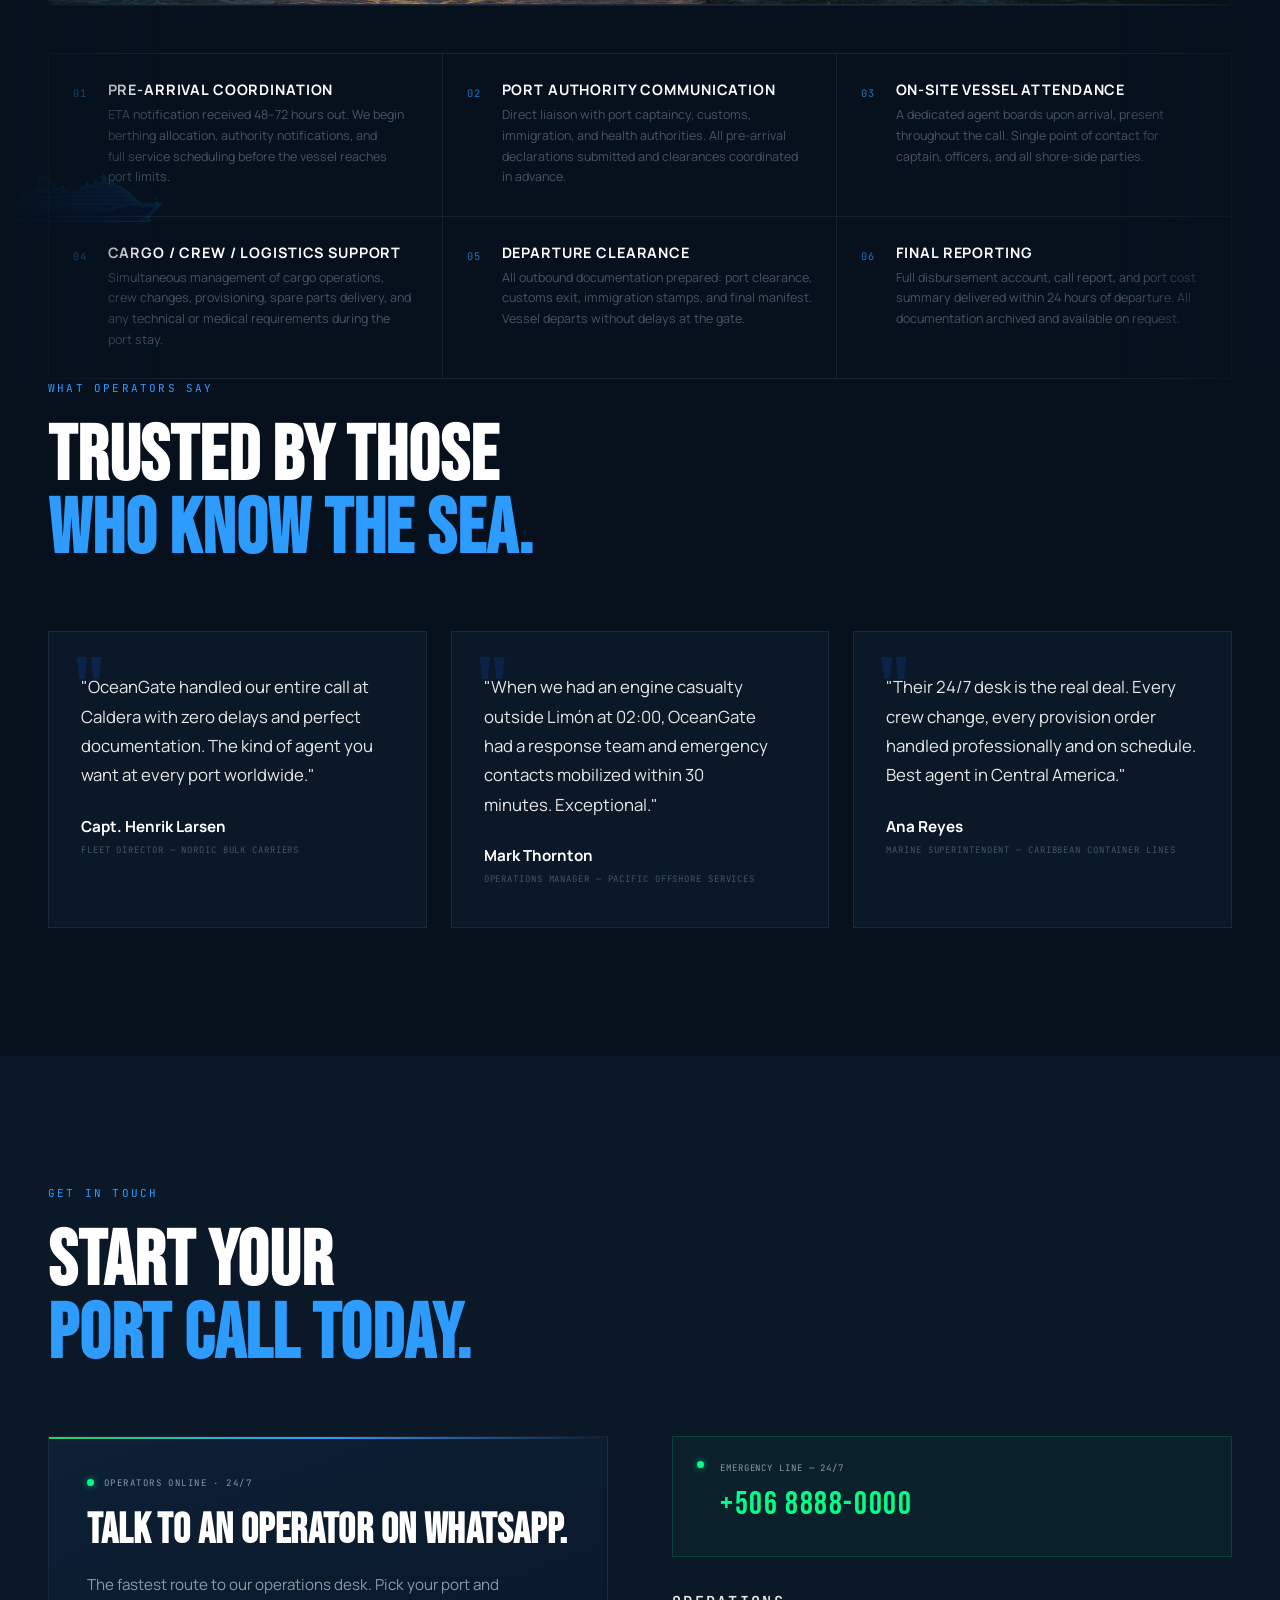
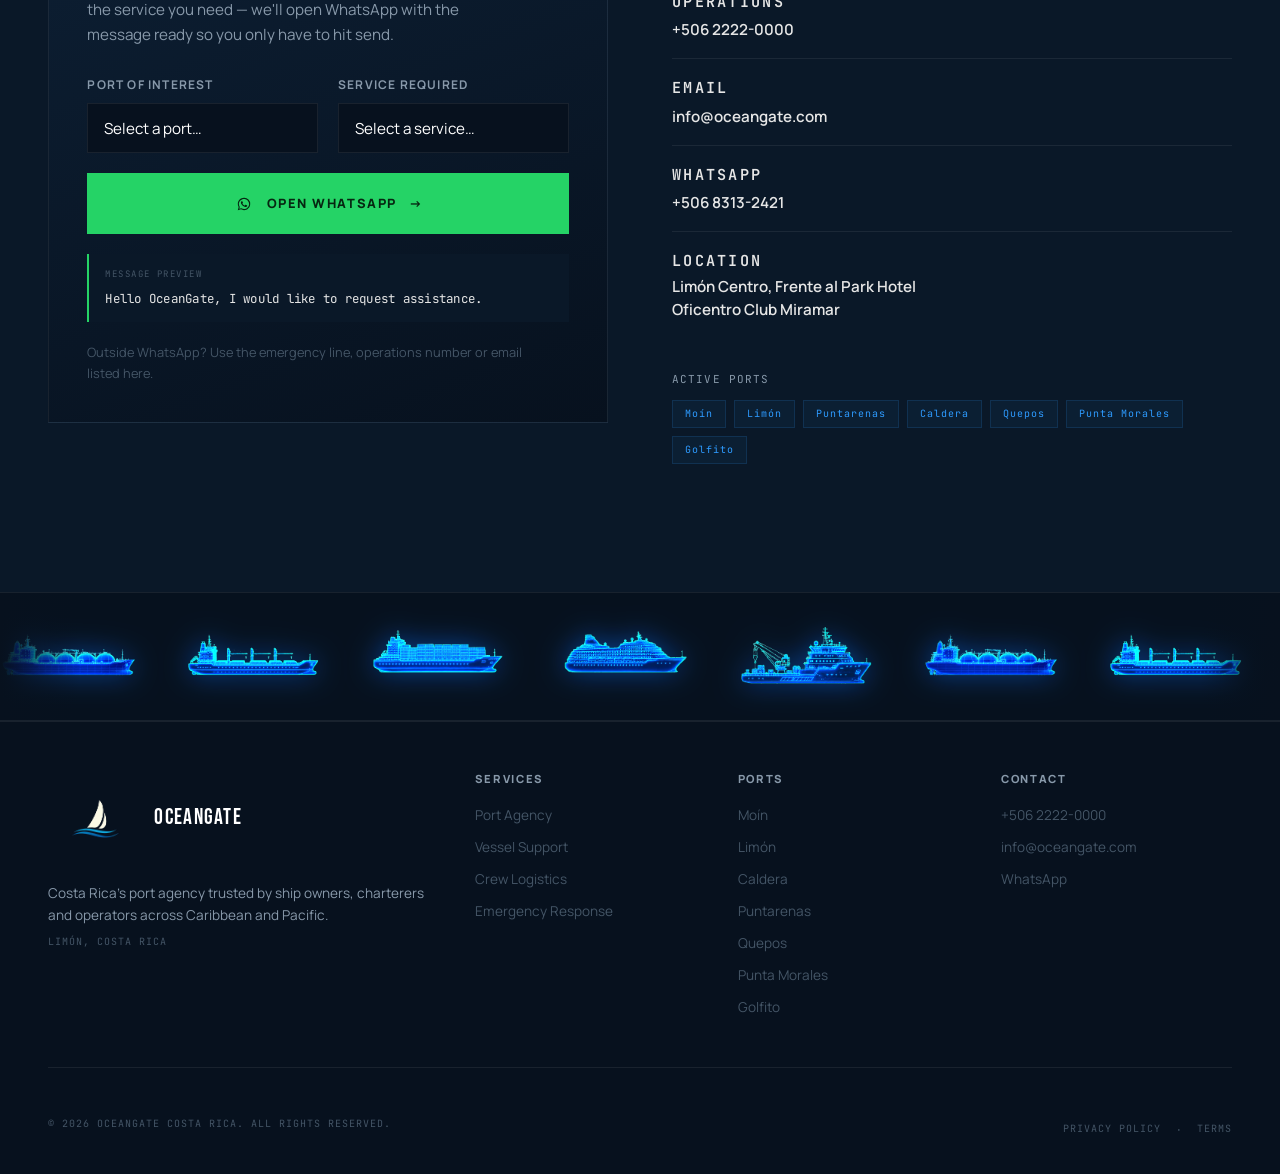
==== commit e5c697e2: "Elimina la copia vieja oceangate-web y completa metadatos sociales oceangate-web/ era una copia aban" ====
--- a/index.html
+++ b/index.html
@@ -10,6 +10,19 @@
   <meta property="og:description" content="Trusted maritime agency across Costa Rica. 24/7 operations. International standards." />
   <meta property="og:type" content="website" />
   <meta property="og:image" content="assets/img/hero.jpg" />
+  <meta property="og:image:width" content="3840" />
+  <meta property="og:image:height" content="2160" />
+  <meta property="og:site_name" content="OceanGate" />
+  <meta property="og:locale" content="en_US" />
+  <meta property="og:locale:alternate" content="es_CR" />
+  <!-- TODO: al tener el dominio, agregar aqui og:url y <link rel="canonical">,
+       y crear robots.txt y sitemap.xml. Sin el dominio real un canonical
+       equivocado hace mas dano que no ponerlo. -->
+  <meta name="twitter:card" content="summary_large_image" />
+  <meta name="twitter:title" content="OceanGate — Port Agency &amp; Vessel Support" />
+  <meta name="twitter:description" content="Trusted maritime agency across Costa Rica. 24/7 operations. International standards." />
+  <meta name="twitter:image" content="assets/img/hero.jpg" />
+  <meta name="theme-color" content="#07111E" />
   <link rel="apple-touch-icon" href="assets/img/oceangatelogo1.png" />
 
   <!-- Favicon -->
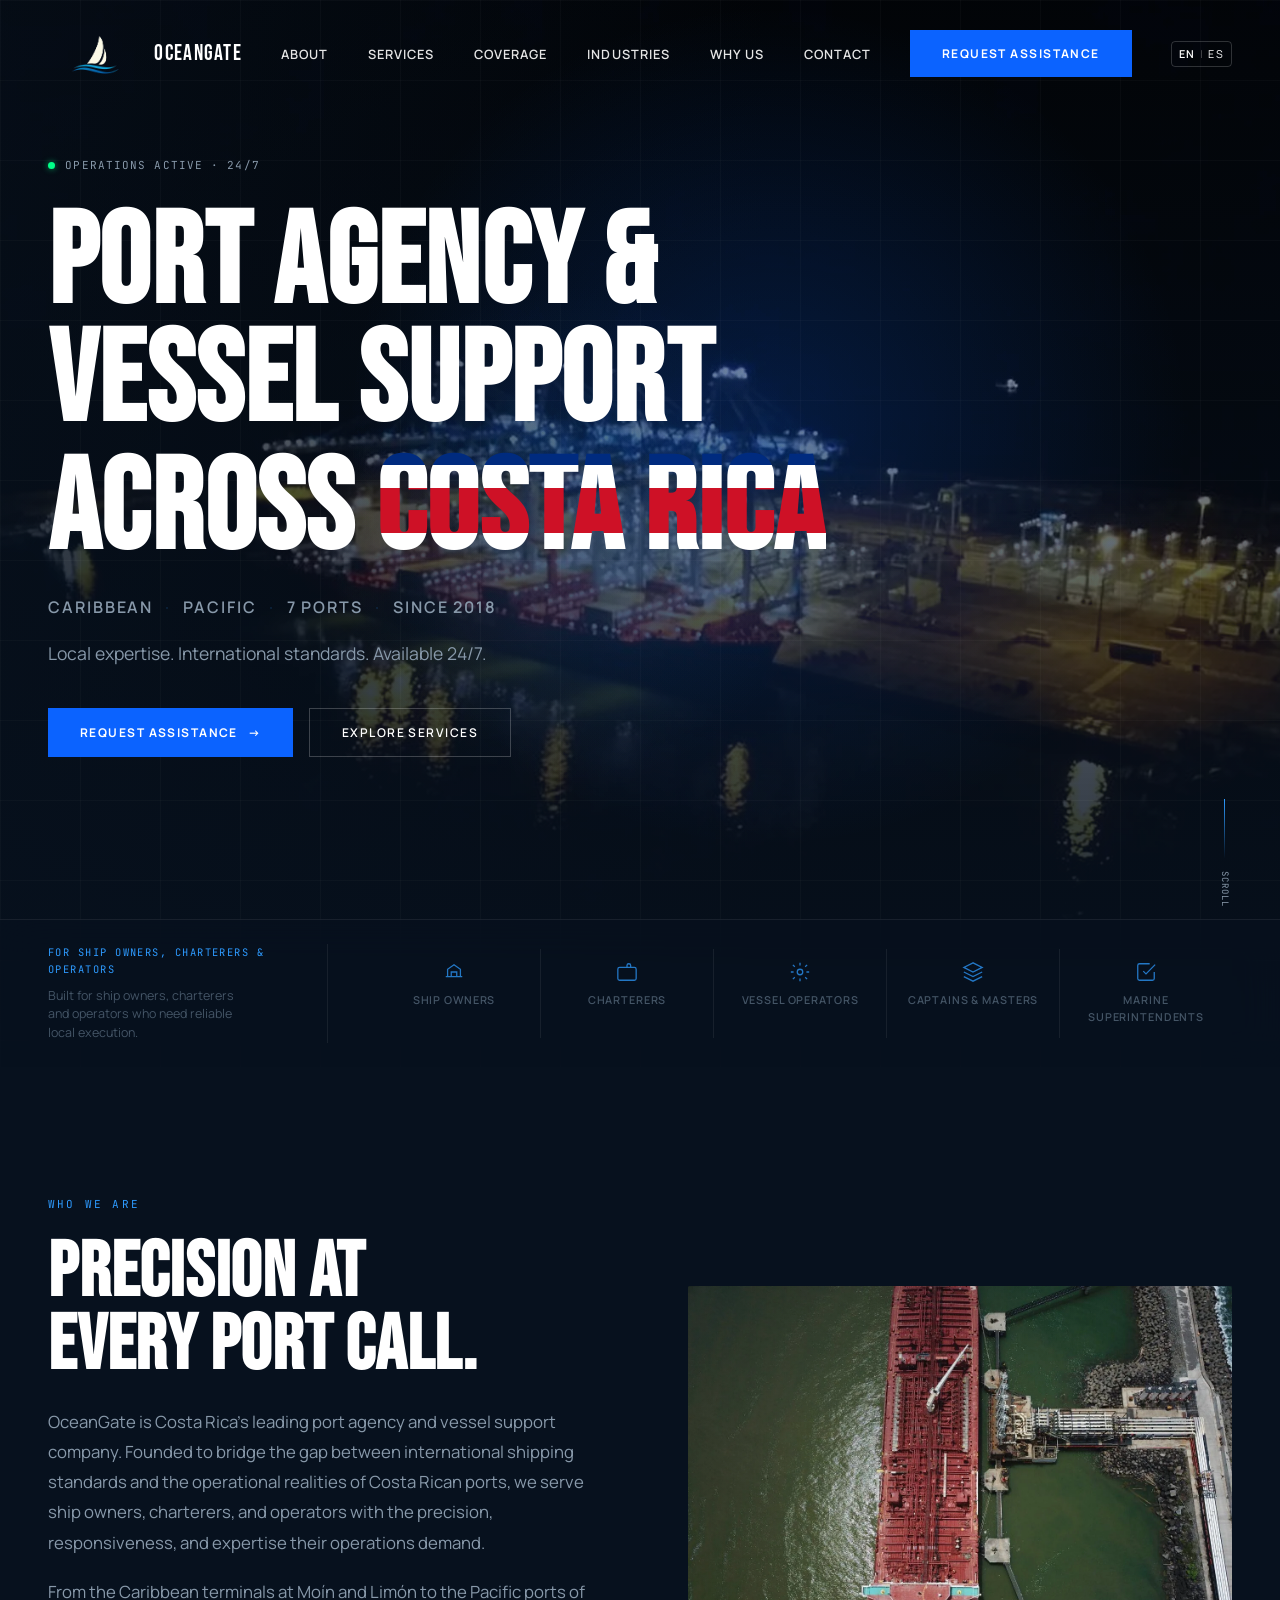
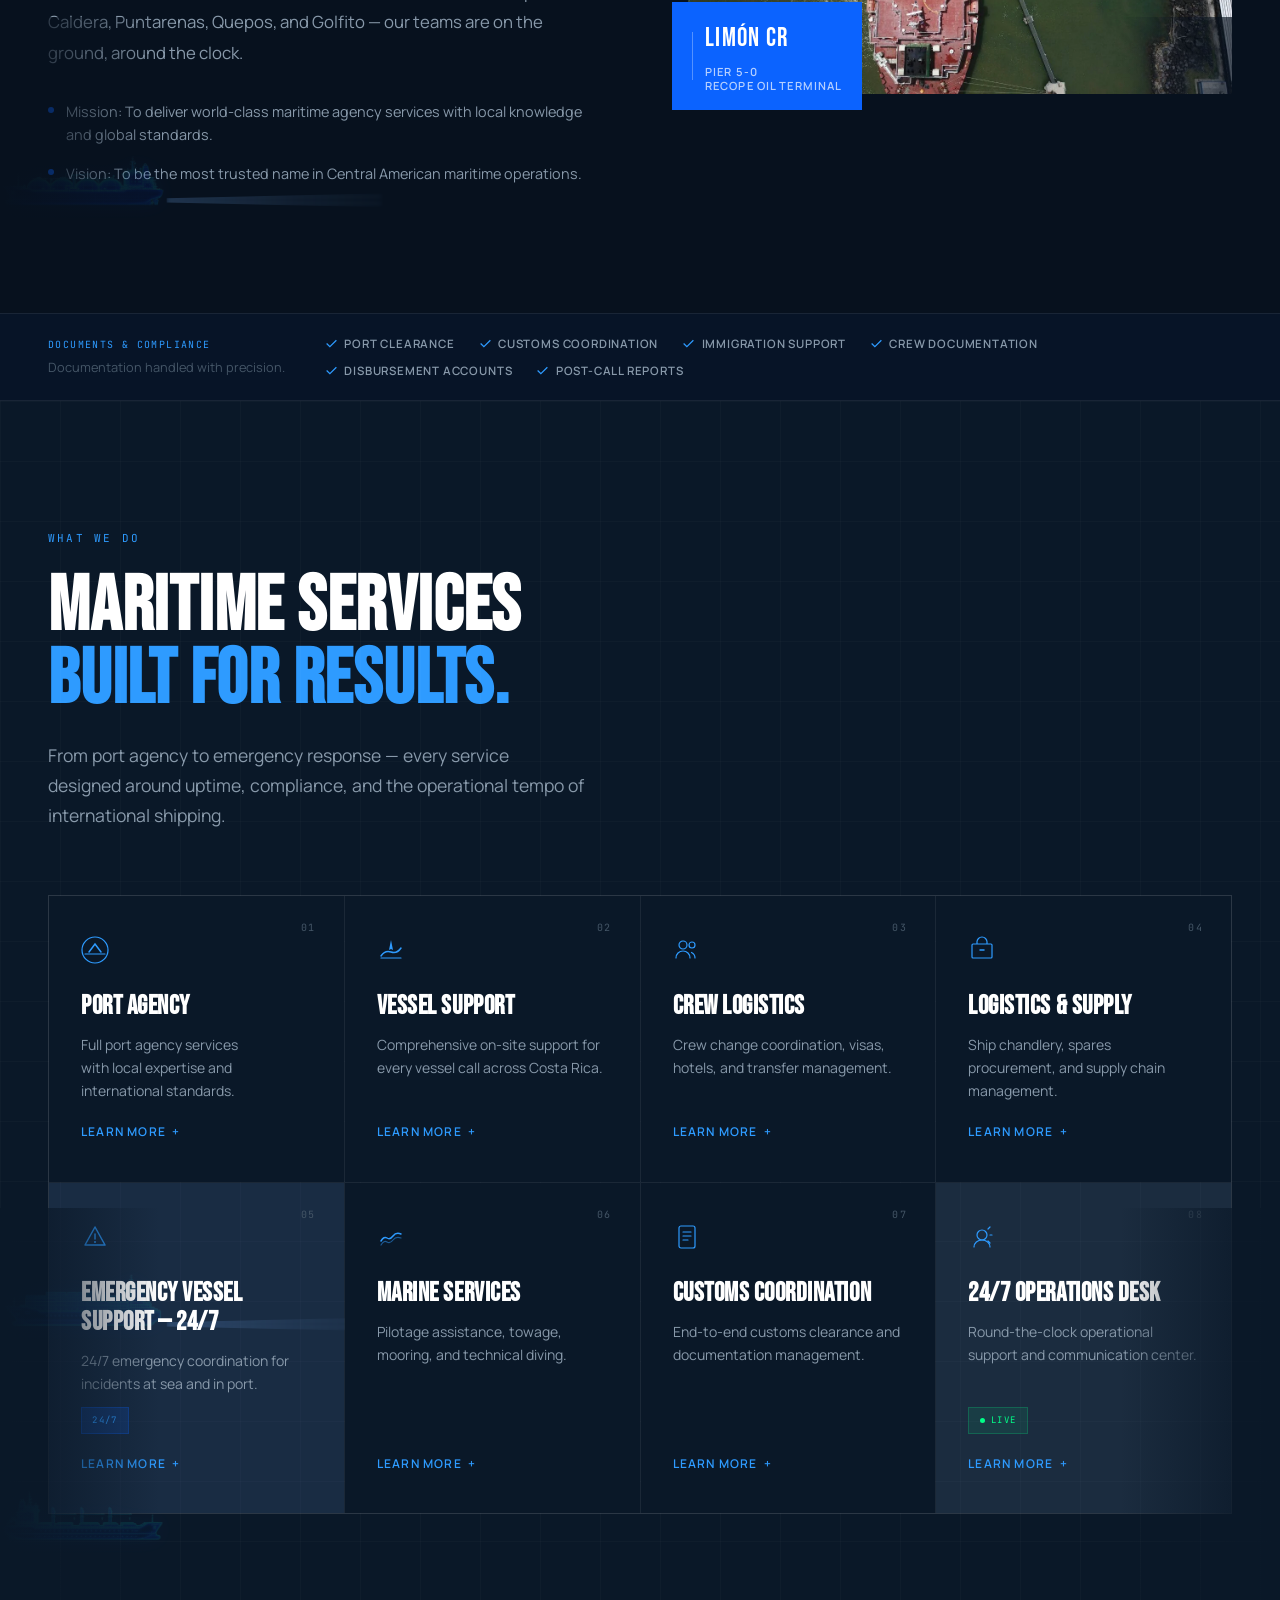
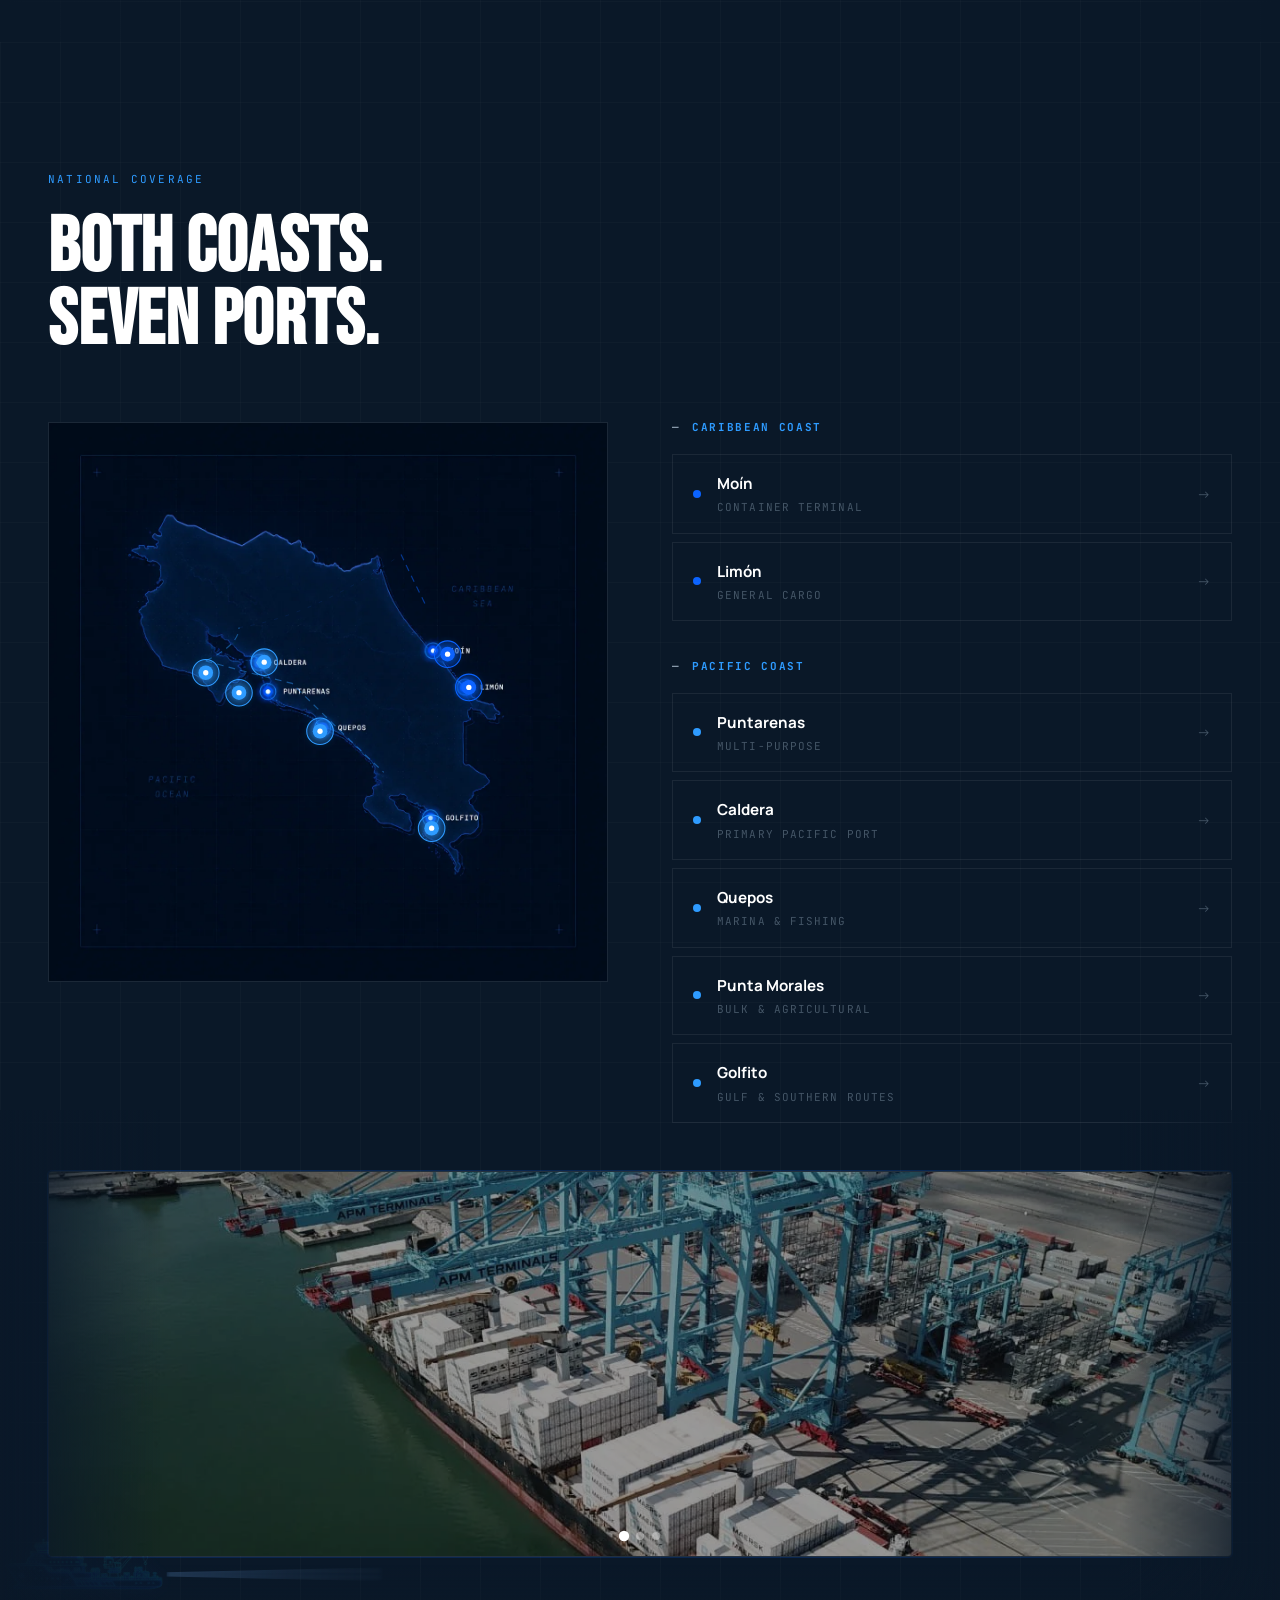
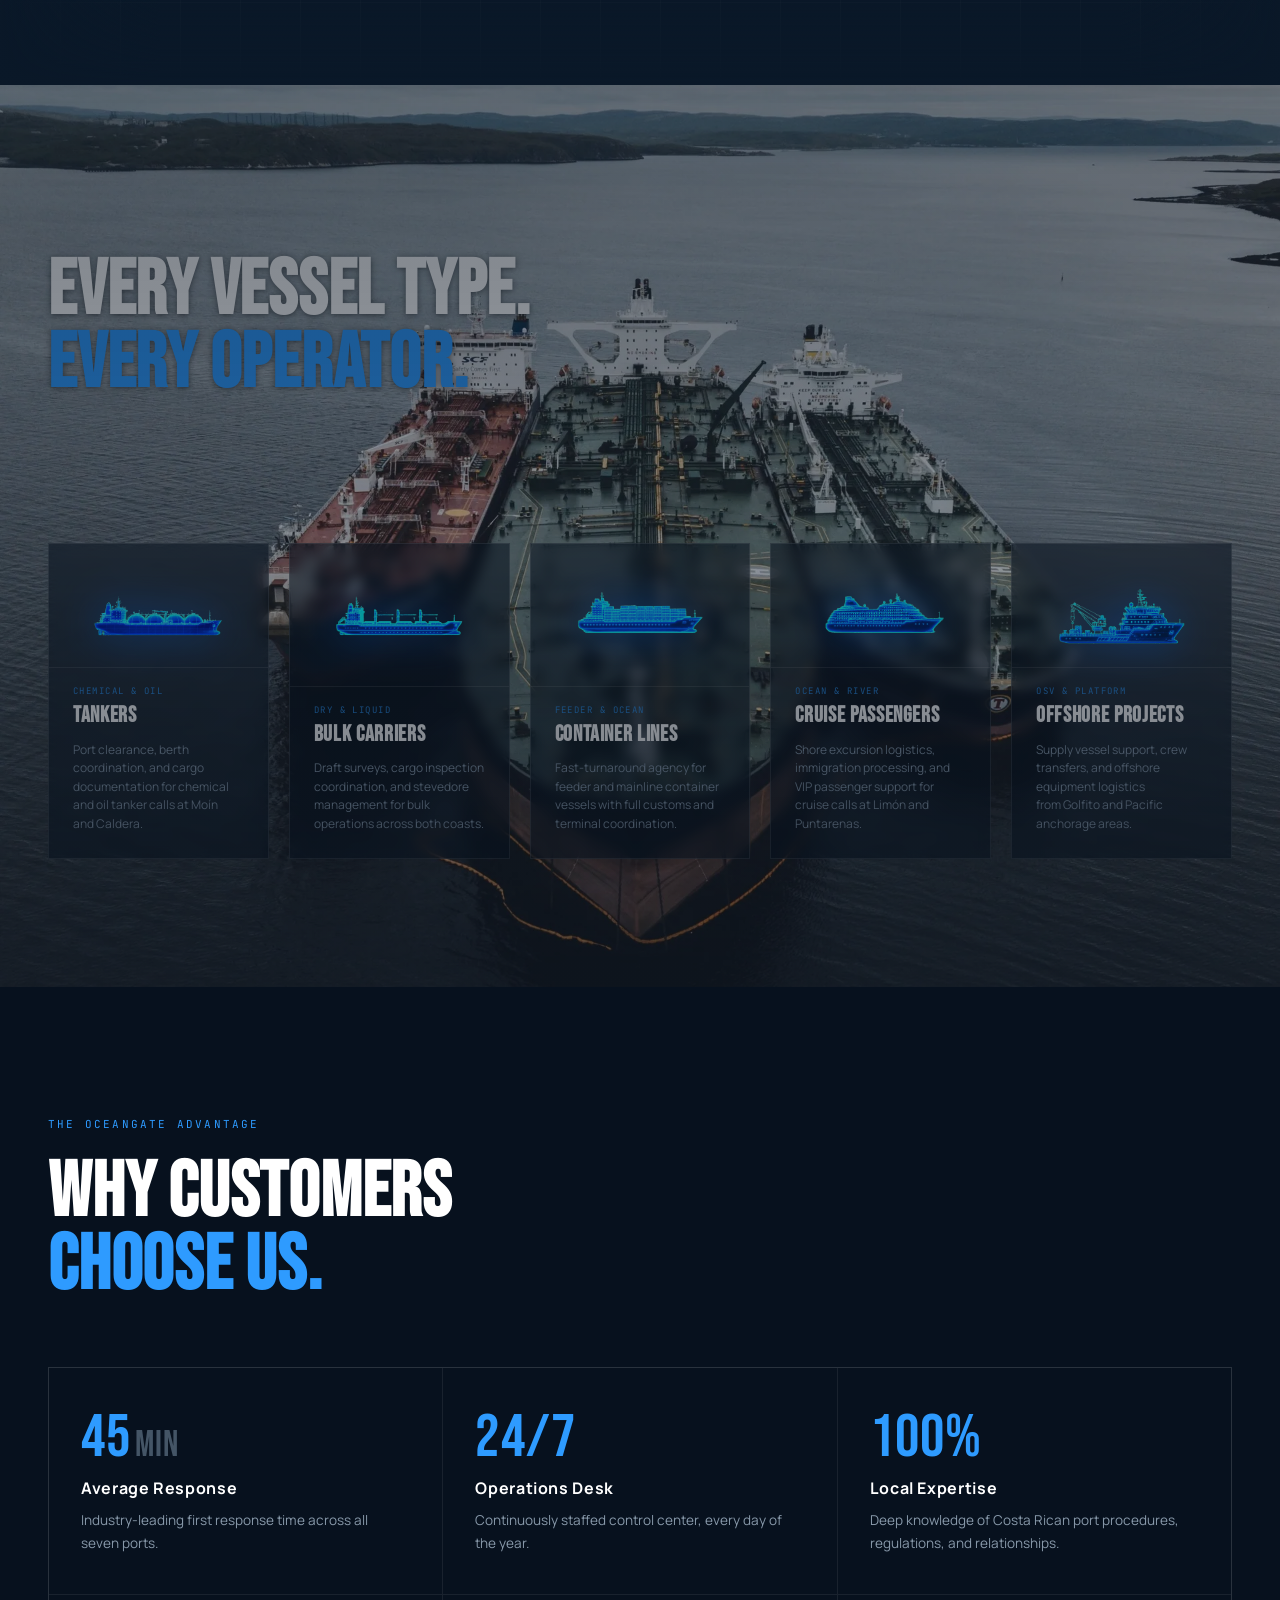
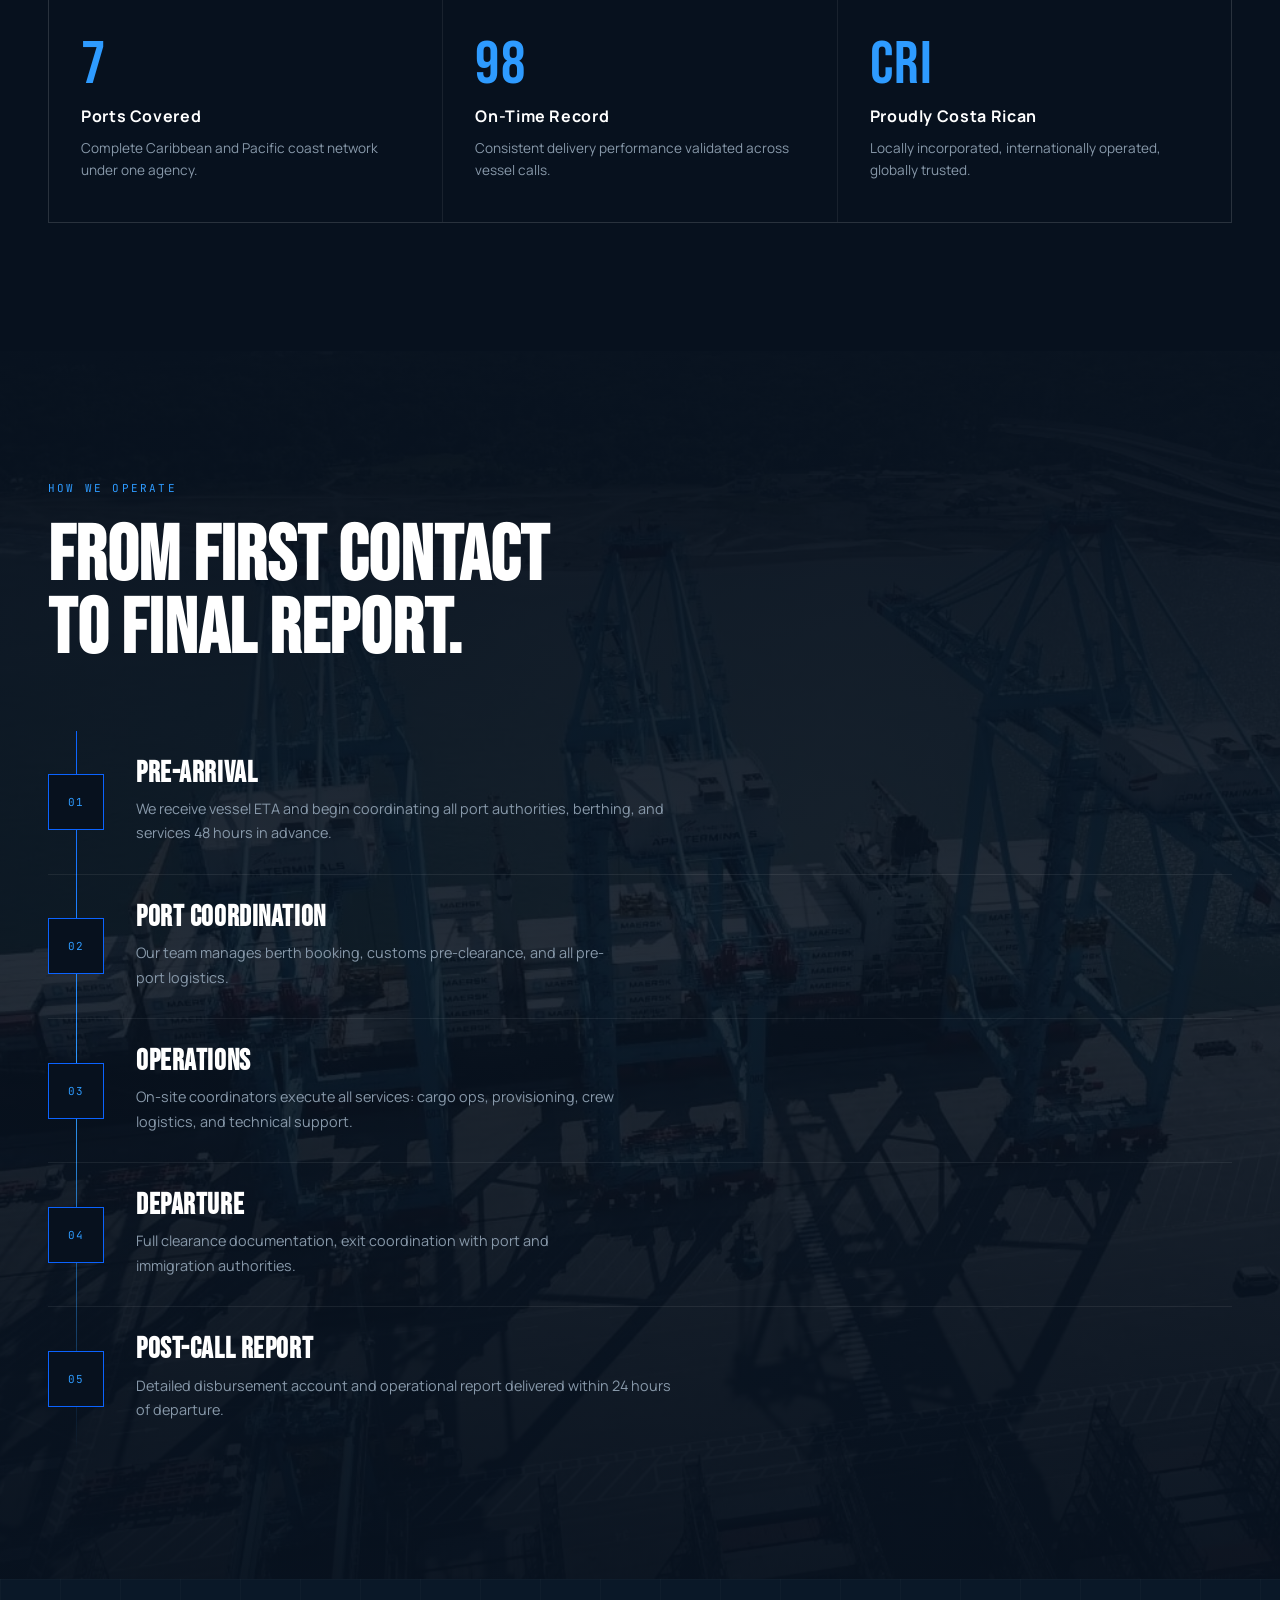
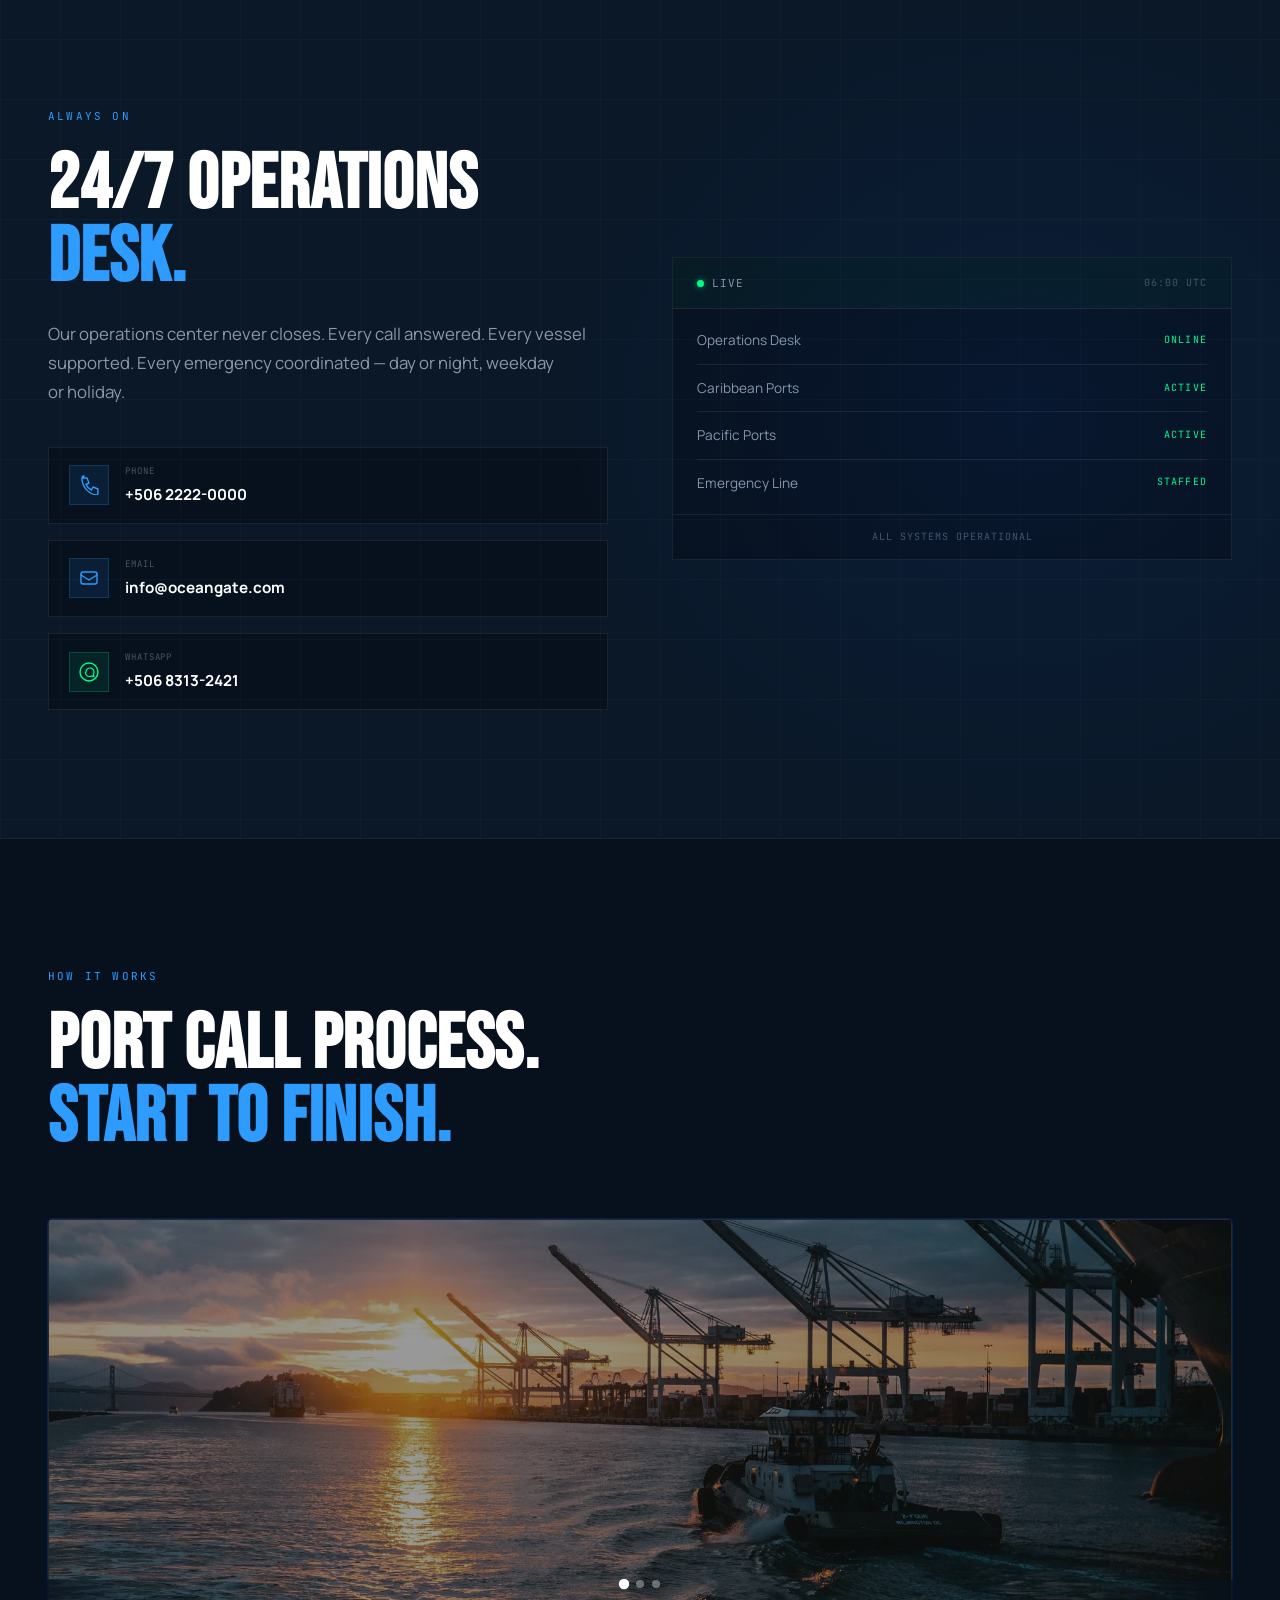
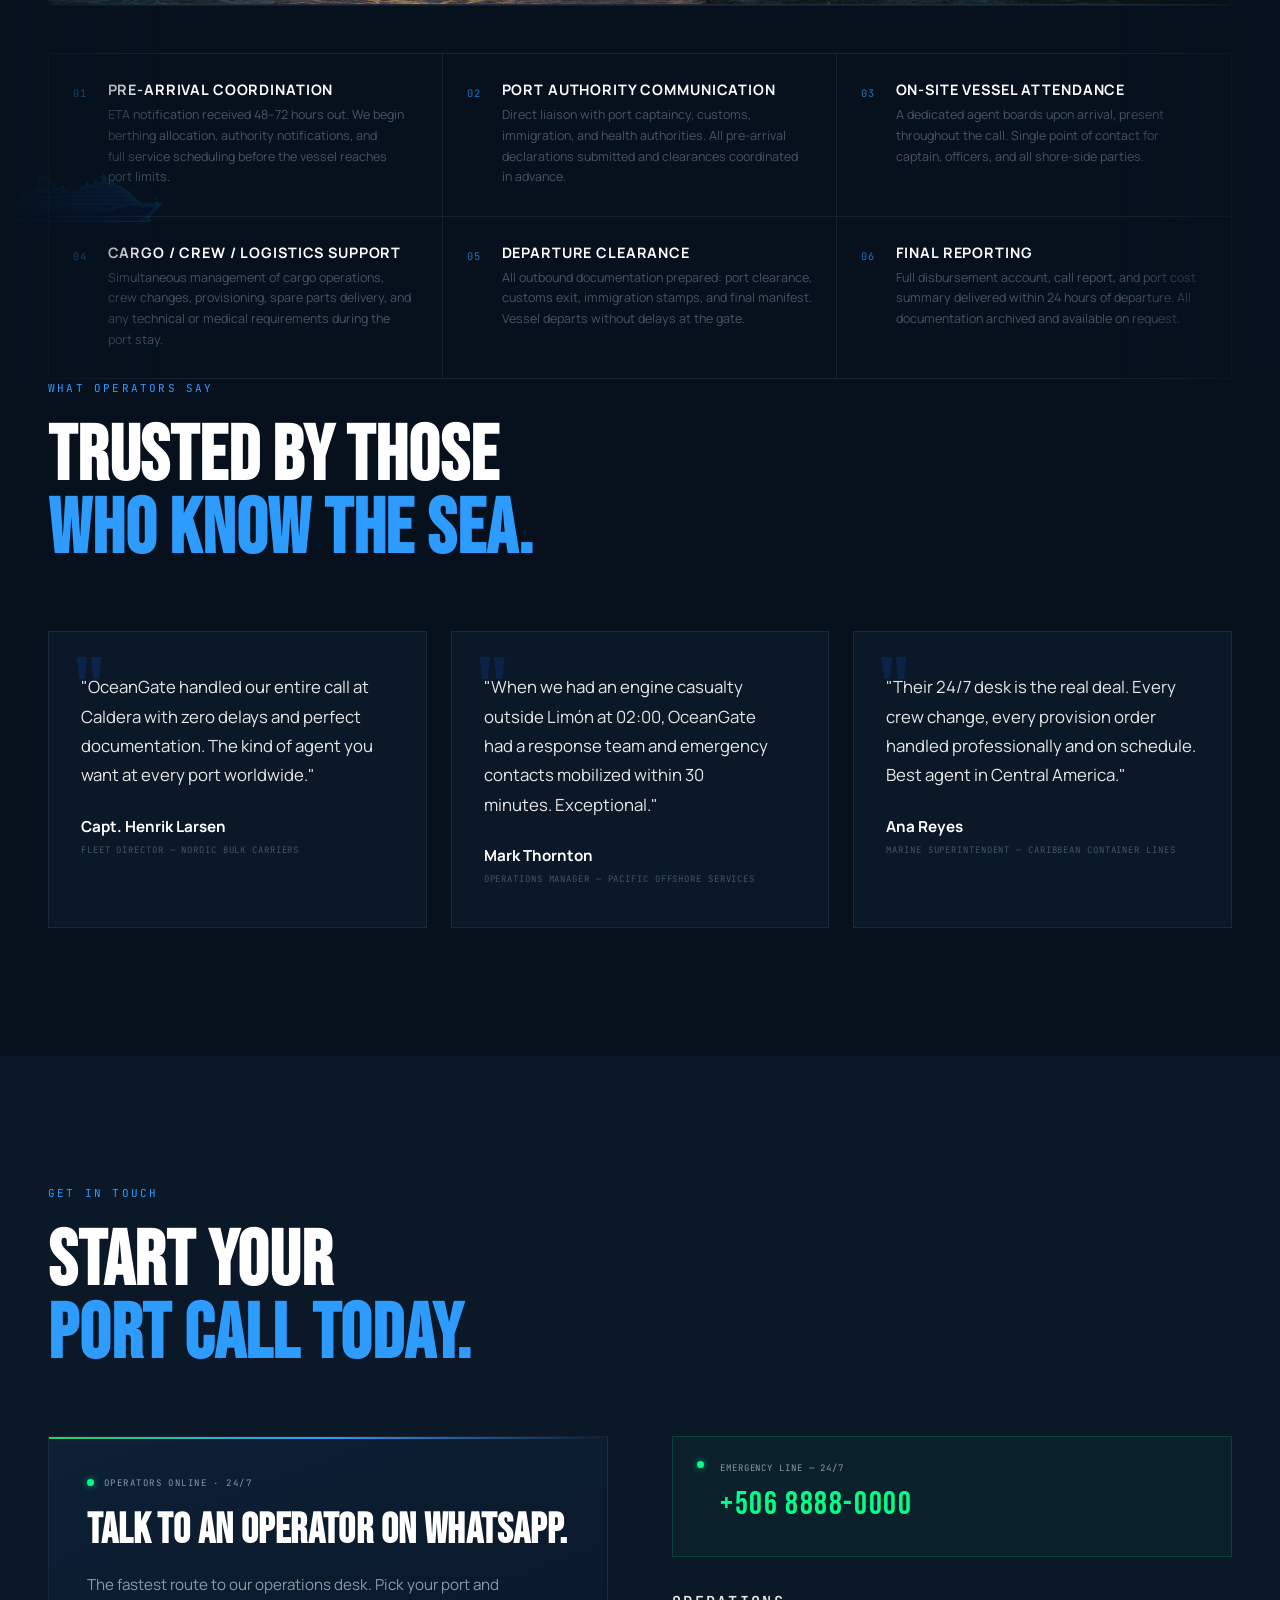
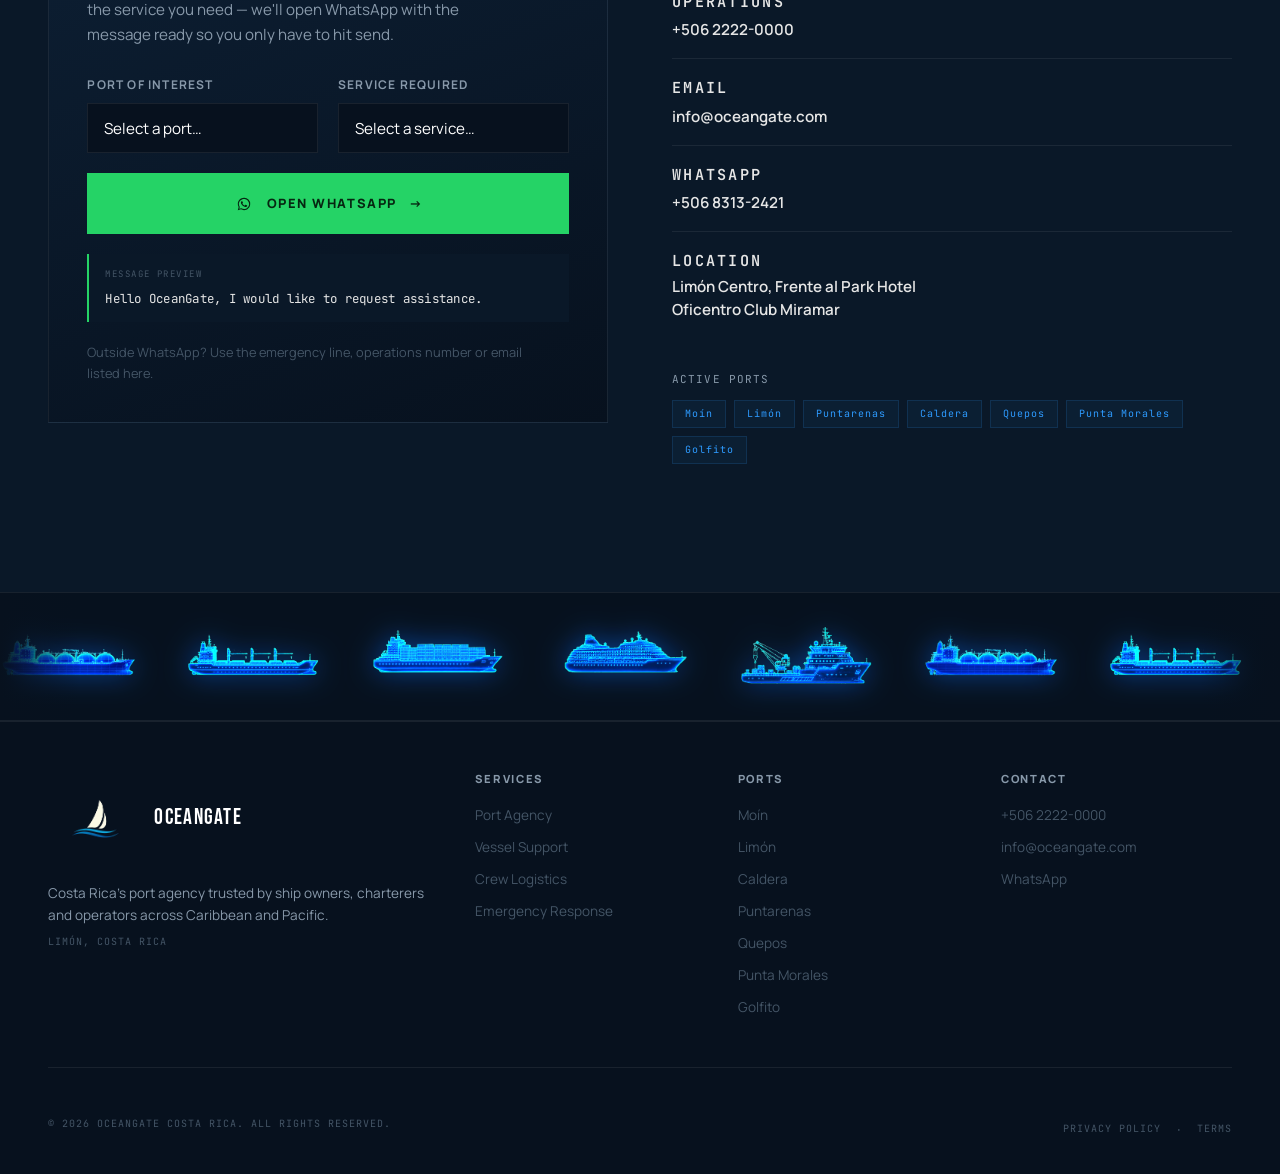
==== commit bfa3f7ce: "SEO: fija oceangatecr.com como dominio canonico Con el dominio ya definido se completa lo que quedab" ====
--- a/index.html
+++ b/index.html
@@ -9,20 +9,25 @@
   <meta property="og:title" content="OceanGate — Port Agency &amp; Vessel Support" />
   <meta property="og:description" content="Trusted maritime agency across Costa Rica. 24/7 operations. International standards." />
   <meta property="og:type" content="website" />
-  <meta property="og:image" content="assets/img/hero.jpg" />
+  <meta property="og:url" content="https://oceangatecr.com/" />
+  <!-- og:image y twitter:image deben ser URLs absolutas: los scrapers de
+       redes sociales no resuelven rutas relativas. -->
+  <meta property="og:image" content="https://oceangatecr.com/assets/img/hero.jpg" />
   <meta property="og:image:width" content="3840" />
   <meta property="og:image:height" content="2160" />
+  <meta property="og:image:alt" content="Container port at night with cranes and vessels" />
   <meta property="og:site_name" content="OceanGate" />
   <meta property="og:locale" content="en_US" />
   <meta property="og:locale:alternate" content="es_CR" />
-  <!-- TODO: al tener el dominio, agregar aqui og:url y <link rel="canonical">,
-       y crear robots.txt y sitemap.xml. Sin el dominio real un canonical
-       equivocado hace mas dano que no ponerlo. -->
   <meta name="twitter:card" content="summary_large_image" />
   <meta name="twitter:title" content="OceanGate — Port Agency &amp; Vessel Support" />
   <meta name="twitter:description" content="Trusted maritime agency across Costa Rica. 24/7 operations. International standards." />
-  <meta name="twitter:image" content="assets/img/hero.jpg" />
+  <meta name="twitter:image" content="https://oceangatecr.com/assets/img/hero.jpg" />
   <meta name="theme-color" content="#07111E" />
+
+  <!-- Canonical: sin www. El .htaccess redirige www -> raiz para que no
+       queden dos URLs compitiendo por el mismo contenido. -->
+  <link rel="canonical" href="https://oceangatecr.com/" />
   <link rel="apple-touch-icon" href="assets/img/oceangatelogo1.png" />
 
   <!-- Favicon -->
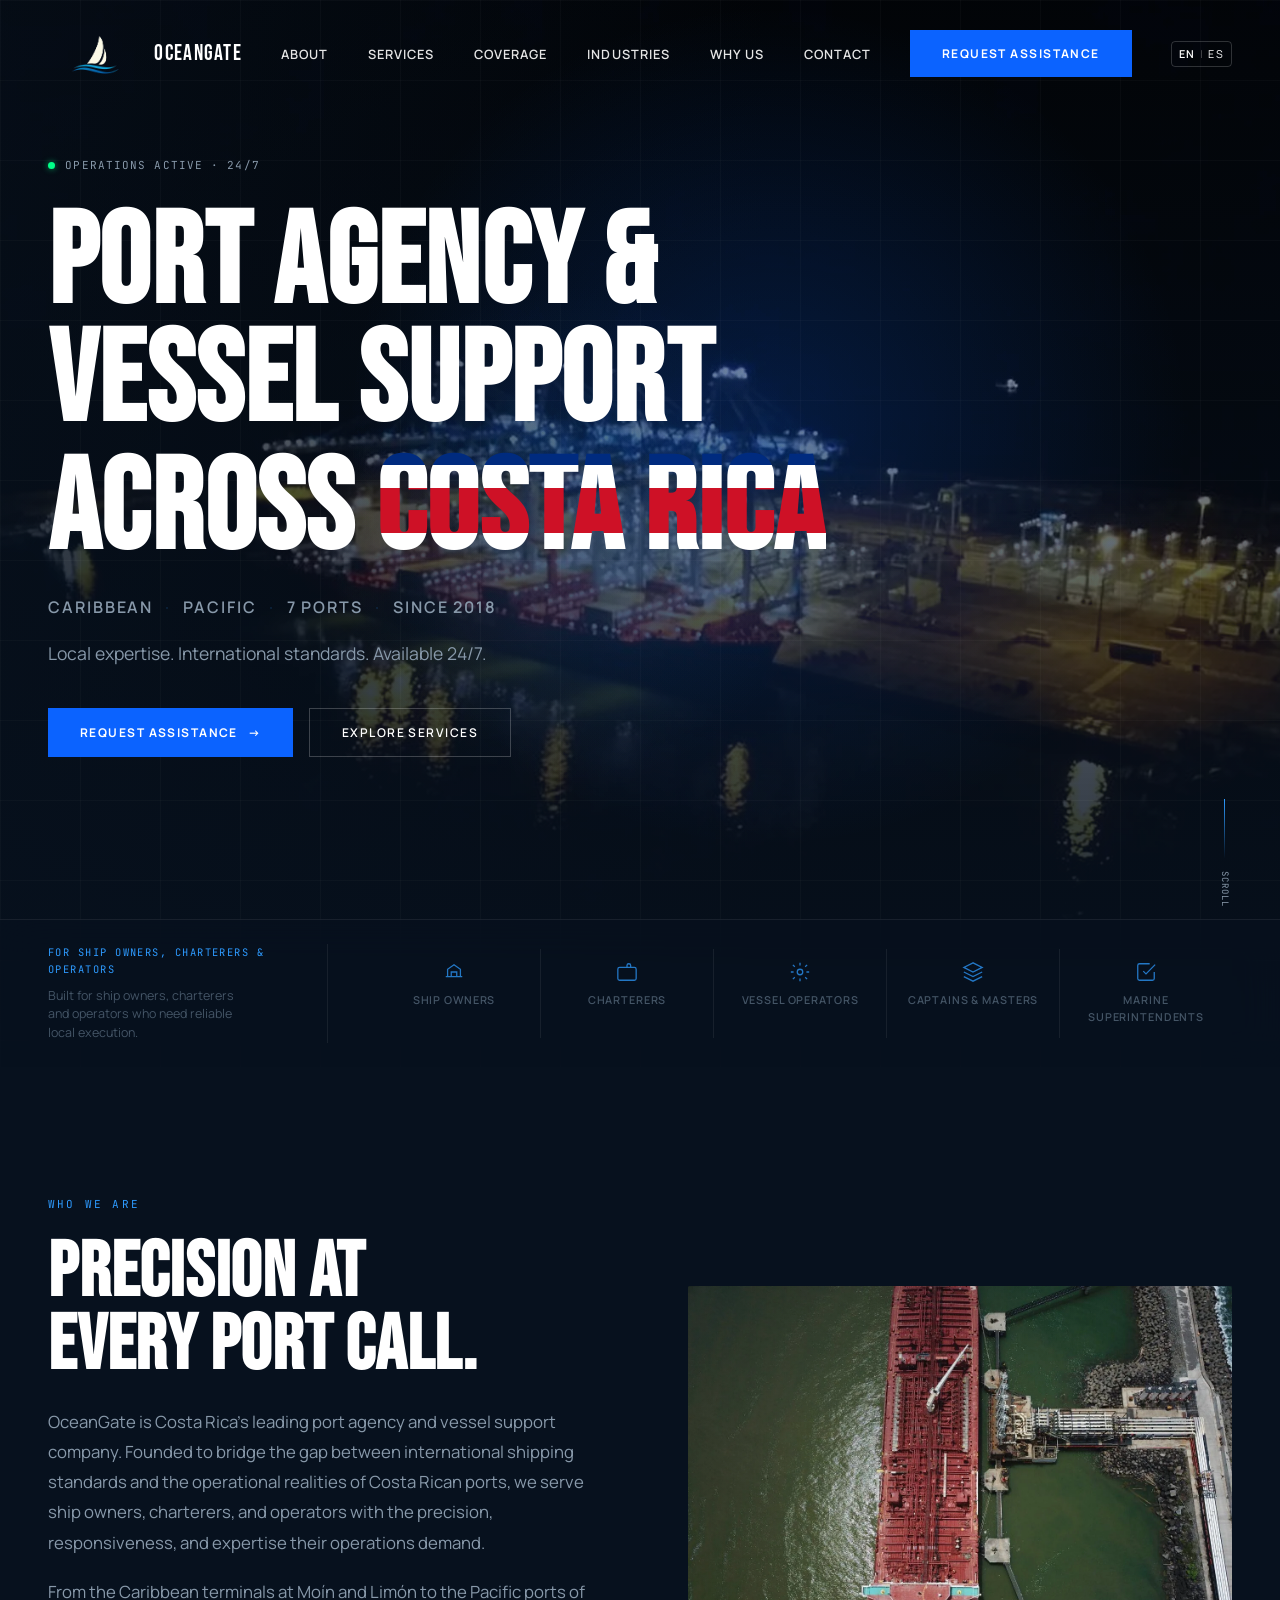
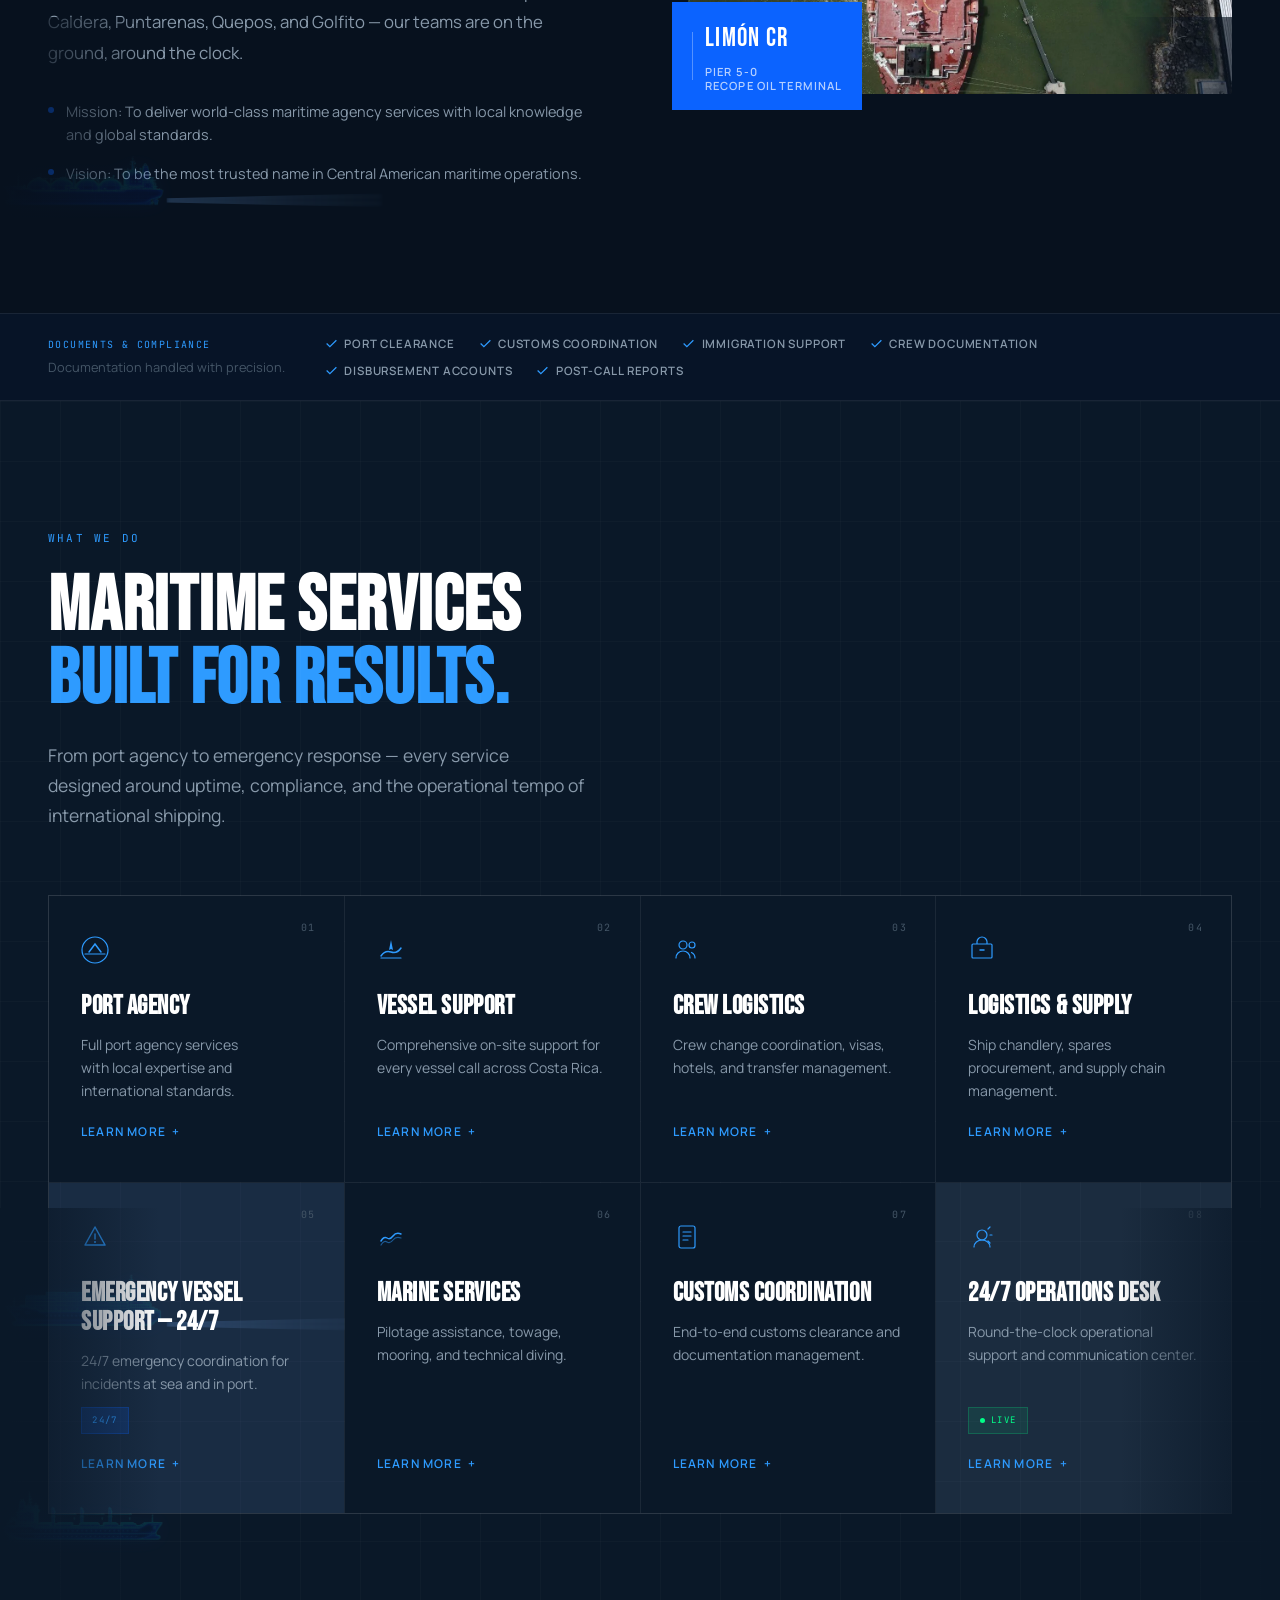
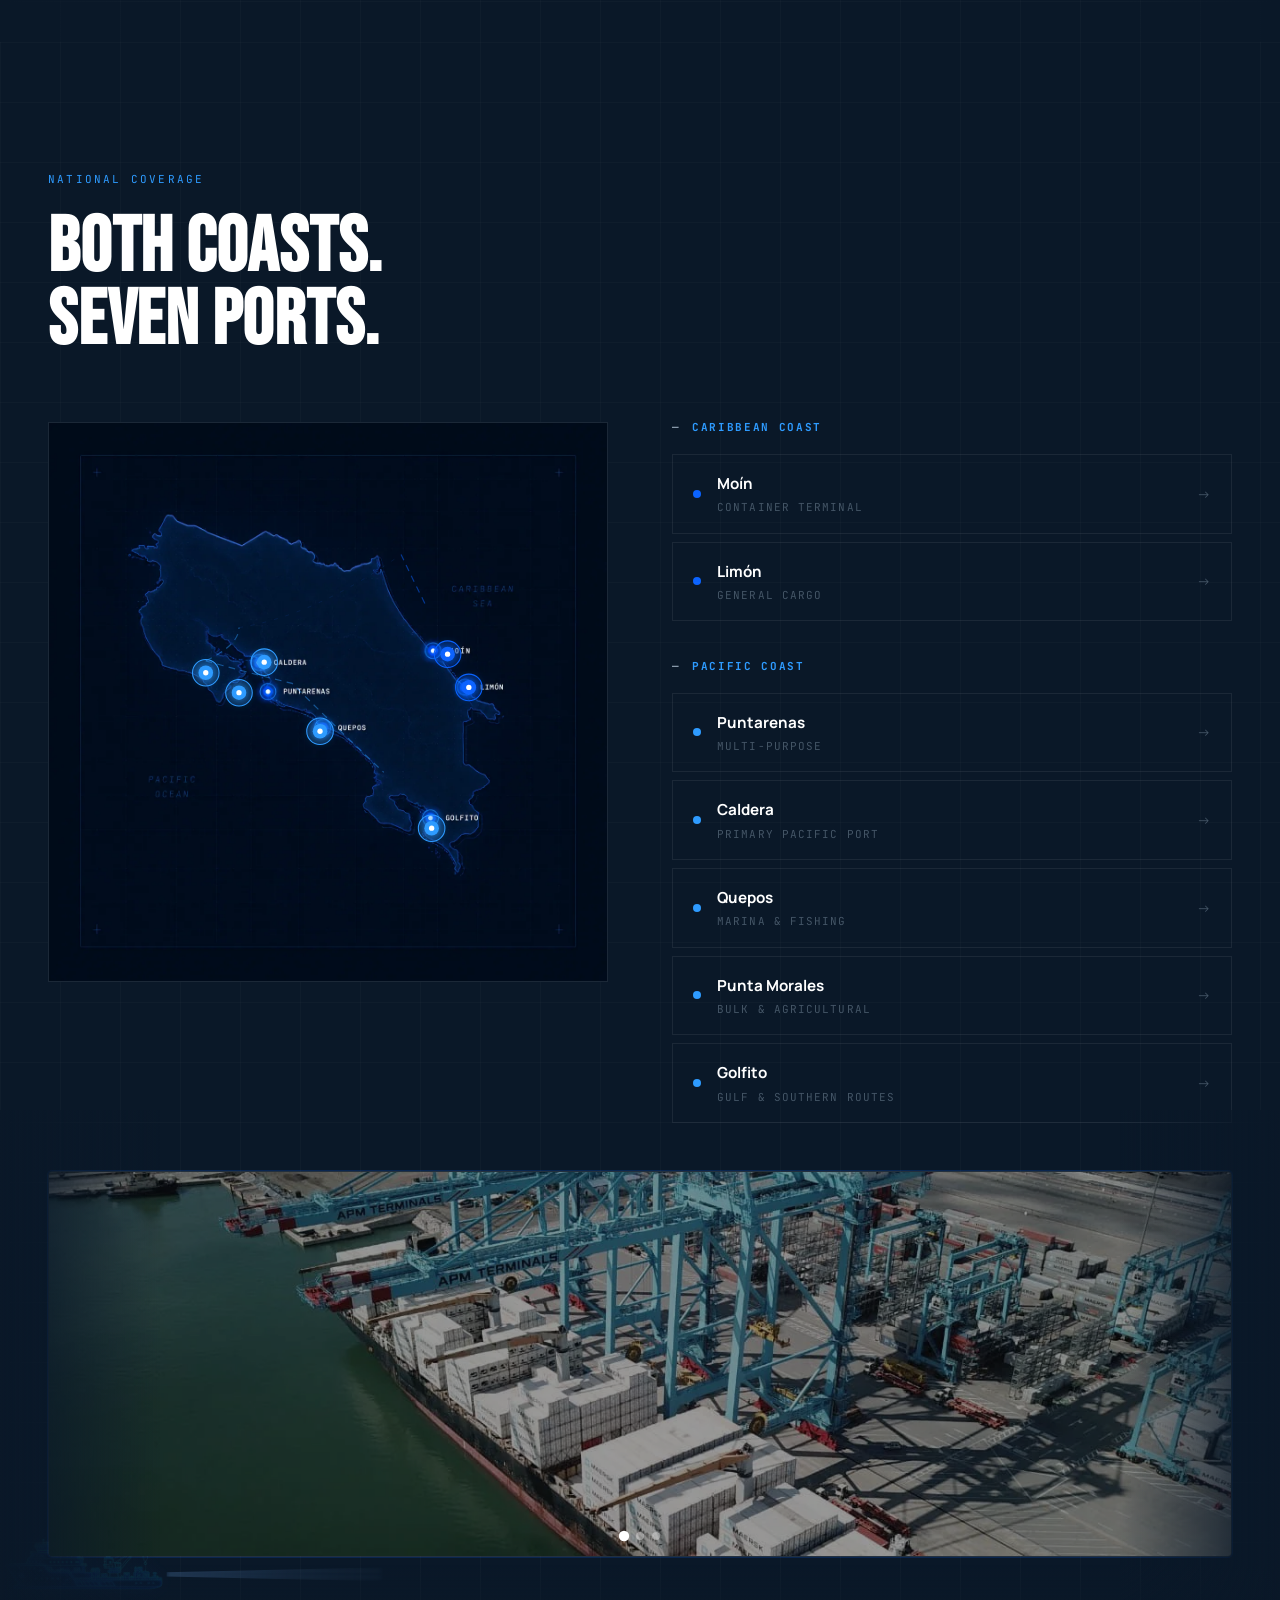
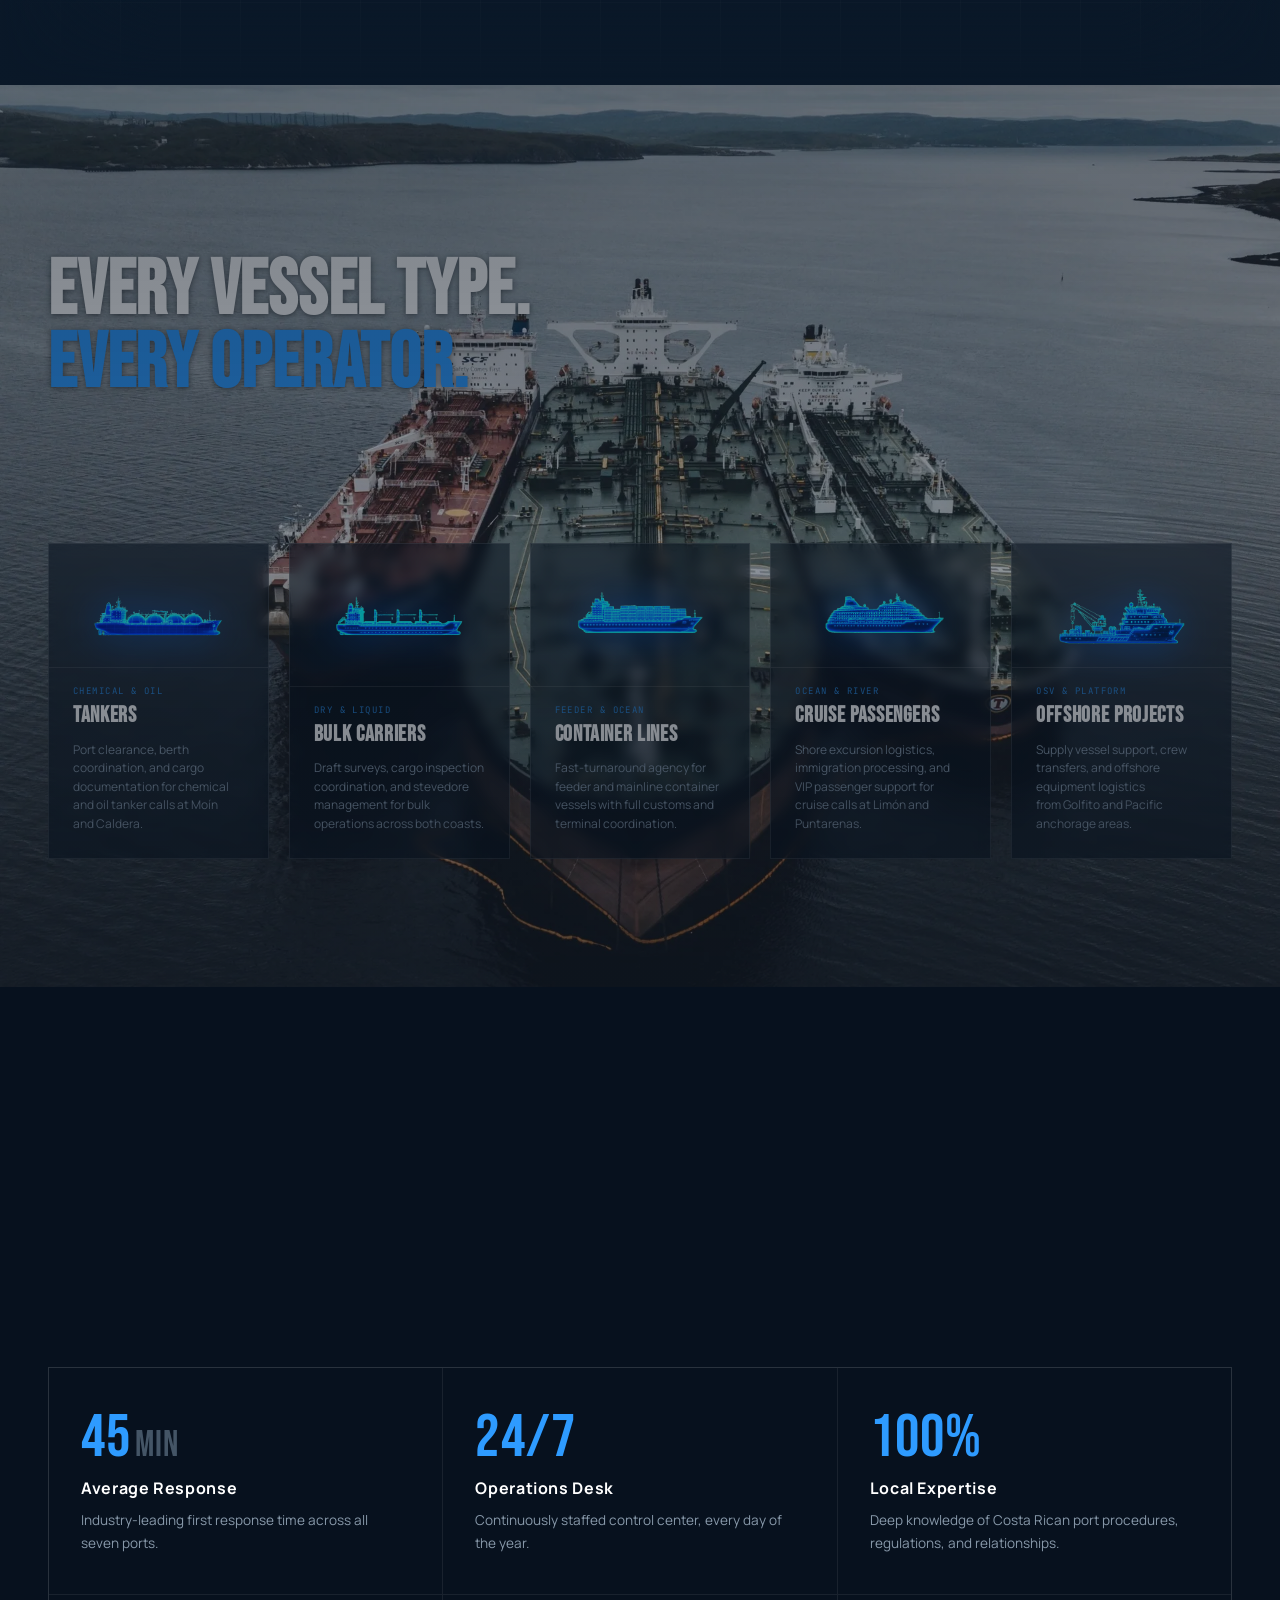
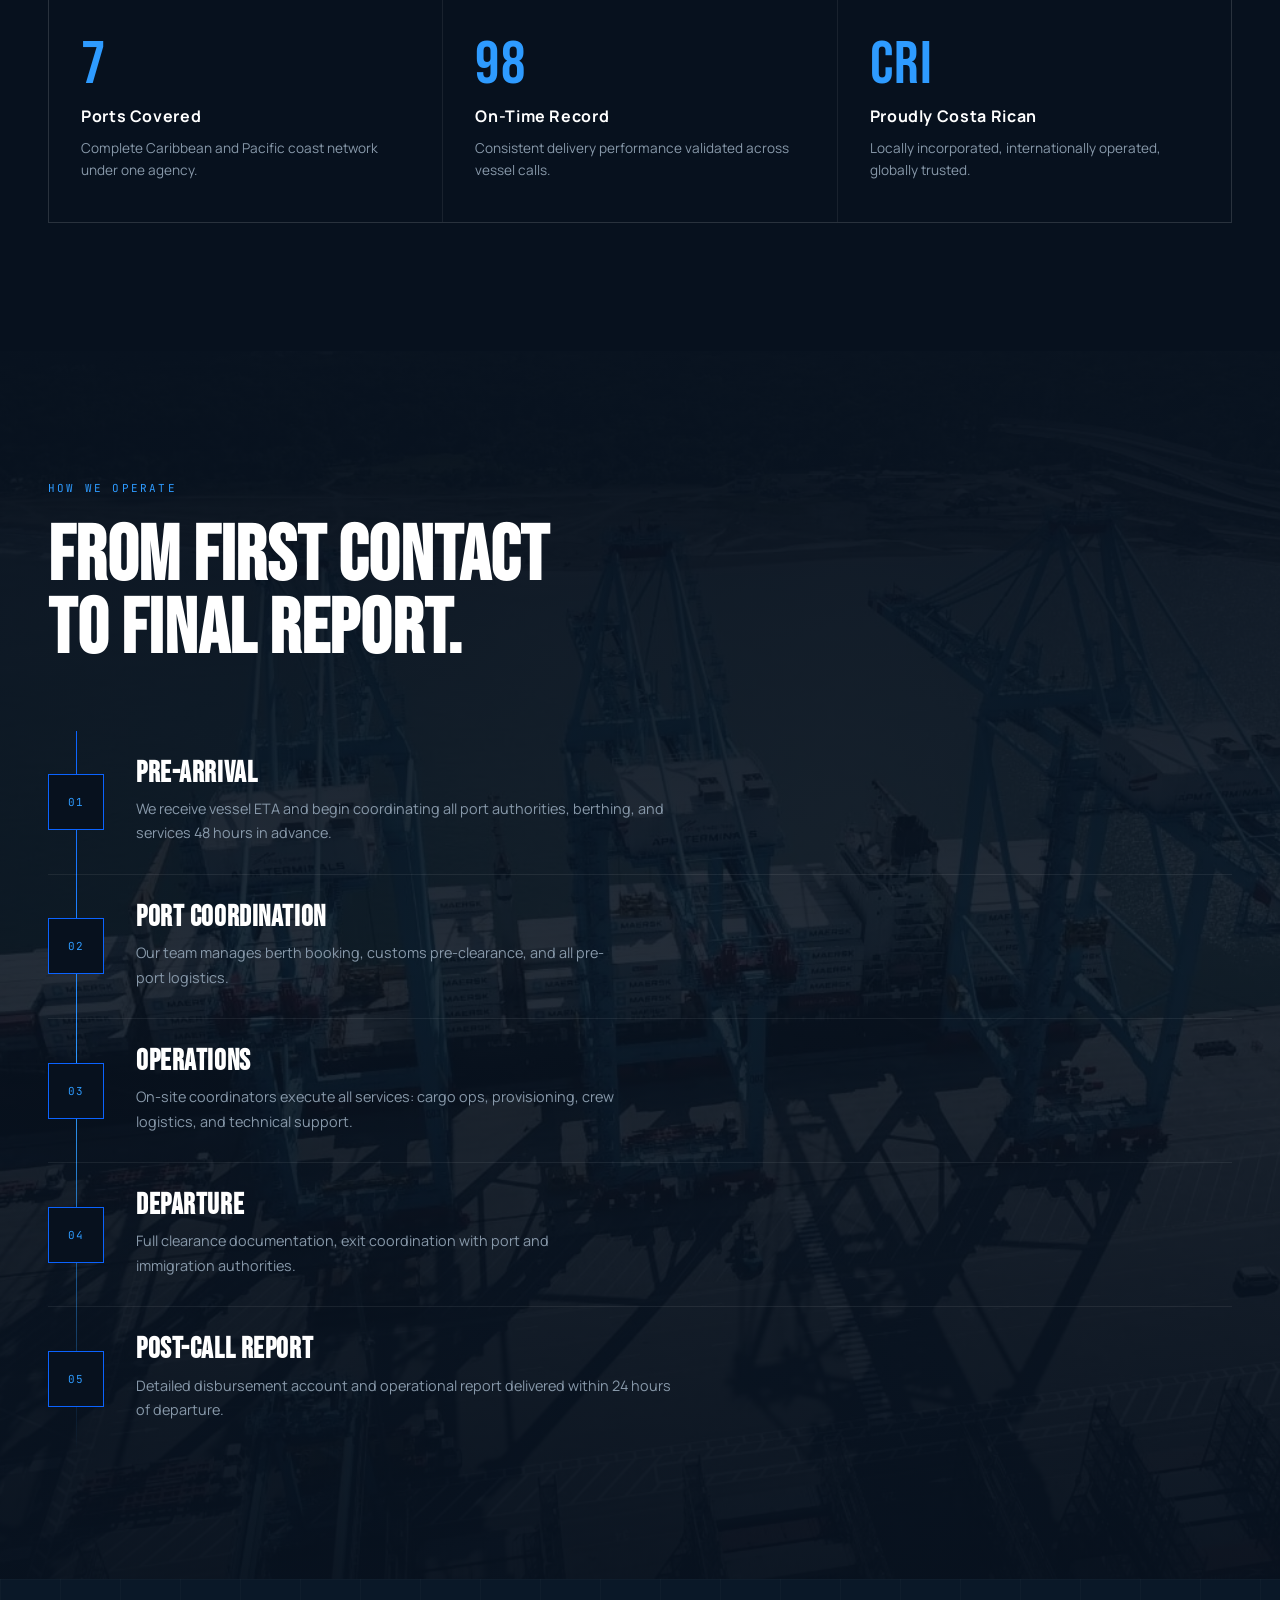
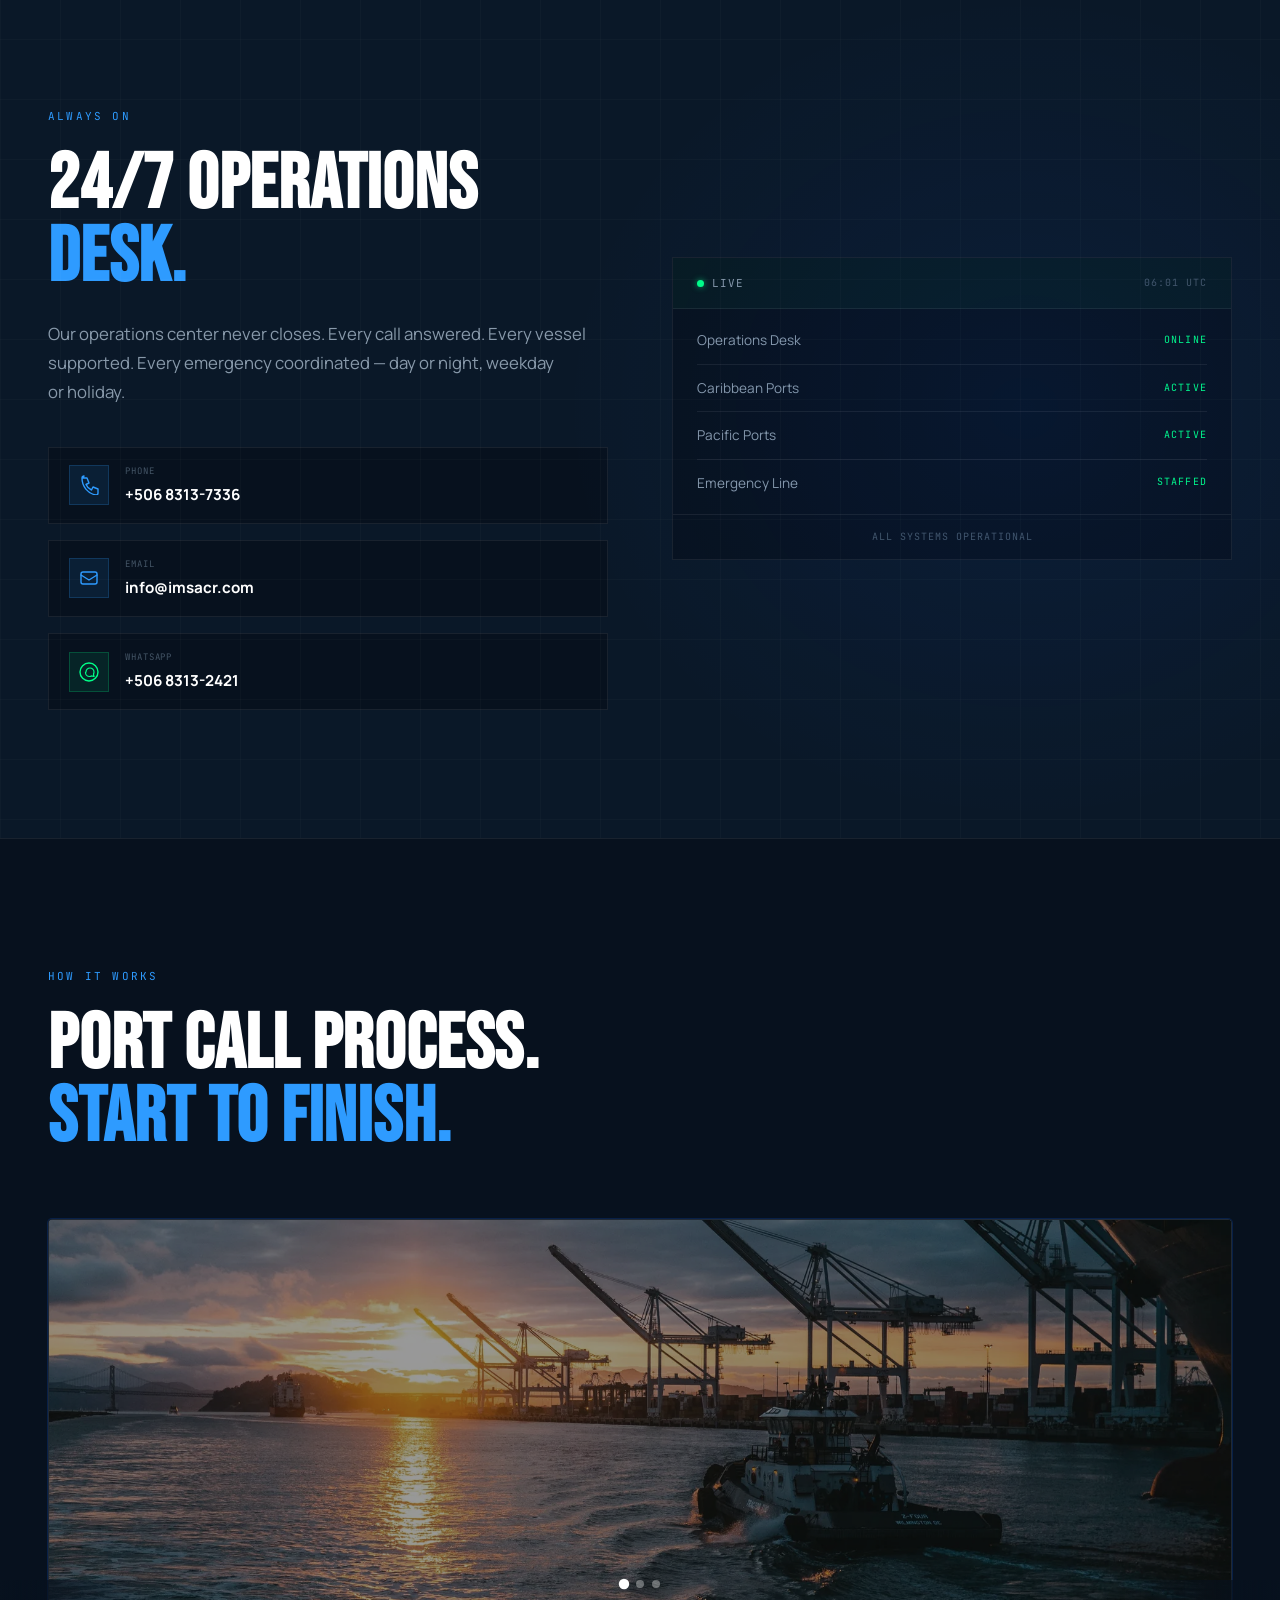
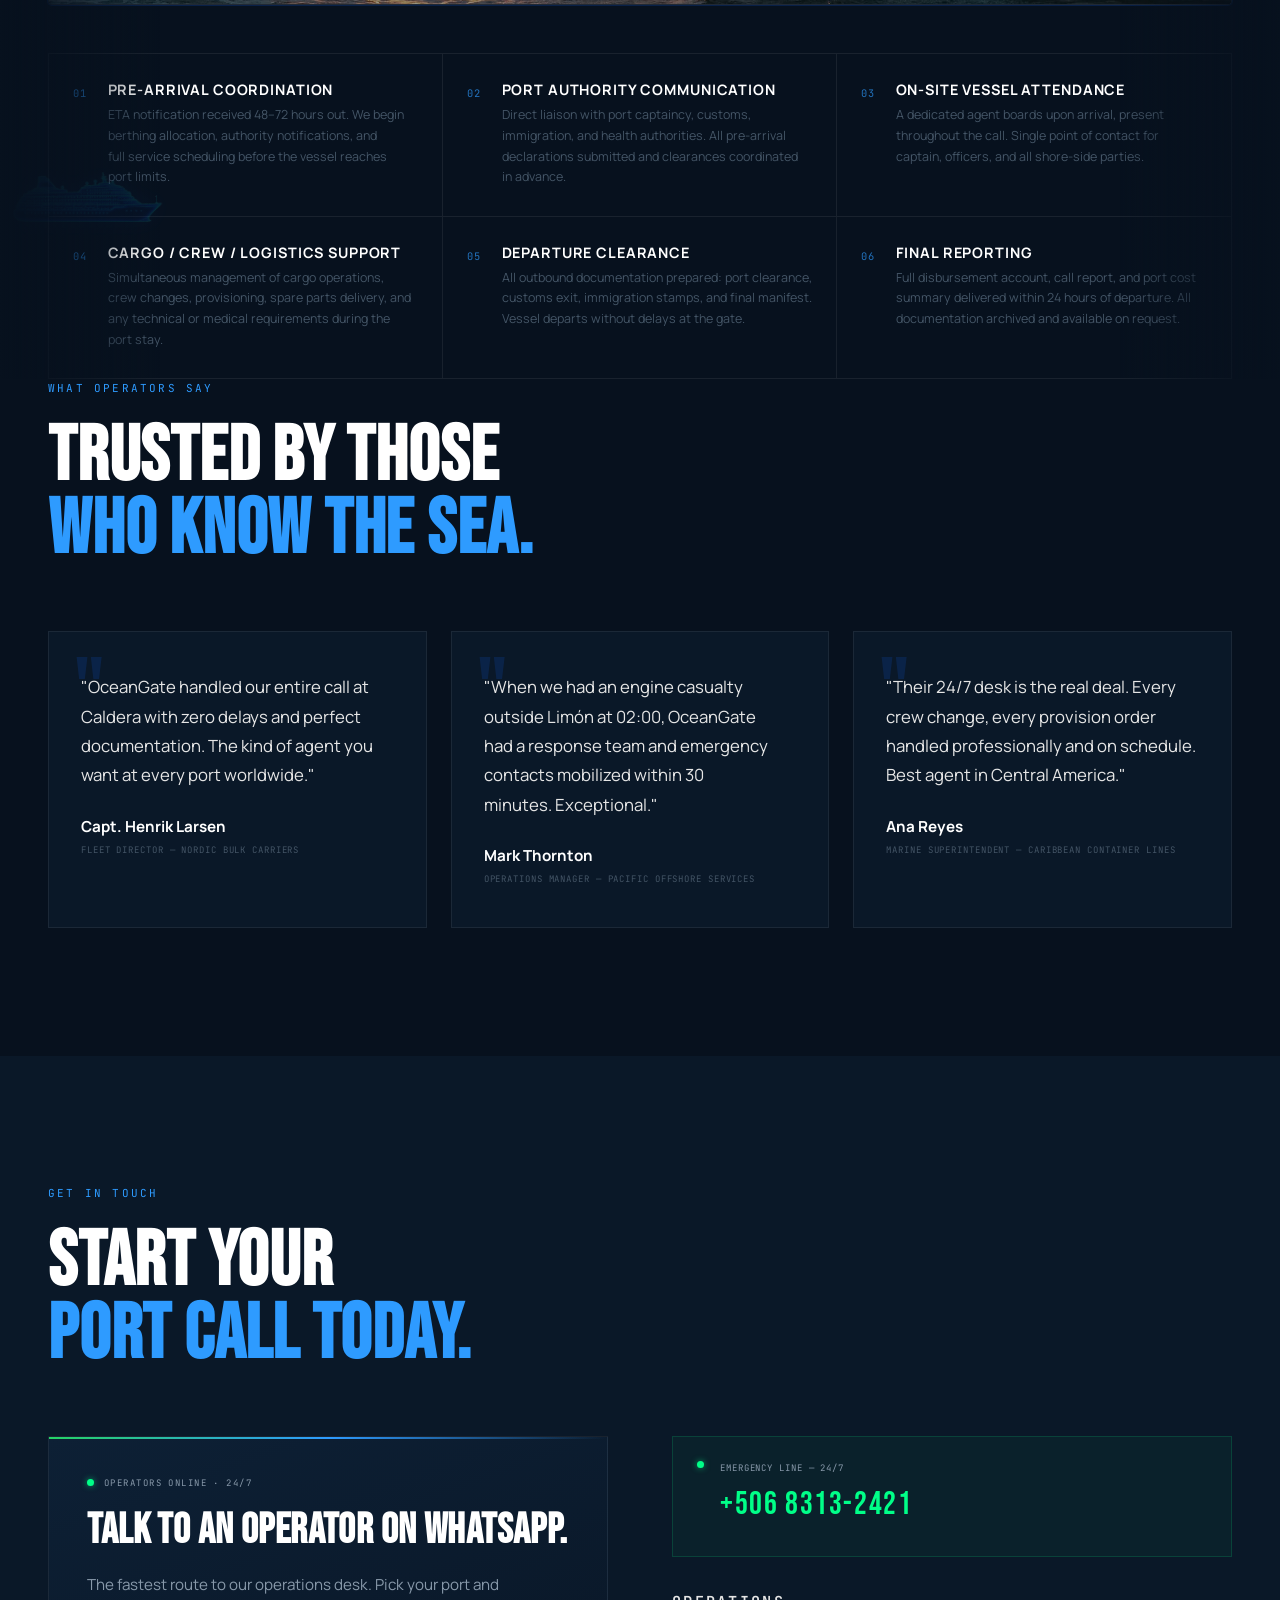
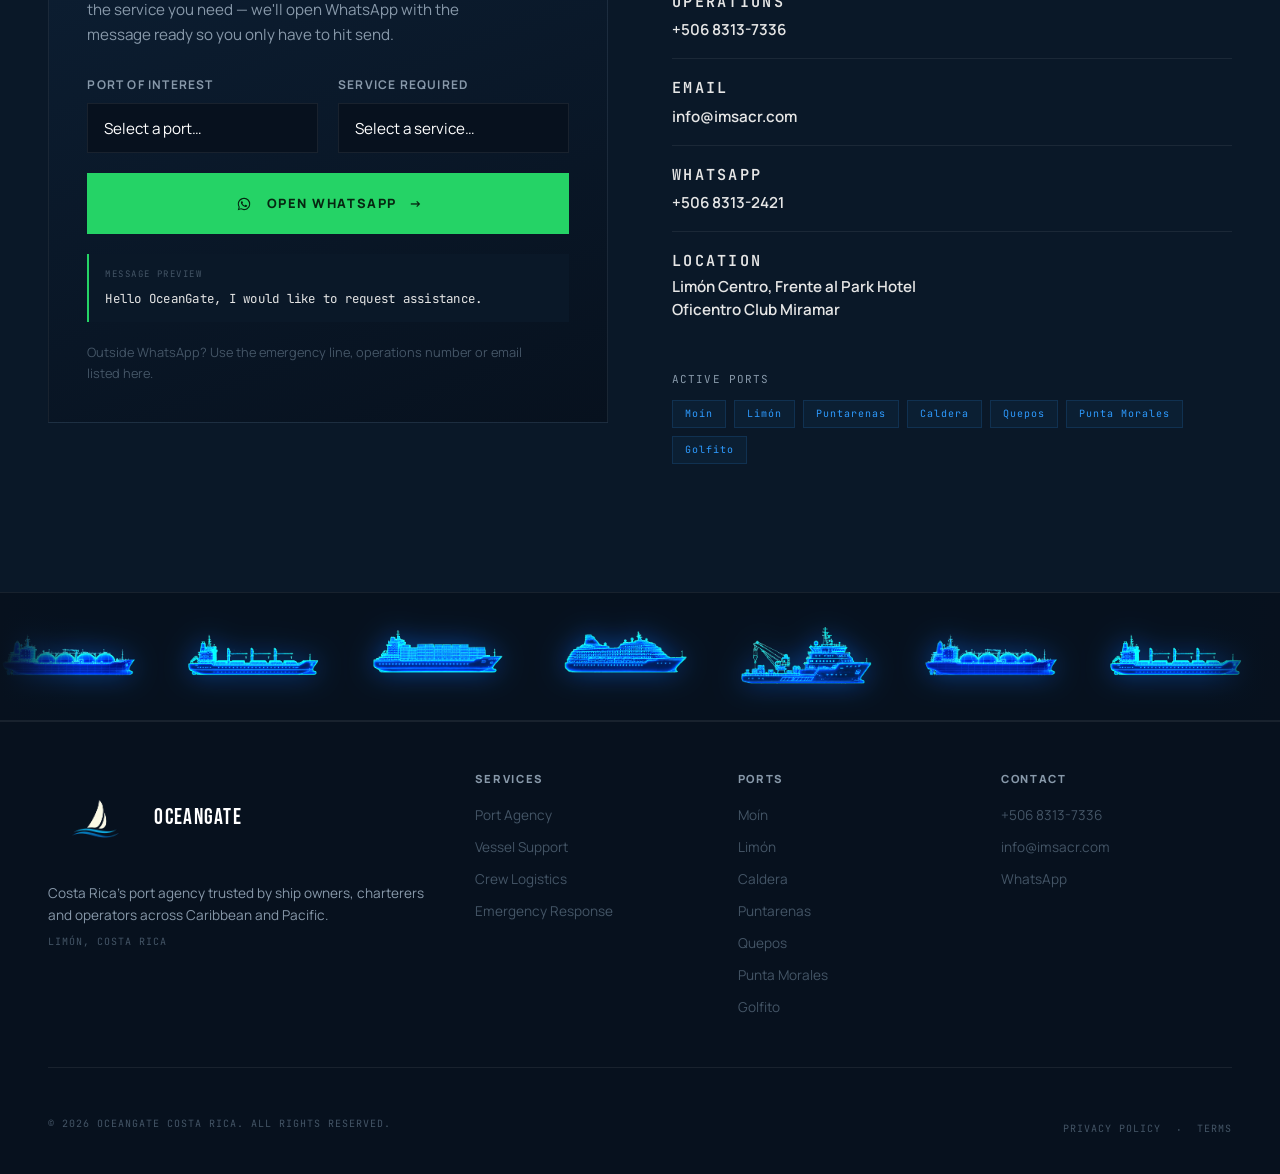
==== commit 714092af: "Reemplaza los datos de contacto de relleno por los reales Los tres datos que venian del template se " ====
--- a/index.html
+++ b/index.html
@@ -89,7 +89,7 @@
     <a href="#contact" class="btn-primary" data-i18n="mob.cta">Request Assistance →</a>
     <div class="mobile-menu-contact">
       <span data-i18n="mob.emergency">Emergency Line</span>
-      <a href="tel:+50688880000">+506 8888-0000</a>
+      <a href="tel:+50683132421">+506 8313-2421</a>
     </div>
   </div>
 
@@ -728,22 +728,22 @@
             <h2 class="section-title" data-i18n-html="ops.title">24/7 Operations<br /><em>Desk.</em></h2>
             <p class="ops-desc" data-i18n="ops.desc">Our operations center never closes. Every call answered. Every vessel supported. Every emergency coordinated — day or night, weekday or holiday.</p>
             <div class="ops-channels">
-              <a href="tel:+50622220000" class="ops-channel">
+              <a href="tel:+50683137336" class="ops-channel">
                 <div class="ops-channel-icon" aria-hidden="true">
                   <svg width="20" height="20" viewBox="0 0 20 20" fill="none"><path d="M4 3h4l2 5-3 1.5a10 10 0 005.5 5.5L14 12l5 2v4a2 2 0 01-2 2A17 17 0 013 3a2 2 0 012-2z" stroke="currentColor" stroke-width="1.4" fill="none" stroke-linejoin="round"/></svg>
                 </div>
                 <div>
                   <span class="mono" data-i18n="ops.phone">Phone</span>
-                  <strong>+506 2222-0000</strong>
+                  <strong>+506 8313-7336</strong>
                 </div>
               </a>
-              <a href="mailto:info@oceangate.com" class="ops-channel">
+              <a href="mailto:info@imsacr.com" class="ops-channel">
                 <div class="ops-channel-icon" aria-hidden="true">
                   <svg width="20" height="20" viewBox="0 0 20 20" fill="none"><rect x="2" y="4" width="16" height="12" rx="2" stroke="currentColor" stroke-width="1.4"/><path d="M2 7l8 5 8-5" stroke="currentColor" stroke-width="1.4" stroke-linecap="round"/></svg>
                 </div>
                 <div>
                   <span class="mono" data-i18n="ops.email">Email</span>
-                  <strong>info@oceangate.com</strong>
+                  <strong>info@imsacr.com</strong>
                 </div>
               </a>
               <a href="https://wa.me/50683132421" class="ops-channel" rel="noopener noreferrer" target="_blank">
@@ -970,17 +970,17 @@
               <span class="live-dot" aria-hidden="true"></span>
               <div>
                 <p class="mono" data-i18n="con.emergency">Emergency Line — 24/7</p>
-                <a href="tel:+50688880000" class="contact-emergency-num">+506 8888-0000</a>
+                <a href="tel:+50683132421" class="contact-emergency-num">+506 8313-2421</a>
               </div>
             </div>
             <div class="contact-details">
               <div class="contact-detail">
                 <span class="mono contact-detail-label" data-i18n="con.ops">Operations</span>
-                <a href="tel:+50622220000">+506 2222-0000</a>
+                <a href="tel:+50683137336">+506 8313-7336</a>
               </div>
               <div class="contact-detail">
                 <span class="mono contact-detail-label" data-i18n="con.email.lbl">Email</span>
-                <a href="mailto:info@oceangate.com">info@oceangate.com</a>
+                <a href="mailto:info@imsacr.com">info@imsacr.com</a>
               </div>
               <div class="contact-detail">
                 <span class="mono contact-detail-label" data-i18n="con.wa.lbl">WhatsApp</span>
@@ -1093,8 +1093,8 @@
           </div>
           <div class="footer-nav-col">
             <strong data-i18n="foot.contact">Contact</strong>
-            <a href="tel:+50622220000">+506 2222-0000</a>
-            <a href="mailto:info@oceangate.com">info@oceangate.com</a>
+            <a href="tel:+50683137336">+506 8313-7336</a>
+            <a href="mailto:info@imsacr.com">info@imsacr.com</a>
             <a href="https://wa.me/50683132421" rel="noopener noreferrer" target="_blank">WhatsApp</a>
           </div>
         </nav>
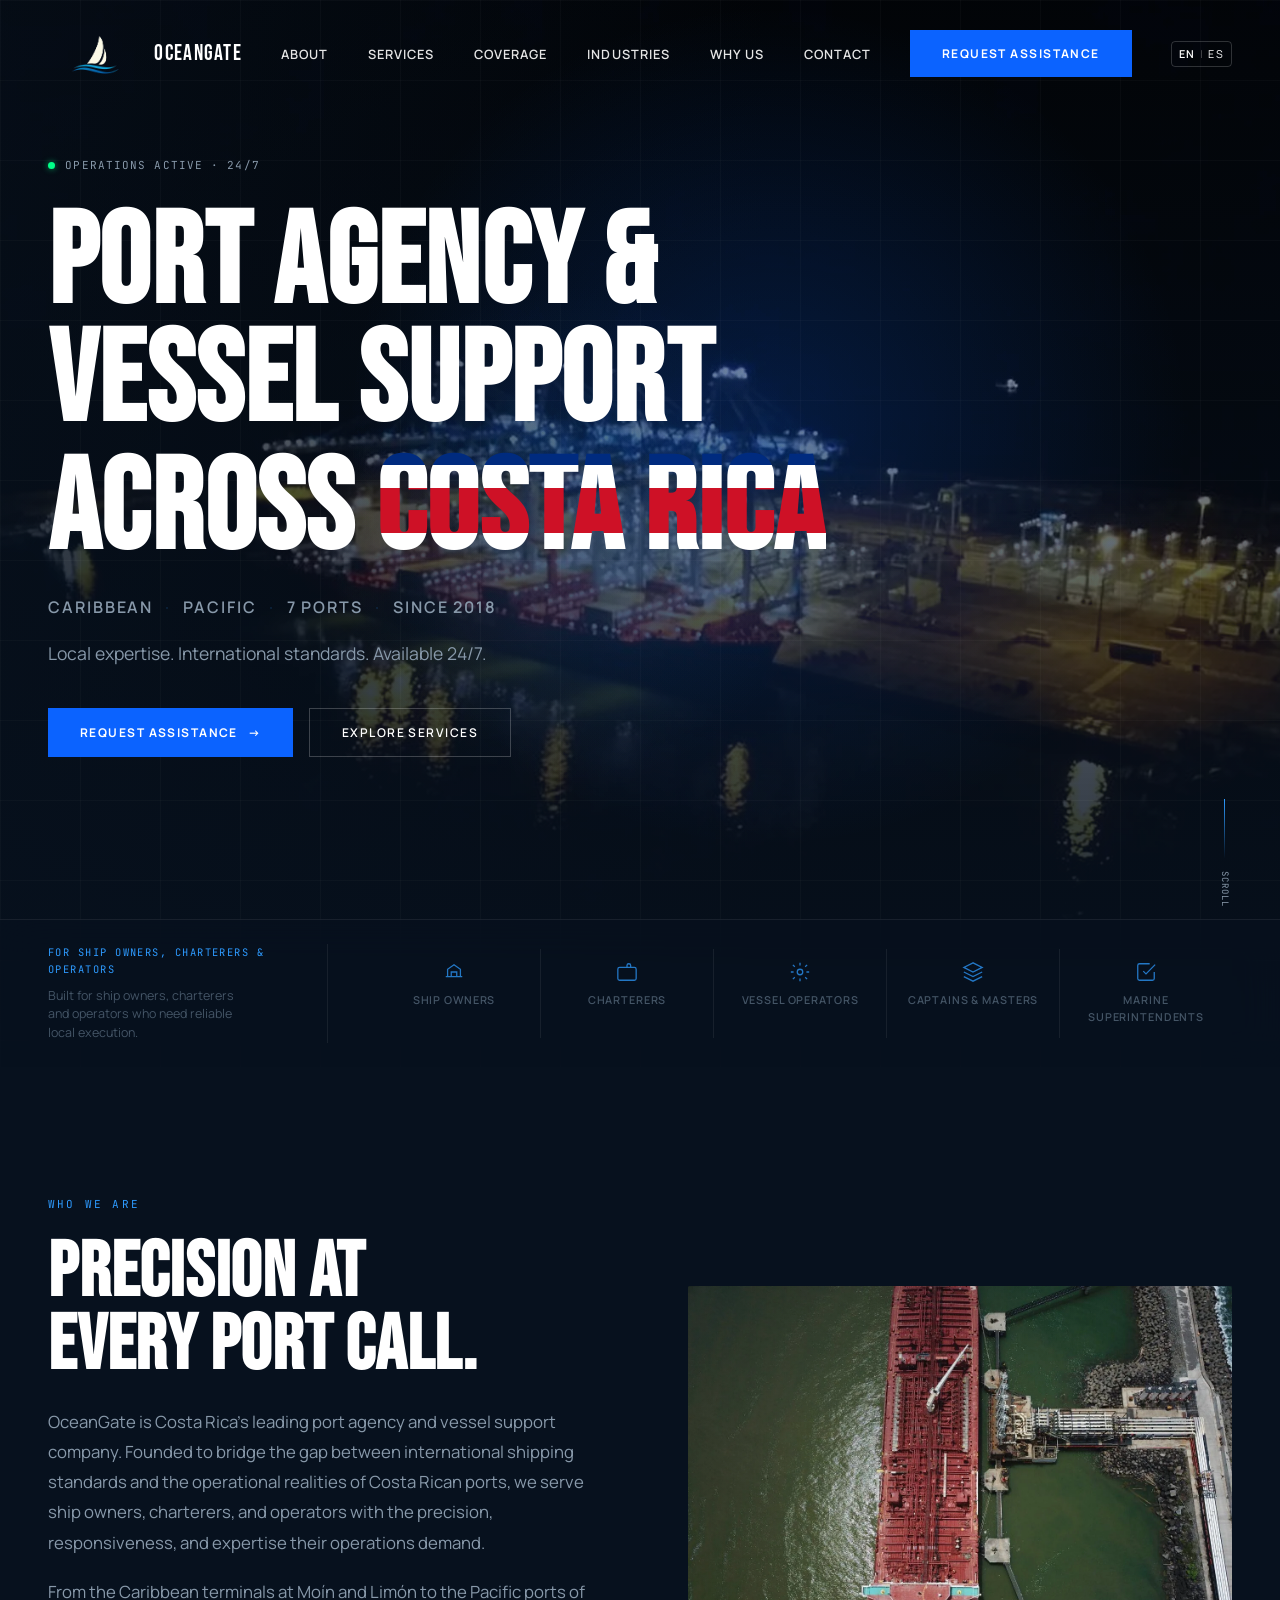
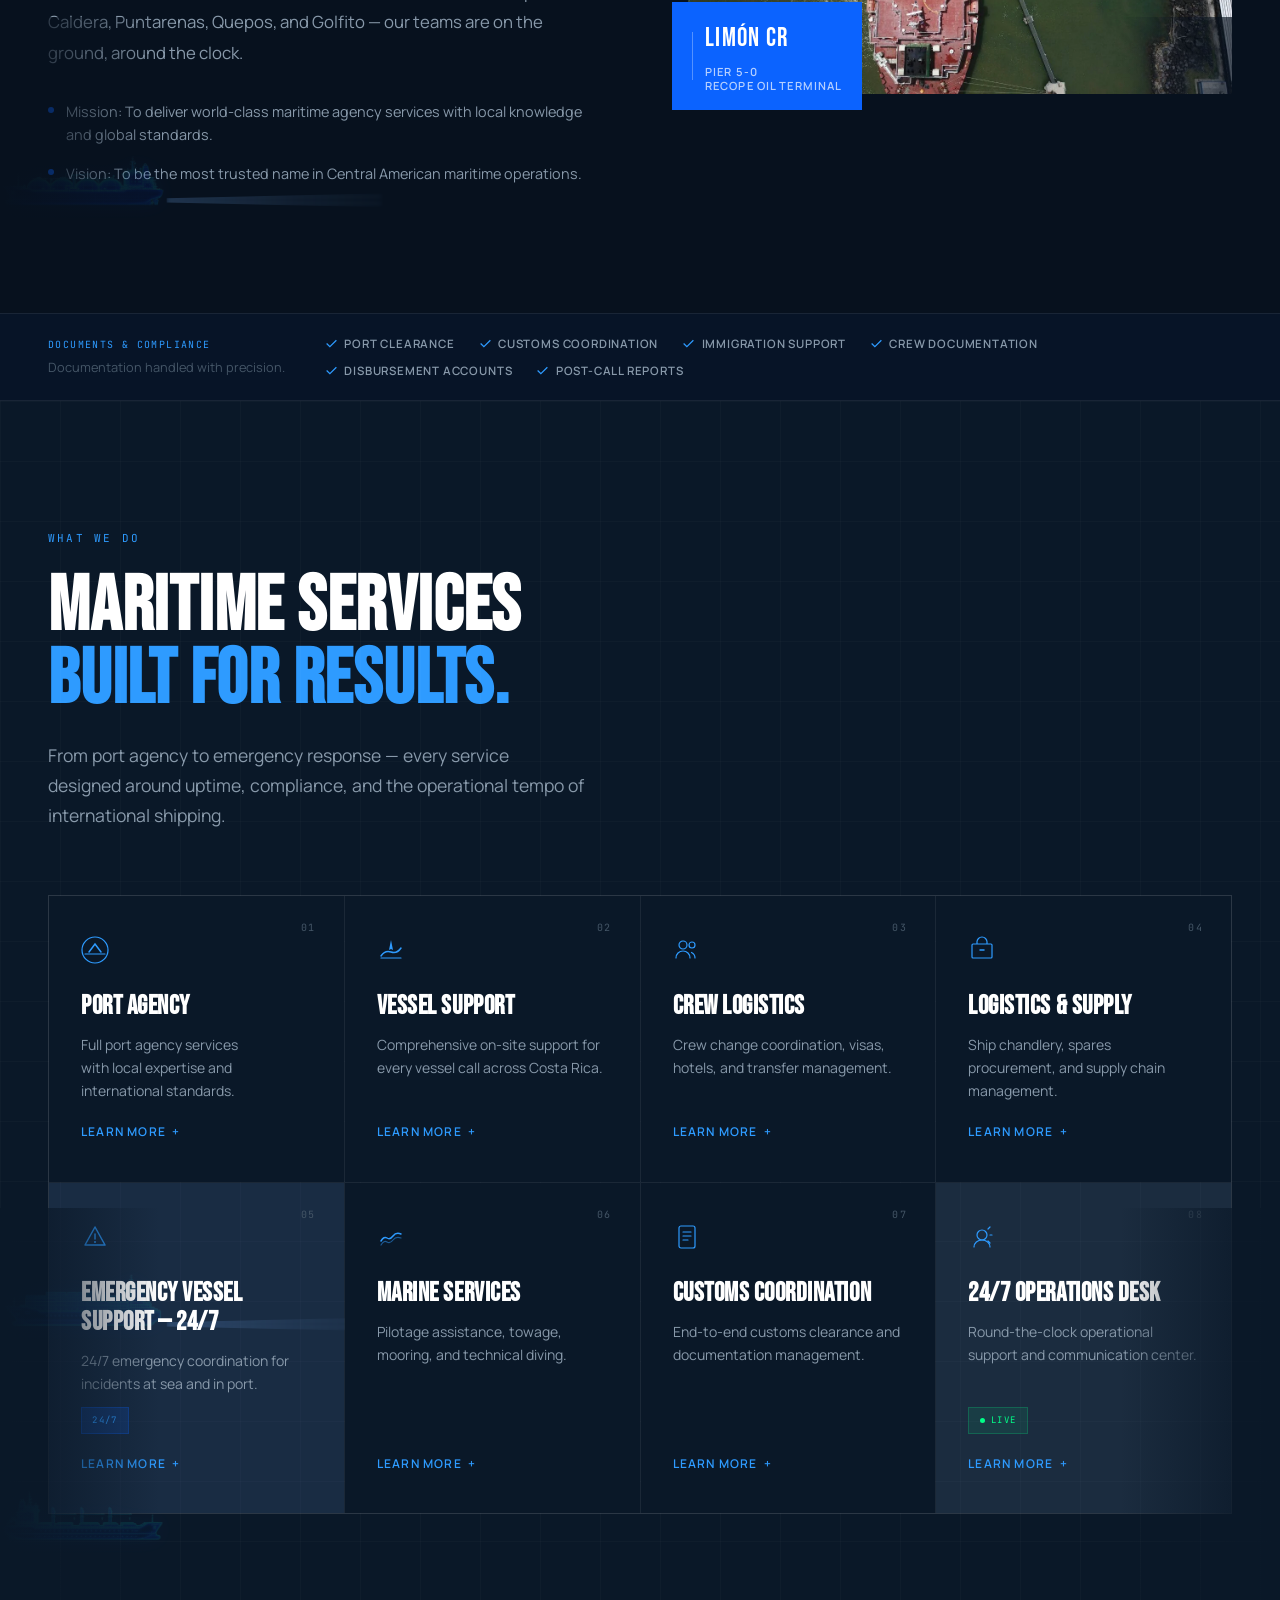
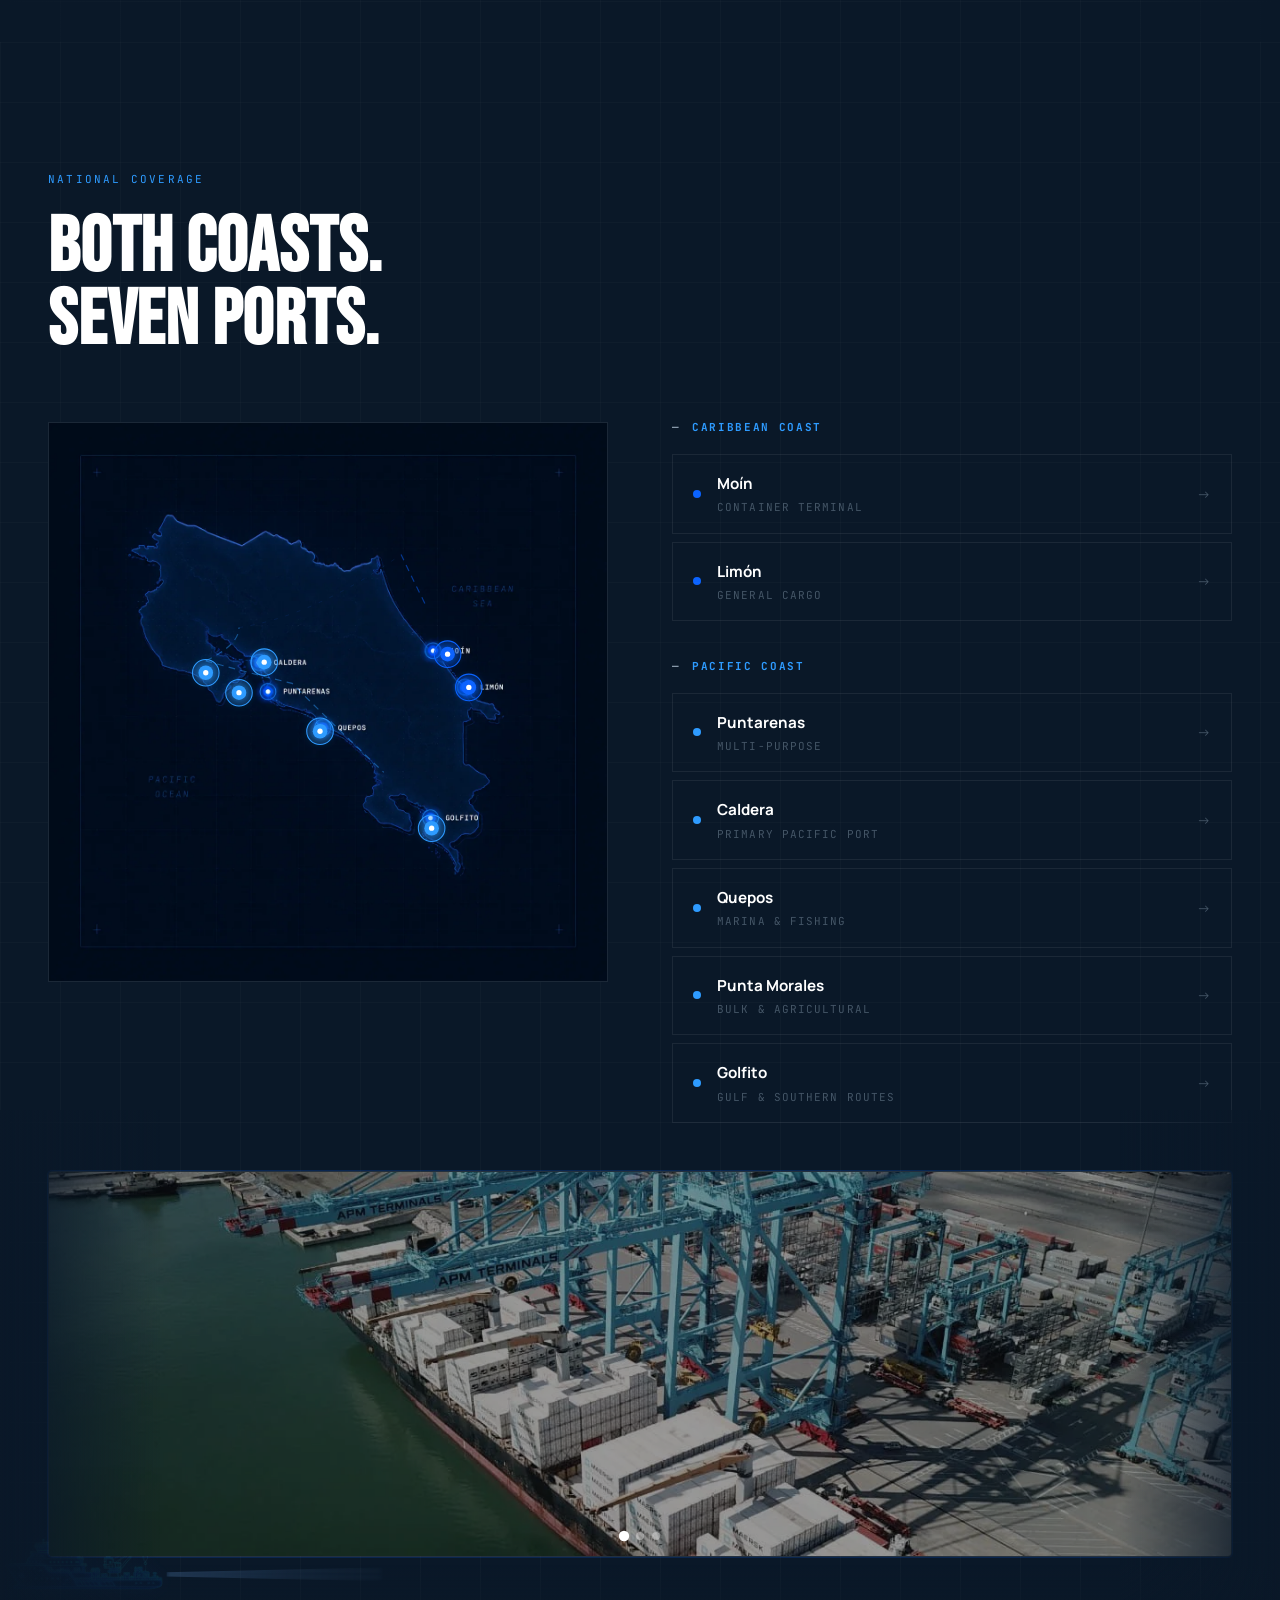
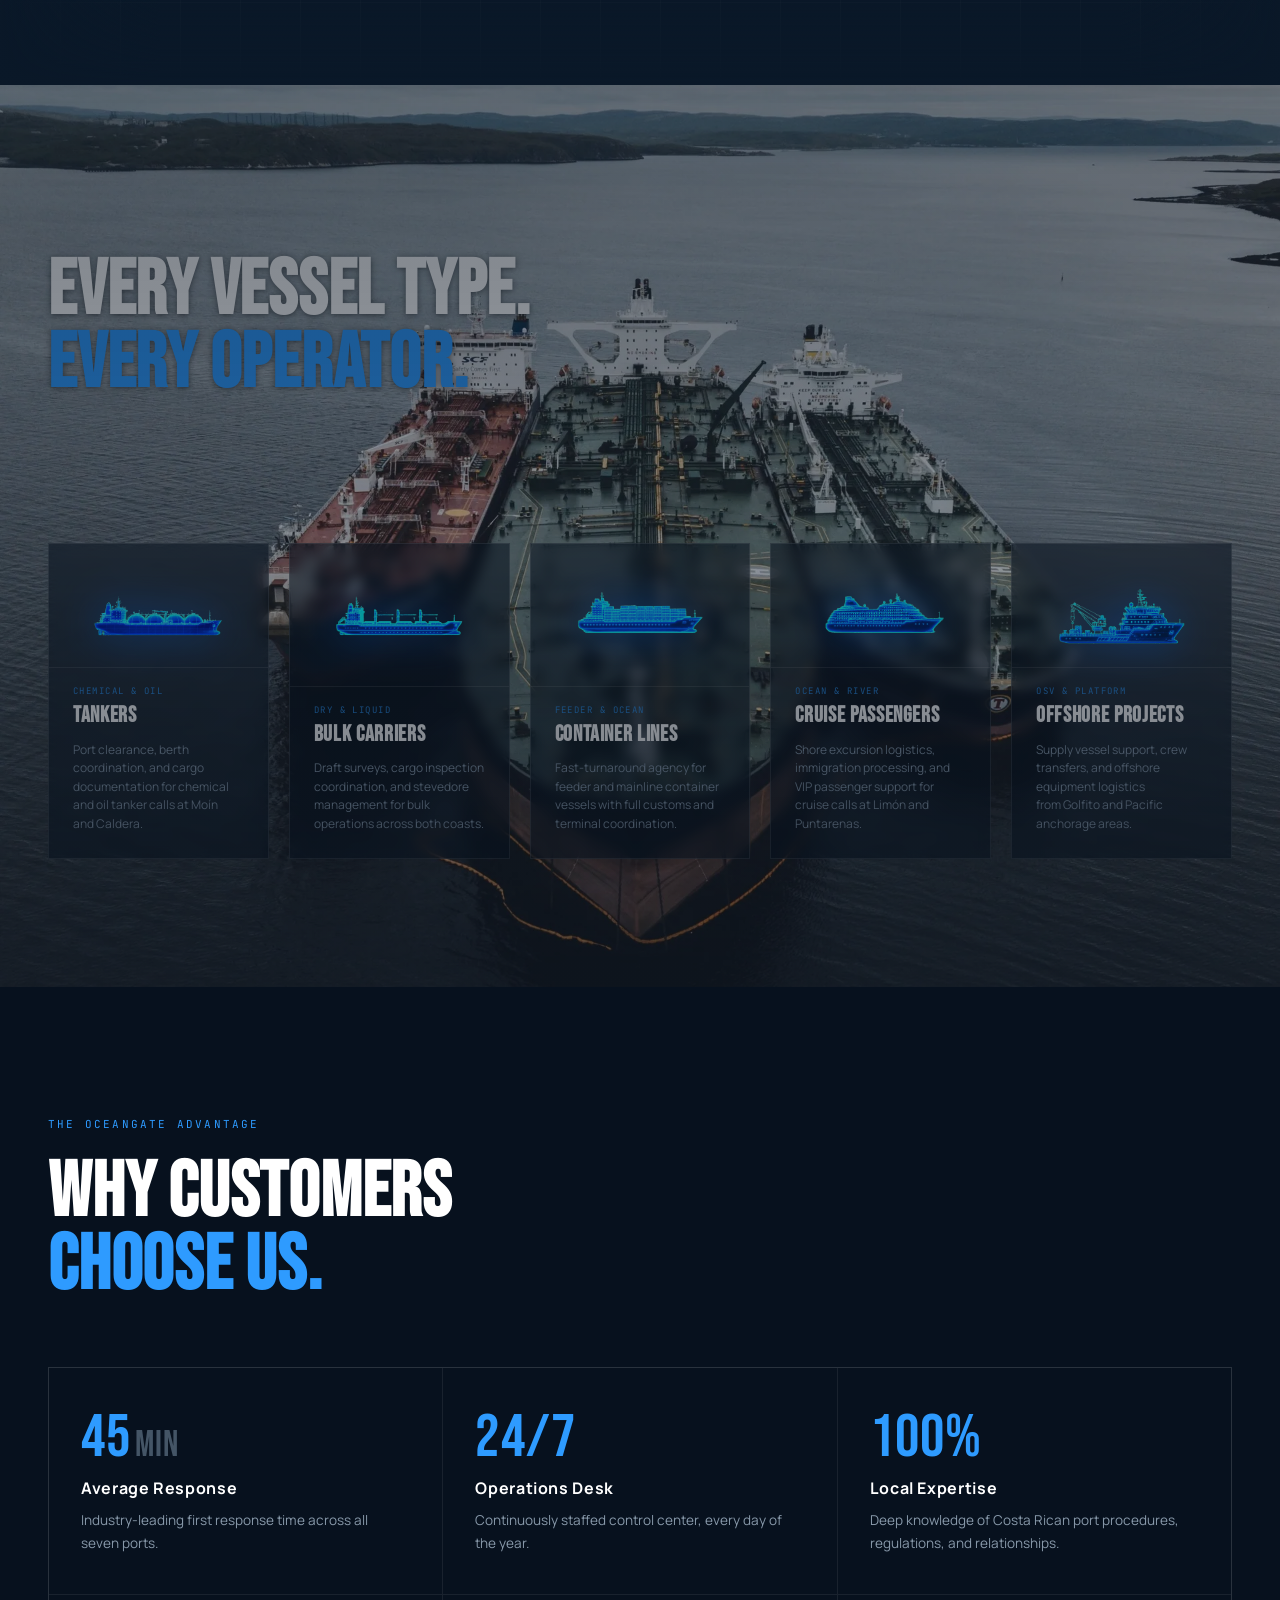
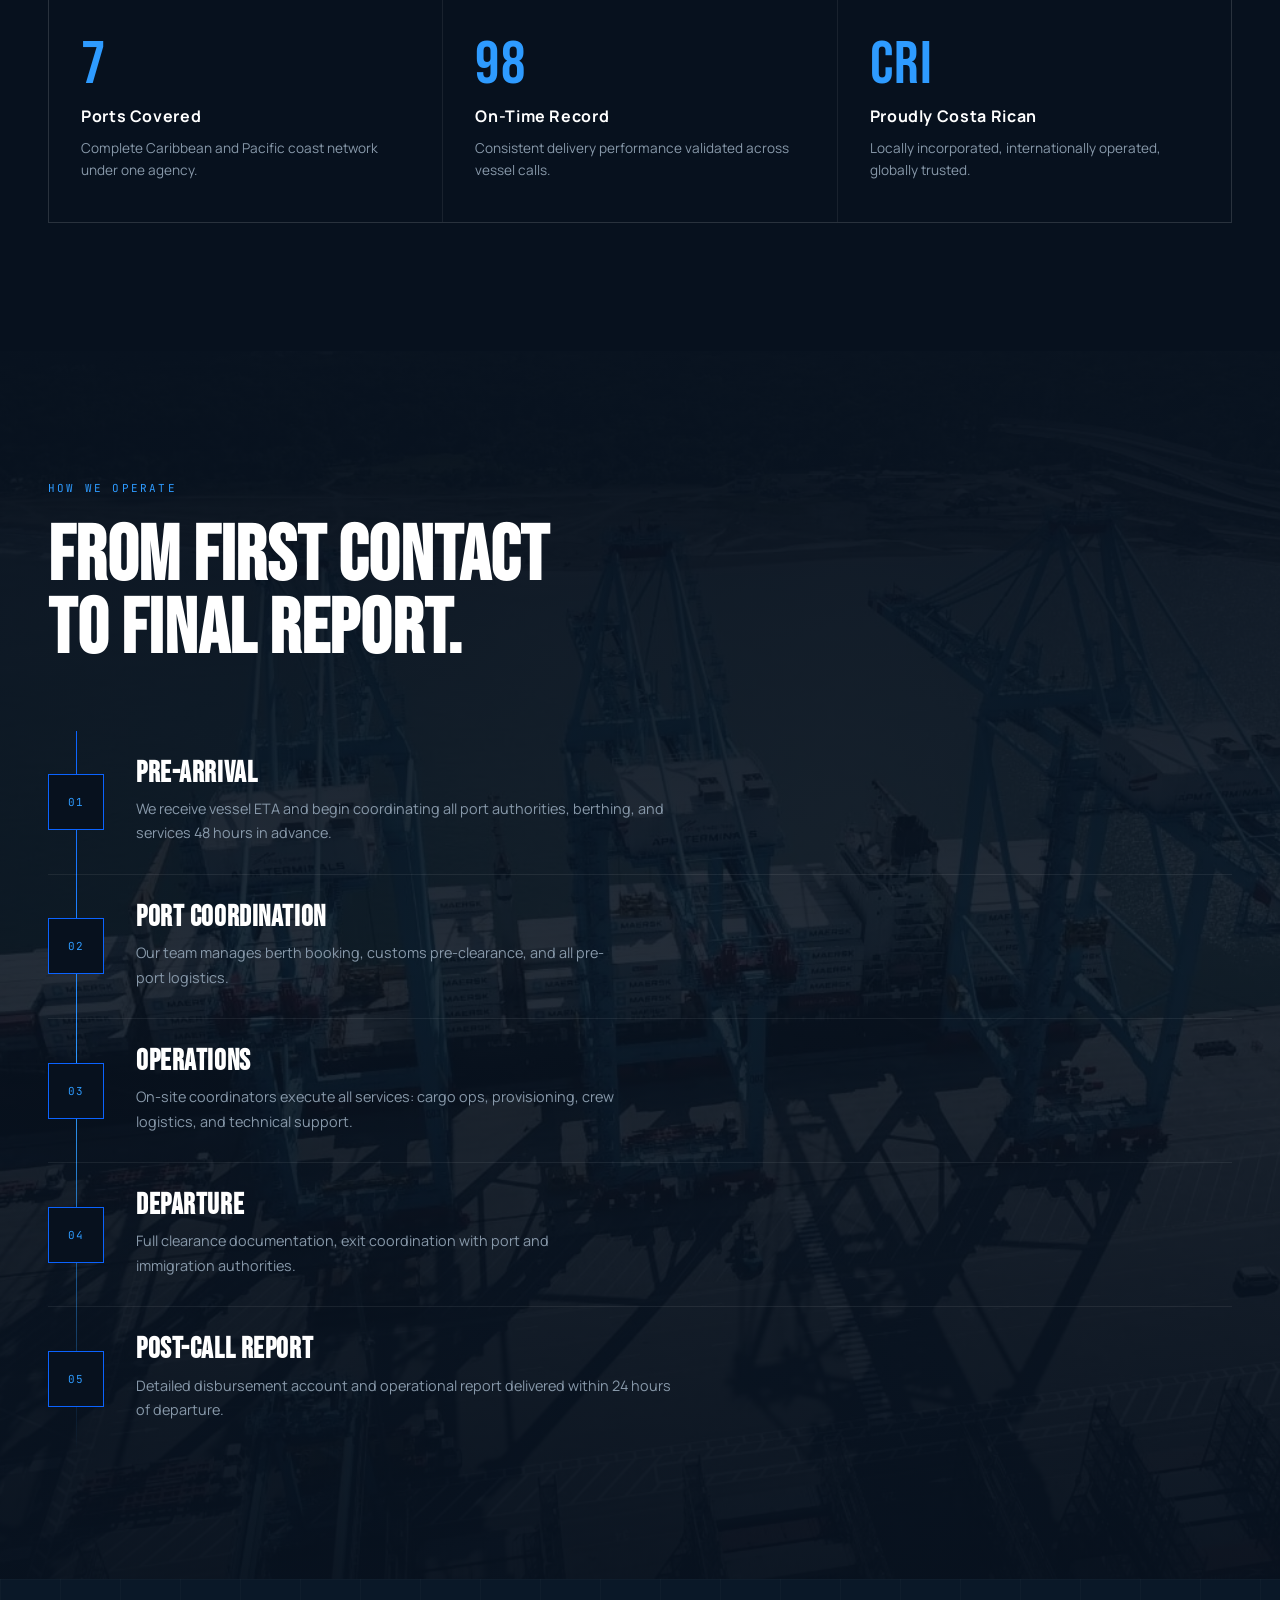
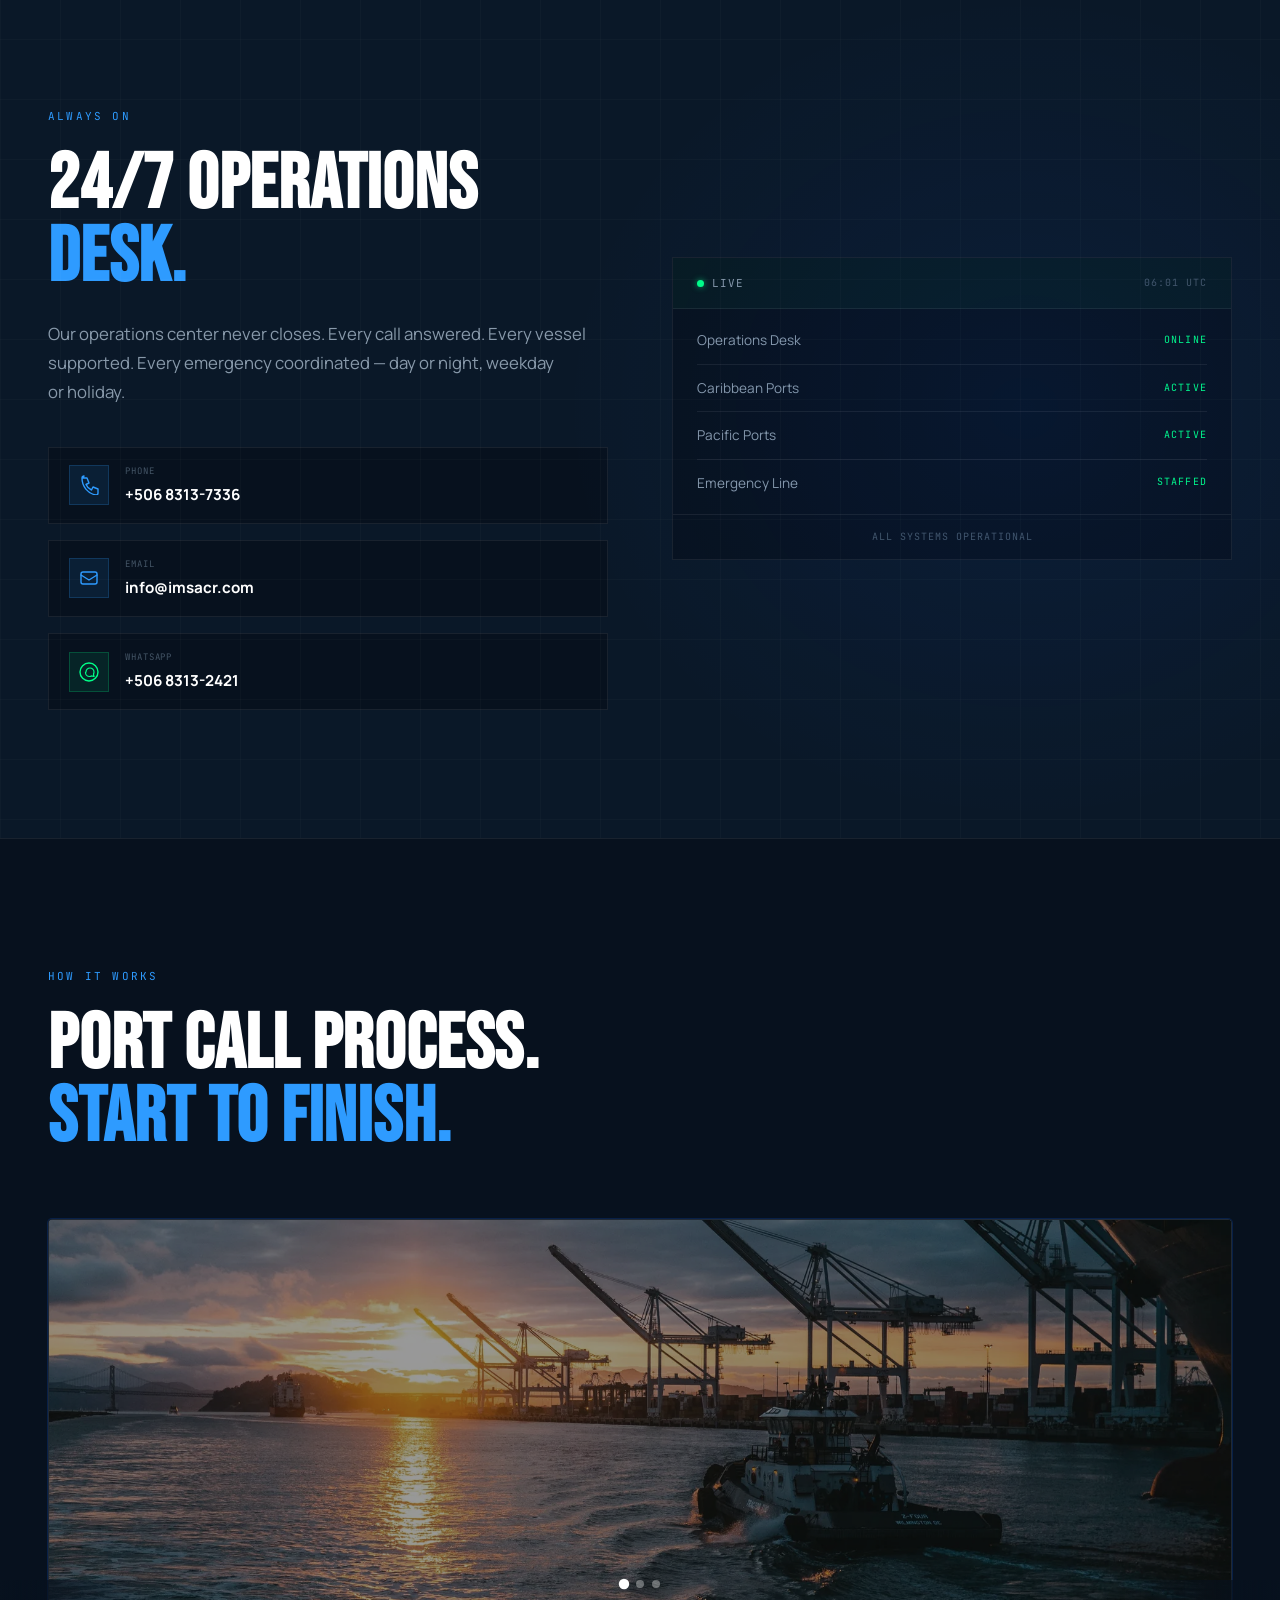
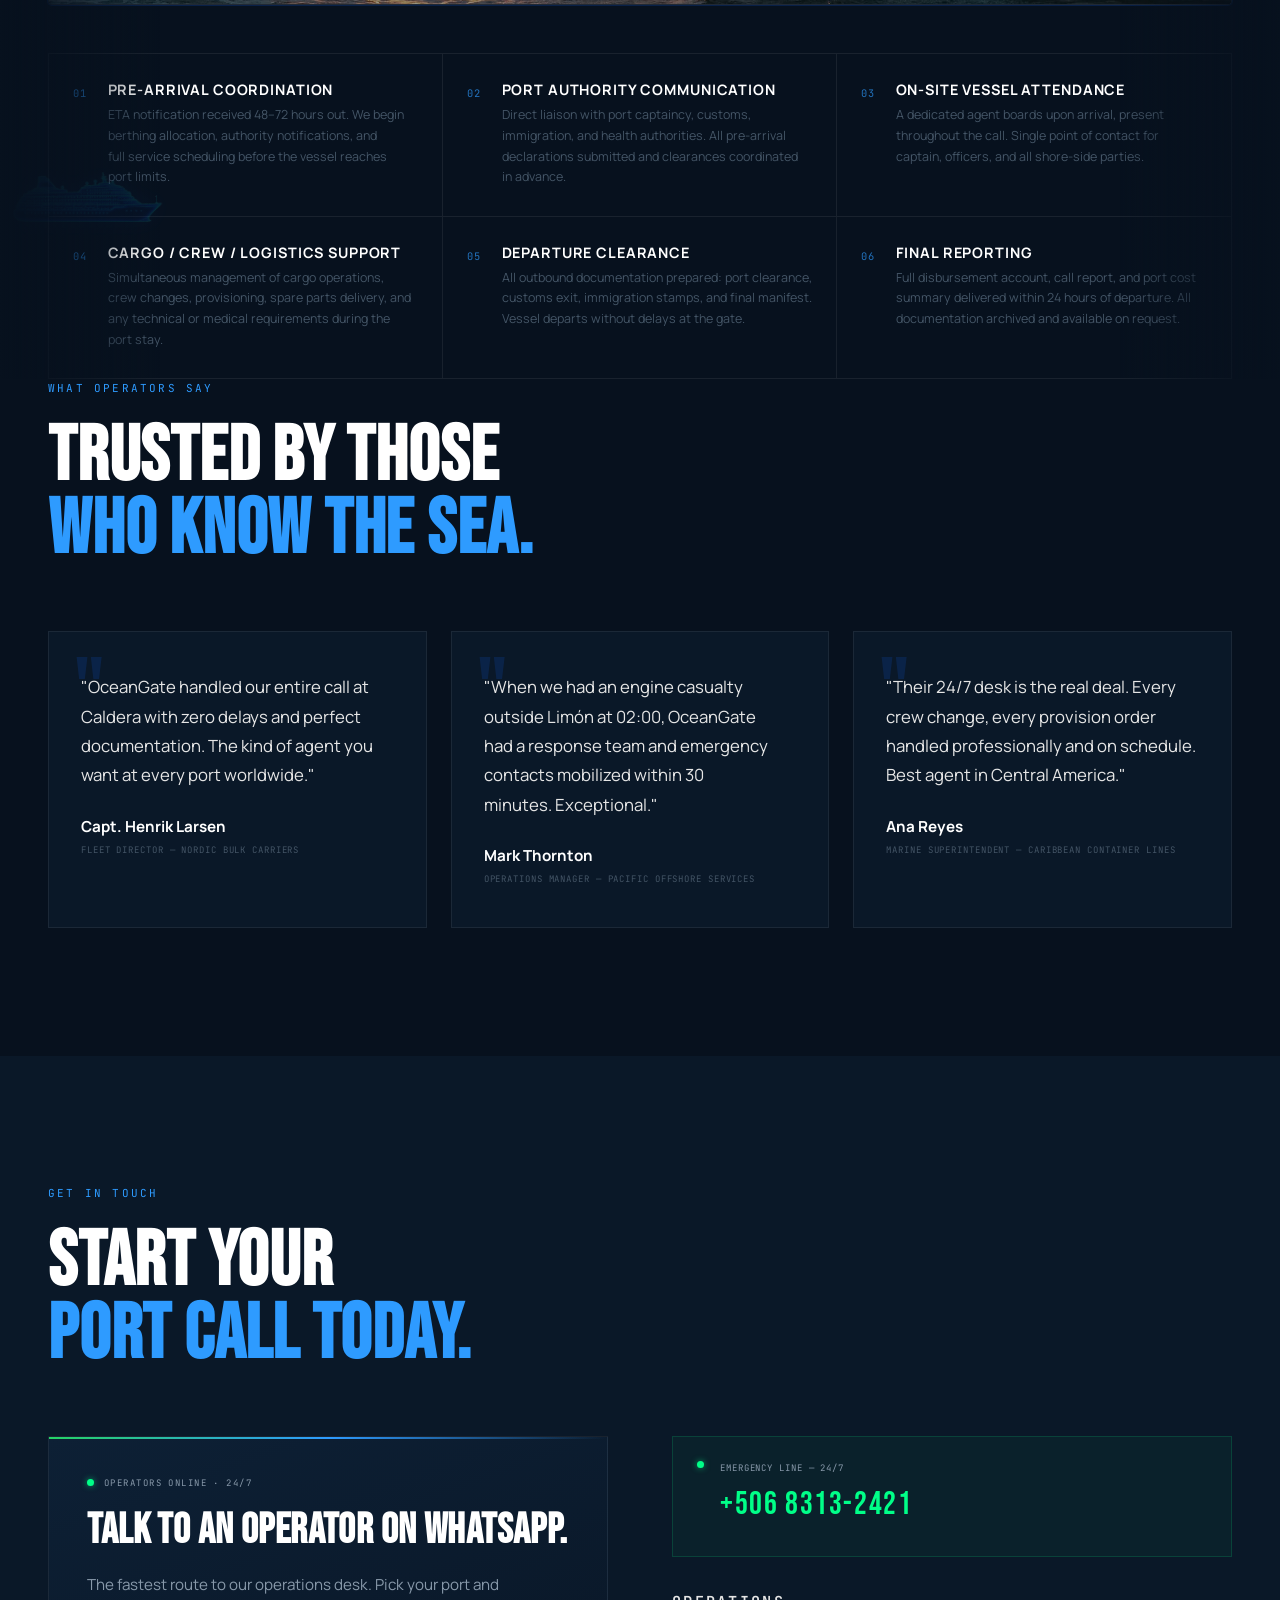
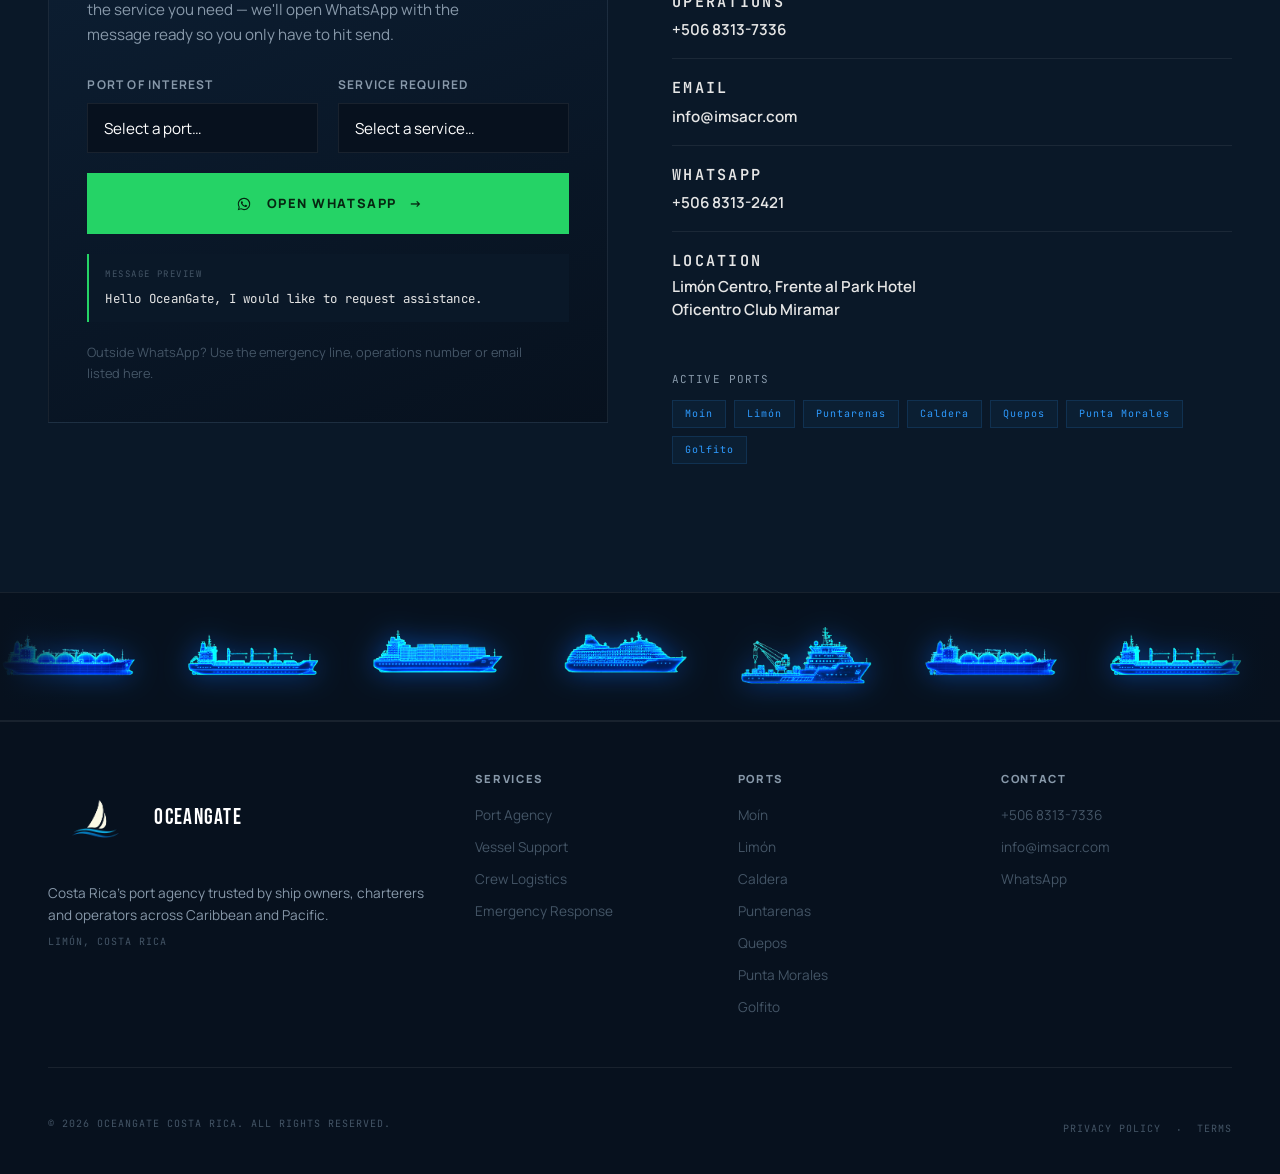
==== commit 4425072d: "Agrega borradores de Politica de Privacidad y Terminos de Uso Privacy Policy y Terms eran href="#" e" ====
--- a/index.html
+++ b/index.html
@@ -1102,9 +1102,9 @@
       <div class="footer-bottom">
         <p class="mono" data-i18n="foot.copy">&copy; 2026 OceanGate Costa Rica. All rights reserved.</p>
         <div class="footer-bottom-links">
-          <a href="#" class="mono" data-i18n="foot.privacy">Privacy Policy</a>
+          <a href="privacy.html" class="mono" data-i18n="foot.privacy">Privacy Policy</a>
           <span aria-hidden="true">·</span>
-          <a href="#" class="mono" data-i18n="foot.terms">Terms</a>
+          <a href="terms.html" class="mono" data-i18n="foot.terms">Terms</a>
         </div>
       </div>
     </div>
--- a/styles.css
+++ b/styles.css
@@ -2267,3 +2267,132 @@
   .hero-scroll-line { animation: none; }
   /* DO NOT disable: transitions, tilts, fades, reveals, hover */
 }
+
+/* =============================================================
+   20. Paginas legales (privacy.html, terms.html)
+   ============================================================= */
+.legal-page { background: var(--navy); }
+
+.legal-main {
+  padding-top: calc(var(--nav-h) + clamp(2rem, 5vw, 4rem));
+  padding-bottom: clamp(4rem, 8vw, 7rem);
+  min-height: 70vh;
+}
+.legal-container { max-width: 760px; }
+
+.legal-title {
+  font-family: var(--display);
+  font-size: clamp(2.6rem, 7vw, 4.5rem);
+  line-height: .95;
+  letter-spacing: .01em;
+  color: var(--white);
+  margin: .5rem 0 1rem;
+}
+.legal-title em { font-style: normal; color: var(--electric); }
+
+.legal-updated { color: var(--gray-dim); margin-bottom: 2.5rem; }
+
+/* Resumen honesto arriba del documento: lo que la mayoria va a leer. */
+.legal-callout {
+  padding: 1.25rem 1.5rem;
+  margin-bottom: 3rem;
+  background: var(--navy-2);
+  border-left: 2px solid var(--electric);
+  font-size: .95rem;
+  line-height: 1.7;
+  color: var(--gray-light);
+}
+.legal-callout strong { color: var(--white); }
+
+.legal-doc h2 {
+  font-family: var(--sans);
+  font-size: 1.05rem;
+  font-weight: 800;
+  letter-spacing: .01em;
+  color: var(--white);
+  margin: 2.75rem 0 .85rem;
+  padding-top: 1.75rem;
+  border-top: 1px solid var(--line);
+}
+.legal-doc h2:first-of-type { border-top: none; padding-top: 0; margin-top: 0; }
+
+.legal-doc p,
+.legal-doc li {
+  font-size: .95rem;
+  line-height: 1.8;
+  color: var(--gray-mid);
+}
+.legal-doc p { margin-bottom: 1rem; }
+.legal-doc ul { margin: 0 0 1rem 1.1rem; }
+.legal-doc li { margin-bottom: .5rem; }
+.legal-doc li strong { color: var(--gray-light); }
+
+.legal-doc a {
+  color: var(--electric);
+  text-decoration: underline;
+  text-underline-offset: 3px;
+}
+.legal-doc a:hover { color: var(--white); }
+
+.legal-doc code {
+  font-family: var(--mono);
+  font-size: .85em;
+  padding: .15em .45em;
+  background: var(--navy-3);
+  color: var(--gray-light);
+}
+
+/* Marca los datos que aun faltan por completar: tiene que doler verlos. */
+.legal-todo {
+  display: inline-block;
+  padding: .1em .5em;
+  background: rgba(255,193,7,.14);
+  border-bottom: 2px solid #FFC107;
+  color: #FFD65A;
+  font-family: var(--mono);
+  font-size: .82em;
+  letter-spacing: .04em;
+}
+
+.legal-foot-links {
+  display: flex;
+  flex-wrap: wrap;
+  gap: 2rem;
+  margin-top: 3.5rem;
+  padding-top: 2rem;
+  border-top: 1px solid var(--line);
+}
+.legal-foot-links a {
+  font-family: var(--mono);
+  font-size: 11px;
+  letter-spacing: .1em;
+  text-transform: uppercase;
+  color: var(--gray-mid);
+  text-decoration: none;
+}
+.legal-foot-links a:hover { color: var(--electric); }
+
+.legal-footer { border-top: 1px solid var(--line); }
+
+/* En el sitio, .nav-cta y .lang-toggle se ocultan bajo 720px porque viven
+   dentro del menu hamburguesa. Las paginas legales no tienen ese menu, asi
+   que sin esto el visitante en movil se queda sin volver ni cambiar idioma. */
+.legal-page .nav-cta,
+.legal-page .lang-toggle { display: inline-flex; }
+
+@media (max-width: 719px) {
+  .legal-page .nav {
+    gap: .6rem;
+    padding-left: 1rem;
+    padding-right: 1rem;
+  }
+  .legal-page .nav-logo img { width: 52px !important; height: 52px !important; }
+  .legal-page .nav-logo-text { display: none; }
+  .legal-page .nav-cta {
+    margin-left: auto;
+    padding: .7rem 1rem;
+    font-size: .65rem;
+    letter-spacing: .08em;
+    white-space: nowrap;
+  }
+}
